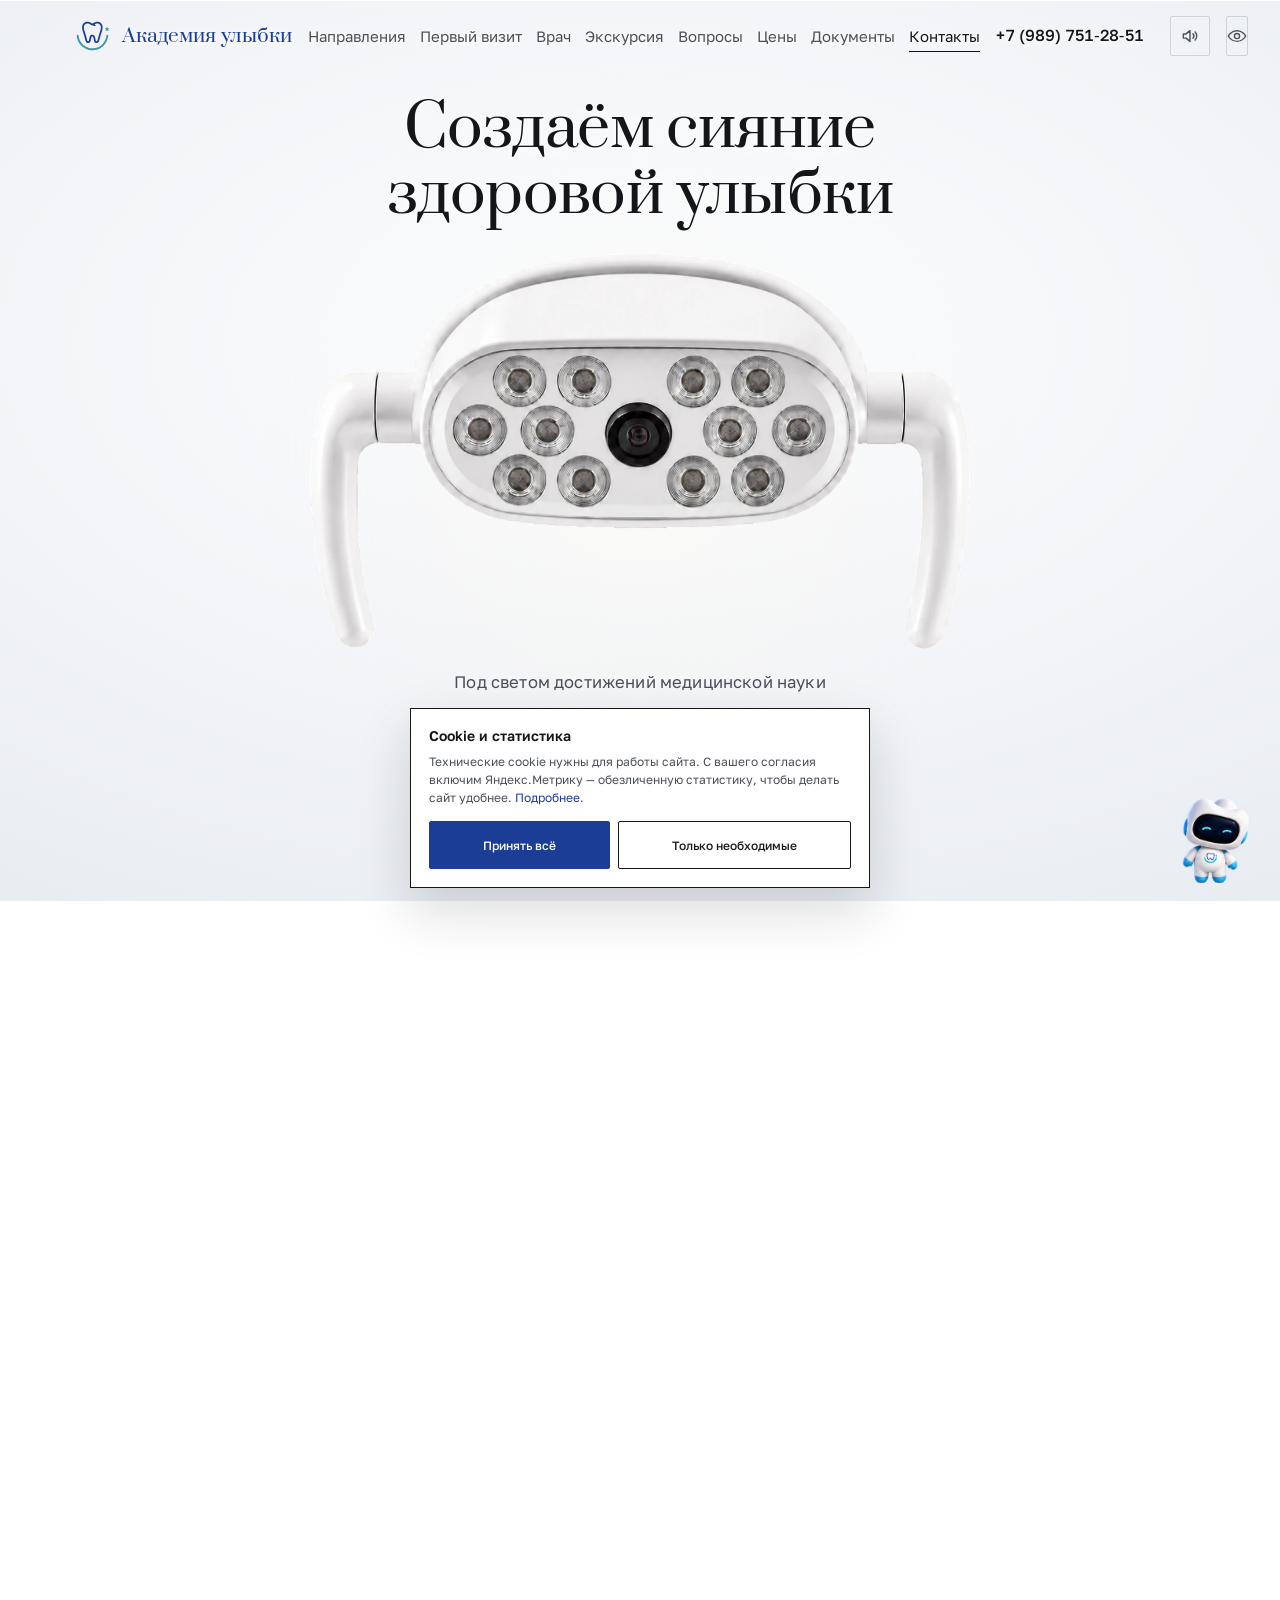
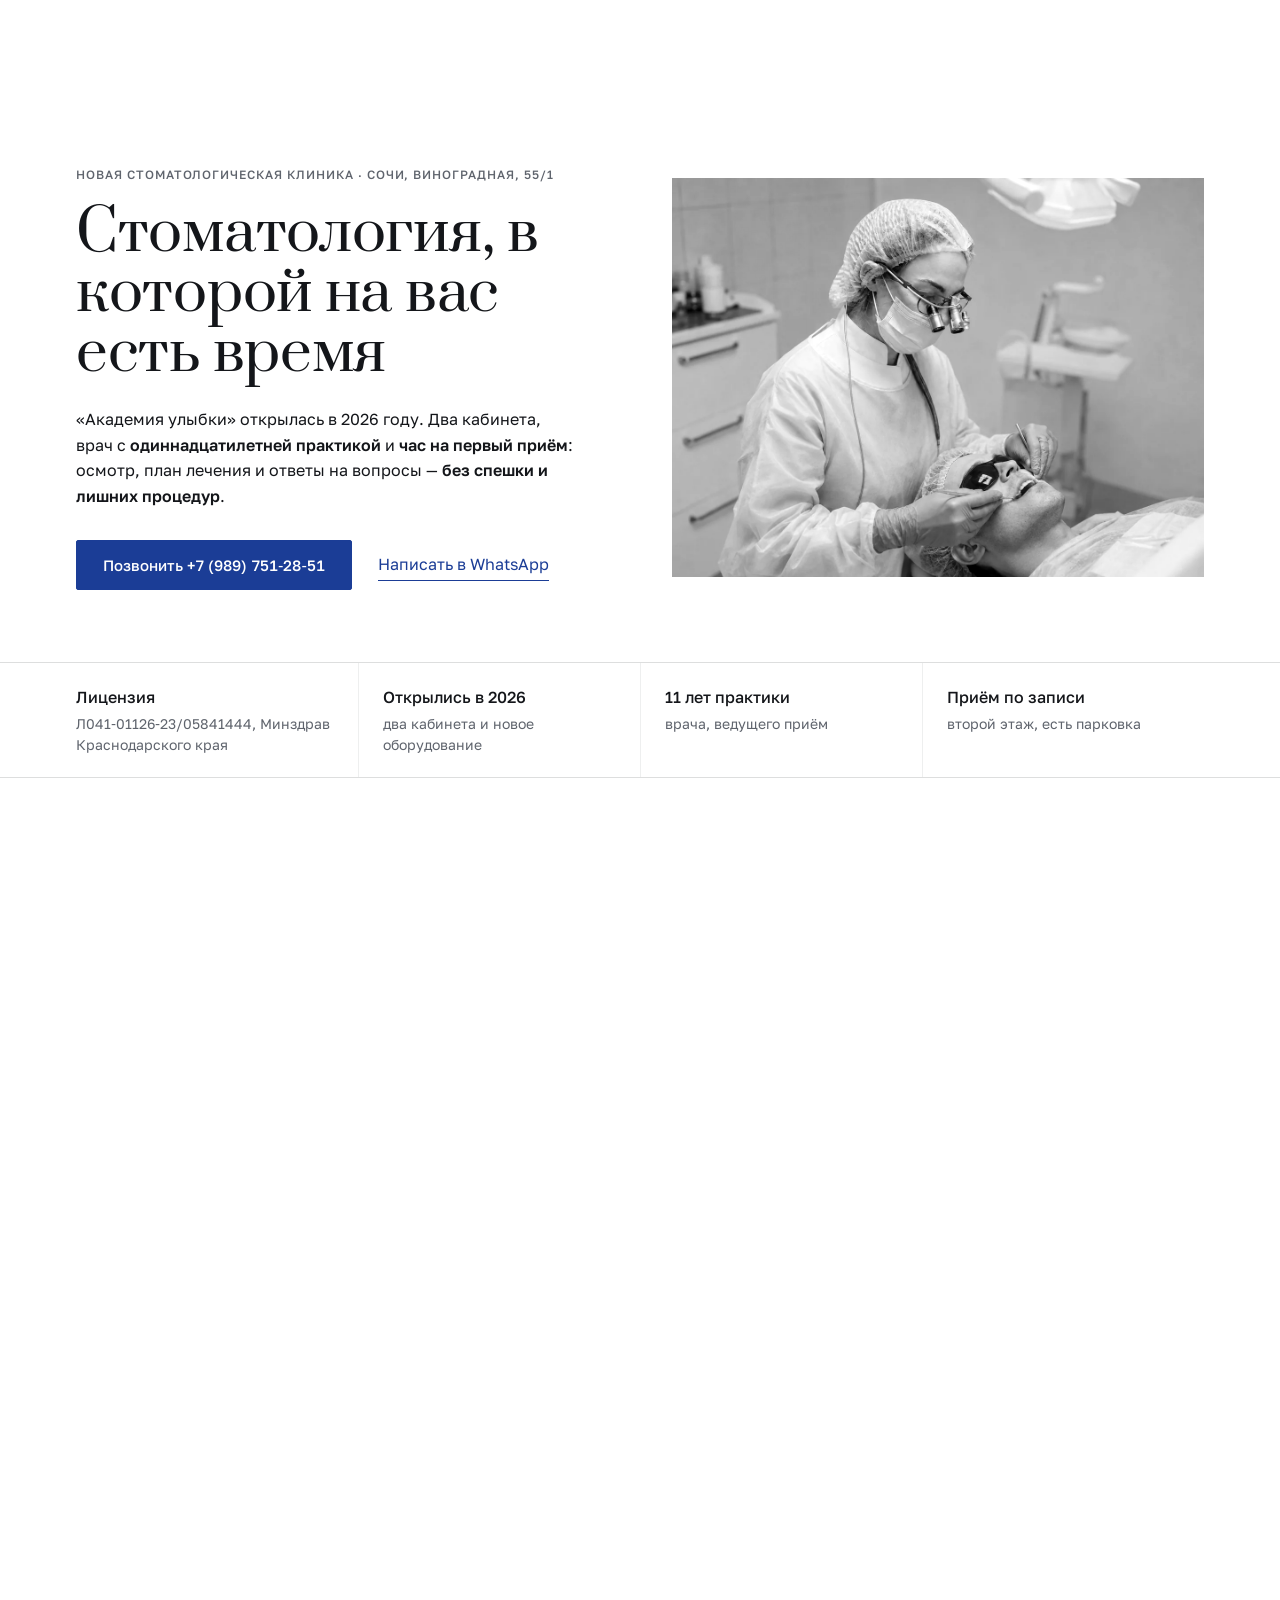
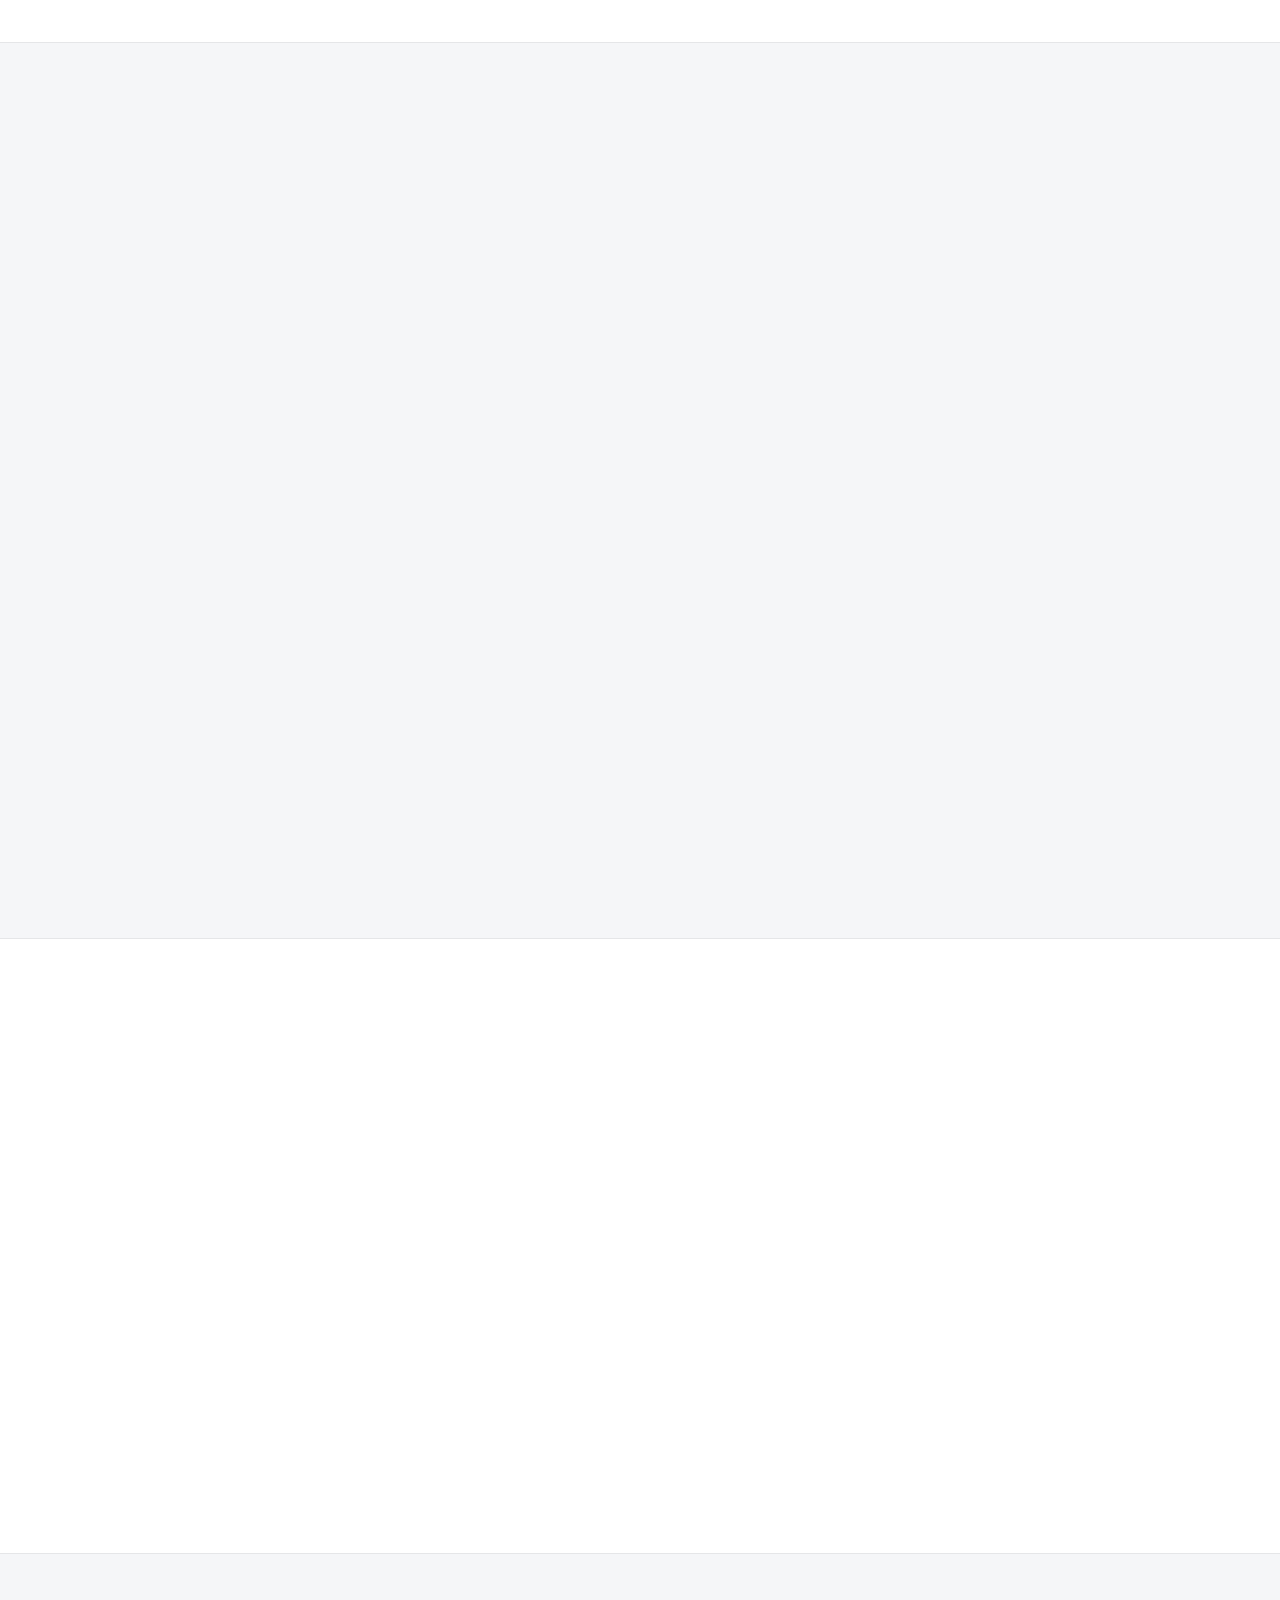
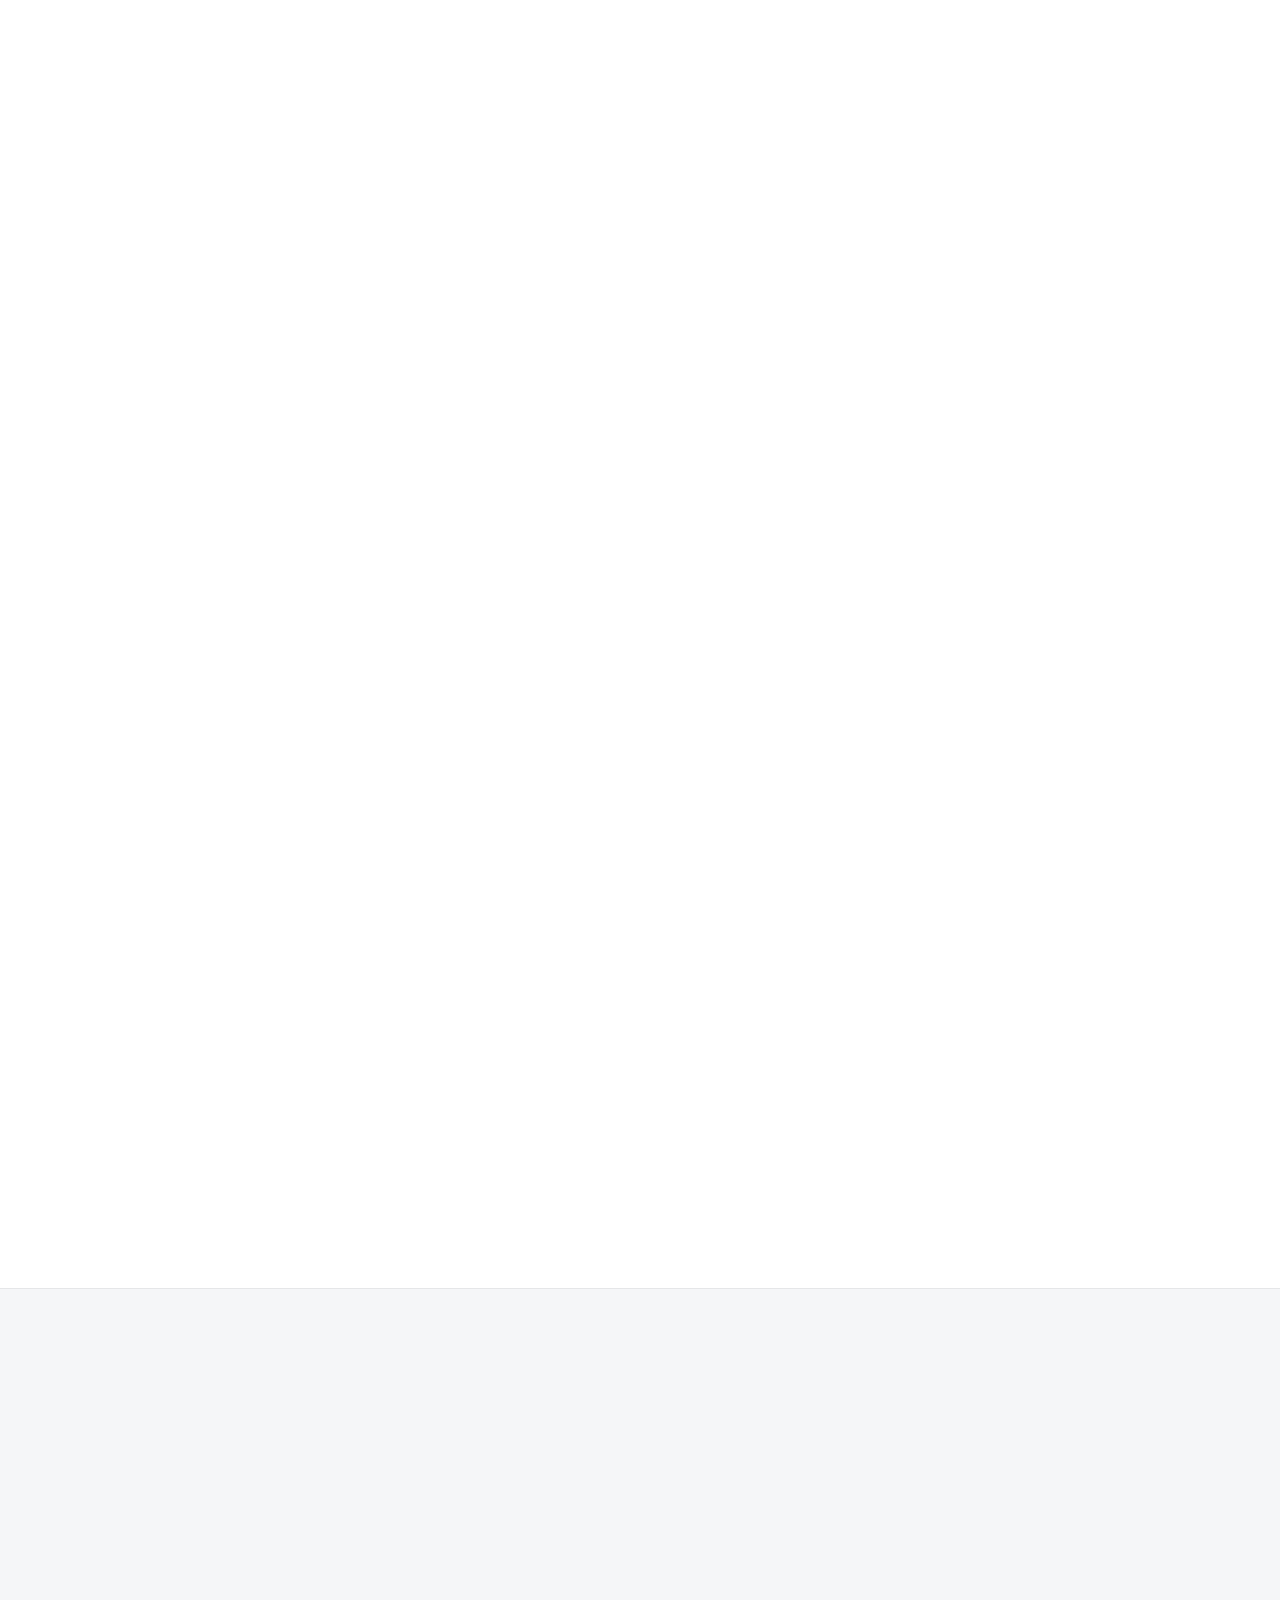
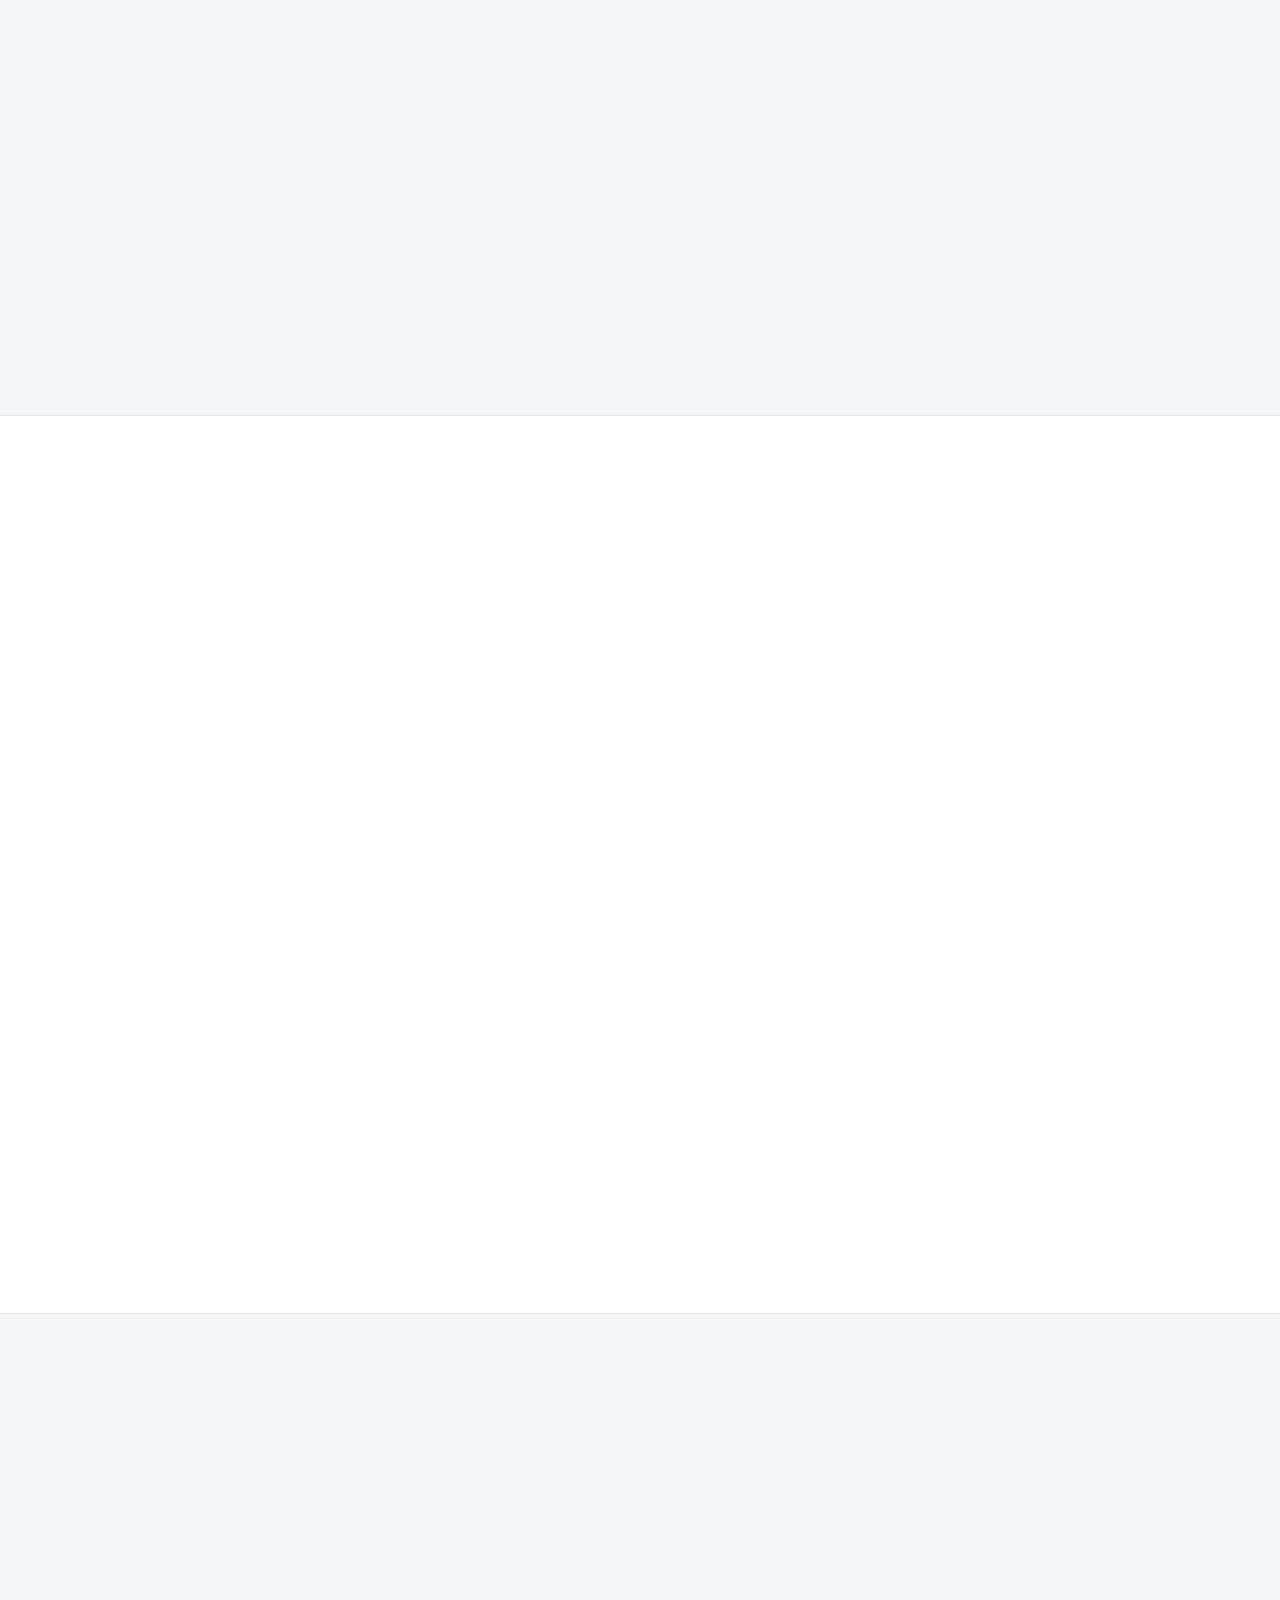
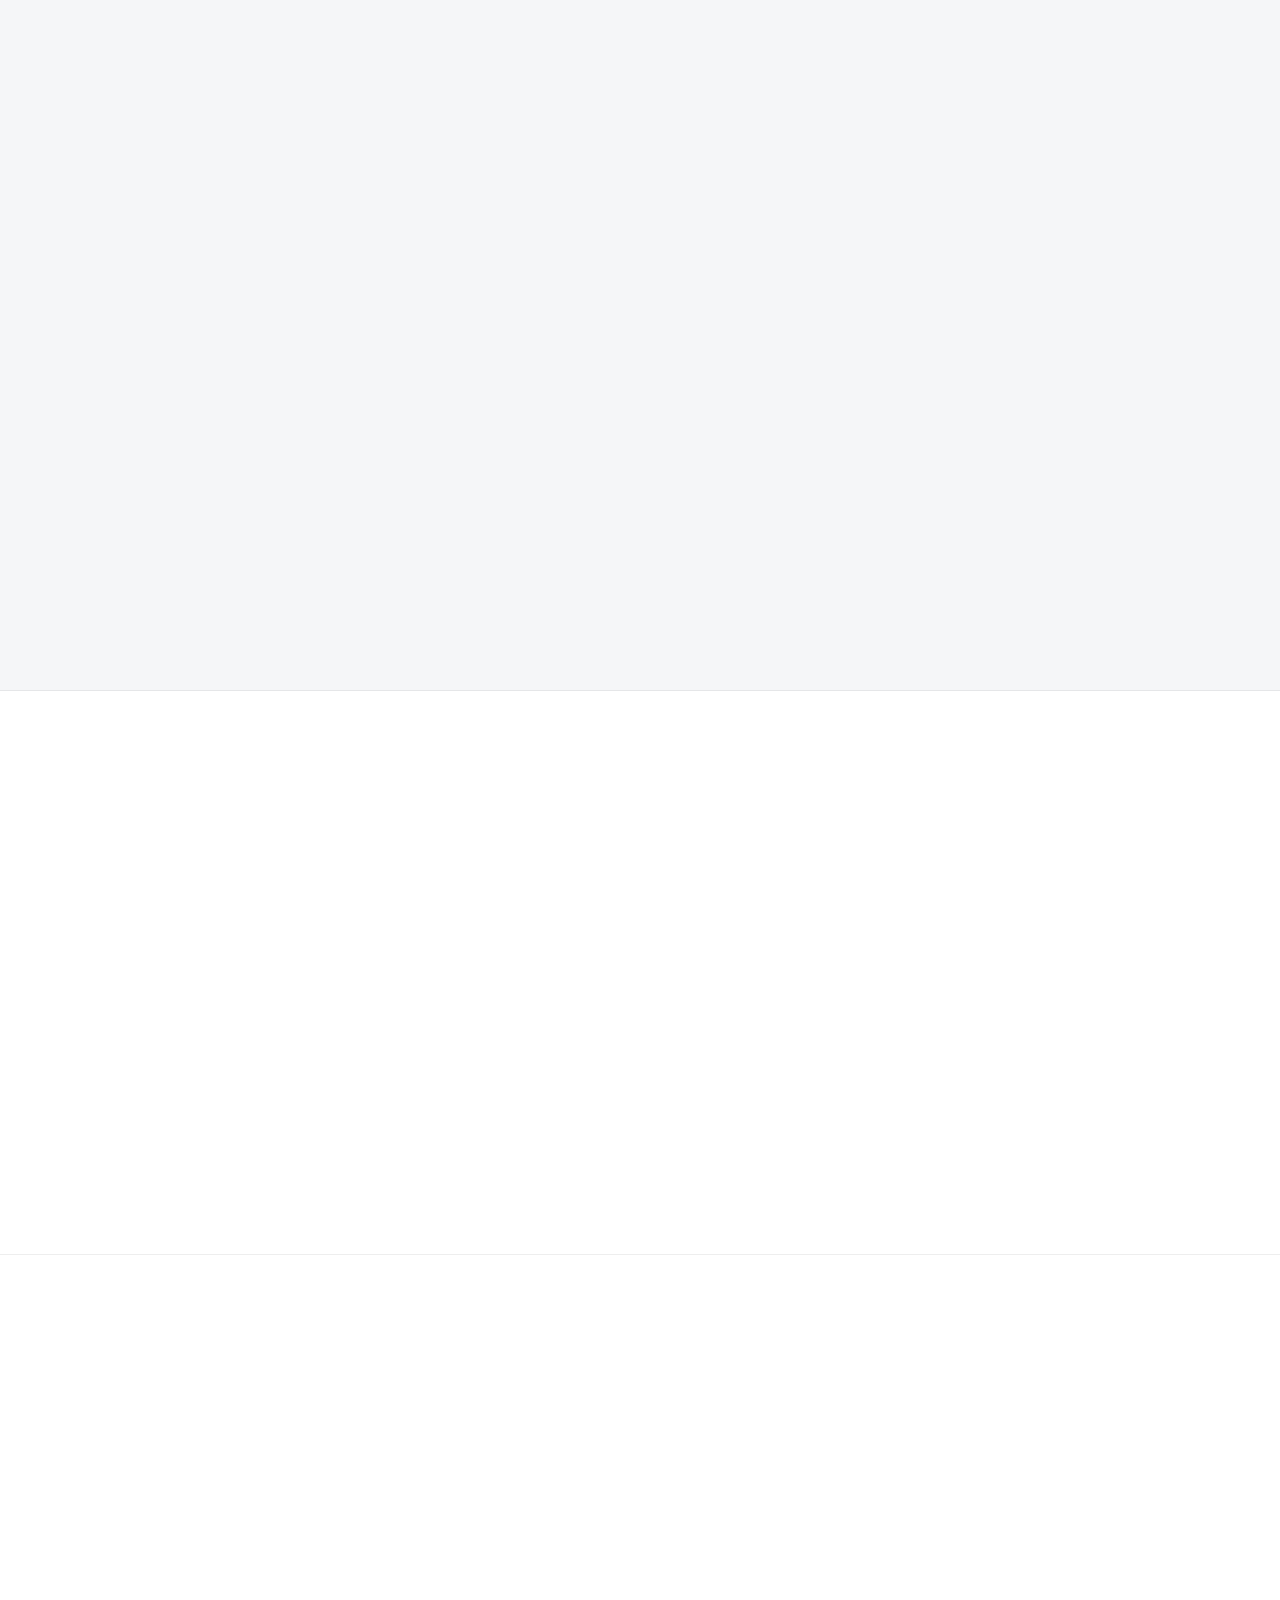
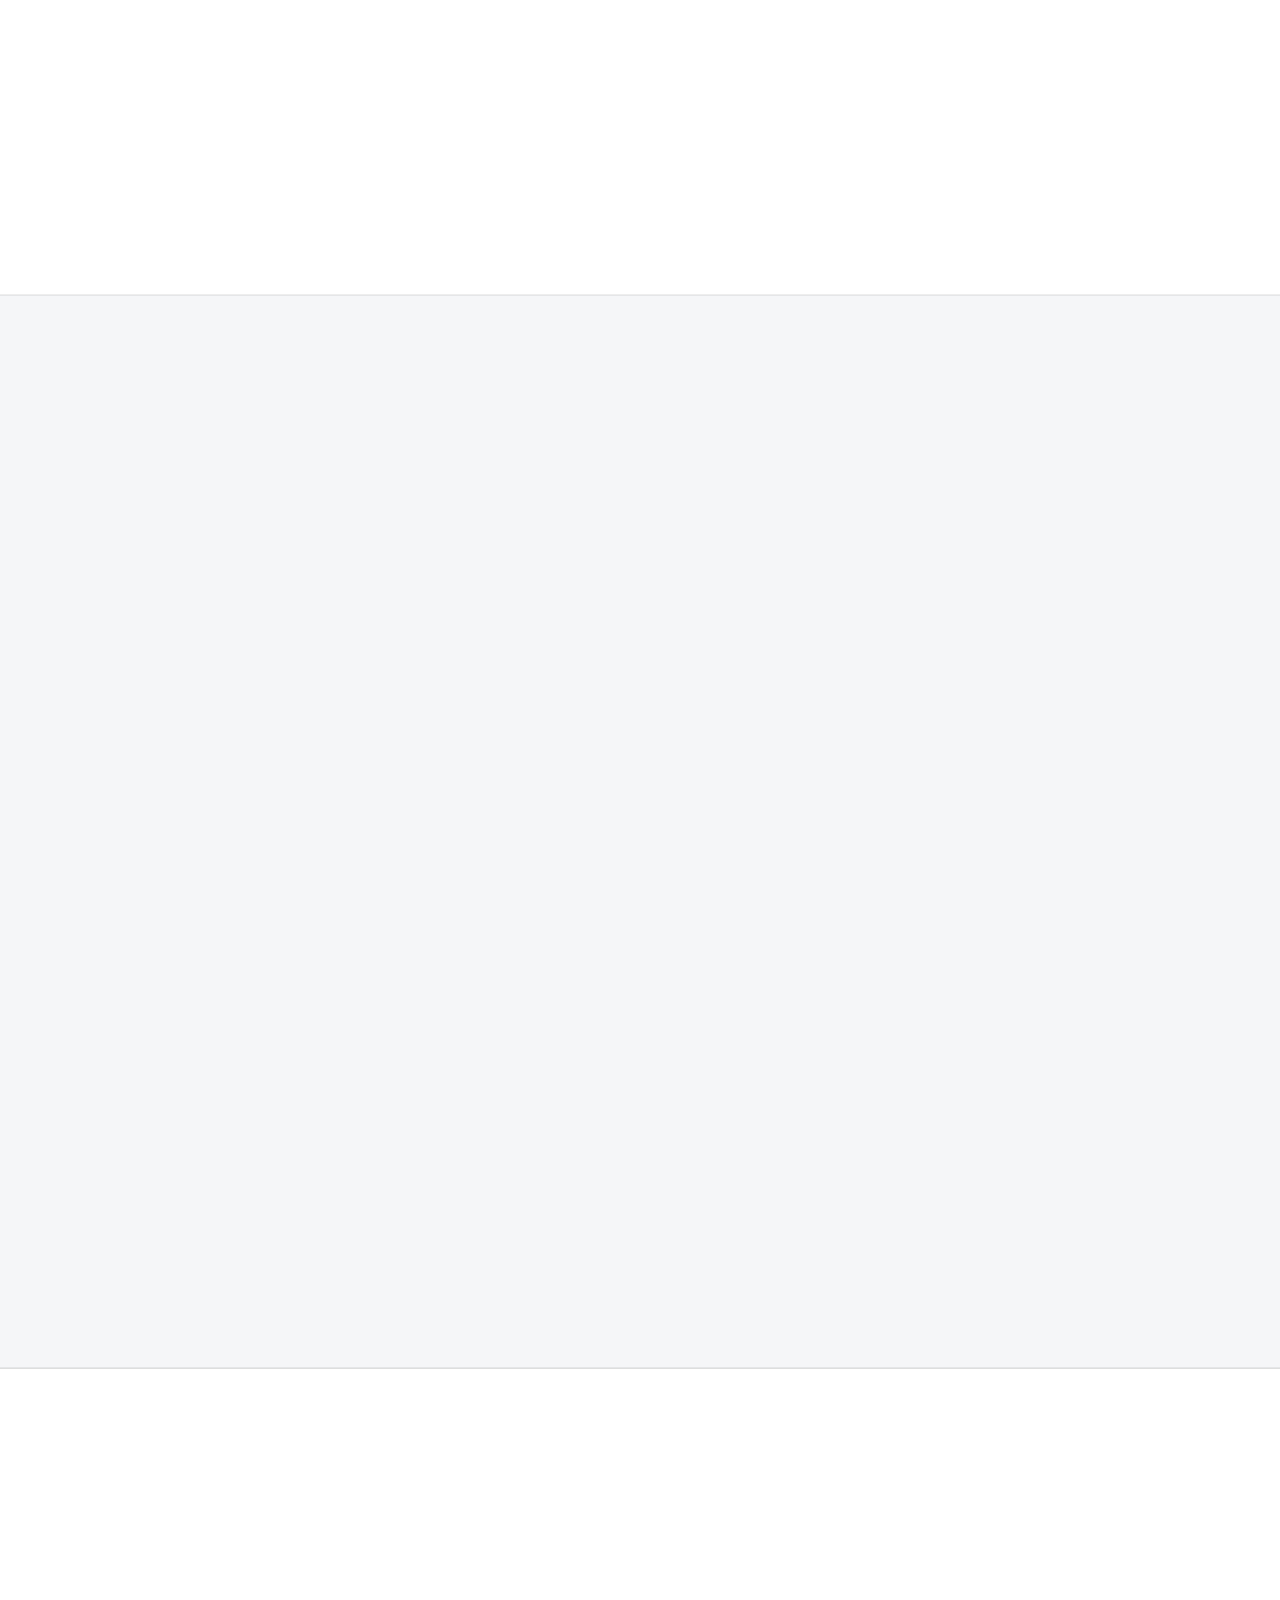
==== index.html @ b677774b "Контакты: фото слева. Помощник: облачко с воздухом и живой простой КОНТАКТЫ  Фотография слева, сведе" ====
<!doctype html>
<html lang="ru" class="js">
<head>
<meta charset="utf-8">
<meta name="viewport" content="width=device-width, initial-scale=1, viewport-fit=cover">
<noscript><style>.intro,.slab__stone,.hint,.cookie,.vi-btn,.sfx-btn,.msc,.lfpop{display:none!important}.lf > *{display:none!important}.lf__nojs{display:block!important}</style></noscript>
<meta name="color-scheme" content="light">
<meta name="theme-color" content="#ffffff">
<script>(function(){try{var v=JSON.parse(localStorage.getItem('au-vi')||'null');if(!v||!v.on)return;var c=document.documentElement.classList;c.add('vi');if(v.size>1)c.add('vi-'+v.size);if(v.scheme&&v.scheme!=='light')c.add('vi-'+v.scheme);if(v.noimg)c.add('vi-noimg');}catch(e){}})()</script>
<title>Академия улыбки — стоматология в Сочи, Виноградная 55/1</title>
<meta name="description" content="Стоматология в Сочи на Виноградной, 55/1: лечение, имплантация, коронки и виниры. Час на первый приём и письменный план лечения.">
<link rel="canonical" href="https://akademiya-ulybki.ru/">
<meta name="robots" content="index, follow, max-image-preview:large, max-snippet:-1">
<meta name="geo.region" content="RU-KDA"><meta name="geo.placename" content="Сочи">
<meta property="og:type" content="website"><meta property="og:locale" content="ru_RU">
<meta property="og:site_name" content="Академия улыбки">
<meta property="og:title" content="Академия улыбки — стоматология в Сочи, Виноградная 55/1"><meta property="og:description" content="Стоматология в Сочи на Виноградной, 55/1: лечение, имплантация, коронки и виниры. Час на первый приём и письменный план лечения.">
<meta property="og:url" content="https://akademiya-ulybki.ru/"><meta property="og:image" content="https://akademiya-ulybki.ru/assets/photo/work-2.jpg">
<meta name="twitter:card" content="summary_large_image">
<meta name="referrer" content="strict-origin-when-cross-origin">
<meta http-equiv="Content-Security-Policy" content="default-src 'self'; base-uri 'self'; object-src 'none'; form-action 'self'; img-src 'self' data: https://mc.yandex.ru https://yastatic.net; font-src 'self' data:; style-src 'self' 'unsafe-inline'; script-src 'self' 'sha256-uf9IRJ6S9SdeIRtT3uQ4ZN5GKYj15UnvRTHKgQZUw0E=' 'sha256-1LXJwhTjhb5FxeqhgYHd4vCczdZ8c5LguU8GVJm1BYg=' 'sha256-iCTYhAoeya4TBVH8w5KUkaz06Y56Ecyin1lwDfqMDLY=' 'sha256-epZhj85F2xhmZnOjZvRMxXLPUID+Onx2aFcSO+smYSE=' 'sha256-Du+OJKJSbdUgz5nrHeWWINvez6XKDDU/tyj/5c2uvwo=' 'sha256-Fad+e2s9DBViVv+2N5ZoJPTxf4uKgqPq4xgvrwNtrZU=' https://mc.yandex.ru https://yastatic.net; connect-src 'self' https://mc.yandex.ru; frame-src https://yandex.ru https://mc.yandex.ru">
<link rel="icon" href="assets/logo.svg" type="image/svg+xml">
<link rel="apple-touch-icon" href="assets/web/apple-touch-icon.png">
<link rel="manifest" href="site.webmanifest">
<link rel="preload" href="assets/font/golos-text-cyrillic-400-normal.woff2" as="font" type="font/woff2" crossorigin>
<link rel="preload" href="assets/font/prata-cyrillic-400-normal.woff2" as="font" type="font/woff2" crossorigin>
<link rel="stylesheet" href="styles.css?v=e3364733">
<script type="application/ld+json">{"@context": "https://schema.org", "@type": ["Dentist", "MedicalClinic"], "name": "Стоматологическая клиника «Академия улыбки»", "legalName": "ООО «Академия улыбки»", "telephone": "+79897512851", "url": "https://akademiya-ulybki.ru/", "address": {"@type": "PostalAddress", "streetAddress": "ул. Виноградная, д. 55/1, пом. 22, 2-й этаж", "addressLocality": "Сочи", "addressRegion": "Краснодарский край", "postalCode": "354008", "addressCountry": "RU"}, "geo": {"@type": "GeoCoordinates", "latitude": 43.608995, "longitude": 39.720852}, "hasMap": "https://yandex.ru/maps/org/akademiya_ulybki/196221666219/", "foundingDate": "2026", "employee": {"@type": "Physician", "name": "Белоусова Александра Сергеевна", "jobTitle": "Врач стоматолог-терапевт, хирург, имплантолог", "alumniOf": "Новосибирский государственный медицинский университет"}, "hasCredential": {"@type": "EducationalOccupationalCredential", "credentialCategory": "license", "name": "Лицензия Л041-01126-23/05841444", "dateCreated": "2026-08-03", "recognizedBy": {"@type": "GovernmentOrganization", "name": "Министерство здравоохранения Краснодарского края"}}, "identifier": [{"@type": "PropertyValue", "propertyID": "ИНН", "value": "2366057010"}, {"@type": "PropertyValue", "propertyID": "ОГРН", "value": "1262300000038"}]}</script>
<script type="application/ld+json">{"@context": "https://schema.org", "@type": "FAQPage", "mainEntity": [{"@type": "Question", "name": "Как проходит первый визит?", "acceptedAnswer": {"@type": "Answer", "text": "Первичный приём длится около часа. Мы разговариваем о том, что беспокоит и чего вы ждёте, осматриваем полость рта, делаем фотопротокол и, если нужно, даём направление на снимок. В конце вы получаете письменный план лечения с этапами и стоимостью. Никаких процедур «заодно» в первый визит не делается — только по вашему решению."}}, {"@type": "Question", "name": "Как часто нужна профессиональная чистка?", "acceptedAnswer": {"@type": "Answer", "text": "Большинству взрослых — раз в шесть месяцев. При заболеваниях дёсен, брекетах, имплантатах или курении — раз в три‑четыре месяца. Интервал врач назначает индивидуально после осмотра."}}, {"@type": "Question", "name": "Что нельзя делать после чистки?", "acceptedAnswer": {"@type": "Answer", "text": "Два‑три часа не есть и не пить ничего, кроме воды. Сутки — без красящих продуктов: кофе, чай, красное вино, свёкла, соевый соус, ягоды. Сутки — без курения. Эмаль после чистки более восприимчива к пигментам."}}, {"@type": "Question", "name": "Больно ли лечить зубы?", "acceptedAnswer": {"@type": "Answer", "text": "Лечение проходит под местной анестезией. Современные анестетики действуют через несколько минут и полностью убирают чувствительность на время процедуры. Если вы боитесь самого укола, скажите — место инъекции предварительно обезболивается гелем."}}, {"@type": "Question", "name": "Обязательно ли удалять зубы мудрости?", "acceptedAnswer": {"@type": "Answer", "text": "Нет. Удаляют те, что растут неправильно, упираются в соседний зуб, регулярно воспаляются или не поддаются лечению. Здоровый, прорезавшийся и доступный для чистки зуб мудрости можно оставить."}}]}</script>
<script type="application/ld+json">{"@context": "https://schema.org", "@type": "WebSite", "name": "Академия улыбки", "url": "https://akademiya-ulybki.ru/", "inLanguage": "ru-RU", "publisher": {"@type": "Organization", "name": "ООО «Академия улыбки»"}}</script>
</head>
<body>
<script>document.documentElement.classList.add('js')</script>
<a class="skip" href="#main">К содержимому</a>
<header class="hdr" id="hdr">
  <div class="wrap hdr__in">
    <a class="brand" href="index.html"><img src="assets/logo.svg" alt="" width="34" height="29"><span class="brand__t"><b>Академия улыбки</b><i>стоматология Александры Белоусовой</i></span></a>
    <nav class="nav" id="nav" aria-label="Разделы">
      <div class="nav__quick"><a class="nav__addr" href="index.html#kontakty">Сочи, Виноградная, 55/1, 2‑й этаж</a><div class="nav__chs"><a class="nav__ch nav__ch--tel" href="tel:+79897512851" data-track="nav_tel"><svg viewBox="0 0 32 32" width="17" height="17" fill="none" stroke="currentColor" stroke-width="2" stroke-linecap="round" stroke-linejoin="round" aria-hidden="true"><path d="M7 5h5l3 7-3.5 2a15 15 0 0 0 6.5 6.5L20 17l7 3v5a3 3 0 0 1-3 3A21 21 0 0 1 4 8a3 3 0 0 1 3-3"/></svg><span>Позвонить</span></a><a class="nav__ch nav__ch--wa" href="https://wa.me/79897512851" target="_blank" rel="noopener nofollow" data-track="nav_wa"><svg viewBox="0 0 32 32" width="17" height="17" fill="none" stroke="currentColor" stroke-width="2" stroke-linecap="round" stroke-linejoin="round" aria-hidden="true"><path d="M20.5 3.5A11.9 11.9 0 0 0 3.6 19.3L2 29l9.9-1.6A12 12 0 1 0 20.5 3.5Z"/><path d="M9 9.2c.3-.7.6-.7.9-.7h.6c.2 0 .6 0 .9.7l1.1 2.8c.1.3.2.6 0 .9l-.6.8c-.2.2-.4.5-.2.9a9.6 9.6 0 0 0 4.7 4.1c.4.2.7 0 .9-.2l.9-1c.2-.3.5-.3.8-.1l2.7 1.3c.4.2.7.3.8.5.1.4 0 1.4-.4 2-.4.7-1.6 1.4-2.5 1.5-2.2.2-5.4-1.4-7.7-3.8C8.6 16.2 7.2 13.2 7.4 11c.1-.9.9-1.4 1.6-1.8Z"/></svg><span>WhatsApp</span></a></div></div>
      <a href="index.html#napravleniya">Направления</a><a href="index.html#pervyj-vizit">Первый визит</a><a href="index.html#vrach">Врач</a><a href="index.html#ekskursiya">Экскурсия</a><a href="faq.html">Вопросы</a><a href="prices.html">Цены</a><a href="docs.html">Документы</a><a href="index.html#kontakty">Контакты</a>
    </nav>
    <a class="hdr__tel" href="tel:+79897512851"><svg class="hdr__tel-i" width="18" height="18" viewBox="0 0 24 24" fill="none" stroke="currentColor" stroke-width="1.7" stroke-linecap="round" stroke-linejoin="round" aria-hidden="true"><path d="M5 4h4l2 5-2.5 1.5a11 11 0 0 0 5 5L15 13l5 2v4a2 2 0 0 1-2 2A16 16 0 0 1 3 6a2 2 0 0 1 2-2"/></svg><span>+7 (989) 751‑28‑51</span></a>
    <button class="sfx-btn" type="button" id="sfx-toggle" aria-pressed="true" title="Выключить звук"><svg width="20" height="20" viewBox="0 0 24 24" fill="none" stroke="currentColor" stroke-width="1.7" stroke-linecap="round" stroke-linejoin="round" aria-hidden="true"><path d="M4 9.5h3.2L12 5.5v13L7.2 14.5H4z"/><path class="sfx-wave" d="M15.6 9.4a4 4 0 0 1 0 5.2"/><path class="sfx-wave" d="M18.2 7.2a7.4 7.4 0 0 1 0 9.6"/><path class="sfx-off" d="M16 9.6l5 4.8M21 9.6l-5 4.8"/></svg><span class="vis-hidden">Звук</span></button>
    <button class="vi-btn" type="button" id="vi-toggle" aria-pressed="false" aria-controls="vi-panel" title="Версия для слабовидящих"><svg width="20" height="20" viewBox="0 0 24 24" fill="none" stroke="currentColor" stroke-width="1.7" stroke-linecap="round" stroke-linejoin="round" aria-hidden="true"><path d="M1.6 12S5.2 5.6 12 5.6 22.4 12 22.4 12 18.8 18.4 12 18.4 1.6 12 1.6 12Z"/><circle cx="12" cy="12" r="3.1"/></svg><span class="vi-btn__t">Для слабовидящих</span></button>
    <button class="burger" type="button" aria-label="Меню" aria-expanded="false" aria-controls="nav"><span></span></button>
  </div>
</header>
<div class="vip" id="vi-panel" hidden role="region" aria-label="Настройки отображения">
  <div class="wrap vip__in">
    <div class="vip__g"><span class="vip__l">Размер текста</span>
      <button class="vip__b vip__b--a1" type="button" data-vi="size:1" aria-pressed="false" aria-label="Обычный размер">А</button>
      <button class="vip__b vip__b--a2" type="button" data-vi="size:2" aria-pressed="false" aria-label="Крупный размер">А</button>
      <button class="vip__b vip__b--a3" type="button" data-vi="size:3" aria-pressed="false" aria-label="Очень крупный размер">А</button>
    </div>
    <div class="vip__g"><span class="vip__l">Цвета</span>
      <button class="vip__b vip__c vip__c--l" type="button" data-vi="scheme:light" aria-pressed="false">Чёрным на белом</button>
      <button class="vip__b vip__c vip__c--d" type="button" data-vi="scheme:dark" aria-pressed="false">Белым на чёрном</button>
      <button class="vip__b vip__c vip__c--s" type="button" data-vi="scheme:sepia" aria-pressed="false">Коричневым на бежевом</button>
    </div>
    <div class="vip__g"><span class="vip__l">Изображения</span>
      <button class="vip__b" type="button" data-vi="noimg:0" aria-pressed="false">Показывать</button>
      <button class="vip__b" type="button" data-vi="noimg:1" aria-pressed="false">Скрыть</button>
    </div>
    <button class="vip__off" type="button" data-vi="off:1">Обычная версия сайта</button>
  </div>
</div>
<main id="main">

<!-- ВСТУПЛЕНИЕ: свет включается -->
<section class="intro" id="intro" aria-label="Вступление">
  <div class="intro__inner">
    <img class="intro__glow" src="assets/cut/flare-bloom.webp" alt="" width="853" height="854" aria-hidden="true" draggable="false">
    <span class="intro__bloom" aria-hidden="true"></span>
    <p class="intro__slogan"><b>Создаём сияние здоровой улыбки</b></p>
    <p class="intro__slogan intro__slogan--under"><b>Под светом достижений медицинской науки</b></p>
    <div class="intro__par" id="intro-par">
      <div class="intro__stage">
        <span class="intro__aura" aria-hidden="true"></span>
        <button class="intro__lamp" id="intro-lamp" type="button" aria-label="Включить свет и перейти к сайту">
          <img class="intro__off" src="assets/cut/lamp-off.webp" alt="" width="1139" height="683" draggable="false">
          <img class="intro__on" src="assets/cut/lamp-on.webp" alt="" width="1139" height="683" draggable="false">
          <img class="intro__hot" src="assets/cut/lamp-hot.webp" alt="" width="1139" height="683" draggable="false">
        </button>
      </div>
    </div>
    <div class="intro__flash" aria-hidden="true"></div>
    <p class="intro__hint"><button class="intro__go" type="button">Прокрутите вниз<span class="intro__arrow" aria-hidden="true"></span></button></p>
  </div>
</section>

<!-- ПЕРВЫЙ ЭКРАН -->
<section class="hero" id="hero">
  <div class="wrap hero__in">
    <div class="hero__txt">
      <p class="eyebrow">Новая стоматологическая клиника · Сочи, Виноградная, 55/1</p>
      <h1 class="hero__h">Стоматология, в которой на&nbsp;вас есть время</h1>
      <p class="hero__lead">«Академия улыбки» открылась в 2026 году. Два кабинета, врач с <b>одиннадцатилетней практикой</b> и <b>час на первый приём</b>: осмотр, план лечения и ответы на вопросы — <b>без спешки и лишних процедур</b>.</p>
      <div class="hero__cta">
        <a class="btn btn--fill" href="tel:+79897512851">Позвонить +7 (989) 751‑28‑51</a>
        <a class="lnk" href="https://wa.me/79897512851" target="_blank" rel="noopener nofollow">Написать в WhatsApp</a>
      </div>
    </div>
    <figure class="hero__ph">
      <img src="assets/photo/work-2.webp" alt="Александра Белоусова на приёме" width="1200" height="900" fetchpriority="high">
    </figure>
  </div>
</section>

<!-- ДОКАЗАТЕЛЬСТВА -->
<section class="proof" aria-label="Факты о клинике">
  <div class="wrap proof__in">
    <div><b>Лицензия</b><span>Л041‑01126‑23/05841444, Минздрав Краснодарского края</span></div>
    <div><b>Открылись в 2026</b><span>два кабинета и новое оборудование</span></div>
    <div><b>11 лет практики</b><span>врача, ведущего приём</span></div>
    <div><b>Приём по записи</b><span>второй этаж, есть парковка</span></div>
  </div>
</section>

<!-- НАПРАВЛЕНИЯ -->
<section class="sec" id="napravleniya">
  <div class="wrap dirs__in">
    <header class="sec__head rv"><p class="eyebrow">Что мы делаем</p><h2>Шесть направлений — комплекс в одном месте</h2><p class="sec__note">Диагностика, лечение, хирургия и протезирование — <b>в одной клинике и у одного врача</b>: не нужно ходить по специалистам и пересобирать план лечения в каждом новом кабинете.</p><p><a class="btn" href="prices.html">Открыть прейскурант</a></p></header>
    <div class="dirs rv"><details class="dir qa" name="dir"><summary><span><b>Гигиена и профилактика</b><small>Чистка ультразвуком и Air Flow, фторирование, герметизация фиссур. <b>Рекомендуем раз в полгода.</b></small></span><i aria-hidden="true"></i></summary><div class="qa__a dir__a"><ul><li>Профессиональная гигиена, обе челюсти</li><li>Фторирование и полировка</li><li>Герметизация фиссур</li></ul><a class="lnk" href="prices.html#parodontologiya">Цены по направлению</a></div></details>
<details class="dir qa" name="dir"><summary><span><b>Лечение зубов и каналов</b><small>Кариес, пульпит, перелечивание каналов. Работаем <b>под увеличением</b> и <b>с изоляцией коффердамом</b>.</small></span><i aria-hidden="true"></i></summary><div class="qa__a dir__a"><ul><li>Реставрация кариеса</li><li>Лечение каналов под увеличением</li><li>Перелечивание после других клиник</li></ul><a class="lnk" href="prices.html#terapiya">Цены по направлению</a></div></details>
<details class="dir qa" name="dir"><summary><span><b>Лечение дёсен</b><small><b>Кровоточивость, подвижность зубов, неприятный запах</b> — диагностика и лечение пародонта.</small></span><i aria-hidden="true"></i></summary><div class="qa__a dir__a"><ul><li>Карта пародонта</li><li>Закрытый кюретаж</li><li>Поддерживающая терапия</li></ul><a class="lnk" href="prices.html#parodontologiya">Цены по направлению</a></div></details>
<details class="dir qa" name="dir"><summary><span><b>Хирургия и имплантация</b><small>Удаление <b>любой сложности</b>, имплантаты <b>Paltop</b>, Израиль, костная пластика и синус-лифтинг.</small></span><i aria-hidden="true"></i></summary><div class="qa__a dir__a"><ul><li>Удаление зубов, в том числе мудрости</li><li>Имплантация с коронкой</li><li>Костная пластика и синус‑лифтинг</li></ul><a class="lnk" href="prices.html#hirurgiya">Цены по направлению</a></div></details>
<details class="dir qa" name="dir"><summary><span><b>Коронки и протезирование</b><small><b>Цирконий и E‑max</b>, цифровые слепки, коронки на имплантатах, съёмные протезы.</small></span><i aria-hidden="true"></i></summary><div class="qa__a dir__a"><ul><li>Коронки из циркония</li><li>Коронки на имплантатах</li><li>Съёмные и условно-съёмные протезы</li></ul><a class="lnk" href="prices.html#ortopediya">Цены по направлению</a></div></details>
<details class="dir qa" name="dir"><summary><span><b>Эстетика</b><small>Виниры, отбеливание и <b>цифровой макет улыбки с примеркой до обработки зубов</b>.</small></span><i aria-hidden="true"></i></summary><div class="qa__a dir__a"><ul><li>Виниры E‑max</li><li>Цифровой макет улыбки</li><li>Отбеливание в кабинете и дома</li></ul><a class="lnk" href="prices.html#ortopediya">Цены по направлению</a></div></details>
</div>
  </div>
</section>

<!-- ПЕРВЫЙ ВИЗИТ: оффер под камнем -->
<section class="sec offer sec--band" id="pervyj-vizit">
  <div class="wrap offer__in">
    <div class="offer__txt rv">
      <p class="eyebrow">Первый визит</p>
      <h2>Гигиена и консультация — в один приём</h2>
      <p class="lead">После профессиональной гигиены врач видит зубы без налёта и камня: <b>осмотр точнее, а план лечения короче</b>. Новым пациентам — <b>оба этапа одним визитом</b>.</p>
      <p class="sec__note--b">Лечение идёт по современным протоколам. Все шесть направлений в одних руках: терапия, хирургия и протезирование планируются вместе, поэтому <b>ход лечения и результат видны уже на первых этапах</b>. Переделывать не приходится, а на результат <b>врач даёт гарантию</b>. <span class="tag">срок гарантии уточняет клиника</span></p>
      <ul class="incl">
        <li>Ультразвук, Air Flow, полировка, фторирование</li>
        <li>Осмотр и беседа — 60 минут</li>
        <li>Фотопротокол, письменный план и смета</li>
        <li>При необходимости — направление на КЛКТ</li>
      </ul>
      <p class="hint hint--quiet" id="drill-hint"><button class="lnk offer__skip" type="button" id="drill-skip">Открыть предложение</button></p>
    </div>
    <div class="offer__stage rv" id="stage">
      <div class="slab" id="slab">
        <div class="slab__offer">
          <p class="eyebrow">Первый визит</p>
          <p class="slab__price"><b>5 000 ₽</b> <s>6 000 ₽</s></p>
          <p class="slab__what">Профессиональная гигиена обеих челюстей и первичная консультация с письменным планом лечения</p>
          <a class="btn btn--fill" href="tel:+79897512851" data-track="offer_cta">Позвонить и записаться</a>
          <p class="fine slab__fine">По прейскуранту гигиена 5 000 ₽ и консультация 1 000 ₽. Новым пациентам консультацию не считаем. <span class="tag">скидку для новых пациентов утверждает клиника</span></p>
        </div>
        <canvas class="slab__stone pulse" id="stone" aria-hidden="true"></canvas>
      </div>
      <canvas class="offer__crumbs" id="crumbs" aria-hidden="true"></canvas>
      <span class="drill__pct" id="drill-pct" aria-hidden="true"></span>
      <div class="obj obj--hp only-fine" id="hp"><img src="assets/cut/handpiece.webp" alt="" width="585" height="692" draggable="false"></div>
    </div>
  </div>
</section>

<!-- КАБИНЕТ -->
<section class="sec equip equip--plain" id="kabinet">
  <div class="wrap">
    <div class="equip__grid">
      <figure class="rv"><img class="bw" src="assets/editorial/chair.webp" alt="Рабочее место врача" width="640" height="640" loading="lazy"><figcaption><b>Два изолированных кабинета</b><span>В каждом своя стоматологическая установка. Приём идёт по предварительной записи</span></figcaption></figure>
      <figure class="rv"><img class="bw" src="assets/editorial/scanner.webp" alt="Внутриротовой сканер" width="640" height="640" loading="lazy"><figcaption><b>Внутриротовой сканер</b><span>Цифровые слепки без слепочной массы. Комфорт, точность, современные технологии</span></figcaption></figure>
      <figure class="rv"><img class="bw" src="assets/photo/assistent.jpg" alt="Ассистент готовит стерильный набор инструментов к приёму" width="1000" height="1250" loading="lazy"><figcaption><b>Ассистент на каждом приёме</b><span>Инструменты проходят автоклав и раскрываются при пациенте: индивидуальная упаковка на каждый набор</span></figcaption></figure>
      <figure class="rv"><img class="bw" src="assets/editorial/diploma.webp" alt="Диплом специалиста" width="640" height="640" loading="lazy"><figcaption><b>Диплом государственного образца</b><span>Квалификация врача-стоматолога подтверждена государством. В стоматологии — одиннадцатый год.</span></figcaption></figure>
    </div>
  </div>
</section>

<!-- ЭКСКУРСИЯ -->
<section class="sec tour sec--band" id="ekskursiya">
  <div class="wrap tour__in">
    <figure class="tour__ph rv">
      <img class="bw" src="assets/photo/tour-reception.webp" alt="Ресепшн и зона ожидания клиники" width="1400" height="933" loading="lazy">
    </figure>
    <div class="tour__txt rv">
      <p class="eyebrow">Экскурсия</p>
      <h2>Изучите клинику до того, как придёте</h2>
      <!-- Сначала то, ради чего стоит смотреть, и только потом приглашение.
           Обратный порядок — сначала «посмотрите», потом «а там вот что» —
           требует от человека поверить на слово и только после этого
           вознаграждает. -->
      <p class="lead">Два изолированных кабинета, в каждом своя установка. Стерилизационная зона с автоклавом: инструменты раскрывают при пациенте, одноразовое уходит в утилизацию после каждого приёма. Цифровой сканер вместо слепочной массы. Чистота и удобство складываются из мелочей, которые на приёме обычно не показывают.</p>
      <p class="sec__note--b">Всё это можно рассмотреть своими глазами — онлайн и без записи. Экскурсия интерактивная, а по дороге спрятана игра: победите кариес и заберите подарочный сертификат в клинику. <span class="tag">номинал сертификата утверждает клиника</span></p>
      <p><a class="btn btn--fill" href="https://ermolaevegorit-create.github.io/akademiya-ulybki-tour/" target="_blank" rel="noopener" data-track="tour_open">Пройти экскурсию</a></p>
    </div>
  </div>
</section>

<!-- ИГРА: ПЛОМБА -->
<section class="sec fill" id="plomba">
  <div class="wrap">
    <header class="sec__head sec__head--c rv"><p class="eyebrow">Материалы</p><h2>Реставрация, которая служит десять лет и дольше</h2><p class="sec__note">Современные композиты держатся <b>десять лет и дольше</b> — но только если аккуратно пройдены <b>все этапы</b>: подготовка эмали, промывание, послойная укладка, полимеризация калиброванной лампой и полировка края. Небрежность на любом из них — и пломба окажется недолговечной.</p></header>
    <div class="fill__in rv" id="fill-arena">
      <div class="fill__stage" id="fill-stage">
        <div class="tooth" id="tooth-box">
          <img class="tooth__bad" id="th-bad" src="assets/cut/tooth-bad.webp" alt="Зуб с трещиной и сколами" width="620" height="762" draggable="false" loading="lazy">
          <img class="tooth__ok" id="th-ok" src="assets/cut/tooth-ok.webp" alt="Восстановленный зуб" width="620" height="762" draggable="false" loading="lazy">
          <canvas class="tooth__lay tooth__etch" id="etch" aria-hidden="true"></canvas>
          <canvas class="tooth__lay tooth__paint" id="paint" aria-hidden="true"></canvas>
          <span class="tooth__wet" id="wet" aria-hidden="true"></span>
          <span class="tooth__shine" id="shine" aria-hidden="true"></span>
        </div>
        <span class="uvwash" id="uvwash" aria-hidden="true"></span>
        <canvas class="fill__bits" id="bits" aria-hidden="true"></canvas>
        <div class="cureBar" id="cure-bar" aria-hidden="true"><i></i></div>
      </div>
      <div class="rack" id="rack">
        <div class="obj obj--tool is-off" id="t-etch" data-k="1"><img src="assets/cut/etch-syringe.webp" alt="Шприц с гелем для подготовки эмали" width="900" height="864" draggable="false" loading="lazy"><b class="obj__n">1</b><span class="obj__c">Подготовка</span></div>
        <div class="obj obj--tool is-off" id="t-rinse" data-k="2"><img src="assets/cut/water-gun.webp" alt="Пистолет вода‑воздух" width="620" height="900" draggable="false" loading="lazy"><b class="obj__n">2</b><span class="obj__c">Промывание</span></div>
        <div class="obj obj--tool is-off" id="t-comp" data-k="3"><img src="assets/cut/syringe.webp" alt="Шприц с композитом" width="760" height="652" draggable="false" loading="lazy"><b class="obj__n">3</b><span class="obj__c">Композит</span></div>
        <div class="obj obj--tool is-off" id="t-uv" data-k="4"><img src="assets/cut/cure-lamp.webp" alt="Полимеризационная лампа" width="760" height="681" draggable="false" loading="lazy"><span class="obj__glow" aria-hidden="true"></span><b class="obj__n">4</b><span class="obj__c">Свет</span></div>
        <div class="obj obj--tool is-off" id="t-pol" data-k="5"><img src="assets/cut/polish.webp" alt="Наконечник со щёткой для полировки" width="900" height="782" draggable="false" loading="lazy"><b class="obj__n">5</b><span class="obj__c">Полировка</span></div>
      </div>
      <p class="fill__say" id="fill-say" role="status"></p>
      <div class="fill__bot">
        <p class="fill__score" id="fill-score"></p>
        <button class="fill__again" type="button" id="fill-again" title="Пройти заново" aria-label="Пройти заново"><svg viewBox="0 0 24 24" aria-hidden="true"><path d="M20 12a8 8 0 1 1-2.6-5.9"/><path d="M20 4v4.6h-4.6"/></svg></button>
      </div>
      <div class="promo" id="promo" hidden>
        <p class="eyebrow">Готово</p>
        <p class="promo__code">ПЛОМБА‑10</p>
        <p class="promo__t">Промокод на скидку 10 % на лечение кариеса для новых пациентов. Назовите его администратору или отправьте в сообщении. <span class="tag">черновик условий</span></p>
        <a class="btn btn--fill" href="https://wa.me/79897512851?text=%D0%97%D0%B4%D1%80%D0%B0%D0%B2%D1%81%D1%82%D0%B2%D1%83%D0%B9%D1%82%D0%B5%21%20%D0%9F%D1%80%D0%BE%D1%88%D1%91%D0%BB%20%D0%B8%D0%B3%D1%80%D1%83%20%D0%BD%D0%B0%20%D1%81%D0%B0%D0%B9%D1%82%D0%B5%20%D0%B8%20%D0%BF%D0%BE%D0%BB%D1%83%D1%87%D0%B8%D0%BB%20%D0%BF%D1%80%D0%BE%D0%BC%D0%BE%D0%BA%D0%BE%D0%B4%20%D0%9F%D0%9B%D0%9E%D0%9C%D0%91%D0%90-10.%20%D0%A5%D0%BE%D1%87%D1%83%20%D0%B7%D0%B0%D0%BF%D0%B8%D1%81%D0%B0%D1%82%D1%8C%D1%81%D1%8F%20%D0%BD%D0%B0%20%D0%BB%D0%B5%D1%87%D0%B5%D0%BD%D0%B8%D0%B5%20%D0%BA%D0%B0%D1%80%D0%B8%D0%B5%D1%81%D0%B0." target="_blank" rel="noopener nofollow" data-track="promo_wa">Получить скидку в WhatsApp</a>
      </div>
    </div>
    <ol class="steps vi-only">
      <li><b>Подготовка эмали</b><span>Гель протравливает поверхность, чтобы композит сцепился с тканью зуба.</span></li>
      <li><b>Промывание и сушка</b><span>Гель смывается водой, поверхность высушивается воздухом.</span></li>
      <li><b>Послойная укладка композита</b><span>Материал вносится тонкими слоями — так он меньше даёт усадку.</span></li>
      <li><b>Полимеризация светом</b><span>Каждый слой засвечивается калиброванной лампой.</span></li>
      <li><b>Шлифовка и полировка</b><span>Край пломбы выводится вровень с эмалью и полируется.</span></li>
    </ol>
  </div>
</section>

<!-- ВРАЧ -->
<section class="sec doc" id="vrach">
  <div class="wrap doc__in">
    <div class="doc__txt rv">
      <div class="doc__head">
        <img class="doc__ava" src="assets/cut/doc-portrait.webp" alt="Белоусова Александра Сергеевна" width="600" height="600" loading="lazy">
        <div>
          <p class="eyebrow">Кто ведёт приём</p>
          <h2>Белоусова Александра Сергеевна</h2>
        </div>
      </div>
      <p class="lead">Стоматолог-терапевт, хирург, имплантолог. <b>В практике с 2015 года.</b> Основатель клиники и её главный врач: диагностику, лечение, удаление, имплантацию и протезирование пациент проходит <b>у одного специалиста</b>.</p>
      <dl class="creds">
        <div><dt>Образование</dt><dd>Новосибирский государственный медицинский университет, «Стоматология», 2015</dd></div>
        <div><dt>Стаж</dt><dd>11 лет</dd></div>
        <div><dt>Специализации</dt><dd>Терапия, эндодонтия, пародонтология, хирургия, имплантация, ортопедия</dd></div>
      </dl>
    </div>
    <figure class="doc__ph doc__ph--one rv">
      <img class="bw" src="assets/photo/work-1.webp" alt="Александра Белоусова на приёме" width="1000" height="750" loading="lazy">
      <figcaption>Александра Сергеевна на приёме</figcaption>
    </figure>
  </div>
</section>

<!-- ПЕРЕБИВКА: после врача -->
<section class="sec lfband" aria-label="Записаться на приём">
  <div class="wrap lfband__in rv">
    <form class="lf" id="lf-doc" novalidate>
      <div class="lf__head">
        <p class="eyebrow">Запись</p>
        <h3 class="lf__t">Записаться к Александре Сергеевне</h3>
        <p class="lf__p">Оставьте имя и телефон — подберём время под ваш график. Первичная консультация с осмотром и письменным планом лечения — 1 000 ₽.</p>
      </div>
      <div class="lf__grid">
        <label class="lf__f">
          <span class="lf__l">Как вас зовут</span>
          <!-- У полей с именем и телефоном намеренно нет атрибута name.
               Без него браузер не может подставить их в адресную строку: если
               скрипт по какой-то причине не перехватит отправку, форма уйдёт
               обычным запросом — и тогда имя и телефон пациента оказались бы в
               адресе страницы, в истории браузера и в журналах сервера.
               Скрипт берёт поля по id, автоподстановку ведёт autocomplete —
               оба механизма в name не нуждаются. У переключателя времени name
               остаётся: без него три кнопки перестанут быть одной группой, а
               личных данных в нём нет. -->
          <input class="lf__i" type="text" id="lf-doc-name" autocomplete="given-name"
                 required minlength="2" maxlength="60" placeholder="Имя">
        </label>
        <label class="lf__f">
          <span class="lf__l">Телефон</span>
          <!-- «+7» стоит отдельной надписью и набран жирнее остального номера:
               так сразу видно, что вводить нужно с девятки. Если всё же начнут
               с восьмёрки или с +7, поле снимет их само. -->
          <span class="lf__tel">
            <span class="lf__tel-code" aria-hidden="true">+7</span>
            <input class="lf__i lf__i--tel" type="tel" id="lf-doc-tel" autocomplete="tel"
                   required inputmode="tel" maxlength="22" placeholder="(___) ___-__-__"
                   aria-describedby="lf-doc-tel-code">
            <span class="vis-hidden" id="lf-doc-tel-code">Код страны +7 подставляется сам</span>
          </span>
        </label>
      </div>
      <!-- Во всплывающем окне этот блок скрыт стилем (.lf--compact): там нужно
           спросить минимум, иначе окно занимает весь экран телефона. Поле не
           удалено, а скрыто — значение «в любое время» всё равно уходит в
           заявку, и разметка форм остаётся одна и та же. -->
      <fieldset class="lf__when">
        <legend class="lf__l">Когда удобно принять звонок</legend>
        <span class="lf__chips">
          <label class="lf__chip"><input type="radio" name="when" value="в любое время" checked><span>В любое время</span></label>
          <label class="lf__chip"><input type="radio" name="when" value="до 12:00"><span>До 12:00</span></label>
          <label class="lf__chip"><input type="radio" name="when" value="после 18:00"><span>После 18:00</span></label>
        </span>
      </fieldset>
      <label class="lf__ok">
        <input type="checkbox" name="ok" id="lf-doc-ok" required>
        <span>Согласен на обработку имени и телефона для ответа на обращение — <a href="privacy.html" target="_blank" rel="noopener">политика обработки персональных данных</a></span>
      </label>
      <p class="lf__err" id="lf-doc-err" role="alert" hidden></p>
      <button class="btn btn--fill lf__go" type="submit" data-track="lead_lf-doc">Записаться на приём</button>
      <p class="fine lf__fine">Ответим в рабочее время. Можно и просто позвонить: <a class="lnk" href="tel:+79897512851">+7 (989) 751‑28‑51</a></p>
      <!-- Видно только тогда, когда в браузере выключены скрипты: отправлять
           заявку нечем, и пустая форма, которая молча ничего не делает, хуже,
           чем честная строка с телефоном. -->
      <p class="lf__nojs">Чтобы отправить заявку, нужен включённый JavaScript.
        Позвоните, пожалуйста: <a class="lnk" href="tel:+79897512851">+7 (989) 751‑28‑51</a> —
        запишем на приём за минуту.</p>
    </form>
  </div>
</section>

<!-- ОТЗЫВЫ -->
<section class="sec revs" id="otzyvy">
  <div class="wrap">
    <header class="sec__head sec__head--c rv"><p class="eyebrow">Отзывы</p><h2>Что пишут пациенты</h2><p class="sec__note">Диагнозы и подробности лечения не публикуем — это врачебная тайна.</p></header>
    <div class="revs__grid"><figure class="rev rv"><blockquote>Хожу к этому специалисту уже 10 лет. Раньше боялся стоматологов как огня, теперь хожу спокойно. Врач всегда всё объяснит простыми словами, ничего не навязывает. Если можно обойтись без сложного лечения — говорит честно.</blockquote><figcaption><b>Антон Р.</b></figcaption></figure>
<figure class="rev rv"><blockquote>Пришла к Александре по рекомендации. Очень внимательный и грамотный хирург-стоматолог-имплантолог. В самой клинике всё новое, чистое и современное.</blockquote><figcaption><b>Татьяна К.</b></figcaption></figure>
<figure class="rev rv"><blockquote>Чувствуется огромный опыт, уверенность и искреннее желание помочь человеку, а не просто поставить галочку. После визита — уверенность, что здоровье в надёжных руках.</blockquote><figcaption><b>Гела Н.</b></figcaption></figure>
<figure class="rev rv"><blockquote>Высокий уровень профессионализма, всё быстро и качественно, рекомендую.</blockquote><figcaption><b>Наталия И.</b></figcaption></figure>
</div>
  </div>
</section>

<!-- ИГРА: СТЕРИЛЬНОСТЬ -->
<section class="sec tray sec--band" id="sterilno">
  <div class="wrap">
    <header class="sec__head sec__head--c rv"><p class="eyebrow">Стерильность</p><h2>Набор инструментов — на одного пациента</h2><p class="sec__note">Каждый набор проходит <b>стерилизацию в автоклаве</b> и хранится <b>в упаковке до вашего приёма</b>. Одноразовое — слюноотсосы, салфетки, перчатки, стаканы — <b>утилизируется после каждого пациента</b>.</p><p class="hint hint--c rv" id="tray-hint"><span class="hint__i" aria-hidden="true"></span>Соберите набор — начнётся многоступенчатая стерилизация.</p></header>
    <div class="tray__stage rv" id="tray-stage">
      <svg class="tray__svg" viewBox="0 0 800 380" preserveAspectRatio="none" aria-hidden="true">
        <defs>
          <radialGradient id="uvhalo" cx="50%" cy="50%"><stop offset="0" stop-color="#8C64FF" stop-opacity=".55"/><stop offset="55%" stop-color="#8C64FF" stop-opacity=".18"/><stop offset="100%" stop-color="#8C64FF" stop-opacity="0"/></radialGradient>
          <radialGradient id="uvwash-g" cx="50%" cy="20%"><stop offset="0" stop-color="#8C64FF" stop-opacity=".30"/><stop offset="60%" stop-color="#8C64FF" stop-opacity=".10"/><stop offset="100%" stop-color="#8C64FF" stop-opacity="0"/></radialGradient>
          <filter id="soft" x="-40%" y="-120%" width="180%" height="360%"><feGaussianBlur stdDeviation="18"/></filter>
        </defs>
        <ellipse class="tray__wash" cx="400" cy="250" rx="330" ry="150" fill="url(#uvwash-g)" filter="url(#soft)"/>
        <ellipse class="tray__halo" cx="400" cy="70" rx="290" ry="52" fill="url(#uvhalo)" filter="url(#soft)"/>
        <line class="tray__wire" x1="400" y1="0" x2="400" y2="70" stroke-width="1.5"/>
        <line class="tray__tube" x1="180" y1="70" x2="620" y2="70" stroke-width="4" stroke-linecap="round"/>
        <rect class="tray__rect" x="120" y="216" width="560" height="120" rx="14"/>
        <rect class="tray__rim" x="134" y="228" width="532" height="96" rx="10"/>
      </svg>
      <div class="tool tool--mirror wiggle" data-tool="mirror"><img src="assets/cut/mirror.webp" alt="Зеркало" width="389" height="525" draggable="false"></div>
      <div class="tool tool--probe wiggle" data-tool="probe"><img src="assets/cut/probe.webp" alt="Зонд" width="457" height="415" draggable="false"></div>
      <div class="tool tool--tweezers wiggle" data-tool="tweezers"><img src="assets/cut/tweezers.webp" alt="Пинцет" width="566" height="368" draggable="false"></div>
      <div class="tool tool--forceps wiggle" data-tool="forceps"><img src="assets/cut/forceps.webp" alt="Щипцы для удаления зуба" width="854" height="900" draggable="false"></div>
      <div class="tool tool--bur wiggle" data-tool="bur"><img src="assets/cut/bur.webp" alt="Бор" width="100" height="1200" draggable="false"></div>
      <p class="tray__done" id="tray-done" aria-live="polite"></p>
    </div>
    <div class="tray__cta" id="tray-cta" hidden>
      <p class="tray__cta-t">Набор готов к вашему приёму</p>
      <a class="btn btn--fill" href="tel:+79897512851" data-track="tray_cta">Записаться на приём</a>
      <p class="tray__cta-p">Первичная консультация с планом лечения — <b>1 000 ₽</b></p>
    </div>
  </div>
    <ul class="steps steps--plain vi-only">
      <li><b>Одноразовое — в отходы</b><span>Слюноотсосы, салфетки, перчатки и стаканы меняются после каждого пациента.</span></li>
      <li><b>Многоразовое — в автоклав</b><span>Зеркало, зонд, пинцет, щипцы и боры проходят стерилизацию паром под давлением.</span></li>
      <li><b>Индивидуальная упаковка</b><span>Набор запаивается и хранится закрытым до приёма.</span></li>
      <li><b>Вскрытие при пациенте</b><span>Упаковка открывается в кабинете, у вас на глазах.</span></li>
    </ul>
    <p class="vi-only"><a class="btn btn--fill" href="tel:+79897512851" data-track="tray_cta_vi">Записаться на приём</a></p>
</section>


<!-- ВОПРОСЫ -->
<section class="sec faqt" id="voprosy">
  <div class="wrap faqt__in">
    <header class="sec__head rv"><p class="eyebrow">Вопросы и ответы</p><h2>О чём чаще всего спрашивают</h2><p class="sec__note">Отвечает Александра Белоусова, главный врач клиники.</p><p><a class="btn" href="faq.html">Все вопросы</a></p></header>
    <div class="qas rv"><details class="qa" name="faq"><summary><span>Как проходит первый визит?</span><i aria-hidden="true"></i></summary><div class="qa__a"><p>Первичный приём длится около часа. Мы разговариваем о том, что беспокоит и чего вы ждёте, осматриваем полость рта, делаем фотопротокол и, если нужно, даём направление на снимок. В конце вы получаете письменный план лечения с этапами и стоимостью. Никаких процедур «заодно» в первый визит не делается — только по вашему решению.</p></div></details>
<details class="qa" name="faq"><summary><span>Как часто нужна профессиональная чистка?</span><i aria-hidden="true"></i></summary><div class="qa__a"><p>Большинству взрослых — <b>раз в шесть месяцев</b>. При заболеваниях дёсен, брекетах, имплантатах или курении — раз в три‑четыре месяца. Интервал врач назначает индивидуально после осмотра.</p></div></details>
<details class="qa" name="faq"><summary><span>Что нельзя делать после чистки?</span><i aria-hidden="true"></i></summary><div class="qa__a"><p>Два‑три часа не есть и не пить ничего, кроме воды. Сутки — без красящих продуктов: кофе, чай, красное вино, свёкла, соевый соус, ягоды. Сутки — без курения. Эмаль после чистки более восприимчива к пигментам.</p></div></details>
<details class="qa" name="faq"><summary><span>Больно ли лечить зубы?</span><i aria-hidden="true"></i></summary><div class="qa__a"><p>Лечение проходит <b>под местной анестезией</b>. Современные анестетики действуют через несколько минут и полностью убирают чувствительность на время процедуры. Если вы боитесь самого укола, скажите — место инъекции предварительно обезболивается гелем.</p></div></details>
<details class="qa" name="faq"><summary><span>Обязательно ли удалять зубы мудрости?</span><i aria-hidden="true"></i></summary><div class="qa__a"><p>Нет. Удаляют те, что растут неправильно, упираются в соседний зуб, регулярно воспаляются или не поддаются лечению. Здоровый, прорезавшийся и доступный для чистки зуб мудрости можно оставить.</p></div></details>
</div>
  </div>
</section>

<!-- ПЕРЕБИВКА: после вопросов -->
<section class="sec lfband lfband--alt" aria-label="Задать вопрос">
  <div class="wrap lfband__in rv">
    <form class="lf" id="lf-faq" novalidate>
      <div class="lf__head">
        <p class="eyebrow">Остались вопросы</p>
        <h3 class="lf__t">Свяжемся с вами в удобное время</h3>
        <p class="lf__p">Оставьте имя и телефон — перезвоним и ответим на вопросы.</p>
      </div>
      <div class="lf__grid">
        <label class="lf__f">
          <span class="lf__l">Как вас зовут</span>
          <!-- У полей с именем и телефоном намеренно нет атрибута name.
               Без него браузер не может подставить их в адресную строку: если
               скрипт по какой-то причине не перехватит отправку, форма уйдёт
               обычным запросом — и тогда имя и телефон пациента оказались бы в
               адресе страницы, в истории браузера и в журналах сервера.
               Скрипт берёт поля по id, автоподстановку ведёт autocomplete —
               оба механизма в name не нуждаются. У переключателя времени name
               остаётся: без него три кнопки перестанут быть одной группой, а
               личных данных в нём нет. -->
          <input class="lf__i" type="text" id="lf-faq-name" autocomplete="given-name"
                 required minlength="2" maxlength="60" placeholder="Имя">
        </label>
        <label class="lf__f">
          <span class="lf__l">Телефон</span>
          <!-- «+7» стоит отдельной надписью и набран жирнее остального номера:
               так сразу видно, что вводить нужно с девятки. Если всё же начнут
               с восьмёрки или с +7, поле снимет их само. -->
          <span class="lf__tel">
            <span class="lf__tel-code" aria-hidden="true">+7</span>
            <input class="lf__i lf__i--tel" type="tel" id="lf-faq-tel" autocomplete="tel"
                   required inputmode="tel" maxlength="22" placeholder="(___) ___-__-__"
                   aria-describedby="lf-faq-tel-code">
            <span class="vis-hidden" id="lf-faq-tel-code">Код страны +7 подставляется сам</span>
          </span>
        </label>
      </div>
      <!-- Во всплывающем окне этот блок скрыт стилем (.lf--compact): там нужно
           спросить минимум, иначе окно занимает весь экран телефона. Поле не
           удалено, а скрыто — значение «в любое время» всё равно уходит в
           заявку, и разметка форм остаётся одна и та же. -->
      <fieldset class="lf__when">
        <legend class="lf__l">Когда удобно принять звонок</legend>
        <span class="lf__chips">
          <label class="lf__chip"><input type="radio" name="when" value="в любое время" checked><span>В любое время</span></label>
          <label class="lf__chip"><input type="radio" name="when" value="до 12:00"><span>До 12:00</span></label>
          <label class="lf__chip"><input type="radio" name="when" value="после 18:00"><span>После 18:00</span></label>
        </span>
      </fieldset>
      <label class="lf__ok">
        <input type="checkbox" name="ok" id="lf-faq-ok" required>
        <span>Согласен на обработку имени и телефона для ответа на обращение — <a href="privacy.html" target="_blank" rel="noopener">политика обработки персональных данных</a></span>
      </label>
      <p class="lf__err" id="lf-faq-err" role="alert" hidden></p>
      <button class="btn btn--fill lf__go" type="submit" data-track="lead_lf-faq">Жду звонка</button>
      <p class="fine lf__fine">Ответим в рабочее время. Можно и просто позвонить: <a class="lnk" href="tel:+79897512851">+7 (989) 751‑28‑51</a></p>
      <!-- Видно только тогда, когда в браузере выключены скрипты: отправлять
           заявку нечем, и пустая форма, которая молча ничего не делает, хуже,
           чем честная строка с телефоном. -->
      <p class="lf__nojs">Чтобы отправить заявку, нужен включённый JavaScript.
        Позвоните, пожалуйста: <a class="lnk" href="tel:+79897512851">+7 (989) 751‑28‑51</a> —
        запишем на приём за минуту.</p>
    </form>
  </div>
</section>

<!-- КОНТАКТЫ -->
<section class="sec contact sec--band" id="kontakty">
  <div class="wrap contact__in">
    <div class="rv contact__top">
     <div class="contact__info">
      <p class="eyebrow">Контакты</p>
      <h2>Виноградная, 55/1</h2>
      <dl class="creds">
        <div><dt>Адрес</dt><dd>Сочи, ул. Виноградная, 55/1, пом. 22, 2‑й этаж<br><span class="small">140 м от санатория «Радуга», есть парковка</span></dd></div>
        <div><dt>Телефон</dt><dd><a class="lnk" href="tel:+79897512851">+7 (989) 751‑28‑51</a></dd></div>
        <div><dt>WhatsApp</dt><dd><a class="lnk" href="https://wa.me/79897512851" target="_blank" rel="noopener nofollow">Написать</a></dd></div>
        <div><dt>Приём</dt><dd>По предварительной записи</dd></div>
        <div><dt>Оплата</dt><dd>Наличные, карта, QR‑код. Рассрочка обсуждается на приёме</dd></div>
      </dl>
     </div>
      <!-- Единственное цветное фото на странице — и намеренно последнее.
           В чёрно-белом варианте здесь серое здание и облака: получалось
           похоже на траурное объявление, а это финальный кадр перед тем,
           как человек решает позвонить. В цвете работают вывеска и небо. -->
      <figure class="contact__photo"><img src="assets/photo/facade.webp" alt="Вход в клинику" width="640" height="852" loading="lazy"><figcaption>Вход с улицы Виноградной</figcaption></figure>
    </div>
    <!-- Место под карту. Пока её не открыли, здесь не фотография, а спокойная
         плашка: фотография входа стоит в своей колонке рядом с реквизитами и
         никуда не переезжает. Раньше было наоборот — снимок занимал место
         карты, а по нажатию уезжал наверх и превращался в миниатюру. Человек
         нажимал на карту, а в ответ у него перестраивалась вся страница.
         Высота плашки равна высоте рамки, поэтому при открытии ничего не
         сдвигается: карта просто встаёт на своё место. -->
    <div class="map rv" id="map">
      <div class="map__ask">
        <p class="map__ask-t">Виноградная, 55/1 — рядом с санаторием «Радуга»</p>
        <button class="map__go" type="button" id="map-go" data-map-src="https://yandex.ru/map-widget/v1/?ll=39.720852%2C43.608995&z=17&pt=39.720852%2C43.608995%2Cpm2blm">Показать карту</button>
      </div>
    </div>
  </div>
</section>

</main>
<footer class="ftr">
  <div class="wrap ftr__in">
    <a class="brand" href="index.html"><img src="assets/logo.svg" alt="" width="34" height="29"><span class="brand__t"><b>Академия улыбки</b><i>стоматология Александры Белоусовой</i></span></a>
    <nav class="ftr__nav" aria-label="Подвал"><a href="index.html#napravleniya">Направления</a><a href="index.html#pervyj-vizit">Первый визит</a><a href="index.html#vrach">Врач</a><a href="faq.html">Вопросы</a><a href="prices.html">Цены</a><a href="docs.html">Документы</a><a href="index.html#kontakty">Контакты</a></nav>
    <div class="ftr__c"><a href="tel:+79897512851">+7 (989) 751‑28‑51</a><span>Сочи, ул. Виноградная, 55/1, 2‑й этаж</span></div>
  </div>
  <div class="wrap ftr__legal">
    <div class="ftr__col">
    <p>ООО «Академия улыбки» · ОГРН 1262300000038 · ИНН 2366057010 · КПП 236601001 · Юридический адрес: 354008, Краснодарский край, г. Сочи, ул. Виноградная, д. 22/1Б, кв. 61 · Адрес осуществления деятельности: 354008, г. Сочи, Центральный район, ул. Виноградная, д. 55/1, пом. 22, 2‑й этаж</p>
    <p>Лицензия на осуществление медицинской деятельности № Л041‑01126‑23/05841444 от 03.08.2026, выдана Министерством здравоохранения Краснодарского края (приказ № 3046 от 03.08.2026). Работы и услуги: сестринское дело; организация здравоохранения и общественное здоровье, эпидемиология; ортодонтия; стоматология общей практики; стоматология ортопедическая; стоматология терапевтическая; стоматология хирургическая.</p>
    </div>
    <div class="ftr__col">
    <p>Информация на сайте не является публичной офертой и не заменяет очную консультацию врача. Цены и условия акций уточняйте по телефону. <span class="ftr__warn">Имеются противопоказания, необходима консультация специалиста.</span> Часть изображений на сайте создана или обработана с помощью искусственного интеллекта.</p>
    <p><a class="lnk" href="docs.html">Документы</a> · <a class="lnk" href="info.html">Сведения о клинике и лицензия</a> · <a class="lnk" href="privacy.html">Политика обработки персональных данных</a> · <button class="lnk" type="button" id="cookie-settings">Настройки cookie</button></p>
    <p>© 2026 Академия улыбки. 18+</p>
    </div>
  </div>
</footer>

<div class="lfpop" id="lfpop" hidden>
  <div class="lfpop__back" data-lf-close></div>
  <div class="lfpop__box" role="dialog" aria-modal="true" aria-labelledby="lf-pop-t">
    <button class="lfpop__x" type="button" aria-label="Закрыть" data-lf-close></button>
    <!-- Тот же помощник, что зовёт из угла, встречает и внутри окна: человек
         видит, что попал туда, куда нажимал. После отправки он подпрыгивает —
         это единственное место, где прыжок уместен. Картинка декоративная,
         поэтому alt пустой: всё, что нужно знать, сказано текстом рядом. -->
    <img class="lfpop__msc" id="lfpop-msc" src="assets/mascot/idle.webp" alt=""
         width="256" height="256" loading="lazy" draggable="false" aria-hidden="true">
    <form class="lf lf--compact" id="lf-pop" novalidate>
      <div class="lf__head">
        <p class="eyebrow">Прежде чем уйти</p>
        <h3 class="lf__t">Перезвоним и подберём время</h3>
        <p class="lf__p">Имя и телефон — остальное спросим при звонке.</p>
      </div>
      <div class="lf__grid">
        <label class="lf__f">
          <span class="lf__l">Как вас зовут</span>
          <!-- У полей с именем и телефоном намеренно нет атрибута name.
               Без него браузер не может подставить их в адресную строку: если
               скрипт по какой-то причине не перехватит отправку, форма уйдёт
               обычным запросом — и тогда имя и телефон пациента оказались бы в
               адресе страницы, в истории браузера и в журналах сервера.
               Скрипт берёт поля по id, автоподстановку ведёт autocomplete —
               оба механизма в name не нуждаются. У переключателя времени name
               остаётся: без него три кнопки перестанут быть одной группой, а
               личных данных в нём нет. -->
          <input class="lf__i" type="text" id="lf-pop-name" autocomplete="given-name"
                 required minlength="2" maxlength="60" placeholder="Имя">
        </label>
        <label class="lf__f">
          <span class="lf__l">Телефон</span>
          <!-- «+7» стоит отдельной надписью и набран жирнее остального номера:
               так сразу видно, что вводить нужно с девятки. Если всё же начнут
               с восьмёрки или с +7, поле снимет их само. -->
          <span class="lf__tel">
            <span class="lf__tel-code" aria-hidden="true">+7</span>
            <input class="lf__i lf__i--tel" type="tel" id="lf-pop-tel" autocomplete="tel"
                   required inputmode="tel" maxlength="22" placeholder="(___) ___-__-__"
                   aria-describedby="lf-pop-tel-code">
            <span class="vis-hidden" id="lf-pop-tel-code">Код страны +7 подставляется сам</span>
          </span>
        </label>
      </div>
      <!-- Во всплывающем окне этот блок скрыт стилем (.lf--compact): там нужно
           спросить минимум, иначе окно занимает весь экран телефона. Поле не
           удалено, а скрыто — значение «в любое время» всё равно уходит в
           заявку, и разметка форм остаётся одна и та же. -->
      <fieldset class="lf__when">
        <legend class="lf__l">Когда удобно принять звонок</legend>
        <span class="lf__chips">
          <label class="lf__chip"><input type="radio" name="when" value="в любое время" checked><span>В любое время</span></label>
          <label class="lf__chip"><input type="radio" name="when" value="до 12:00"><span>До 12:00</span></label>
          <label class="lf__chip"><input type="radio" name="when" value="после 18:00"><span>После 18:00</span></label>
        </span>
      </fieldset>
      <label class="lf__ok">
        <input type="checkbox" name="ok" id="lf-pop-ok" required>
        <span>Согласен на обработку имени и телефона для ответа на обращение — <a href="privacy.html" target="_blank" rel="noopener">политика обработки персональных данных</a></span>
      </label>
      <p class="lf__err" id="lf-pop-err" role="alert" hidden></p>
      <button class="btn btn--fill lf__go" type="submit" data-track="lead_lf-pop">Записаться</button>
      <p class="fine lf__fine">Ответим в рабочее время. Можно и просто позвонить: <a class="lnk" href="tel:+79897512851">+7 (989) 751‑28‑51</a></p>
      <!-- Видно только тогда, когда в браузере выключены скрипты: отправлять
           заявку нечем, и пустая форма, которая молча ничего не делает, хуже,
           чем честная строка с телефоном. -->
      <p class="lf__nojs">Чтобы отправить заявку, нужен включённый JavaScript.
        Позвоните, пожалуйста: <a class="lnk" href="tel:+79897512851">+7 (989) 751‑28‑51</a> —
        запишем на приём за минуту.</p>
    </form>
  </div>
</div>

<!-- ПОМОЩНИК В УГЛУ
     Маскот клиники заменил круглую кнопку с иконкой. Задача та же: решение
     записаться приходит не там, где стоит форма, и возвращаться к ней человек
     чаще всего не станет. Облачко здесь — подпись к кнопке, а не меню: при
     наведении оно сразу говорит, зачем помощник нужен, а нажатие открывает
     форму записи. Промежуточного выбора нет — он стоял бы между человеком и
     единственным действием, ради которого помощник и поставлен.

     Кадры — отдельные картинки в общем холсте 256×256, меняются подменой src.
     Ни GIF, ни канвы: покадровая смена одного <img> дешевле и её видно
     программе чтения с экрана как один элемент.

     Сразу грузятся только покой и моргание; движения при наведении, нажатии,
     переносе и прыжке подтягиваются, когда впервые понадобятся.

     Это рисунок, а не человек и не живой оператор: облачко не обещает, что
     кто-то отвечает прямо сейчас, и ведёт к форме и телефону. -->
<div class="msc" id="msc" hidden>
  <div class="msc__bub" id="msc-bub" hidden aria-hidden="true">
    <button class="msc__x" type="button" aria-label="Скрыть подсказку" data-msc="close"></button>
    <!-- Три точки — то же, что в переписке: помощник «набирает». Нарисованы
         стилями, чтобы не тащить ради них картинку. -->
    <span class="msc__dots" aria-hidden="true"><i></i><i></i><i></i></span>
    <p class="msc__say" id="msc-say"></p>
  </div>
  <button class="msc__btn" id="msc-btn" type="button"
          aria-label="Проконсультироваться с врачом — записаться на приём">
    <span class="msc__ring" aria-hidden="true"></span>
    <!-- Полоски скорости видны только пока помощника тащат: без них перенос
         выглядел так, будто картинка просто ездит за курсором. -->
    <img class="msc__lines" id="msc-lines" src="assets/mascot/motion-lines.webp" alt=""
         width="128" height="102" loading="lazy" draggable="false" aria-hidden="true">
    <!-- Сюда скрипт подставляет искру, сердце или вопросительный знак — по
         одному короткому разу, когда помощнику есть чему порадоваться или о
         чём задуматься. -->
    <img class="msc__fx" id="msc-fx" src="" alt="" width="128" height="128"
         loading="lazy" draggable="false" aria-hidden="true" hidden>
    <img class="msc__img" id="msc-img" src="assets/mascot/idle.webp" alt=""
         width="256" height="256" draggable="false">
  </button>
</div>

<div class="cookie" id="cookie" hidden role="dialog" aria-modal="false" aria-labelledby="cookie-t">
  <p class="cookie__t" id="cookie-t"><b>Cookie и статистика</b></p>
  <p class="cookie__d">Технические cookie нужны для работы сайта. С вашего согласия включим Яндекс.Метрику — обезличенную статистику, чтобы делать сайт удобнее. <a href="privacy.html">Подробнее</a>.</p>
  <div class="cookie__b">
    <button class="btn btn--fill" type="button" id="cookie-yes">Принять всё</button>
    <button class="btn" type="button" id="cookie-no">Только необходимые</button>
  </div>
</div>

<script>window.__METRIKA="";</script>   <!-- ← номер счётчика Яндекс.Метрики; пусто = статистика выключена -->
<script src="vendor/gsap.min.js?v=2d26f4c0"></script>
<script src="vendor/ScrollTrigger.min.js?v=489bcf6d"></script>
<script src="vendor/Draggable.min.js?v=1d366323"></script>
<script src="main.js?v=148d8425"></script>
</body>
</html>
---- styles.css ----
/* Академия улыбки · v7 */

/* Шрифты лежат у нас, внешних запросов нет.
   Prata и Golos Text распространяются по SIL Open Font License 1.1;
   файлы взяты из пакетов @fontsource, начертания — только используемые.
   Разбивка на кириллицу и латиницу с unicode-range: браузер качает
   только тот файл, который нужен странице. */
@font-face{font-family:"Prata";font-style:normal;font-weight:400;font-display:swap;
  src:url(assets/font/prata-cyrillic-400-normal.woff2) format("woff2");
  unicode-range:U+0301,U+0400-045F,U+0490-0491,U+04B0-04B1,U+2116}
@font-face{font-family:"Prata";font-style:normal;font-weight:400;font-display:swap;
  src:url(assets/font/prata-latin-400-normal.woff2) format("woff2");
  unicode-range:U+0000-00FF,U+0131,U+0152-0153,U+02BB-02BC,U+02C6,U+02DA,U+02DC,U+0304,U+0308,U+0329,U+2000-206F,U+20AC,U+2122,U+2191,U+2193,U+2212,U+2215,U+FEFF,U+FFFD}
@font-face{font-family:"Golos Text";font-style:normal;font-weight:400;font-display:swap;
  src:url(assets/font/golos-text-cyrillic-400-normal.woff2) format("woff2");
  unicode-range:U+0301,U+0400-045F,U+0490-0491,U+04B0-04B1,U+2116}
@font-face{font-family:"Golos Text";font-style:normal;font-weight:400;font-display:swap;
  src:url(assets/font/golos-text-latin-400-normal.woff2) format("woff2");
  unicode-range:U+0000-00FF,U+0131,U+0152-0153,U+02BB-02BC,U+02C6,U+02DA,U+02DC,U+0304,U+0308,U+0329,U+2000-206F,U+20AC,U+2122,U+2191,U+2193,U+2212,U+2215,U+FEFF,U+FFFD}
@font-face{font-family:"Golos Text";font-style:normal;font-weight:500;font-display:swap;
  src:url(assets/font/golos-text-cyrillic-500-normal.woff2) format("woff2");
  unicode-range:U+0301,U+0400-045F,U+0490-0491,U+04B0-04B1,U+2116}
@font-face{font-family:"Golos Text";font-style:normal;font-weight:500;font-display:swap;
  src:url(assets/font/golos-text-latin-500-normal.woff2) format("woff2");
  unicode-range:U+0000-00FF,U+0131,U+0152-0153,U+02BB-02BC,U+02C6,U+02DA,U+02DC,U+0304,U+0308,U+0329,U+2000-206F,U+20AC,U+2122,U+2191,U+2193,U+2212,U+2215,U+FEFF,U+FFFD}
@font-face{font-family:"Golos Text";font-style:normal;font-weight:600;font-display:swap;
  src:url(assets/font/golos-text-cyrillic-600-normal.woff2) format("woff2");
  unicode-range:U+0301,U+0400-045F,U+0490-0491,U+04B0-04B1,U+2116}
@font-face{font-family:"Golos Text";font-style:normal;font-weight:600;font-display:swap;
  src:url(assets/font/golos-text-latin-600-normal.woff2) format("woff2");
  unicode-range:U+0000-00FF,U+0131,U+0152-0153,U+02BB-02BC,U+02C6,U+02DA,U+02DC,U+0304,U+0308,U+0329,U+2000-206F,U+20AC,U+2122,U+2191,U+2193,U+2212,U+2215,U+FEFF,U+FFFD}

:root{
  --bg:#FFFFFF; --ink:#14161A; --ink-2:#4B5058; --mute:#5F646D;
  --hair:rgba(20,22,26,.14); --hair-2:rgba(20,22,26,.07); --tint:#F5F6F8; --band:#F5F6F8;
  --navy:#1B3D96; --navy-d:#15307A; --teal:#2F7E86; --uv:#7A4DFF; --err:#B3261E;
  --serif:"Prata",Georgia,"Times New Roman",serif;
  --sans:"Golos Text",system-ui,-apple-system,"Segoe UI",Roboto,sans-serif;
  --fs-1:12px; --fs-2:14px; --fs-3:16px; --fs-4:18px; --fs-5:22px; --fs-6:clamp(26px,3vw,32px); --fs-7:clamp(30px,3.6vw,44px); --fs-8:clamp(34px,4.4vw,58px);
  --t-fast:.2s; --t-std:.4s; --t-slow:.9s; --ease:cubic-bezier(.2,.7,.2,1);
  --wrap:1240px; --gut:clamp(20px,4.5vw,56px); --sec:clamp(88px,10vw,152px); --hdr:72px;
}
*,*::before,*::after{box-sizing:border-box}
[hidden]{display:none!important}
html{background:var(--bg);scroll-behavior:smooth;overflow-x:clip}
body{margin:0;background:var(--bg);color:var(--ink);font-family:var(--sans);font-size:var(--fs-3);line-height:1.6;-webkit-font-smoothing:antialiased;overflow-x:clip}
img{display:block;max-width:100%;height:auto}
a{color:inherit;text-decoration:none}
h1,h2,h3{margin:0;font-family:var(--serif);font-weight:400;line-height:1.12;letter-spacing:-.005em;text-wrap:balance}
h1{font-size:var(--fs-8);line-height:1.06}
h2{font-size:var(--fs-7)}
h3{font-size:var(--fs-5)}
p{margin:0 0 1em}
.lead{font-size:var(--fs-4);line-height:1.6;color:var(--ink-2);max-width:58ch}
.small{font-size:var(--fs-2);line-height:1.5;color:var(--mute)}
.fine{font-size:var(--fs-1);line-height:1.5;color:var(--mute);max-width:60ch}
.eyebrow{font-size:var(--fs-1);font-weight:500;letter-spacing:.08em;text-transform:uppercase;color:var(--mute);margin:0 0 20px}
/* .lnk вешается и на ссылку, и на кнопку «Настройки cookie». У кнопки
   браузер рисует свой серый фон — на тёмной схеме получалась светлая
   плашка со светлым текстом. Сбрасываем оформление кнопки. */
.lnk{border:0;border-bottom:1px solid currentColor;padding:4px 0 2px;color:var(--navy);display:inline-block;line-height:1.3;background:none;font:inherit;cursor:pointer}
@media(hover:none){.lnk{padding:8px 0 6px}}
.lnk:hover{color:var(--teal)}
.tag{display:inline-block;font-size:11px;letter-spacing:.06em;text-transform:uppercase;padding:3px 8px;border:1px dashed #B0742E;color:#8A5A1F;vertical-align:middle}
[data-todo]{outline:1px dashed rgba(176,116,46,.5);outline-offset:3px}
.wrap{max-width:var(--wrap);margin:0 auto;padding-inline:var(--gut)}
.sec{position:relative;padding-block:var(--sec);scroll-margin-top:var(--hdr)}
[id]{scroll-margin-top:calc(var(--hdr) + 16px)}

/* ---------------------------------------------------------------------------
   ЗОНИРОВАНИЕ

   Текстовая колонка ограничена 1240 px — так и должно быть, длинная строка
   нечитаема. Но на широком мониторе это давало узкую ленту посреди белого
   листа, и поля по бокам выглядели не воздухом, а незавёрстанным местом.

   Лечится не шириной колонки, а фоном: через одну секции получают подложку
   во всю ширину экрана. Поле по бокам перестаёт быть пустым — оно становится
   частью полосы, а страница читается как последовательность блоков, а не как
   один бесконечный белый лист. Разница тона всего около четырёх процентов:
   достаточно, чтобы глаз увидел границу, и мало, чтобы это лезло в глаза.
--------------------------------------------------------------------------- */
.sec--band{background:var(--band);
  border-top:1px solid var(--hair-2);border-bottom:1px solid var(--hair-2);
  /* Внутри полосы «светлая плашка» — это уже не серый, а белый: иначе лоток
     в игре, подложка карты и рамка под фото сливаются с самой полосой и
     пропадают. Переопределяем токен один раз здесь, и всё, что им
     пользуется, встаёт на место само. */
  --tint:var(--bg)}
/* Две полосы подряд слились бы в одну длинную: смежную границу убираем,
   чтобы между ними не было двойной линии. */
.sec--band + .sec--band{border-top:0}


/* На большом мониторе колонку немного расширяем. Строка текста от этого не
   удлиняется — абзацы и без того ограничены по числу знаков, — а сетки
   картинок и плиток перестают жаться к середине. */
@media(min-width:1600px){:root{--wrap:1360px}}
.sec__head{max-width:720px;margin-bottom:clamp(40px,5vw,64px)}
.sec__head--c{margin-inline:auto;text-align:center}
.sec__head--c .sec__note{margin-inline:auto}
.sec__head h2{margin-bottom:16px}
.sec__note{margin:0;color:var(--ink-2);max-width:60ch}
.sec__note--b{margin-top:14px;color:var(--ink);font-weight:500}
.sec__more{text-align:center;margin:clamp(32px,4vw,48px) 0 0}
.bw{filter:grayscale(1) contrast(1.04)}
.floor{display:block;position:absolute;left:0;right:0;height:1px;background:var(--hair)}
.shadow{position:absolute;left:50%;bottom:-2px;width:46%;height:10px;translate:-50% 0;border-radius:50%;background:radial-gradient(closest-side,rgba(20,22,26,.22),rgba(20,22,26,0))}
.skip{position:absolute;left:12px;top:0;translate:0 -200%;z-index:100;background:var(--ink);color:#fff;padding:10px 14px;border-radius:2px;font-size:var(--fs-2)}
.skip:focus{top:12px;translate:0 0}
.only-touch{display:none}
@media(hover:none){.only-fine{display:none!important}.only-touch{display:inline}}

/* появление */
.js .rv{opacity:0;transform:translateY(16px);transition:opacity var(--t-slow) ease,transform var(--t-slow) var(--ease)}
.js .rv.in{opacity:1;transform:none}

/* кнопки */
/* font-family здесь обязателен. У <button> браузер ставит свой шрифт —
   Arial, — и не наследует его от страницы, в отличие от ссылки. Из-за
   этого «Позвонить», «Записаться», «Принять всё» набирались Arial'ом,
   а такие же кнопки-ссылки рядом — фирменным Golos. */
.btn{display:inline-flex;align-items:center;justify-content:center;min-height:48px;padding:12px 26px;border:1px solid var(--ink);border-radius:2px;font-family:inherit;font-size:15px;font-weight:500;color:var(--ink);background:transparent;cursor:pointer;transition:background var(--t-fast),color var(--t-fast),border-color var(--t-fast);white-space:nowrap;font-variant-numeric:tabular-nums}
.btn:hover{background:var(--ink);color:#fff}
.btn--fill{background:var(--navy);border-color:var(--navy);color:#fff}
.btn--fill:hover{background:var(--navy-d);border-color:var(--navy-d)}
:focus-visible{outline:2px solid var(--navy);outline-offset:3px}

/* шапка */
.hdr{position:sticky;top:0;z-index:60;background:rgba(255,255,255,.92);backdrop-filter:blur(10px);border-bottom:1px solid transparent;transition:border-color var(--t-std),opacity .6s}
.hdr.stuck{border-color:var(--hair-2)}
.hdr__in{height:var(--hdr);display:flex;align-items:center;gap:clamp(14px,2.4vw,36px)}
.brand{display:flex;align-items:center;gap:12px;flex-shrink:0}
.brand__t{display:flex;flex-direction:column;line-height:1.1}
.brand__t b{font-family:var(--serif);font-weight:400;font-size:19px;color:var(--navy)}
.brand__t i{font-style:normal;font-size:11px;letter-spacing:.02em;color:var(--mute);margin-top:3px}
.nav{display:flex;gap:clamp(10px,1.6vw,26px);margin-left:auto}
@media(max-width:1260px){.nav{margin-left:0}}
/* ---------------------------------------------------------------------------
   ШАПКА НА НОУТБУКЕ

   Содержимое шапки — логотип с подписью, восемь разделов, телефон и две
   кнопки — не помещалось в колонку 1240 px. Измерено: на 1440 не хватало
   174 пикселей, на 1280 — 141. Лишнее уезжало за правый край, и первой
   уезжала кнопка «Для слабовидящих». Меню при этом не сворачивалось в
   бутерброд: порог стоял на 960 px, то есть сильно ниже.

   Сворачивать меню в бутерброд на ноутбуке не хочется — навигация ухудшится
   для всех. Поэтому ужимаем то, что можно ужать без потери смысла: подпись
   под названием клиники (она есть в подвале и на каждой странице в тексте) и
   промежутки, раздутые процентами от ширины экрана.
--------------------------------------------------------------------------- */
@media(max-width:1800px){
  .hdr .brand__t i{display:none}
  .hdr__in{gap:16px}
  .nav{gap:14px}
  .nav a{font-size:14.5px}
}
.nav a{font-size:15px;color:var(--ink-2);position:relative;padding:12px 0;min-height:44px;display:inline-flex;align-items:center;white-space:nowrap}
.nav a::after{content:"";position:absolute;left:0;right:100%;bottom:8px;height:1px;background:var(--ink);transition:right var(--t-fast)}
.nav a:hover::after,.nav a.is-cur::after,.nav a.is-active::after{right:0}
.nav a.is-cur,.nav a.is-active{color:var(--ink)}
.hdr__tel{display:inline-flex;align-items:center;gap:8px;font-weight:500;white-space:nowrap;font-variant-numeric:tabular-nums;padding:10px 0;color:var(--ink)}
.hdr__tel-i{display:none}
.nav a.nav__tel{display:none}
.burger{display:none;width:44px;height:44px;border:1px solid var(--hair);background:transparent;margin-left:auto;cursor:pointer;align-items:center;justify-content:center;border-radius:2px}
.burger span,.burger span::before,.burger span::after{display:block;width:18px;height:1.5px;background:var(--ink);position:relative;content:"";transition:.3s}
.burger span::before{position:absolute;top:-6px}.burger span::after{position:absolute;top:6px}
body.nav-open .burger span{background:transparent}
body.nav-open .burger span::before{top:0;transform:rotate(45deg)}body.nav-open .burger span::after{top:0;transform:rotate(-45deg)}
@media(max-width:1180px){.hdr__tel span{display:none}.hdr__tel-i{display:block}.hdr__tel{width:44px;height:44px;justify-content:center;border:1px solid var(--hair);border-radius:2px;padding:0;margin-left:auto}}
/* Порог бутерброда поднят с 960 до 1100 px. Между ними полное меню в
   строку уже не помещалось: восемь разделов, телефон и две кнопки требовали
   1050 px при доступных 1024, и правый край уезжал за экран. */
@media(max-width:1260px){
  .nav{position:fixed;left:0;right:0;top:var(--hdr);flex-direction:column;gap:0;background:#fff;border-bottom:1px solid var(--hair);padding:8px var(--gut) 20px;opacity:0;visibility:hidden;transform:translateY(-8px);transition:.25s}
  body.nav-open .nav{opacity:1;visibility:visible;transform:none}
  .nav a{padding:12px 0;border-bottom:1px solid var(--hair-2);font-size:17px}
  .nav a::after{display:none}
  .burger{margin-left:0;display:flex}
  .nav .nav__quick{display:block;padding-top:4px}
  .nav{max-height:calc(100svh - var(--hdr));overflow:auto}
  .brand__t i{display:none}
}

/* ВСТУПЛЕНИЕ: лампа крупная с самого начала, свет набирает силу и открывает сайт */
/* Фон вступления живёт на липком кадре, а не на самом блоке. У блока
   высота 290svh и отрицательный нижний отступ в 100svh, поэтому его
   заливка уходила на целый экран ниже кадра и просвечивала сквозь
   прозрачные секции: блок направлений разрезало по горизонтали. */
.intro{display:none;position:relative;height:max(480px,100svh);margin-top:calc(-1 * var(--hdr));overscroll-behavior:contain}
/* Отрицательный отступ снизу подводит первый экран ровно под залитый светом
   кадр: пока засвет расходится, содержимое уже стоит на своём месте и
   проступает сквозь него. Пустого белого кадра между ними не остаётся. */
.intro.is-tall{height:290svh;margin-bottom:-100svh;overscroll-behavior:auto}
/* На телефоне дорожка короче: полтора экрана прокрутки вместо двух.
   Пальцем длинный путь утомляет быстрее, чем колесом. */
@media(max-width:700px){.intro.is-tall{height:235svh}}
.intro__inner{height:100%;background:#F7F8F9}
/* Высота кадра до и после класса is-tall обязана совпадать: класс ставит
   скрипт, и всякое расхождение подбрасывает подсказку «Прокрутите вниз»
   на глазах у человека. Замерено: скачок 40 px при окне 900 и сдвиг
   вёрстки 0.089. Поэтому и здесь, и в базовом правиле — одна формула. */
.intro.is-tall .intro__inner{height:max(480px,100svh)}
.js .intro{display:block}
.intro__inner{position:sticky;top:0;overflow:hidden;z-index:40;
  background:radial-gradient(115% 92% at 50% 38%,#FCFDFE 0%,#F2F4F7 46%,#E3E7ED 100%)}
.intro__par{position:absolute;inset:0;z-index:3;will-change:transform}
/* высоту прибора ограничиваем и по высоте окна — иначе на низком экране
   лампа съедает весь кадр и строки слогана упираются в шапку */
.intro__stage{position:absolute;left:50%;top:50%;width:min(88vmin,660px,75svh);translate:-50% -50%;transform-origin:50% 42%;will-change:transform}
.intro__lamp{position:relative;display:block;width:100%;padding:0;margin:0;border:0;background:none;cursor:pointer;-webkit-tap-highlight-color:transparent}
.intro__lamp:focus-visible{outline:2px solid var(--navy);outline-offset:4px;border-radius:24px}
/* Тени на лампе нет намеренно: фильтр пришлось бы снимать при первом же
   движении, а это перерисовка обеих картинок ровно в тот момент, когда
   начинается анимация. Объём лампе даёт аура под ней. */
.intro__off,.intro__on{width:100%;height:auto;display:block}
/* Когда лампа разгорелась, погашенная копия полностью скрыта под горящей —
   держать её в отрисовке незачем: при наезде это вторая картинка на пол-экрана. */
.intro.is-lit .intro__off{visibility:hidden}
/* после засвета лампу вообще не рисуем — она под белым и только жрёт кадры */
.intro.is-blank .intro__stage,.intro.is-blank .intro__glow,.intro.is-blank .intro__bloom{visibility:hidden}
.intro__on,.intro__hot{position:absolute;inset:0;opacity:0;filter:none}
/* Раскалённое состояние — отдельная картинка с бликами на каждом светодиоде.
   Свет во время наезда нарастает перетеканием растров, а не расчётом
   градиентов: так он выглядит настоящим и почти ничего не стоит на кадре. */
.intro.is-hot .intro__on{visibility:hidden}
/* На телефоне раскалённая копия не рисуется вовсе: две большие картинки,
   которые одновременно увеличиваются, — самая дорогая часть кадра, а
   блики на светодиодах на экране в ладонь всё равно не различить. */
@media(max-width:700px){
  .intro__hot{display:none!important}
  .intro.is-hot .intro__on{visibility:visible}
}
/* тихая жизнь до первого скролла: свет медленно дышит; при движении дыхание гаснет */
.intro__aura{position:absolute;left:50%;top:50%;width:180%;aspect-ratio:1;translate:-50% -50%;border-radius:50%;pointer-events:none;
  background:radial-gradient(closest-side circle,rgba(255,253,247,.9) 0%,rgba(255,251,242,.62) 16%,rgba(255,250,238,.34) 30%,rgba(255,252,244,.12) 46%,rgba(255,255,255,0) 64%);
  opacity:.45;animation:aura 8s ease-in-out infinite alternate}
@keyframes aura{from{opacity:.26}to{opacity:.66}}
.intro.is-moving .intro__aura{animation:none;opacity:0;visibility:hidden;transition:opacity .5s ease,visibility 0s linear .5s}
/* У обоих световых слоёв прозрачный край стоял на 70–74 % радиуса: почти
   половина площади каждый кадр закрашивалась впустую. Края сдвинуты на
   100 %, а сами слои уменьшены ровно во столько же — картинка та же.
   Сияние лежит отдельным слоем поверх кадра, а не внутри лампы. Раньше оно
   росло вместе с наездом, и к концу браузер каждый кадр перерисовывал
   градиент шириной в несколько тысяч пикселей — это и была основная плата
   за вступление. Теперь размер у слоя постоянный, меняется только яркость:
   рост света берёт на себя ореол. */
/* Ореол — присланная заготовка блика, уведённая к холодному белому. Растр вместо градиента: рисунок настоящей оптики (кольца, спад)
   градиентом не набрать, а стоит он не дороже.
   Горизонтальной полосы блика здесь нет намеренно: она читается как
   наклейка поверх кадра, особенно к концу наезда, когда перестаёт двигаться.
   Сияние лежит отдельным слоем и не масштабируется: пока оно росло вместе
   с наездом, браузер каждый кадр перерисовывал полотно в несколько тысяч
   пикселей — это и была основная плата за вступление. */
.intro__glow{position:absolute;left:50%;top:48%;width:118vmin;max-width:none;height:auto;translate:-50% -50%;opacity:0;pointer-events:none;will-change:opacity;z-index:1}
/* Слоган в две строки: одна над прибором, вторая под ним, одним шрифтом и
   кеглем. Отступы считаем от центра кадра, чтобы обе строки держались
   на равном расстоянии от лампы при любой ширине экрана. */
/* Слоган прежний: крупная серифная строка над прибором и тонкая подпись под
   ним. Отступы считаем от половины высоты лампы (ширина * 0.589) плюс воздух,
   чтобы ни одна строка не наезжала на прибор ни на широком экране, ни на низком. */
.intro__slogan{position:absolute;left:50%;bottom:calc(50% + min(26vmin,196px,39svh) + clamp(16px,3vh,46px));translate:-50% 0;width:min(92vw,880px);text-align:center;margin:0;z-index:5;pointer-events:none}
.intro__slogan--under{bottom:auto;top:calc(50% + min(26vmin,196px,39svh) + clamp(14px,2.6vh,38px));width:min(92vw,760px)}
.intro__slogan b{display:block;font-family:var(--serif);font-weight:400;font-size:clamp(28px,4.6vw,62px);line-height:1.12;
  color:var(--ink);text-wrap:balance;letter-spacing:-.01em;text-shadow:0 2px 28px rgba(255,255,255,.9),0 1px 3px rgba(255,255,255,.9)}
.intro__slogan--under b{font-family:var(--sans);font-size:clamp(13px,1.3vw,18px);font-weight:400;line-height:1.5;
  color:var(--ink-2);letter-spacing:.01em;text-shadow:0 1px 16px rgba(255,255,255,.95)}
@media(max-width:900px){
  .intro__slogan{width:min(84vw,520px)}
  .intro__slogan--under{width:min(88vw,520px)}
  .intro__slogan b{font-size:clamp(23px,6.2vw,34px)}
  .intro__slogan--under b{font-size:14px}
}
@media(max-height:760px){.intro__slogan b{font-size:clamp(22px,3.2vw,40px)}}
.intro__bloom{position:absolute;left:50%;top:50%;width:78vmax;aspect-ratio:1;translate:-50% -50%;border-radius:50%;pointer-events:none;opacity:0;z-index:4;
  background:radial-gradient(closest-side circle,rgba(255,255,255,1) 0%,rgba(255,254,251,.94) 24%,rgba(255,254,250,.82) 41%,rgba(255,253,247,.56) 59%,rgba(255,253,246,.26) 78%,rgba(255,255,255,0) 100%);will-change:transform,opacity}
.intro__flash{position:absolute;inset:0;background:radial-gradient(70% 60% at 50% 44%,#fff 0%,#fff 62%,rgba(255,255,255,.94) 100%);opacity:0;pointer-events:none;z-index:6;will-change:opacity}
.intro__hint{position:absolute;left:0;right:0;bottom:clamp(20px,4vh,40px);text-align:center;margin:0;z-index:2}
.intro__go{display:inline-flex;flex-direction:column;align-items:center;gap:10px;border:0;background:none;cursor:pointer;padding:8px 14px;
  font:inherit;font-size:var(--fs-1);letter-spacing:.06em;text-transform:uppercase;color:var(--mute);transition:color .3s}
.intro__go:hover{color:var(--ink)}
.intro__arrow{display:block;width:14px;height:14px;border-right:1.2px solid currentColor;border-bottom:1.2px solid currentColor;rotate:45deg;animation:arrow 2.4s ease-in-out infinite}
@keyframes arrow{0%,100%{transform:translateY(-3px);opacity:.35}50%{transform:translateY(3px);opacity:.9}}
/* шапка видна и на первом экране — полупрозрачная, при наведении проявляется */
/* на первом экране шапка без полосы, но логотип и кнопки читаются полностью */
.hdr--ghost{background:rgba(255,255,255,0);backdrop-filter:none;opacity:1;border-color:transparent!important;transition:background .45s ease}
.hdr--ghost .brand,.hdr--ghost .nav a,.hdr--ghost .hdr__tel{text-shadow:0 1px 14px rgba(255,255,255,.95),0 1px 3px rgba(255,255,255,.9)}
.hdr--ghost:hover,.hdr--ghost:focus-within{background:rgba(255,255,255,.72);backdrop-filter:blur(10px)}
@media(max-width:900px){.intro__stage{width:min(94vmin,580px)}}

/* ПЕРВЫЙ ЭКРАН */
.hero{position:relative;padding:clamp(40px,6vh,80px) 0 clamp(56px,8vh,96px)}
.hero__in{display:grid;grid-template-columns:minmax(0,6fr) minmax(0,6fr);gap:clamp(28px,5vw,80px);align-items:center}
.hero__txt{position:relative;z-index:2}
.hero__h{max-width:16ch;margin-bottom:24px}
.hero__lead{margin:0 0 30px;max-width:50ch}
.hero__cta{display:flex;flex-wrap:wrap;align-items:center;gap:14px 26px}
.hero__ph{margin:0}
.hero__ph img{width:100%;aspect-ratio:4/3;object-fit:cover;object-position:55% 35%;filter:grayscale(1) contrast(1.04)}
.hero__ph figcaption{margin-top:12px;font-size:var(--fs-2);color:var(--mute)}
@media(max-width:900px){
  .hero{padding-top:20px}
  .hero__in{grid-template-columns:minmax(0,1fr);gap:26px}
  .hero__ph{order:-1}
  .hero__ph img{aspect-ratio:3/2}
  .hero__h{max-width:none}
}

/* ДОКАЗАТЕЛЬСТВА */
.proof{border-top:1px solid var(--hair);border-bottom:1px solid var(--hair)}
.proof__in{display:grid;grid-template-columns:repeat(4,1fr)}
.proof__in > div{padding:22px 24px 22px 0;border-left:1px solid var(--hair-2);padding-left:24px;display:flex;flex-direction:column;gap:4px}
.proof__in > div:first-child{border-left:0;padding-left:0}
.proof b{font-weight:500;font-size:var(--fs-3)}
.proof span{font-size:var(--fs-2);color:var(--mute);line-height:1.45}
.proof .lnk{align-self:flex-start;padding-top:0}
@media(max-width:860px){.proof__in{grid-template-columns:minmax(0,1fr) minmax(0,1fr)}.proof__in > div:nth-child(3){border-left:0;padding-left:0}.proof__in > div{padding-top:18px;padding-bottom:18px}}
@media(max-width:480px){.proof__in{grid-template-columns:minmax(0,1fr)}.proof__in > div{border-left:0;padding-left:0;border-top:1px solid var(--hair-2)}.proof__in > div:first-child{border-top:0}}

/* НАПРАВЛЕНИЯ */
.dirs__in{display:grid;grid-template-columns:5fr 7fr;gap:clamp(32px,5vw,88px);align-items:start}
.dirs__in .sec__head{margin-bottom:0}
.dirs{border-top:1px solid var(--ink)}
.dir summary span{display:flex;flex-direction:column;gap:4px}
.dir summary>span>b{font-family:var(--serif);font-weight:400;font-size:var(--fs-5);line-height:1.2}
.dir summary small{font-size:var(--fs-2);color:var(--mute);font-weight:400;line-height:1.45}
/* Выделение внутри описания направления — только насыщенностью.
   Пока выделенное было ещё и темнее, каждая строка распадалась на две
   по цвету где-то посередине фразы, и блок читался пятнами. */
.dir summary small b{font-family:inherit;font-size:inherit;font-weight:500;color:inherit}
.dir__a ul{list-style:none;margin:0 0 14px;padding:0;font-size:15px;max-width:none}
.dir__a li{padding:7px 0;border-top:1px solid var(--hair-2)}
.dir__a li:first-child{border-top:0}
@media(max-width:900px){.dirs__in{grid-template-columns:minmax(0,1fr)}}

/* подсказки к играм */
.hint{display:block;position:relative;padding-left:18px;font-size:var(--fs-2);color:var(--ink-2);max-width:48ch;line-height:1.5;margin:0;transition:opacity var(--t-std)}
.hint__i{position:absolute;left:0;top:7px;width:8px;height:8px;border-radius:50%;background:var(--teal);animation:pulse 1.8s infinite}
.hint--c{margin:20px auto 0;text-align:center;padding-left:0}
.hint--c .hint__i{position:static;display:inline-block;margin:0 8px 1px 0}
@keyframes pulse{0%,100%{box-shadow:0 0 0 0 rgba(47,126,134,.35)}60%{box-shadow:0 0 0 8px rgba(47,126,134,0)}}
.wiggle{animation:wiggle 2.6s ease-in-out infinite}
@keyframes wiggle{0%,100%{rotate:0deg}20%{rotate:-2.2deg}40%{rotate:1.6deg}60%{rotate:-1deg}80%{rotate:.6deg}}
.pulse{animation:slabpulse 2.8s ease-in-out infinite}
@keyframes slabpulse{0%,100%{transform:scale(1)}50%{transform:scale(1.012)}}
.is-touched,.is-touched .wiggle,.is-touched.wiggle{animation:none}

/* ПЕРВЫЙ ВИЗИТ */
.offer{overflow:visible}
/* Площадка слева, текст справа. Дело в кромке по центру: у колонки с текстом
   левый край ровный, а правый рваный. Когда текст стоял слева, рваный край
   смотрел в середину разворота и резал его зубцами; теперь в середину смотрит
   ровный, а рваный уходит к полю страницы, где его никто не читает как
   границу. */
.offer__in{display:grid;grid-template-columns:6fr 6fr;gap:clamp(32px,4vw,64px);align-items:center}
@media(min-width:901px){.offer__stage{order:-1}}
.offer__txt h2{margin-bottom:20px}
.incl{list-style:none;margin:18px 0 22px;padding:0;border-top:1px solid var(--ink)}
.incl li{padding:10px 0;border-bottom:1px solid var(--hair-2);font-size:15px}
.offer__skip{border:0;background:none;padding:4px 0 2px;font:inherit;cursor:pointer;font-size:var(--fs-2)}
.offer.is-open .hint{opacity:0;pointer-events:none}
.offer__stage{position:relative;padding:32px 0 72px;overflow:visible}
/* Карточка занимала всю правую колонку — 680 px, — а текста в ней на 400.
   Двести пикселей пустоты справа читались как недовёрстанное место, потому
   что слева этой пустоты не было. Ограничиваем ширину по содержимому и
   ставим по центру колонки: воздух остаётся, но с обеих сторон поровну. */
.slab{position:relative;min-height:340px;display:flex;align-items:stretch;
  max-width:560px;margin-inline:auto;width:100%}
.slab__offer{position:relative;z-index:0;padding:clamp(28px,3vw,44px);border:1px solid var(--ink);display:flex;flex-direction:column;justify-content:center;gap:10px;width:100%;background:#fff}
.slab__price{margin:0;display:flex;align-items:baseline;gap:18px;font-family:var(--serif)}
.slab__price b{font-weight:400;font-size:clamp(40px,4.2vw,58px);line-height:1;font-variant-numeric:tabular-nums}
/* Прежняя цена — мелко и жирно, рядом с новой. Крупным воздушным шрифтом
   набрана та сумма, которую человек заплатит; зачёркнутая нужна лишь для
   сравнения и не должна спорить с ней по весу. */
.slab__price s{font-family:var(--sans);font-size:var(--fs-2);font-weight:600;
  color:var(--mute);text-decoration-thickness:1.5px;align-self:center}
.slab__what{margin:4px 0 12px;color:var(--ink-2);max-width:40ch;line-height:1.5}
.slab__offer .btn{align-self:flex-start}
.slab__fine{margin:8px 0 0}
.slab__stone{position:absolute;inset:0;z-index:2;width:100%;height:100%;cursor:crosshair;touch-action:none;filter:drop-shadow(0 14px 22px rgba(20,22,26,.16))}
.offer.is-open .slab__stone{pointer-events:none}

.offer__crumbs{position:absolute;left:-10%;top:0;width:120%;height:100%;z-index:3;pointer-events:none}
@media(max-width:900px){.offer__crumbs{left:0;width:100%}}
.obj{position:absolute;z-index:4;touch-action:none;user-select:none;-webkit-user-select:none;will-change:transform}
.obj img{display:block;pointer-events:none;filter:drop-shadow(0 10px 14px rgba(20,22,26,.18))}
.obj.is-drag img{filter:drop-shadow(0 26px 30px rgba(20,22,26,.22))}
.obj--hp{left:32%;bottom:-2%;width:clamp(150px,15vw,200px);cursor:grab}
.obj--hp.is-drag{cursor:grabbing}
.obj--hp.is-drill img{animation:jitter .09s infinite}
@keyframes jitter{0%{transform:translate(0,0)}25%{transform:translate(.8px,-.6px)}50%{transform:translate(-.7px,.5px)}75%{transform:translate(.5px,.7px)}100%{transform:translate(0,0)}}
@media(max-width:900px){.offer__in{grid-template-columns:minmax(0,1fr)}.offer__stage{padding:12px 0 24px}.slab{min-height:280px}}

/* ИГРА: ПЛОМБА */
.fill__in{position:relative;max-width:860px;margin:0 auto}
.fill__stage{position:relative;aspect-ratio:16/11;touch-action:pan-y;max-width:540px;margin:0 auto}
.tooth{position:absolute;left:50%;top:50%;height:88%;aspect-ratio:620/762;translate:-50% -50%;touch-action:none}
.tooth img{position:absolute;inset:0;width:100%;height:100%;object-fit:contain;filter:drop-shadow(0 18px 26px rgba(20,22,26,.14))}
.tooth__ok{opacity:0}
.tooth__lay{position:absolute;inset:0;width:100%;height:100%;pointer-events:none}
.tooth__etch{mix-blend-mode:multiply;opacity:.68}
.tooth__paint{opacity:1}
.tooth__wet{position:absolute;inset:0;pointer-events:none;opacity:0;transition:opacity .8s ease;
  background:radial-gradient(45% 30% at 38% 30%,rgba(255,255,255,.55),rgba(255,255,255,0) 70%)}
.tooth__wet.is-on{opacity:1}
.tooth__shine{--sx:-60%;position:absolute;inset:0;pointer-events:none;opacity:0;overflow:hidden;z-index:2}
.tooth__shine::before{content:"";position:absolute;top:-30%;left:var(--sx);width:38%;height:160%;rotate:16deg;
  background:linear-gradient(90deg,rgba(255,255,255,0),rgba(255,255,255,.9),rgba(255,255,255,0));filter:blur(3px)}
.tooth .spark{position:absolute;pointer-events:none;translate:-50% -50%;fill:#fff;opacity:0;
  filter:drop-shadow(0 0 5px rgba(255,255,255,.95)) drop-shadow(0 0 2px rgba(190,215,255,.9))}
.fill.is-done .tooth__wet{opacity:1}
.fill__bits{position:absolute;left:-10%;top:0;width:120%;height:100%;pointer-events:none;z-index:6}
@media(max-width:900px){.fill__bits{left:0;width:100%}}
.cureBar{position:absolute;left:50%;bottom:2%;width:min(240px,52%);height:3px;translate:-50% 0;background:var(--hair-2);opacity:0;transition:opacity .4s;z-index:5}
.cureBar i{display:block;height:100%;width:0;background:var(--uv);transition:width .12s linear}
.fill.is-arming .cureBar,.fill.is-curing .cureBar,.fill.is-polishing .cureBar{opacity:1}
.fill.is-polishing .cureBar i{background:var(--teal)}
.uvwash{position:absolute;left:50%;top:50%;width:70%;aspect-ratio:1;translate:-50% -50%;border-radius:50%;opacity:0;pointer-events:none;transition:opacity 1.1s ease;
  /* Обычное смешивание, а не screen. На светлом фоне разница на глаз почти
     нулевая (сверено снимками), а связка «размытие + режим смешивания»
     заставляет браузер держать отдельный композитный слой — именно на ней
     чаще всего и остаётся на экране прямоугольник от засветки. */
  background:radial-gradient(circle,rgba(140,100,255,.34) 0%,rgba(140,100,255,.14) 45%,rgba(140,100,255,0) 72%);filter:blur(14px)}
.fill.is-curing .uvwash{opacity:1;transition:opacity .5s ease}

/* стойка с инструментами: стоят по порядку */
.rack{display:grid;grid-template-columns:repeat(5,minmax(0,1fr));gap:clamp(8px,1.8vw,22px);max-width:540px;margin:clamp(4px,1.4vw,14px) auto 0;align-items:end;justify-items:center}
.obj--tool{width:100%;max-width:88px}
.obj--tool{position:relative;cursor:grab;touch-action:none;text-align:center;transition:opacity .35s ease,filter .35s ease}
.obj--tool img{width:auto;max-width:100%;height:clamp(74px,9.5vw,112px);display:block;margin:0 auto;object-fit:contain;filter:drop-shadow(0 10px 14px rgba(20,22,26,.14))}
.obj--tool.is-off{cursor:not-allowed;opacity:.42;filter:grayscale(.65)}
.obj--tool.is-drag{cursor:grabbing;z-index:8}
.obj__n{position:absolute;left:50%;top:-6px;translate:-50% 0;width:22px;height:22px;border-radius:50%;display:grid;place-items:center;
  font-size:12px;font-weight:600;color:var(--mute);background:#fff;border:1px solid var(--hair-2);font-variant-numeric:tabular-nums}
.obj--tool:not(.is-off) .obj__n{color:#fff;background:var(--teal);border-color:var(--teal)}
.obj__c{display:block;margin-top:6px;font-size:var(--fs-1);color:var(--mute);letter-spacing:.02em}
.obj--tool:not(.is-off) .obj__c{color:var(--ink-2)}
.obj__glow{position:absolute;left:2%;bottom:0;width:120%;aspect-ratio:1;translate:-30% 30%;border-radius:50%;pointer-events:none;opacity:0;transition:opacity .5s ease;
  /* Как и у засветки зуба: без режима смешивания. Связка «размытие +
     смешивание» заставляет браузер держать отдельный композитный слой, на
     котором и залипает свечение. */
  background:radial-gradient(circle,rgba(140,100,255,.5) 0%,rgba(140,100,255,.18) 45%,rgba(140,100,255,0) 70%);filter:blur(10px)}
.obj--tool.is-lit .obj__glow{opacity:1;transition:opacity .25s ease}
.fill__say{min-height:3em;max-width:56ch;margin:clamp(14px,2.4vw,24px) auto 0;text-align:center;font-size:var(--fs-2);line-height:1.55;color:var(--ink-2)}
.fill.is-fail .fill__say{color:#8A3B3B}
.fill__bot{display:flex;align-items:center;justify-content:center;gap:20px;flex-wrap:wrap;margin-top:10px}
.fill__score{margin:0;font-size:var(--fs-1);letter-spacing:.04em;text-transform:uppercase;color:var(--mute);font-variant-numeric:tabular-nums}
.fill__again{width:38px;height:38px;flex:none;display:grid;place-items:center;border:1px solid var(--hair);border-radius:50%;
  background:transparent;color:var(--mute);cursor:pointer;padding:0;transition:color .25s,border-color .25s,rotate .5s var(--ease)}
.fill__again:hover{color:var(--ink);border-color:var(--ink);rotate:-90deg}
.fill__again svg{width:17px;height:17px;fill:none;stroke:currentColor;stroke-width:1.6;stroke-linecap:round;stroke-linejoin:round}
@media(max-width:760px){
  .fill__stage{aspect-ratio:4/3;max-width:420px}
  .tooth{height:82%}
  .rack{max-width:360px;gap:5px}
  .obj--tool{max-width:62px}
  .obj--tool img{height:54px}
  .obj__c{font-size:10px}
}

/* ВРАЧ */
.doc__in{display:grid;grid-template-columns:7fr 5fr;gap:clamp(28px,5vw,72px);align-items:start}
.doc__head{display:flex;align-items:center;gap:22px;margin-bottom:22px}
.doc__ava{width:clamp(84px,9vw,116px);height:auto;border-radius:50%;flex:none;background:var(--tint)}
.doc__head .eyebrow{margin-bottom:8px}
.doc__ph{margin:0;position:relative}
.doc__ph--one img{display:block;width:100%;aspect-ratio:4/5;object-fit:cover;object-position:50% 25%;background:var(--tint)}
.doc__ph figcaption{margin-top:10px;font-size:var(--fs-2);color:var(--mute);line-height:1.5}
.creds{margin:24px 0 0;border-top:1px solid var(--ink)}
.creds div{display:grid;grid-template-columns:150px 1fr;gap:16px;padding:12px 0;border-bottom:1px solid var(--hair-2)}
.creds dt{font-size:var(--fs-2);color:var(--mute)}.creds dd{margin:0;font-size:15px;line-height:1.5}
@media(max-width:900px){.doc__in{grid-template-columns:minmax(0,1fr)}.doc__ph img{aspect-ratio:3/2;object-position:50% 20%}.creds div{grid-template-columns:minmax(0,1fr);gap:2px}}

/* ОТЗЫВЫ */
.revs__grid{display:grid;grid-template-columns:minmax(0,1fr) minmax(0,1fr);gap:0 clamp(40px,6vw,88px);max-width:1000px;margin:0 auto;border-top:1px solid var(--ink)}
.rev{margin:0;padding:24px 0;border-bottom:1px solid var(--hair-2)}
.rev blockquote{margin:0 0 12px;font-family:var(--serif);font-size:var(--fs-4);line-height:1.55;color:var(--ink)}
.rev figcaption{font-size:var(--fs-2);color:var(--mute)}
.rev figcaption b{display:block;color:var(--ink);font-weight:500}
@media(max-width:760px){.revs__grid{grid-template-columns:minmax(0,1fr)}}

/* ИГРА: ЛОТОК И УЛЬТРАФИОЛЕТ */
/* Сцена была 680 px посреди полосы во всю ширину экрана — набор инструментов
   читался как горстка предметов, потерянная в пустом поле. Расширяем: всё
   внутри расставлено в процентах, поэтому игра от этого не меняется. */
.tray__stage{position:relative;max-width:min(880px,100%);margin:0 auto;aspect-ratio:800/330}
/* рисунок лотка не должен перехватывать нажатия: его овалы лежали поверх
   инструментов и часть из них было невозможно подхватить */
.tray__svg{position:absolute;inset:0;width:100%;height:100%;overflow:visible;pointer-events:none}
.tray__rect{fill:var(--tint);stroke:var(--hair);stroke-width:1.5;transition:fill .8s}
.tray__rim{fill:none;stroke:var(--hair-2);stroke-width:1}
/* Трубка ультрафиолетовой лампы. Пока свет не включён, это просто линия,
   пересекающая инструменты, и читается она как царапина на картинке.
   Делаем её вполсилы; когда лампа загорится, она и так станет заметной. */
.tray__tube{stroke:#DCDEE2;transition:stroke .8s}
.tray__wire{stroke:#DCDEE2}
.tray__halo,.tray__wash{opacity:0;transition:opacity 1.1s ease}
.tray__stage.is-uv .tray__tube{stroke:#C7B2FF}
.tray__stage.is-uv .tray__halo,.tray__stage.is-uv .tray__wash{opacity:1;transition:opacity .6s ease}
.tray__stage.is-uv .tray__rect{fill:#F3EFFF}
.tool{position:absolute;touch-action:none;user-select:none;-webkit-user-select:none;cursor:grab;transform-origin:50% 60%;will-change:transform}
/* область захвата чуть шире самого инструмента — тонкий бор иначе не поймать */
/* Цель нажатия — не тонкая полоска металла, а круг в середине инструмента,
   не меньше 56 px. У бора видимая ширина на телефоне — пять пикселей:
   попасть по нему пальцем без этого круга невозможно. */
.tool::after{content:"";position:absolute;left:50%;top:52%;translate:-50% -50%;
  width:max(calc(100% + 28px),56px);height:max(calc(100% + 28px),56px);border-radius:50%}
/* На телефоне круг ещё и видно: иначе неясно, куда целиться. */
@media(hover:none){
  .tool{touch-action:manipulation}
  .tool::before{content:"";position:absolute;left:50%;top:52%;translate:-50% -50%;
    width:54px;height:54px;border-radius:50%;border:1px solid var(--hair-2);
    background:rgba(27,61,150,.05);transition:background var(--t-fast),border-color var(--t-fast)}
  .tool[data-slot]::before{opacity:0}
  .tray__stage.is-uv .tool::before,.tray__stage.is-clean .tool::before{opacity:0}
}
.tool img{filter:drop-shadow(0 6px 8px rgba(20,22,26,.16));transition:filter .6s}
.tool.is-drag{cursor:grabbing;z-index:5}
/* инструмент взят в руку тапом: приподнят и подсвечен */
.tool.is-pick{z-index:6}
.tool.is-pick img{filter:drop-shadow(0 16px 18px rgba(20,22,26,.24)) drop-shadow(0 0 10px rgba(122,77,255,.45))}
.tool.is-drag img{filter:drop-shadow(0 18px 20px rgba(20,22,26,.2))}
.tray__stage.is-uv .tool img{filter:drop-shadow(0 0 14px rgba(150,110,255,.75)) drop-shadow(0 4px 6px rgba(20,22,26,.12)) saturate(1.08)}
.tray__stage.is-clean .tool img{filter:drop-shadow(0 4px 8px rgba(20,22,26,.14)) brightness(1.05)}
.spark{position:absolute;pointer-events:none;translate:-50% -50%;fill:#fff;opacity:0;filter:drop-shadow(0 0 3px rgba(255,255,255,.9))}
.tool--mirror{left:1%;bottom:6%;width:12%}
.tool--probe{left:16%;top:8%;width:17%}
.tool--tweezers{right:2%;bottom:4%;width:19%}
.tool--forceps{right:10%;top:4%;width:16%}
/* Бор стоял на 46 % — вплотную к проводу лампы, который идёт по середине
   сцены. Тонкая железка и тонкая линия сливались в одно, и это читалось как
   недогрузившаяся картинка. Отодвигаем в сторону и делаем заметно выше:
   у бора соотношение сторон один к двенадцати, и на прежней высоте его
   ширина на телефоне была пять пикселей. */
.tool--bur{left:34%;top:2%;width:auto;height:44%}
.tool--bur img{height:100%;width:auto}
.tray__done{position:absolute;left:0;right:0;top:100%;padding-top:10px;text-align:center;margin:0;font-size:var(--fs-2);font-weight:500;color:var(--uv);opacity:0;transition:opacity .5s;pointer-events:none}
.tray__cta{margin:clamp(36px,4vw,56px) auto 0;max-width:520px;text-align:center;display:flex;flex-direction:column;align-items:center;gap:14px}
.tray__cta-t{margin:0;font-family:var(--serif);font-size:var(--fs-6);line-height:1.2}
.tray__cta-p{margin:0;font-size:var(--fs-2);color:var(--mute);font-variant-numeric:tabular-nums}
.tray__cta-p s{text-decoration-thickness:1px}
.tray__cta-p b{color:var(--ink);font-weight:500;font-size:var(--fs-3);margin-left:4px}
.tray__stage.is-uv .tray__done,.tray__stage.is-clean .tray__done{opacity:1}
.tray__stage.is-clean .tray__done{color:var(--teal)}
@media(max-width:700px){.tray__stage{aspect-ratio:800/470}.tool--mirror{width:15%}.tool--probe{width:19%}.tool--tweezers{width:23%}.tool--forceps{width:18%}.tool--bur{height:40%}}

/* КАБИНЕТ */
.equip--plain{padding-block:clamp(48px,6vw,84px)}
/* колонок ровно столько, сколько карточек: сетка не оставляет пустого места */
.equip__grid{display:grid;grid-template-columns:repeat(auto-fit,minmax(220px,1fr));gap:clamp(16px,2vw,28px)}
.equip__grid figure{margin:0}
.equip__grid img{aspect-ratio:4/5;object-fit:cover;width:100%}
.equip__grid figcaption{margin-top:14px}
.equip__grid b{display:block;font-weight:500;font-size:var(--fs-3)}
.equip__grid span{display:block;font-size:var(--fs-2);color:var(--mute);margin-top:4px;line-height:1.5}
@media(max-width:900px){.equip__grid{grid-template-columns:minmax(0,1fr) minmax(0,1fr)}}

/* ЭКСКУРСИЯ ПО КЛИНИКЕ */
.tour__in{display:grid;grid-template-columns:minmax(0,7fr) minmax(0,5fr);gap:clamp(28px,5vw,72px);align-items:center}
.tour__ph{margin:0}
.tour__ph img{width:100%;height:auto;aspect-ratio:3/2;object-fit:cover;background:var(--tint)}
.tour__txt h2{margin-top:6px}
.tour__txt .lead{margin-top:16px}
.tour__txt .btn{margin-top:10px}
.tour__txt .fine{margin-top:14px}
@media(max-width:900px){.tour__in{grid-template-columns:minmax(0,1fr);gap:24px}}

/* Адрес и мессенджеры в выпадающем меню: только на телефоне, где меню
   раскрывается списком. На широком экране шапка остаётся строкой ссылок. */
.nav__quick{display:none}
.nav .nav__addr{display:block;white-space:normal;font-size:var(--fs-2);color:var(--mute);
  line-height:1.5;text-decoration:none;border-bottom:1px solid var(--hair-2);
  padding:0 0 12px;min-height:0}
.nav__addr:hover{color:var(--ink)}
.nav__chs{display:flex;flex-wrap:wrap;gap:8px;padding:12px 0 16px;
  border-bottom:1px solid var(--ink);margin-bottom:4px}
.nav__ch{display:inline-flex;align-items:center;gap:8px;min-height:44px;padding:0 14px;
  border:1px solid var(--hair);border-radius:2px;text-decoration:none;color:var(--ink);
  font-size:var(--fs-2);font-weight:500;transition:border-color var(--t-fast),color var(--t-fast)}
.nav__ch:hover{border-color:currentColor}
.nav__ch--tel{color:var(--ink)}
.nav__ch--wa{color:#0B7B43}
.nav__ch--max{color:#5B2FD6}
.nav__ch--tg{color:#1A7FAE}

/* ---- ЗАЯВКА ----
   Один компонент в трёх местах: две перебивки по странице и всплывающее окно.
   Поля крупные: попасть по ним пальцем должно быть проще, чем промахнуться. */
.lfband{background:var(--tint);border-top:1px solid var(--hair-2);border-bottom:1px solid var(--hair-2);
  padding-block:clamp(48px,6vw,80px)}
.lfband--alt{background:var(--bg);border-color:var(--hair-2)}
.lfband__in{display:flex;justify-content:center}
.lf{width:100%;max-width:560px;display:flex;flex-direction:column;gap:18px}
.lf__head{display:flex;flex-direction:column;gap:8px}
.lf__t{font-family:var(--serif);font-weight:400;font-size:var(--fs-6);line-height:1.18;margin:0;text-wrap:balance}
.lf__p{margin:0;color:var(--ink-2);font-size:var(--fs-3);line-height:1.55;max-width:52ch}
.lf__grid{display:grid;grid-template-columns:minmax(0,1fr) minmax(0,1fr);gap:14px}
@media(max-width:560px){.lf__grid{grid-template-columns:minmax(0,1fr)}}
.lf__f{display:flex;flex-direction:column;gap:6px}
.lf__l{font-size:var(--fs-1);letter-spacing:.06em;text-transform:uppercase;color:var(--mute)}
.lf__i{width:100%;min-height:52px;padding:12px 14px;background:var(--bg);color:var(--ink);
  border:1px solid var(--hair);border-radius:2px;font:400 var(--fs-4)/1.3 var(--sans);
  transition:border-color var(--t-fast)}
.lf__i::placeholder{color:var(--mute);opacity:.7}
/* Телефон: «+7» стоит неподвижной надписью внутри рамки поля и набран жирнее
   самого номера. Это подсказка без слов — набирать с девятки; код страны
   человеку трогать не нужно. */
.lf__tel{position:relative;display:block}
.lf__tel-code{position:absolute;left:14px;top:50%;translate:0 -50%;pointer-events:none;
  font:600 var(--fs-4)/1.3 var(--sans);color:var(--ink);font-variant-numeric:tabular-nums}
.lf__i--tel{padding-left:48px}
.lf__tel:focus-within .lf__tel-code{color:var(--navy)}
.lf__i:focus{outline:none;border-color:var(--navy);box-shadow:inset 0 0 0 1px var(--navy)}
.lf__i:focus-visible{outline:2px solid var(--navy);outline-offset:2px}
.lf__i[aria-invalid="true"]{border-color:var(--err);box-shadow:inset 0 0 0 1px var(--err)}

.lf__when{border:0;padding:0;margin:0;display:flex;flex-direction:column;gap:8px}
.lf__when legend{padding:0}
.lf__chips{display:flex;flex-wrap:wrap;gap:8px}
.lf__chip{position:relative;display:inline-flex}
.lf__chip input{position:absolute;opacity:0;width:100%;height:100%;margin:0;cursor:pointer}
.lf__chip span{display:inline-flex;align-items:center;min-height:44px;padding:0 16px;
  border:1px solid var(--hair);border-radius:2px;font-size:var(--fs-2);color:var(--ink-2);
  transition:border-color var(--t-fast),color var(--t-fast),background var(--t-fast)}
.lf__chip input:checked + span{border-color:var(--ink);color:var(--ink);background:var(--bg);font-weight:500}
.lf__chip input:focus-visible + span{outline:2px solid var(--navy);outline-offset:2px}

.lf__ok{display:grid;grid-template-columns:auto minmax(0,1fr);gap:10px;align-items:start;
  font-size:var(--fs-2);color:var(--mute);line-height:1.5;cursor:pointer}
.lf__ok input{width:22px;height:22px;margin:1px 0 0;accent-color:var(--navy);flex:none;cursor:pointer}
.lf__ok a{color:var(--ink-2)}
.lf__err{margin:0;font-size:var(--fs-2);color:var(--err);line-height:1.5}
.lf__go{align-self:flex-start;min-height:52px}
.lf__fine{margin:0}
.lf.is-sent .lf__grid,.lf.is-sent .lf__when,.lf.is-sent .lf__ok,.lf.is-sent .lf__go,.lf.is-sent .lf__fine{display:none}
.lf__done{margin:0;font-size:var(--fs-3);color:var(--teal);line-height:1.55}

/* всплывающее окно */
.lfpop{position:fixed;inset:0;z-index:120;display:flex;align-items:center;justify-content:center;
  padding:clamp(16px,4vw,40px);padding-bottom:max(env(safe-area-inset-bottom,0px),16px)}
.lfpop[hidden]{display:none}
.lfpop__back{position:absolute;inset:0;background:rgba(20,22,26,.45);backdrop-filter:blur(2px);
  animation:lfin .45s ease both}
.lfpop__box{position:relative;width:100%;max-width:520px;max-height:100%;overflow:auto;
  background:var(--bg);border:1px solid var(--hair);border-radius:2px;
  padding:clamp(24px,4vw,36px);box-shadow:0 24px 60px rgba(20,22,26,.18);
  animation:lfup .52s cubic-bezier(.22,.61,.36,1) both}
@keyframes lfin{from{opacity:0}to{opacity:1}}
@keyframes lfup{from{opacity:0;transform:translateY(14px) scale(.985)}to{opacity:1;transform:none}}
.lfpop__x{position:absolute;right:10px;top:10px;width:44px;height:44px;border:0;background:none;
  cursor:pointer;border-radius:2px;color:var(--ink-2)}
.lfpop__x::before,.lfpop__x::after{content:"";position:absolute;left:50%;top:50%;width:16px;height:1.4px;
  background:currentColor;translate:-50% -50%}
.lfpop__x::before{rotate:45deg}.lfpop__x::after{rotate:-45deg}
.lfpop__x:hover{color:var(--ink)}
.lfpop .lf{max-width:none}
.lfpop .lf__t{font-size:var(--fs-5)}

/* ---------------------------------------------------------------------------
   ВСПЛЫВАЮЩЕЕ ОКНО: КОРОТКОЕ И БЕЗ НАЖИМА

   Окно занимало 94 % высоты телефона, а кнопка отправки оказывалась за нижним
   краем: человек видел не предложение, а перекрытый экран, и первое движение
   руки — искать крестик. Сокращаем спрос до имени и телефона (время звонка
   всё равно уточняют при звонке) и убираем лишний воздух внутри.
--------------------------------------------------------------------------- */
.lf--compact .lf__when{display:none}
.lf--compact .lf__p{margin-top:8px;font-size:var(--fs-3)}
.lf--compact .lf__head{margin-bottom:18px}
.lfpop .lf__t{line-height:1.2}
.lfpop .lf__fine{margin-top:12px}

@media(max-width:620px){
  /* На телефоне окно приходит снизу — оттуда, где лежит большой палец, и
     никогда не закрывает экран целиком: высота по содержимому, не больше
     четырёх пятых экрана. Это лист, который можно смахнуть, а не заслон. */
  .lfpop{align-items:flex-end;padding:0}
  .lfpop__box{max-width:none;max-height:86svh;border-radius:14px 14px 0 0;border-bottom:0;
    padding:22px 18px calc(18px + env(safe-area-inset-bottom,0px));
    animation-name:lfsheet;animation-duration:.42s}
  /* полоска-ручка: подсказывает, что лист можно закрыть, и отделяет его от страницы */
  .lfpop__box::before{content:"";position:absolute;left:50%;top:8px;translate:-50% 0;
    width:38px;height:4px;border-radius:2px;background:var(--hair)}
  .lfpop__box > .lf{margin-top:8px}
  .lfpop .lf__t{font-size:var(--fs-5)}
  .lfpop__x{right:4px;top:6px}
}
/* Лист выезжает снизу и тормозит без отскока: кривая без «перелёта» за
   конечную точку — резкое появление на телефоне читается как ошибка. */
@keyframes lfsheet{from{opacity:0;transform:translateY(100%)}to{opacity:1;transform:none}}

/* В статичном режиме и без скрипта всплывающего окна нет: отправлять заявку
   нечем, а окно, которое нельзя закрыть скриптом, — ловушка. */
.still .lfpop{display:none!important}
html.vi .lfpop{display:none!important}
html.vi .lf__i,html.vi .lf__chip span{border-color:var(--ink)}
html.vi .lfband{background:var(--bg);border-color:var(--ink)}

/* ВОПРОСЫ */
.faqt__in{display:grid;grid-template-columns:5fr 7fr;gap:clamp(32px,5vw,88px);align-items:start}
.faqt .sec__head{margin-bottom:0}
.qas{border-top:1px solid var(--ink)}
.qa{border-bottom:1px solid var(--hair-2)}
.qa summary{list-style:none;cursor:pointer;display:flex;justify-content:space-between;align-items:center;gap:20px;padding:18px 0;font-size:var(--fs-4);font-weight:500;line-height:1.35;min-height:48px}
.qa summary::-webkit-details-marker{display:none}
.qa summary:hover{color:var(--navy)}
.qa summary i{flex:none;width:12px;height:12px;transition:transform var(--t-std);
  background:linear-gradient(var(--ink),var(--ink)) center/12px 1px no-repeat,linear-gradient(var(--ink),var(--ink)) center/1px 12px no-repeat}
.qa[open] summary i{transform:rotate(45deg)}
.qa__a{padding:0 0 20px;color:var(--ink-2);max-width:64ch;font-size:15px;line-height:1.6}
.qa__a p:last-child{margin-bottom:0}
@media(max-width:900px){.faqt__in{grid-template-columns:minmax(0,1fr)}}

/* КОНТАКТЫ */
/* Карта идёт под текстом, а не рядом: адрес, телефон и часы читают
   сверху вниз, и карта оказывается там, где она нужна — в конце. */
.contact__in{display:block}
/* Реквизиты и фото входа — рядом, а не друг под другом: раньше слева стояла
   узкая колонка, а рядом оставалось пустое поле во весь экран. Фото не даём
   расти шире 300 px — это опознавательный кадр, а не иллюстрация во всю
   страницу. */
/* Фотография слева, сведения справа — как в блоке первого визита. Причина та
   же: у колонки с текстом ровный левый край и рваный правый, и рваный не
   должен смотреть в середину разворота. */
.contact__top{display:grid;grid-template-columns:300px minmax(0,1fr);
  gap:clamp(28px,5vw,72px);align-items:start}
.contact__info{max-width:70ch}
@media(min-width:861px){.contact__photo{order:-1}}
/* На узком экране порядок прежний: сначала адрес и телефон, фотография после.
   Человеку с телефона нужен не вид подъезда, а номер, по которому звонить. */
@media(max-width:860px){.contact__top{grid-template-columns:minmax(0,1fr)}}
/* ---------------------------------------------------------------------------
   МЕСТО ПОД КАРТУ

   Карта подключается по нажатию: до него ни один запрос к Яндексу не уходит,
   то есть IP посетителя никуда не передаётся, — и никакой блокировщик не
   оставит на её месте пустой прямоугольник.

   Но само ожидание не должно перестраивать страницу. В первом варианте на
   месте карты лежала фотография входа, а по нажатию она уезжала наверх и
   превращалась в миниатюру рядом с реквизитами: человек нажимал на карту, а
   менялась вся секция. Теперь фотография всегда стоит на своём месте, а здесь
   спокойная плашка с адресом и кнопкой. Высота у плашки и у рамки одна и та
   же, поэтому при открытии ничего не подпрыгивает — карта просто встаёт.
--------------------------------------------------------------------------- */
/* Высота задана числом, а не пропорцией: на широком мониторе 16 к 9 давали
   семьсот пикселей, и до нажатия это была почти пустая плашка в целый экран.
   Полоса в четыреста с небольшим читается как карта и не съедает страницу. */
.map{position:relative;margin-top:clamp(28px,4vw,48px);
  height:clamp(280px,40svh,440px);
  background:var(--tint);border:1px solid var(--hair-2);overflow:hidden}
.map__frame{position:absolute;inset:0;width:100%;height:100%;border:0;filter:grayscale(.15)}

.map__ask{position:absolute;inset:0;display:flex;flex-direction:column;
  align-items:center;justify-content:center;gap:14px;padding:24px;text-align:center}
.map__ask-t{margin:0;font-size:var(--fs-4);color:var(--ink);max-width:34ch}
.map__ask-f{margin:0;font-size:var(--fs-2);color:var(--mute);max-width:48ch}
.map.is-live .map__ask{display:none}

.map__go{min-height:52px;padding:14px 26px;border:1px solid var(--ink);border-radius:2px;
  background:var(--bg);color:var(--ink);font:inherit;font-size:var(--fs-3);font-weight:500;
  cursor:pointer;transition:background var(--t-fast),color var(--t-fast)}
.map__go:hover{background:var(--ink);color:var(--bg)}
.map__go:focus-visible{outline:2px solid var(--navy);outline-offset:2px}
/* Без скрипта подключить карту нечем, и кнопка, которая ничего не делает,
   хуже её отсутствия: остаются адрес и строка о том, где вход. */
.no-js .map__go{display:none}

@media(max-width:620px){
  .map{height:clamp(260px,38svh,320px)}
  .map__ask{gap:12px;padding:18px}
  .map__ask-t{font-size:var(--fs-3)}
  .map__go{font-size:var(--fs-2);padding:12px 20px;min-height:48px}
}
.map__note{position:absolute;left:0;right:0;bottom:0;padding:10px 14px;background:rgba(255,255,255,.9);font-size:var(--fs-2);margin:0}
.contact__in h2{margin-bottom:8px}
.contact__photo{margin:0;max-width:300px}
@media(max-width:860px){.contact__photo{margin-top:28px}}
.contact__photo img{aspect-ratio:4/5;object-fit:cover;width:100%}
.contact__photo figcaption{margin-top:10px;font-size:var(--fs-2);color:var(--mute)}
@media(max-width:860px){.contact__in{grid-template-columns:minmax(0,1fr)}}

/* ВНУТРЕННИЕ СТРАНИЦЫ */
.page{padding:clamp(40px,6vw,72px) 0 var(--sec)}
.page__head{max-width:820px;margin-bottom:clamp(28px,4vw,48px)}
.page__head h1{margin-bottom:20px}
.pnav{position:sticky;top:var(--hdr);z-index:20;background:rgba(255,255,255,.94);backdrop-filter:blur(8px);border-top:1px solid var(--hair-2);border-bottom:1px solid var(--hair-2);margin-bottom:clamp(28px,4vw,48px)}
/* Группы услуг переносятся на вторую строку, а не уезжают вбок.
   Горизонтальная лента прячет половину названий: на ноутбуке не видно,
   что список продолжается, и мышью её листать неудобно. */
.pnav__in{display:flex;flex-wrap:wrap;gap:0 22px;padding-block:4px}
.pnav__in::-webkit-scrollbar{display:none}
.pnav a,.pnav--inline a{font-size:var(--fs-2);color:var(--ink-2);padding:10px 0;display:inline-block;border-bottom:1px solid transparent}
.pnav a:hover,.pnav a.is-active{color:var(--ink);border-color:var(--ink)}
.pnav--inline{position:static;background:none;backdrop-filter:none;border:0;display:flex;flex-wrap:wrap;gap:0 22px;margin:0}
.pnav--inline a{padding:8px 0}
.prices{max-width:900px}
.pgrp{padding:8px 0 40px;scroll-margin-top:calc(var(--hdr) + 56px)}
.pgrp h2{font-size:var(--fs-6);margin-bottom:14px}
.pgrp table{width:100%;border-collapse:collapse;font-size:15px}
.pgrp td{padding:11px 0;border-top:1px solid var(--hair-2);vertical-align:top}
.pgrp td:last-child{text-align:right;white-space:nowrap;font-variant-numeric:tabular-nums;font-family:var(--serif);font-size:var(--fs-3);padding-left:24px}
.pgrp td span{display:block;font-size:var(--fs-1);color:var(--mute);margin-top:2px}
/* Короткий список частого над полным прейскурантом: те же суммы, но
   человеческим языком. Полный список нужен по правилам оказания платных
   услуг, а читать его пациенту незачем. */
.pmain{max-width:900px;margin-bottom:clamp(28px,4vw,44px)}
.pmain h2{font-size:var(--fs-6);margin-bottom:14px}
.pmain table{width:100%;border-collapse:collapse;font-size:var(--fs-3)}
.pmain td{padding:13px 0;border-top:1px solid var(--hair);vertical-align:top}
.pmain tr:first-child td{border-top:2px solid var(--ink)}
.pmain td:last-child{text-align:right;white-space:nowrap;font-variant-numeric:tabular-nums;font-family:var(--serif);font-size:var(--fs-4);padding-left:24px}
.pmain td span{display:block;font-size:var(--fs-1);color:var(--mute);margin-top:2px}
.pmain__note{margin-top:18px;font-size:var(--fs-2);color:var(--mute);max-width:62ch}
.pgrp__note{margin:-4px 0 14px;font-size:var(--fs-2);color:var(--mute);max-width:70ch}
/* ---- версия для слабовидящих ----
   Требование приказа Минздрава № 118н, ориентир — ГОСТ Р 52872-2019, уровень AA.
   Сделана не отдельным сайтом, а режимом отображения: отдельная версия всегда
   отстаёт по содержанию от основной, а здесь текст один и тот же.
   Переключение перезагружает страницу — вступление и игры настраиваются
   при загрузке, а в этом режиме их быть не должно. */
.vi-btn{display:inline-flex;align-items:center;gap:8px;background:none;border:1px solid var(--hair);
  border-radius:2px;padding:7px 11px;color:var(--ink-2);font:500 13px/1 var(--sans);cursor:pointer;
  transition:border-color var(--t-fast),color var(--t-fast)}
.vi-btn:hover{border-color:var(--navy);color:var(--navy)}
.vi-btn__t{white-space:nowrap}
/* Подпись у кнопки сворачивается заметно раньше. Раньше порог стоял на
   1080 px, и на обычном ноутбуке — 1280, 1440, 1600 — шапка не помещалась:
   кнопка «Для слабовидящих» уезжала за правый край экрана и была попросту
   недоступна. Для кнопки, которая существует ради доступности, это худшая
   из возможных поломок. Значок остаётся, подпись читает программа чтения
   с экрана, место экономится полторы сотни пикселей. */
@media(max-width:1800px){.vi-btn__t{position:absolute;width:1px;height:1px;overflow:hidden;clip-path:inset(50%)}
  .vi-btn{padding:0;width:40px;height:40px;justify-content:center}}

.vip{background:var(--tint);border-bottom:1px solid var(--hair)}
.vip__in{display:flex;flex-wrap:wrap;align-items:center;gap:14px 28px;padding-block:14px}
.vip__g{display:flex;align-items:center;gap:8px;flex-wrap:wrap}
.vip__l{font-size:var(--fs-1);letter-spacing:.06em;text-transform:uppercase;color:var(--mute)}
.vip__b{min-height:44px;min-width:44px;padding:8px 14px;background:var(--bg);color:var(--ink);
  border:1px solid var(--hair);border-radius:2px;font:500 15px/1.2 var(--sans);cursor:pointer}
.vip__b:hover{border-color:var(--ink)}
.vip__b[aria-pressed="true"]{background:var(--ink);color:var(--bg);border-color:var(--ink)}
.vip__b--a1{font-size:15px}.vip__b--a2{font-size:19px}.vip__b--a3{font-size:24px}
.vip__off{margin-left:auto;min-height:44px;padding:8px 16px;background:none;color:var(--ink);
  border:1px solid var(--ink);border-radius:2px;font:500 15px/1.2 var(--sans);cursor:pointer}
.vip__off:hover{background:var(--ink);color:var(--bg)}

html.vi{--vi-k:1}
html.vi.vi-2{--vi-k:1.28}
html.vi.vi-3{--vi-k:1.6}
html.vi{
  --fs-1:calc(15px*var(--vi-k)); --fs-2:calc(17px*var(--vi-k)); --fs-3:calc(19px*var(--vi-k));
  --fs-4:calc(21px*var(--vi-k)); --fs-5:calc(24px*var(--vi-k)); --fs-6:calc(28px*var(--vi-k));
  --fs-7:calc(32px*var(--vi-k)); --fs-8:calc(36px*var(--vi-k));
  --sec:clamp(40px,6vw,72px);
  --bg:#FFFFFF; --ink:#000000; --ink-2:#121212; --mute:#2B2B2B;
  --hair:rgba(0,0,0,.45); --hair-2:rgba(0,0,0,.22); --tint:#F1F1F1; --band:#F1F1F1;
  --navy:#00308F; --navy-d:#001F5C; --teal:#0A5057; --uv:#48108F; --err:#8E0000;
}
html.vi.vi-dark{
  --bg:#000000; --ink:#FFFFFF; --ink-2:#F2F2F2; --mute:#D9D9D9;
  --hair:rgba(255,255,255,.5); --hair-2:rgba(255,255,255,.26); --tint:#141414; --band:#141414;
  --navy:#8CBCFF; --navy-d:#B6D4FF; --teal:#6FD0D9; --uv:#CBA8FF; --err:#FF9E94;
}
html.vi.vi-sepia{
  --bg:#F7F3D8; --ink:#33280B; --ink-2:#3D3010; --mute:#524217;
  --hair:rgba(51,40,11,.45); --hair-2:rgba(51,40,11,.22); --tint:#EDE6BF; --band:#EDE6BF;
  --navy:#123C86; --navy-d:#0C2A60; --teal:#0A4F47; --uv:#4E2490; --err:#8A1A00;
}
html.vi body{font-size:var(--fs-3);line-height:1.8;letter-spacing:.01em}
html.vi p,html.vi li,html.vi dd,html.vi dt{line-height:1.8}
html.vi h1,html.vi h2,html.vi h3{line-height:1.3}
html.vi a{text-decoration:underline;text-underline-offset:3px}
html.vi .nav a,html.vi .ftr__nav a,html.vi .vip__b,html.vi .vip__off,html.vi .btn{text-decoration:none}
html.vi .btn,html.vi .nav a,html.vi .ftr__nav a{min-height:44px;display:inline-flex;align-items:center}
html.vi .btn--fill{background:var(--ink);color:var(--bg);border-color:var(--ink)}
html.vi .intro{display:none!important}
/* Игры — это мелкие цели, перетаскивание и реакция на движение мыши.
   В режиме для слабовидящих они не помогают, а мешают: убираем целиком. */
html.vi #stone,html.vi .offer__crumbs,html.vi #drill-pct,html.vi #hp,
html.vi .hint,html.vi #fill-arena,html.vi #tray-stage,html.vi #promo,
html.vi .slab__stone{display:none!important}
/* Сами разделы остаются: в них есть текст, который больше нигде не повторяется.
   Вместо площадки для игры показываем те же этапы обычным списком. */
.vi-only{display:none}
html.vi .vi-only{display:block}
html.vi .tray__cta[hidden]{display:block}
.steps{list-style:none;margin:0 auto;padding:0;max-width:64rem;counter-reset:st}
.steps li{counter-increment:st;display:grid;grid-template-columns:auto minmax(0,1fr);
  gap:4px 16px;padding:16px 0;border-top:1px solid var(--hair-2)}
.steps li::before{content:counter(st);grid-row:span 2;font-family:var(--serif);
  font-size:var(--fs-5);line-height:1;color:var(--mute);min-width:1.4em}
.steps b{font-weight:500;font-size:var(--fs-4)}
.steps span{font-size:var(--fs-2);color:var(--mute);line-height:1.6}
.steps--plain{counter-reset:none}
.steps--plain li::before{content:"—"}
/* Крупный шрифт на узком экране: длинное слово раздувало колонку сетки,
   и правый край текста уходил за экран. */
html.vi h1,html.vi h2,html.vi h3,html.vi h4,html.vi p,html.vi li,html.vi dd,html.vi dt,
html.vi td,html.vi th,html.vi b,html.vi span,html.vi a,html.vi figcaption,html.vi summary{
  /* Перенос по слогам включаем только здесь. Без него длинное слово рубится
     по месту переполнения: на 390 px при крупном кегле «стоматолог-терапевт»
     оставлял на следующей строке одну букву «т». Со слогами браузер ставит
     разрыв там, где положено, и рисует знак переноса. */
  overflow-wrap:break-word;hyphens:auto}
/* Два места, где break-word не спасал, замерено при кегле ×1.8 на 390 px.
   1. Блок врача — гибкая строка: у элемента внутри min-width по умолчанию
      равен минимальной ширине содержимого, и колонка с текстом не ужималась,
      вылезая за правый край на 59 px.
   2. Адрес надзорного органа — ссылка строчно-блочная: её ширину считают
      по самому длинному слову, поэтому перенос внутри слова не срабатывал.
      anywhere, в отличие от break-word, учитывается и при подсчёте ширины. */
html.vi .doc__head{flex-wrap:wrap}
html.vi .doc__head > *{min-width:0}
html.vi .lnk,html.vi a[href^="http"]{overflow-wrap:anywhere}
/* Панель настроек: подпись и кнопки на узком экране встают друг под друга,
   иначе подпись оказывается в одной строке с кнопкой, а остальные переносятся. */
@media(max-width:700px){
  .vip__in{display:block}
  .vip__g{flex-direction:column;align-items:stretch;gap:8px;width:100%;margin-bottom:18px}
  .vip__b{width:100%;text-align:left}
  .vip__off{margin-left:0;width:100%}
}
/* Прейскурант: при крупном шрифте цена не влезала рядом с названием
   и обрезалась справа. Раскладываем строку в два уровня. */
@media(max-width:620px){
  html.vi :is(.pgrp,.pmain) table,html.vi :is(.pgrp,.pmain) tbody,
  html.vi :is(.pgrp,.pmain) tr,html.vi :is(.pgrp,.pmain) td{display:block}
  html.vi :is(.pgrp,.pmain) tr{border-top:1px solid var(--hair-2);padding:14px 0}
  html.vi .pmain tr:first-child{border-top:2px solid var(--ink)}
  html.vi :is(.pgrp,.pmain) td{border:0;padding:0}
  html.vi :is(.pgrp,.pmain) td:last-child{text-align:left;padding-left:0;margin-top:8px;white-space:normal}
}
/* Согласие на cookie: вместо карточки поверх текста — полоса во всю ширину
   внизу, а страница получает отступ на её высоту. */
/* Шапка: при крупном шрифте горизонтальное меню не помещается — ссылки,
   телефон и кнопка режима уезжали за правый край экрана. В этом режиме
   меню всегда раскрывающееся, как на телефоне. */
html.vi .nav{position:fixed;left:0;right:0;top:var(--hdr);flex-direction:column;gap:0;
  background:var(--bg);border-bottom:1px solid var(--hair);padding:8px var(--gut) 20px;
  opacity:0;visibility:hidden;margin-left:0;max-height:calc(100svh - var(--hdr));overflow:auto}
html.vi body.nav-open .nav{opacity:1;visibility:visible}
html.vi .nav a{padding:14px 0;border-bottom:1px solid var(--hair-2);font-size:var(--fs-3)}
html.vi .nav a::after{display:none}
html.vi .nav .nav__quick{display:block;padding-top:4px}
html.vi .hdr__tel{width:44px;height:44px;justify-content:center;border:1px solid var(--hair);
  border-radius:2px;padding:0;margin-left:auto}
html.vi .hdr__tel span{display:none}
html.vi .hdr__tel-i{display:block}
html.vi .vi-btn__t{position:absolute;width:1px;height:1px;overflow:hidden;clip-path:inset(50%)}
html.vi .burger{display:flex;margin-left:0}
html.vi .brand__t i{display:none}
html.vi .cookie{left:0;right:0;bottom:0;max-width:none;width:100%;border-radius:0;
  border:0;border-top:2px solid var(--ink)}
html.vi body{padding-bottom:var(--cookie-h,0px)}
html.vi *,html.vi *::before,html.vi *::after{animation:none!important;transition:none!important}
html.vi :focus-visible{outline:3px solid var(--ink);outline-offset:2px}
html.vi .tag{color:var(--ink);border-color:var(--ink)}
/* Поверхности, у которых белый цвет вписан в стили числом: в схеме
   «белым на чёрном» на них оставался белый фон с белым текстом. */
html.vi .slab__offer,html.vi .nav,html.vi .cookie,html.vi .obj__n{background:var(--bg);color:var(--ink)}
html.vi .skip,html.vi .btn:hover{background:var(--ink);color:var(--bg)}
html.vi .obj--tool:not(.is-off) .obj__n{background:var(--ink);color:var(--bg);border-color:var(--ink)}
html.vi .notes,html.vi .equip__grid{grid-template-columns:minmax(0,1fr)}
html.vi-noimg img:not(.vi-keep),html.vi-noimg svg:not(.vi-keep),
html.vi-noimg video,html.vi-noimg iframe,html.vi-noimg .map__frame{display:none!important}
html.vi-noimg .vi-btn svg,html.vi-noimg .hdr__tel-i{display:inline!important}

/* ---- раздел «Документы» ---- */
.docs{max-width:64rem}
.docs h2{font-family:var(--serif);font-size:var(--fs-5);font-weight:400;margin:48px 0 0;padding-bottom:12px;border-bottom:1px solid var(--ink)}
.docs h2:first-child{margin-top:8px}
.docs__l{list-style:none;margin:0;padding:0}
.docs__l li{display:grid;grid-template-columns:minmax(0,1fr) auto;gap:6px 20px;align-items:baseline;
  padding:18px 0;border-bottom:1px solid var(--hair-2)}
.docs__t{font-size:var(--fs-4);color:var(--ink);text-decoration:none;font-weight:500;border-bottom:1px solid var(--hair);padding-bottom:1px}
.docs__t:hover{color:var(--navy);border-bottom-color:var(--navy)}
.docs__t--off{font-weight:500;color:var(--mute);border:0;padding:0}
.docs__l p{grid-column:1/-1;margin:0;font-size:var(--fs-2);color:var(--ink-2);max-width:56ch}
.docs__s{justify-self:end;font-size:var(--fs-1);letter-spacing:.06em;text-transform:uppercase;
  color:var(--mute);background:var(--tint);border:1px solid var(--hair-2);border-radius:2px;padding:4px 8px;white-space:nowrap}
/* Документы врача. Раскрытие на теге details: миниатюра в строке,
   по нажатию под ней разворачивается полный скан. Без скрипта — значит
   работает и с клавиатуры, и при отключённом JavaScript. */
.edu__note{margin:14px 0 20px;font-size:var(--fs-2);color:var(--mute);max-width:68ch}
.edu{border-top:1px solid var(--hair)}
.edu__i{border-bottom:1px solid var(--hair)}
.edu__i summary{display:grid;grid-template-columns:88px minmax(0,1fr) 20px;gap:18px;align-items:center;
  padding:14px 0;cursor:pointer;list-style:none}
.edu__i summary::-webkit-details-marker{display:none}
.edu__i summary:hover .edu__tx b{color:var(--navy)}
.edu__i summary:focus-visible{outline:2px solid var(--navy);outline-offset:3px}
.edu__th{width:88px;height:64px;object-fit:cover;object-position:center 30%;border:1px solid var(--hair-2);background:var(--tint)}
.edu__tx b{display:block;font-weight:500;font-size:var(--fs-3);line-height:1.3}
.edu__tx span{display:block;margin-top:3px;font-size:var(--fs-2);color:var(--mute);line-height:1.4}
.edu__i i{position:relative;width:14px;height:14px;justify-self:end}
.edu__i i::before,.edu__i i::after{content:"";position:absolute;background:var(--ink-2);transition:transform var(--t-fast) var(--ease)}
.edu__i i::before{left:0;top:6px;width:14px;height:1.5px}
.edu__i i::after{left:6px;top:0;width:1.5px;height:14px}
.edu__i[open] i::after{transform:scaleY(0)}
.edu__a{padding:0 0 22px}
.edu__a img{display:block;width:100%;max-width:820px;height:auto;border:1px solid var(--hair-2)}
.edu__a p{margin:12px 0 0;font-size:var(--fs-2);color:var(--ink-2);max-width:60ch}
@media(max-width:560px){
  .edu__i summary{grid-template-columns:64px minmax(0,1fr) 16px;gap:12px}
  .edu__th{width:64px;height:48px}
}
.docs__note{margin:40px 0 0;padding:18px 20px;background:var(--tint);border-left:2px solid var(--hair);font-size:var(--fs-2);color:var(--ink-2)}
/* Путь назад в раздел. Документ открывается из «Документов», и без этой
   строки вернуться можно только на главную или кнопкой браузера. */
.crumb{margin:0 0 14px;font-size:var(--fs-2)}
.crumb a{color:var(--mute);text-decoration:none;border-bottom:1px solid transparent}
.crumb a:hover{color:var(--ink);border-bottom-color:var(--hair)}
.crumb--foot{margin:40px 0 0;padding-top:18px;border-top:1px solid var(--hair);display:flex;flex-wrap:wrap;gap:8px 24px;justify-content:space-between}
.crumb--foot a{min-height:44px;display:inline-flex;align-items:center}
/* Внешняя ссылка помечена стрелкой: она уводит с сайта и открывается
   в новой вкладке, об этом лучше предупредить до нажатия. */
.docs__t--ext::after{content:"↗";margin-left:6px;font-size:.85em;color:var(--mute);vertical-align:baseline}
.docs__s--form{border-color:#256A71;color:#1F5B61}
.docs__s--ask{border-color:var(--hair);color:var(--mute)}
@media(max-width:640px){
  .docs__l li{grid-template-columns:minmax(0,1fr)}
  .docs__s{justify-self:start}
}

.notes{display:grid;grid-template-columns:repeat(3,1fr);gap:32px;margin-top:24px;padding-top:32px;border-top:1px solid var(--ink);font-size:var(--fs-2);color:var(--ink-2)}
.notes p{margin:0}.notes b{color:var(--ink);font-weight:500}
@media(max-width:760px){.notes{grid-template-columns:minmax(0,1fr);gap:14px}}
.faq{max-width:820px}
.faqg{padding:8px 0 36px;scroll-margin-top:calc(var(--hdr) + 16px)}
.faqg h2{font-size:var(--fs-6);margin-bottom:8px;padding-bottom:12px;border-bottom:1px solid var(--ink)}
.faq__foot{max-width:820px;padding-top:24px}

/* ПОДВАЛ */
.ftr{border-top:1px solid var(--hair);padding:40px 0 32px;margin-top:var(--sec)}
/* Если последняя секция страницы — полоса, её собственный нижний отступ уже
   отделил её от подвала. Второй отступ сверху давал пустую белую полосу в
   треть экрана между фотографией входа и реквизитами.
   Подвал лежит не внутри main, а рядом с ним, поэтому смотрим через :has. */
main:has(> section:last-child.sec--band) + .ftr{margin-top:0}
.ftr__in{display:flex;flex-wrap:wrap;align-items:center;gap:20px 40px;padding-bottom:28px;border-bottom:1px solid var(--hair-2)}
.ftr__nav{display:flex;flex-wrap:wrap;gap:6px 22px;font-size:var(--fs-2);color:var(--ink-2)}
.ftr__nav a{padding:6px 0}
.ftr__c{margin-left:auto;display:flex;flex-wrap:wrap;gap:6px 22px;font-size:var(--fs-2);color:var(--ink-2)}
/* Юридический блок шёл одной узкой лентой у левого края, а справа
   оставалось полстраницы пустоты. Текста там много и читают его редко —
   значит, ему и место в две колонки: строка остаётся короткой, а подвал
   перестаёт быть перекошенным. Последний абзац и ссылки идут во всю ширину,
   чтобы не разрывать их между колонками. */
.ftr__legal{padding-top:22px;font-size:var(--fs-1);line-height:1.55;color:var(--mute);
  display:grid;gap:10px clamp(32px,5vw,72px)}
@media(min-width:900px){.ftr__legal{grid-template-columns:minmax(0,1fr) minmax(0,1fr)}}
.ftr__legal p{margin:0 0 10px;max-width:none}
.ftr__col > p:last-child{margin-bottom:0}
.ftr__warn{color:var(--ink-2)}
.page + .ftr{margin-top:0}

/* статичная версия */
.no-js .slab__stone,.no-js .hint,.no-js .intro,
.still .slab__stone,.still .hint,.still .intro{display:none}

@media(prefers-reduced-motion:reduce){
  html{scroll-behavior:auto}
  .js .rv{opacity:1;transform:none;transition:none}
  .obj--hp.is-drill img{animation:none}
  .wiggle,.pulse,.cure:not([disabled]),.hint__i,.intro__hint,.intro__aura{animation:none}
}


/* СОГЛАСИЕ НА COOKIE */
.cookie{position:fixed;left:max(12px,env(safe-area-inset-left));right:max(12px,env(safe-area-inset-right));bottom:max(12px,env(safe-area-inset-bottom));
  z-index:130;max-width:460px;margin-inline:auto;background:#fff;border:1px solid var(--ink);padding:16px 18px 18px;
  box-shadow:0 22px 50px rgba(20,22,26,.16);animation:cookieIn .5s ease both}
@keyframes cookieIn{from{opacity:0;transform:translateY(14px)}to{opacity:1;transform:none}}
.cookie__t{margin:0 0 6px;font-size:var(--fs-2)}
.cookie__d{margin:0 0 14px;font-size:var(--fs-1);line-height:1.5;color:var(--ink-2)}
.cookie__d a{color:var(--navy)}
.cookie__b{display:flex;flex-wrap:wrap;gap:8px}
.cookie__b .btn{padding:9px 14px;font-size:var(--fs-1)}
.cookie__b .btn{flex:1 1 auto;justify-content:center;text-align:center}
/* доля снятого камня — тихой цифрой в углу сцены */
.drill__pct{position:absolute;right:2px;bottom:52px;font-size:11px;letter-spacing:.08em;color:var(--mute);opacity:.45;
  font-variant-numeric:tabular-nums;pointer-events:none;transition:opacity .4s}
.offer.is-open .drill__pct{opacity:0}
/* Страницы с документами читаются сверху вниз, а не в три колонки: в сетке
   из трёх колонок заголовок раздела оказывался ниже собственного текста —
   замер вёрстки насчитал 33 % перевёрнутых пар на ноутбуке. Заодно строка
   перестала быть в 20–30 знаков. */
.doc__legal{grid-template-columns:minmax(0,1fr);gap:0;max-width:68ch}
.doc__legal h2{font-size:var(--fs-3);margin:26px 0 8px;scroll-margin-top:calc(var(--hdr) + 16px)}
.doc__legal p{margin-bottom:10px;scroll-margin-top:calc(var(--hdr) + 16px)}
.doc__legal p:last-child{margin-bottom:0}
.no-js .cookie{display:none}
@media(max-width:520px){.cookie{max-width:none}.cookie__b{flex-direction:column}}

/* Пока вступление не закончилось, остальную страницу браузер не размечает и не
   растрирует: липкий кадр перестаёт делить процессор с полутора десятками
   секций и тремя холстами. Как только сайт открыт — всё как обычно. */
html.lite .sec:not(.lite-off){content-visibility:auto;contain-intrinsic-size:auto 900px}
html.lite .ftr:not(.lite-off){content-visibility:auto;contain-intrinsic-size:auto 620px}

/* ---- ВСТУПЛЕНИЕ НА СТОРОНЕ БРАУЗЕРА ----
   Те же значения, что в скриптовой версии, но привязаны к прокрутке
   средствами самого браузера: JavaScript на кадр не выполняется вовсе,
   поэтому картинка не может отстать от пальца. Длину дорожки подставляет
   скрипт один раз в переменную --intro-len. */
@supports (animation-timeline: scroll()){
  html.sda .intro__on,
  html.sda .intro__hot,
  html.sda .intro__stage,
  html.sda .intro__glow,
  html.sda .intro__bloom,
  html.sda .intro__flash,
  html.sda .intro__slogan,
  html.sda .intro__hint,
  html.sda .hero__txt,
  html.sda .hero__ph,
  html.sda #hdr,
  html.sda .intro.is-tall .intro__inner{
    animation-timeline:scroll(root block);
    animation-range:0 var(--intro-len,2700px);
    animation-fill-mode:both;
    animation-timing-function:linear;
    animation-duration:1s;
  }
  /* Смещение к центру задано отдельным свойством translate, кадры трогают
     только transform — центровка от анимации не зависит.
     Плавности повторяют скриптовый путь: cubic-bezier(.45,0,.55,1) — это
     power1.inOut, cubic-bezier(.11,0,.5,0) — power1.in,
     cubic-bezier(.32,0,.67,0) — power2.in. */
  html.sda .intro__stage{animation-name:iZoom,iStageOut;transform-origin:50% 50%}
  html.sda .intro__on{animation-name:iOn}
  html.sda .intro__hot{animation-name:iHot}
  html.sda .intro__glow{animation-name:iGlow}
  html.sda .intro__bloom{animation-name:iBloomFade,iBloomScale}
  html.sda .intro__flash{animation-name:iFlash}
  html.sda .intro__slogan{animation-name:iSlogTop}
  html.sda .intro__slogan--under{animation-name:iSlogBot}
  html.sda .intro__hint{animation-name:iHint}
  html.sda .intro.is-tall .intro__inner{animation-name:iVeil}
  /* Первый экран не просто проявляется из белого — он поднимается ему
     навстречу и приходит в своё положение ровно тогда, когда свет сходит.
     Текст и фотография идут с разной амплитудой: так у кадра есть глубина,
     а переход читается как одно продолжающееся движение, а не как склейка. */
  /* Шапка проявляется той же кривой и в том же окне, что и завеса. Раньше
     она переключалась скачком: если прокрутка останавливалась посреди
     перехода, на экране оставалась резкая непрозрачная шапка над почти
     белой страницей — и это читалось как поломка, а не как переход. */
  html.sda #hdr{animation-name:iHdr}
  html.sda .hero__txt{animation-name:iRise}
  html.sda .hero__ph{animation-name:iRiseSoft}

  /* Скорость нигде не обрывается. Раньше почти каждая дорожка разгонялась
     до предела и в свою последнюю точку влетала на полном ходу, после чего
     мгновенно замирала: разрыв по скорости глаз читает как угол. Теперь у
     каждого движения три части — разгон, ровный ход и торможение, — и на
     стыках скорости совпадают: кривые подобраны так, чтобы наклон в конце
     одного отрезка равнялся наклону в начале следующего.
     Наезд и засвет заканчиваются на 66 %, ровно там, где начинает сходить
     завеса: белой паузы между ними не остаётся. */
  @keyframes iOn{0%{opacity:0;animation-timing-function:cubic-bezier(.4,0,.3,1)}14%,100%{opacity:1}}
  @keyframes iHot{0%,6%{opacity:0;animation-timing-function:cubic-bezier(.4,0,.3,1)}44%,100%{opacity:1}}
  @keyframes iZoom{
    0%{transform:scale(1);animation-timing-function:cubic-bezier(.4,0,.6,.2)}
    20%{transform:scale(1.353);animation-timing-function:linear}
    56%{transform:scale(2.624);animation-timing-function:cubic-bezier(.3,.6,.45,1)}
    66%,100%{transform:scale(2.8)}
  }
  @keyframes iStageOut{0%,58%{opacity:1;animation-timing-function:cubic-bezier(.4,0,.3,1)}66%,100%{opacity:0}}
  @keyframes iGlow{0%{opacity:0;animation-timing-function:cubic-bezier(.4,0,.35,1)}58%,100%{opacity:1}}
  @keyframes iBloomFade{0%,10%{opacity:0;animation-timing-function:cubic-bezier(.4,0,.35,1)}66%,100%{opacity:1}}
  @keyframes iBloomScale{
    0%,10%{transform:scale(.18);animation-timing-function:cubic-bezier(.4,0,.6,.2)}
    26%{transform:scale(.556);animation-timing-function:linear}
    56%{transform:scale(1.965);animation-timing-function:cubic-bezier(.3,.6,.45,1)}
    66%,100%{transform:scale(2.2)}
  }
  @keyframes iFlash{0%,52%{opacity:0;animation-timing-function:cubic-bezier(.4,0,.3,1)}66%,100%{opacity:1}}
  @keyframes iSlogTop{0%{opacity:1;transform:translateY(0);animation-timing-function:cubic-bezier(.4,0,.25,1)}11%,100%{opacity:0;transform:translateY(-26px)}}
  @keyframes iSlogBot{0%{opacity:1;transform:translateY(0);animation-timing-function:cubic-bezier(.4,0,.25,1)}11%,100%{opacity:0;transform:translateY(26px)}}
  @keyframes iHint{0%{opacity:1;animation-timing-function:cubic-bezier(.4,0,.3,1)}8%,100%{opacity:0}}
  @keyframes iVeil{0%,66%{opacity:1;animation-timing-function:cubic-bezier(.4,0,.35,1)}90%,100%{opacity:0}}
  @keyframes iHdr{
    0%,66%{background-color:rgba(255,255,255,0);animation-timing-function:cubic-bezier(.4,0,.35,1)}
    90%,100%{background-color:rgba(255,255,255,.92)}
  }
  /* На телефоне шапку к прокрутке не привязываем. Цвет подложки — свойство
     отрисовочное: видеокарта его не интерполирует, и каждый кадр перехода
     браузер заново закрашивает липкую полосу поверх едущего содержимого.
     Именно это и выглядит наклейкой, отстающей на кадр.
     Замена равноценна на глаз: скрипт снимает класс hdr--ghost в тот момент,
     когда кадр уже залит белым, и подложка проявляется одним переходом на
     450 мс. Под белым светом подмену всё равно не видно. */
  @media(hover:none),(max-width:1260px){
    html.sda #hdr{animation-name:none}
  }
  /* Подъём первого экрана начинается ещё под светом и идёт ровным ходом всю
     видимую часть перехода, а тормозит только в самом конце. Так движение не
     выдыхается к моменту, когда завеса сходит. */
  @keyframes iRise{
    0%,54%{transform:translateY(86px);animation-timing-function:cubic-bezier(.4,0,.6,.2)}
    66%{transform:translateY(69px);animation-timing-function:linear}
    82%{transform:translateY(25px);animation-timing-function:cubic-bezier(.3,.6,.45,1)}
    100%{transform:translateY(0)}
  }
  @keyframes iRiseSoft{
    0%,54%{transform:translateY(40px);animation-timing-function:cubic-bezier(.4,0,.6,.2)}
    66%{transform:translateY(32px);animation-timing-function:linear}
    82%{transform:translateY(12px);animation-timing-function:cubic-bezier(.3,.6,.45,1)}
    100%{transform:translateY(0)}
  }
}

/* ---------------------------------------------------------------------------
   ШАПКА НА СЕНСОРНЫХ ЭКРАНАХ

   Во встроенном браузере Telegram шапка при прокрутке вела себя как наклейка:
   содержимое едет, а панель догоняет его через кадр. Причина — размытие
   подложки. backdrop-filter заставляет браузер каждый кадр заново взять
   картинку под шапкой, размыть её и наложить; в обычном браузере это делает
   видеокарта, а во встроенном webview такой слой часто отрисовывается
   отдельно и с опозданием на кадр. Видно это именно на прокрутке — как
   отклеившийся стикер.

   На телефоне размытие и не нужно: подложка и так почти непрозрачная (92 %),
   разницы на глаз никакой. Делаем её сплошной, размытие убираем — и шапке
   больше нечего пересчитывать, она едет вместе со страницей.
--------------------------------------------------------------------------- */
@media(hover:none),(max-width:1260px){
  .hdr{background:var(--bg);backdrop-filter:none}
  .hdr--ghost{background:rgba(255,255,255,0)}
  .hdr--ghost:hover,.hdr--ghost:focus-within{background:rgba(255,255,255,.86);backdrop-filter:none}
}

/* ---------------------------------------------------------------------------
   ПОМОЩНИК В УГЛУ

   Решение записаться приходит не там, где стоит форма. Человек читает про
   первый визит, про стерилизацию, смотрит цены — и в любой из этих моментов
   может решиться; возвращаться за формой вверх или вниз он не станет.
   Поэтому запись всегда под рукой, в углу.

   Мера здесь важнее заметности. Помощник не загораживает текст, не выезжает
   сам, не мигает бесконечно и не показывается, пока человек не прочёл хотя бы
   экран. Волна расходится несколько раз и затихает: задача привлечь взгляд
   один раз, а не тянуть за рукав.

   Кадры персонажа — картинки в общем холсте 256×256. Контейнер всегда одного
   размера, картинка вписывается целиком: при смене кадра ничего не прыгает,
   даже когда в кадре персонаж подскочил и занимает холст иначе.
--------------------------------------------------------------------------- */
.msc{position:fixed;right:max(12px,env(safe-area-inset-right));
  bottom:max(10px,env(safe-area-inset-bottom));z-index:110;
  display:flex;flex-direction:column;align-items:flex-end;gap:0;
  /* сдвиг от переноса живёт в переменных: сам блок остаётся привязан к углу,
     а вернуть его на место — это обнулить две величины */
  /* --msc-drop отдельной величиной: это короткое падение после того, как
     помощника отпустили. Запомненное положение от него не меняется. */
  transform:translate3d(var(--msc-x,0px),calc(var(--msc-y,0px) + var(--msc-drop,0px)),0);
  opacity:0;visibility:hidden;pointer-events:none;
  transition:opacity .45s var(--ease),visibility 0s .45s}
.msc.is-on{opacity:1;visibility:visible;pointer-events:auto;transition-delay:0s}
.msc.is-drag{transition:none;cursor:grabbing;user-select:none}
/* Над площадками игр помощник уходит: по инструментам надо попадать пальцем,
   а он их накрывал. Скрипт ставит класс, пока площадка на экране. */
.msc.is-shy{opacity:0;visibility:hidden;pointer-events:none}

.msc__btn{position:relative;display:block;width:104px;height:104px;padding:0;border:0;
  background:none;cursor:pointer;-webkit-tap-highlight-color:transparent;
  touch-action:none}
.msc__img{display:block;width:100%;height:100%;object-fit:contain;
  /* опора у земли: персонаж дышит и приземляется, не отрываясь от места */
  transform-origin:50% 100%;pointer-events:none;
  /* Тени тут нет намеренно. Мягкая тень уже нарисована в самих кадрах, а
     CSS-фильтр на элементе, который дышит, пересчитывается каждый кадр:
     при вшестеро замедленном процессоре из 200 кадров прокрутки 8 выходили
     длиннее 32 мс. Без фильтра — ни одного. */
  will-change:transform}
.msc:not(.is-drag) .msc__img{animation:mscBreath 3.8s ease-in-out infinite}
@keyframes mscBreath{0%,100%{transform:scale(1)}50%{transform:scale(1.014)}}
.msc__btn:focus-visible{outline:2px solid var(--navy);outline-offset:4px;border-radius:12px}

/* Наклон при переносе: помощник заваливается в сторону движения, как если бы
   его тянули за руку. Угол считает скрипт по скорости, здесь только способ
   его применить и скорость возврата. */
.msc.is-drag .msc__img{transform:rotate(var(--msc-tilt,0deg));transition:transform .12s linear}
/* Искра, сердце или вопросительный знак — короткая вспышка над плечом.
   Лежит в своём слое, персонажа не двигает. */
.msc__fx{position:absolute;right:4%;top:2%;width:34%;height:auto;
  opacity:0;pointer-events:none;transform-origin:50% 100%}
.msc__fx.is-on{animation:mscFx 1.5s ease-out}
@keyframes mscFx{
  0%{opacity:0;transform:translateY(6px) scale(.7)}
  22%{opacity:1;transform:translateY(-2px) scale(1)}
  70%{opacity:1;transform:translateY(-6px) scale(1)}
  100%{opacity:0;transform:translateY(-12px) scale(.96)}
}
.msc__lines{position:absolute;left:50%;top:34%;width:62%;height:auto;
  translate:-50% -50%;opacity:0;pointer-events:none;z-index:-1;
  transition:opacity .18s ease}
.msc.is-drag .msc__lines{opacity:var(--msc-speed,0)}
/* Полоски всегда отстают от движения: вправо тащат — они слева. */
.msc.is-back .msc__lines{scale:-1 1}

/* Волна: расходится из-под ног и гаснет. Три раза с перерывом — этого хватает,
   чтобы глаз зацепился, и мало, чтобы надоесть. */
.msc__ring{position:absolute;left:50%;bottom:6px;width:64px;height:20px;
  margin-left:-32px;border-radius:50%;z-index:-1;
  border:2px solid var(--navy);opacity:0;pointer-events:none}
.msc.is-on .msc__ring{animation:mscRing 3.4s ease-out 3}
@keyframes mscRing{
  0%{transform:scale(.6);opacity:.45}
  26%{transform:scale(1.5);opacity:0}
  100%{transform:scale(1.5);opacity:0}
}

/* Облачко. Рисуем стилями, а не картинкой: в нём живой текст и кнопки, а
   растянутая картинка под переменную высоту не подходит. */
/* Ширина по содержимому, а не фиксированная: при max-width коробка держала
   полную ширину, даже когда во второй строке стояло одно слово, — и половина
   облачка оставалась пустой. max-content ужимает её ровно по фразе, а предел
   не даёт расплыться на длинной. */
/* Между облачком и головой должен быть воздух, иначе оно выглядит приклеенным
   ко лбу. Расстояние держит не отступ, а длинный хвостик: он тянется к макушке
   и связывает их, а само облачко стоит отдельно. В кадре 256x256 персонаж
   начинается примерно с одной девятой сверху — эти пустые пиксели внутри
   картинки хвостик и перекрывает. */
.msc__bub{position:relative;width:max-content;max-width:min(272px,calc(100vw - 28px));
  margin-bottom:4px;
  background:var(--bg);color:var(--ink);border:1px solid var(--hair);
  border-radius:11px;padding:8px 12px;
  box-shadow:0 10px 26px rgba(20,22,26,.14),0 2px 5px rgba(20,22,26,.07);
  transform-origin:100% 100%;animation:mscBubIn .28s var(--ease) both}
@keyframes mscBubIn{from{opacity:0;transform:translateY(6px) scale(.96)}
  to{opacity:1;transform:none}}
/* Хвостик у облачка. Два треугольника: нижний — цвет рамки, верхний — фон. */
.msc__bub::before,.msc__bub::after{content:"";position:absolute;top:100%;
  right:26px;width:0;height:0;
  border-left:6px solid transparent;border-right:6px solid transparent;
  border-top:15px solid var(--hair)}
.msc__bub::after{top:calc(100% - 1.5px);right:27px;
  border-left-width:5px;border-right-width:5px;border-top:13px solid var(--bg)}
.msc--left .msc__bub::before{right:auto;left:26px}
.msc--left .msc__bub::after{right:auto;left:27px}
.msc--left{align-items:flex-start}

.msc__say{margin:0;padding-right:20px;font-size:14px;line-height:1.35;font-weight:500}
/* Три точки вместо фразы, пока помощник «набирает». */
.msc__dots{display:none;gap:4px;padding:4px 10px 4px 0}
.msc__bub.is-dots .msc__dots{display:flex}
.msc__bub.is-dots .msc__say{display:none}
.msc__dots i{width:7px;height:7px;border-radius:50%;background:var(--mute);
  animation:mscDot 1.1s ease-in-out infinite}
.msc__dots i:nth-child(2){animation-delay:.18s}
.msc__dots i:nth-child(3){animation-delay:.36s}
@keyframes mscDot{0%,60%,100%{opacity:.35;transform:translateY(0)}
  30%{opacity:1;transform:translateY(-3px)}}
/* Крестик нужен только там, где подсказку показывает сам сайт — на телефоне.
   При наведении мышью облачко уходит вместе с курсором, и крестик в нём
   недостижим: пока ведёшь к нему мышь, облачка уже нет. */
@media(hover:hover){.msc__x{display:none}.msc__say{padding-right:0}}
/* На телефоне крестик остаётся, но мельче: облачко теперь по ширине фразы,
   и прежний в 26 px занимал в нём заметную долю. */
.msc__x{position:absolute;top:3px;right:3px;width:22px;height:22px;padding:0;
  border:0;background:none;cursor:pointer;color:var(--mute);border-radius:5px}
.msc__x::before,.msc__x::after{content:"";position:absolute;left:6px;top:10px;
  width:9px;height:1.5px;background:currentColor}
.msc__x::before{transform:rotate(45deg)} .msc__x::after{transform:rotate(-45deg)}
.msc__x:hover{color:var(--ink)}
.msc__x:focus-visible{outline:2px solid var(--ink);outline-offset:1px}

/* На телефоне помощник мельче, и подвал получает запас снизу ровно на его
   высоту, чтобы нижняя строка текста не пряталась под ним. */
@media(max-width:620px){
  .ftr__legal{padding-bottom:104px}
  .msc__btn{width:84px;height:84px}
  .msc__say{font-size:13.5px}
  /* Полоса о cookie на узком экране разворачивается во всю ширину и накрывает
     угол. Раньше кнопку на это время прятали — и если человек полосу не
     трогал, её не было до конца визита. Теперь помощник поднимается над
     полосой: видны оба. На мониторе карточка стоит по центру и до угла не
     достаёт, там ничего не двигаем. */
  .msc{bottom:calc(max(10px,env(safe-area-inset-bottom)) + var(--cookie-h,0px))}
}

/* Покой есть покой: ни дыхания, ни волн, ни выезда облачка. Персонаж просто
   стоит. Переносить его при этом можно — это действие человека, а не
   самодеятельность страницы. */
@media(prefers-reduced-motion:reduce){
  .msc,.msc__bub{transition:none;animation:none}
  .msc:not(.is-drag) .msc__img{animation:none}
  .msc.is-on .msc__ring{animation:none}
  .msc.is-drag .msc__img{transform:none;transition:none}
  .msc__lines,.msc__dots i,.msc__fx{display:none;animation:none}
}

/* Версия для слабовидящих: рисунка нет, есть прямоугольная контрастная кнопка
   со словом. Картинка там мешает — крупный шрифт, высокий контраст, ничего
   лишнего; и всплывающего окна в этом режиме тоже нет, помощник ведёт прямо к
   форме на странице. */
html.vi .msc__img,html.vi .msc__ring,html.vi .msc__lines,html.vi .msc__fx{display:none}
html.vi .msc__btn{width:auto;height:auto;padding:10px 16px;background:var(--ink);
  color:var(--bg);border:2px solid var(--ink);border-radius:2px;font:inherit;font-size:1em}
html.vi .msc__btn::after{content:"Записаться"}
html.vi .msc__bub{border:2px solid var(--ink);border-radius:0;box-shadow:none}

/* Без скрипта отправлять заявку нечем — помощника нет. */
.no-js .msc{display:none}

/* Помощник во всплывающей форме. Сначала он выглядывал над верхним краем
   окна — и оказывался обрезан: у окна overflow:auto, всё, что снаружи, ему
   срезает. На телефоне из-за этого над шторкой торчали одни ноги. Поэтому
   он стоит внутри, первой строкой, над надзаголовком. */
.lfpop__msc{display:block;width:76px;height:76px;margin:-6px 0 2px -6px;
  object-fit:contain;transform-origin:50% 100%;pointer-events:none;
  filter:drop-shadow(0 6px 12px rgba(20,22,26,.16))}
@media(max-width:620px){.lfpop__msc{width:64px;height:64px;margin:0 0 2px -4px}}
html.vi .lfpop__msc{display:none}

/* Запасная строка в форме: видна только при выключенных скриптах — её
   показывает <style> внутри <noscript> в самой странице. */
.lf__nojs{display:none;margin:0;font-size:var(--fs-3);line-height:1.6;color:var(--ink-2)}

/* Ссылка «открыть сразу» рядом с камнем: мелкая и спокойная, без
   маркера-точки — она не должна спорить с самим предложением. */
.hint--quiet{margin-top:18px;padding-left:0}
.hint--quiet .hint__i{display:none}
.hint--quiet .offer__skip{color:var(--mute);font-size:var(--fs-2)}
.hint--quiet .offer__skip:hover{color:var(--ink)}
.offer.is-open .hint--quiet{opacity:0;pointer-events:none}

/* ---------------------------------------------------------------------------
   ВЫКЛЮЧАТЕЛЬ ЗВУКА

   Звук на сайте есть только в играх, но человек должен уметь его убрать,
   не дослушав. Кнопка стоит в шапке рядом с версией для слабовидящих, а не
   прячется в подвале: выключатель, который надо искать, — это не выключатель.
--------------------------------------------------------------------------- */
.sfx-btn{display:inline-flex;align-items:center;justify-content:center;
  width:40px;height:40px;flex:none;margin-left:10px;padding:0;
  border:1px solid var(--hair);border-radius:2px;background:transparent;
  color:var(--ink-2);cursor:pointer;transition:color var(--t-fast),border-color var(--t-fast)}
.sfx-btn:hover{color:var(--ink);border-color:var(--hair)}
.sfx-btn:focus-visible{outline:2px solid var(--navy);outline-offset:2px}
/* Перечёркнутый динамик — когда звук выключен; волны — когда включён. */
.sfx-off{opacity:0;transition:opacity var(--t-fast)}
.sfx-wave{opacity:1;transition:opacity var(--t-fast)}
.sfx-btn[aria-pressed="false"] .sfx-off{opacity:1}
.sfx-btn[aria-pressed="false"] .sfx-wave{opacity:0}
.sfx-btn[aria-pressed="false"]{color:var(--mute)}
/* Текст только для читалок: рядом уже есть понятный значок. */
.vis-hidden{position:absolute;width:1px;height:1px;overflow:hidden;clip-path:inset(50%);white-space:nowrap}
@media(max-width:1260px){.sfx-btn{margin-left:auto}}
.no-js .sfx-btn{display:none}

/* На узком экране две круглые кнопки и телефон вместе с названием клиники
   перестают помещаться в строку: не хватало полусотни пикселей, и содержимое
   шапки вылезало за правый край. Ужимаем сами кнопки и промежутки. */
@media(max-width:620px){
  .hdr__in{gap:10px}
  .sfx-btn,.vi-btn{width:36px;height:36px;margin-left:0}
  .sfx-btn{margin-left:auto}
  .brand__t b{font-size:17px}
}

/* Шапка шире текстовой колонки. Колонка ограничена ради длины строки, а в
   шапке строк нет — там логотип, разделы, телефон и кнопки. На большом
   мониторе они в 1360 px не помещались и вылезали в поля. */
@media(min-width:1800px){.hdr .wrap{max-width:1600px}}
/* Совсем узкие экраны: ещё немного ужимаем промежутки. */
@media(max-width:400px){
  .hdr__in{gap:8px}
  .brand{gap:8px}
  .brand__t b{font-size:16px}
}
/* 320 px — самый узкий экран, который ещё встречается. Там место есть только
   на название, телефон и три значка: подпись под логотипом уходит. */
@media(max-width:340px){
  .brand img{width:28px;height:24px}
  .brand__t b{font-size:15px}
  .sfx-btn,.vi-btn,.burger{width:32px;height:32px;flex:none}
  .hdr__in{gap:6px}
  /* название сжимается и при нехватке места обрезается многоточием:
     на 320 px иначе не помещается ни при каких промежутках */
  .brand{gap:6px;min-width:0;flex-shrink:1}
  .brand__t{min-width:0}
  .brand__t b{overflow:hidden;text-overflow:ellipsis;white-space:nowrap}
}

/* ---------------------------------------------------------------------------
   ПЕЧАТЬ

   Прейскурант и адрес люди печатают. На бумаге не нужны ни меню, ни игры, ни
   плавающая кнопка записи — нужны название, телефон, адрес и сам текст.
--------------------------------------------------------------------------- */
@media print{
  .hdr,.msc,.cookie,.lfpop,.vip,.intro,.map,.lfband,.sfx-btn,.vi-btn,.burger,
  .offer__stage,.fill__in,.tray__stage,.tray__cta,.hint,.skip{display:none!important}
  html,body{background:#fff;color:#000}
  .sec{padding-block:16pt;break-inside:avoid}
  .sec--band{background:none;border:0}
  a{color:#000;text-decoration:none}
  /* адрес ссылки рядом с текстом: на бумаге ссылка без адреса бесполезна */
  .ftr a[href^="http"]::after{content:" (" attr(href) ")";font-size:9pt;color:#444}
  table{break-inside:auto}
  tr{break-inside:avoid}
  thead{display:table-header-group}
}
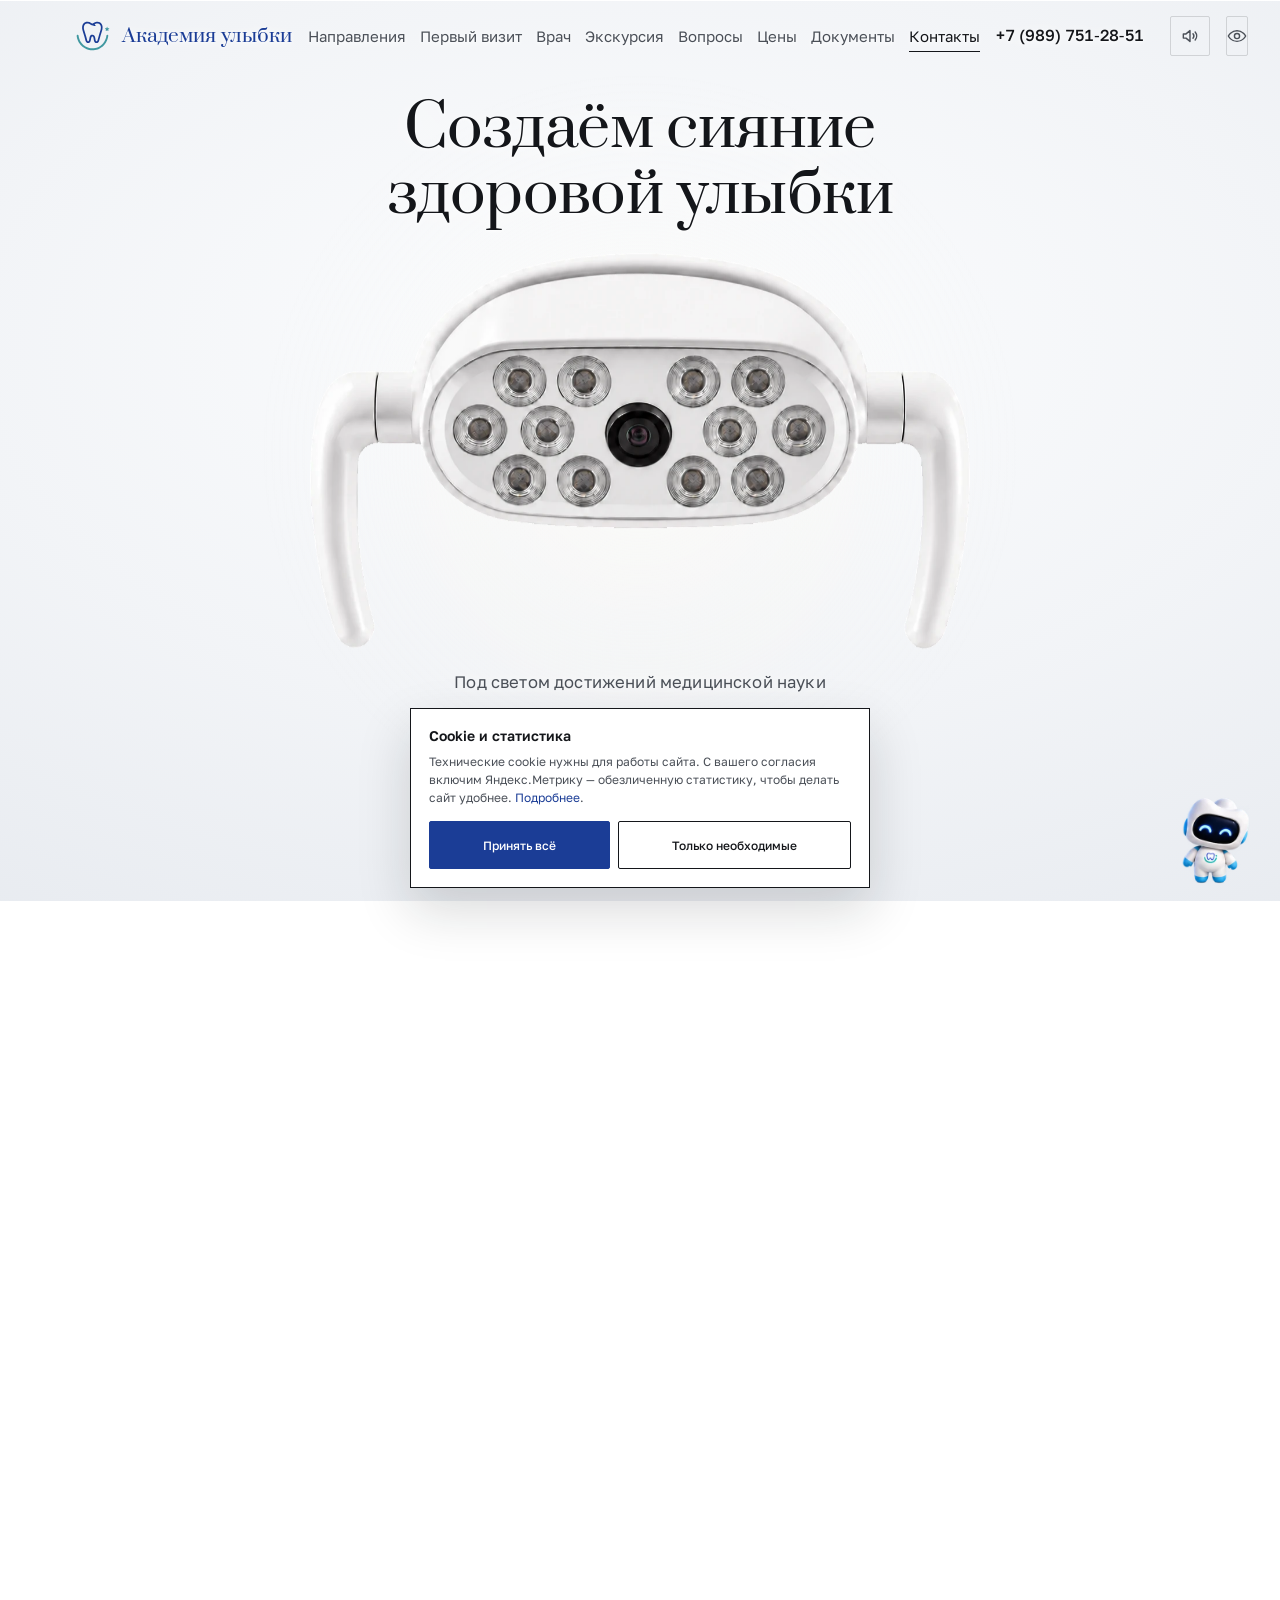
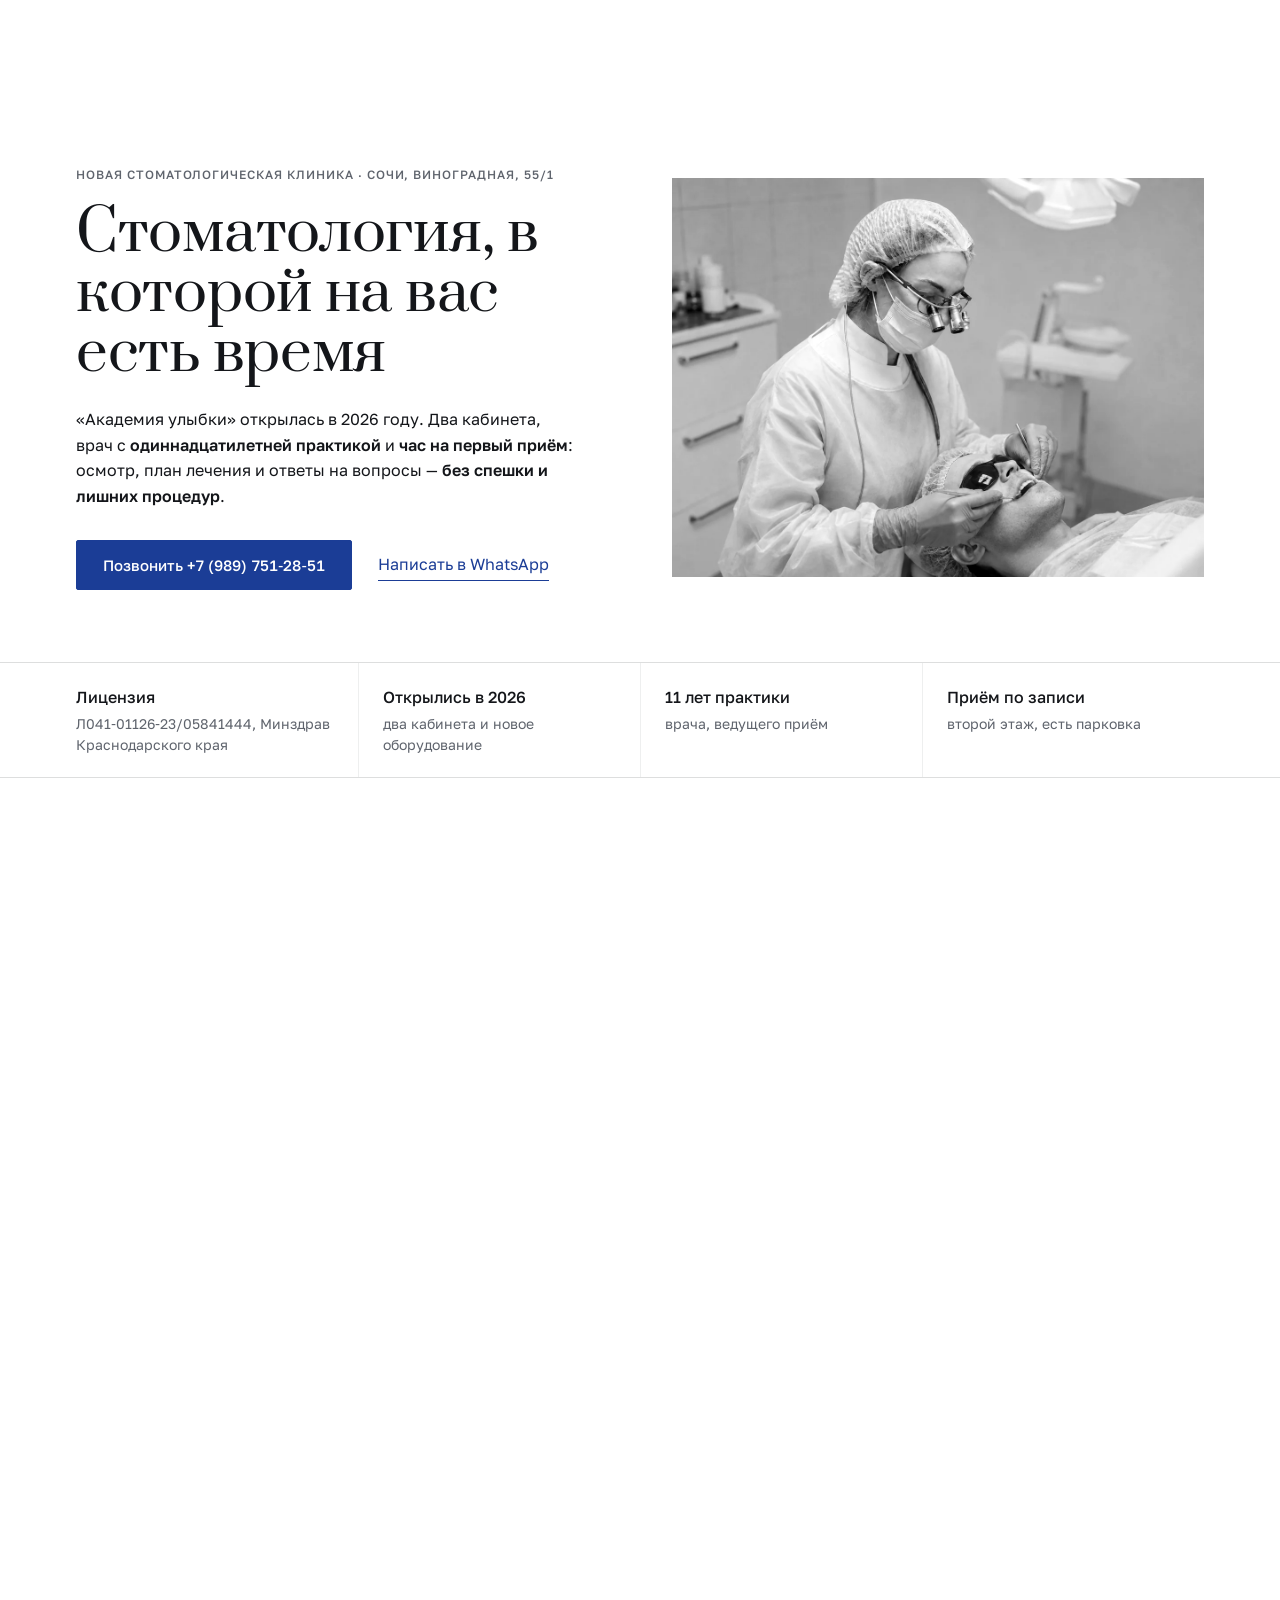
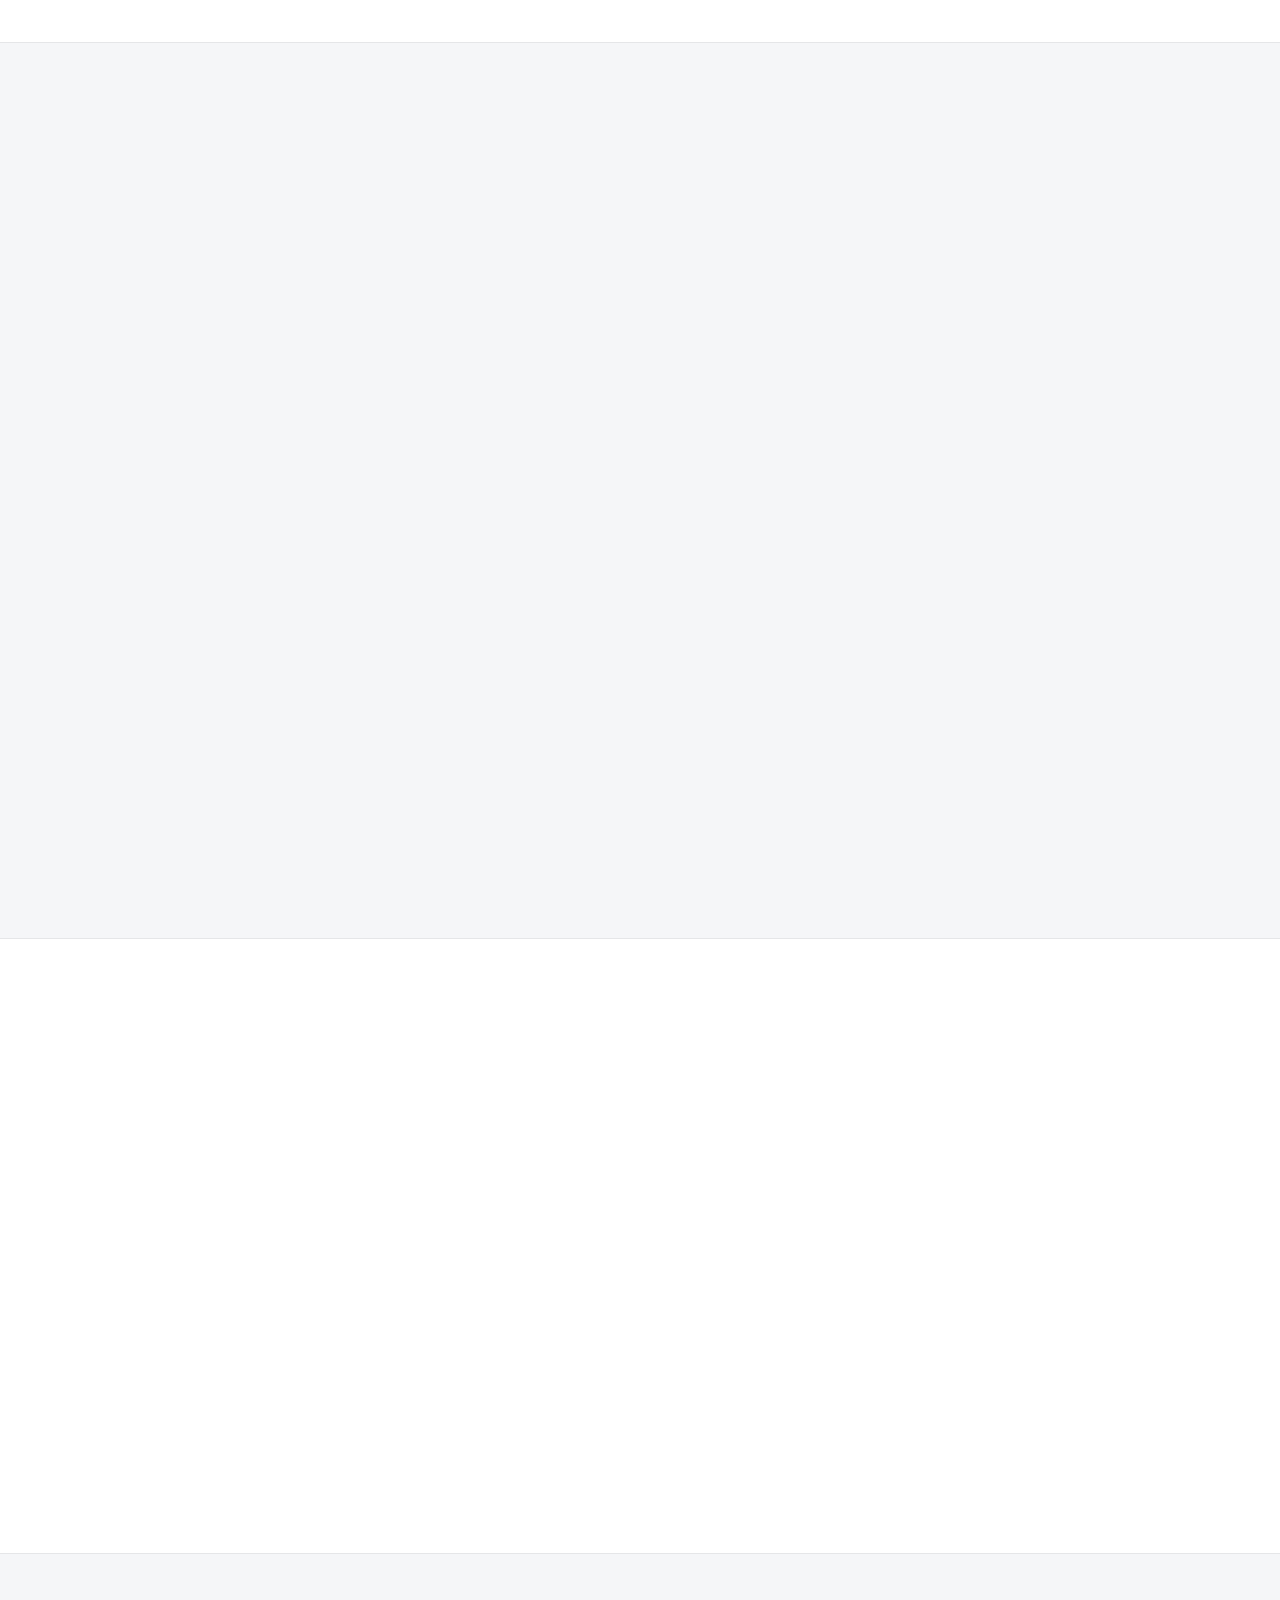
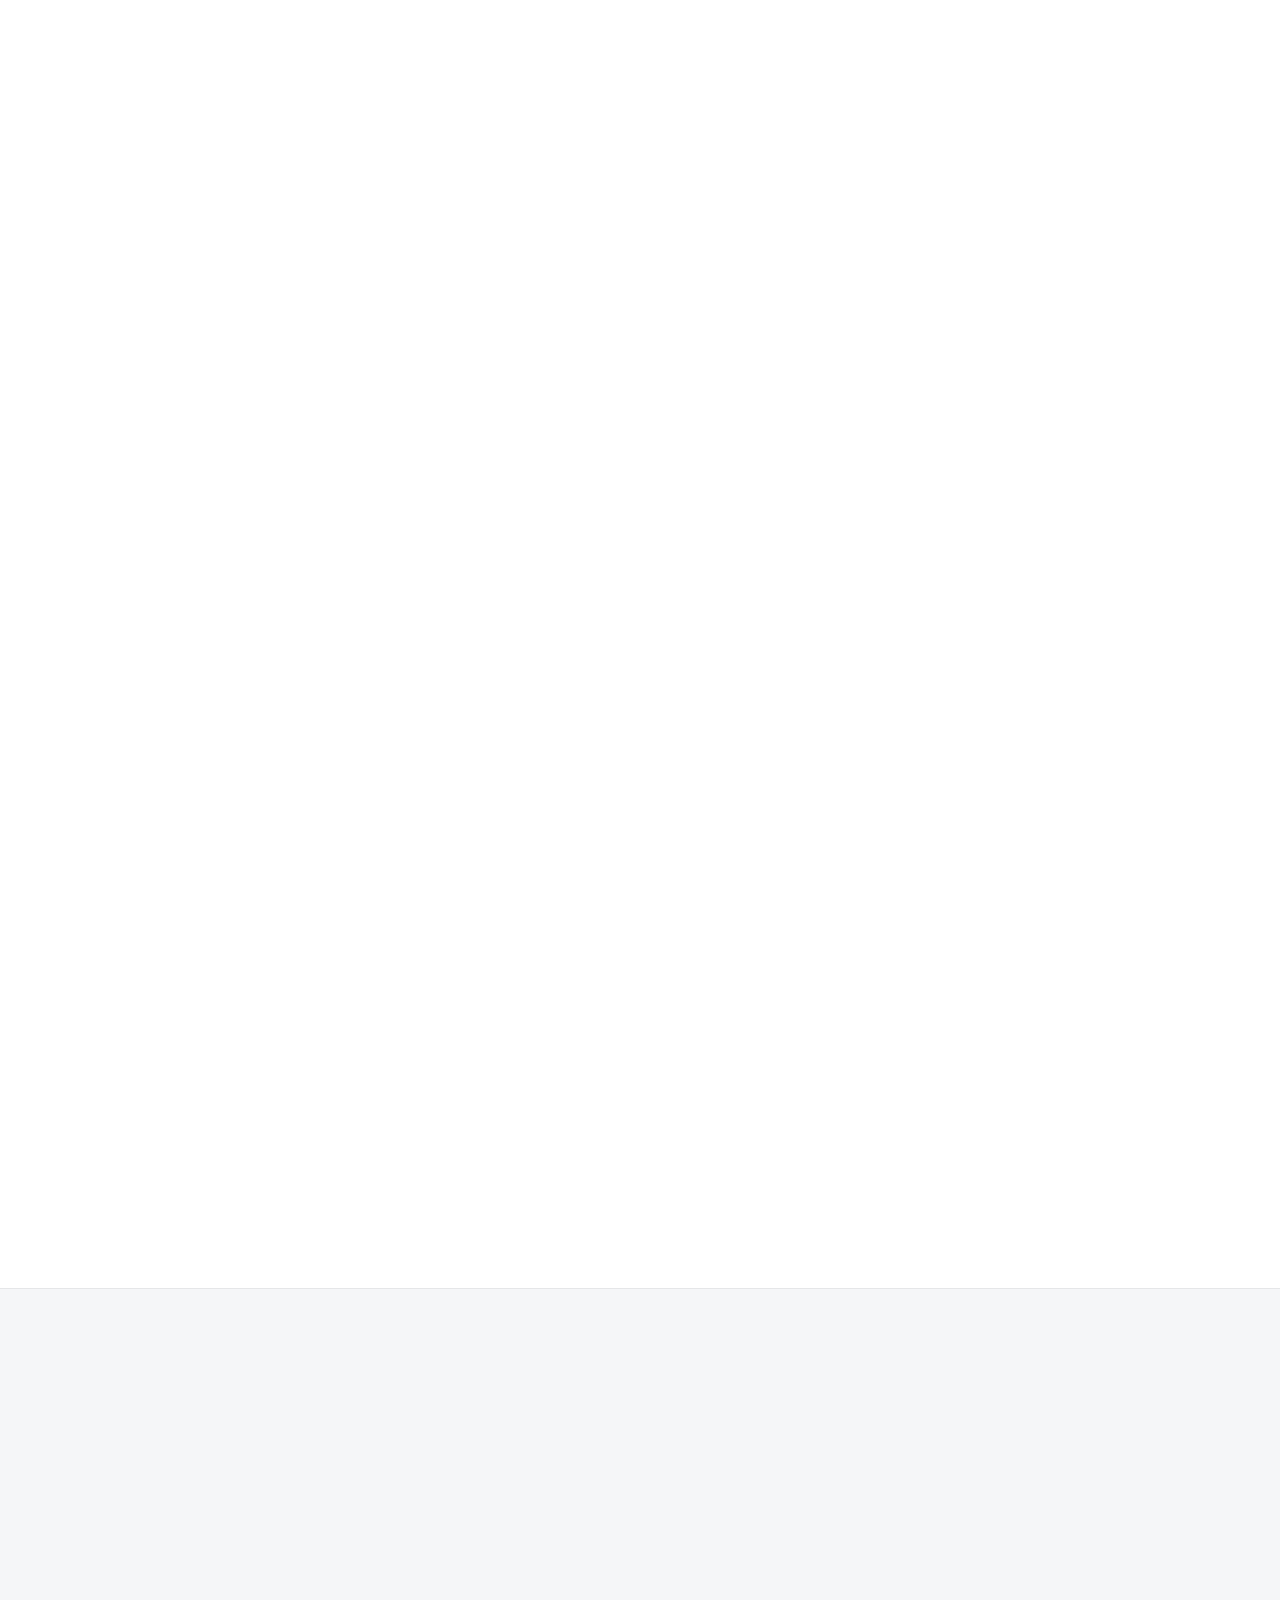
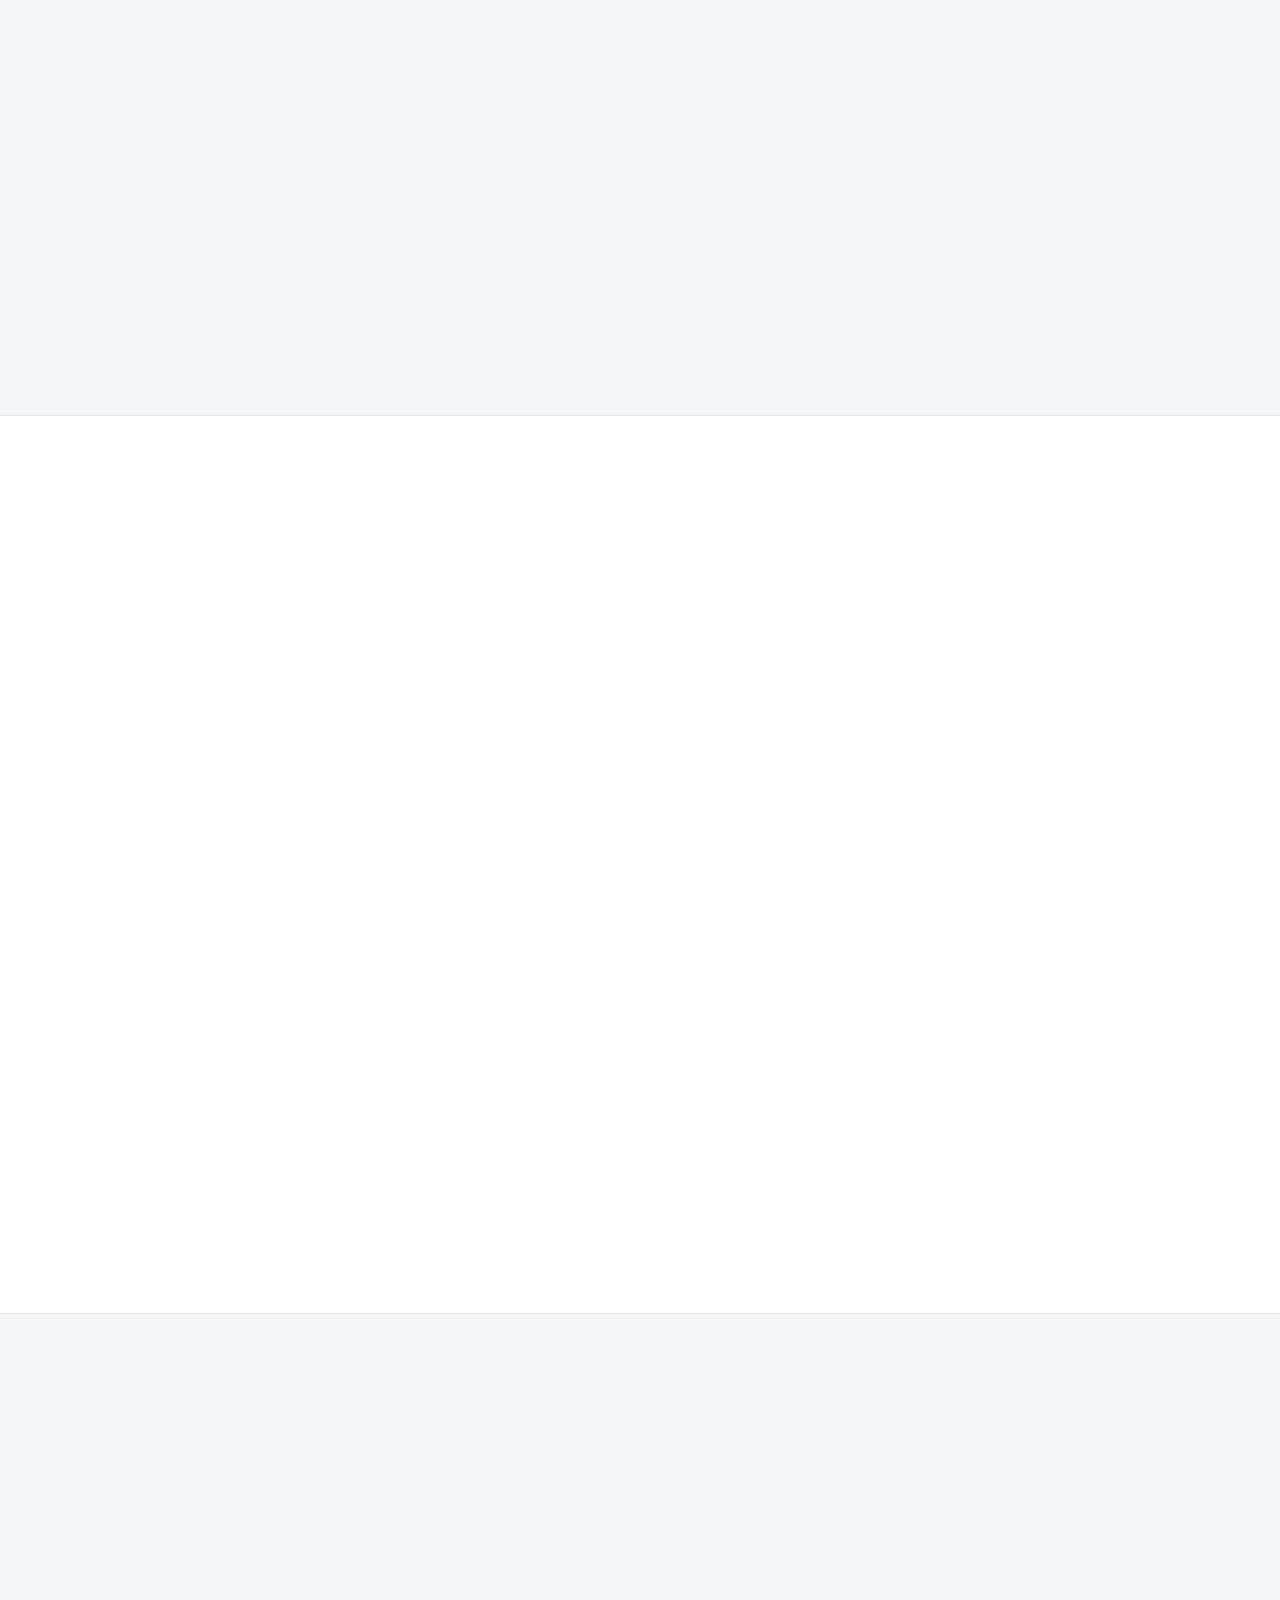
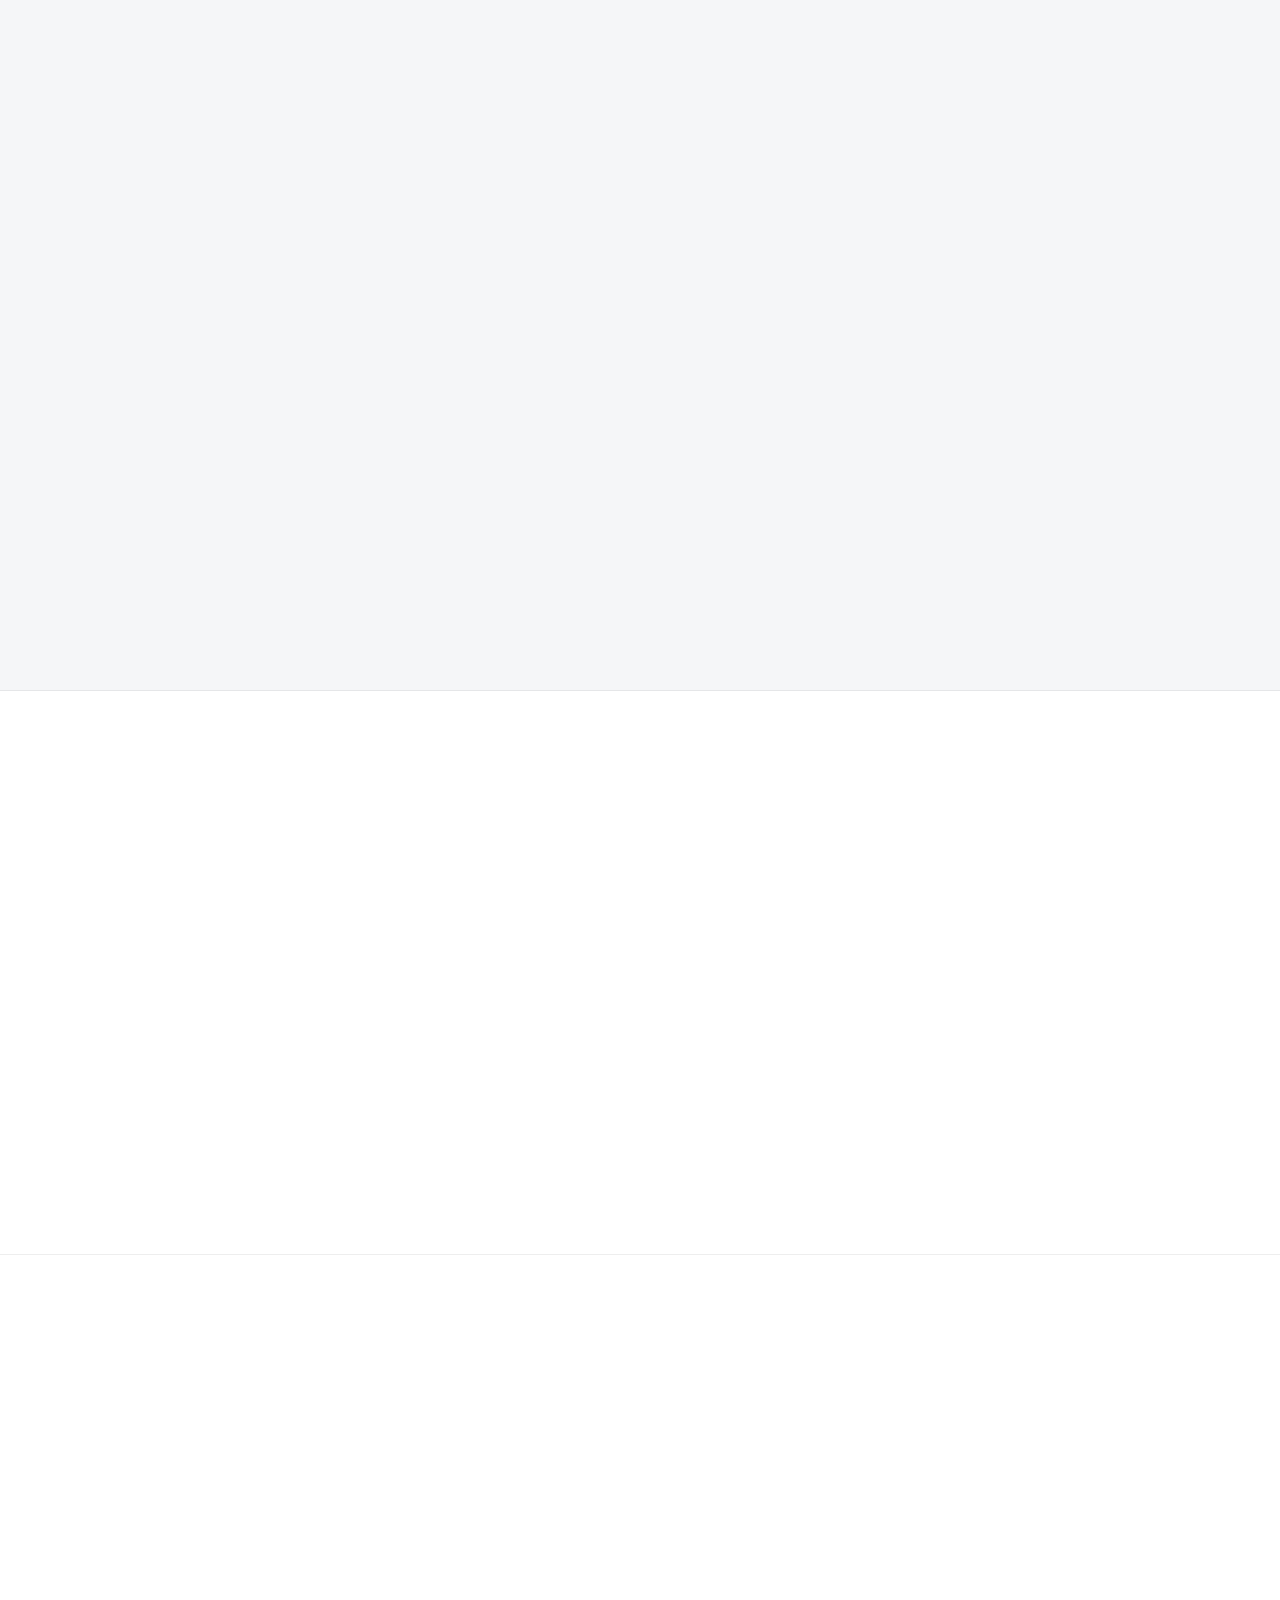
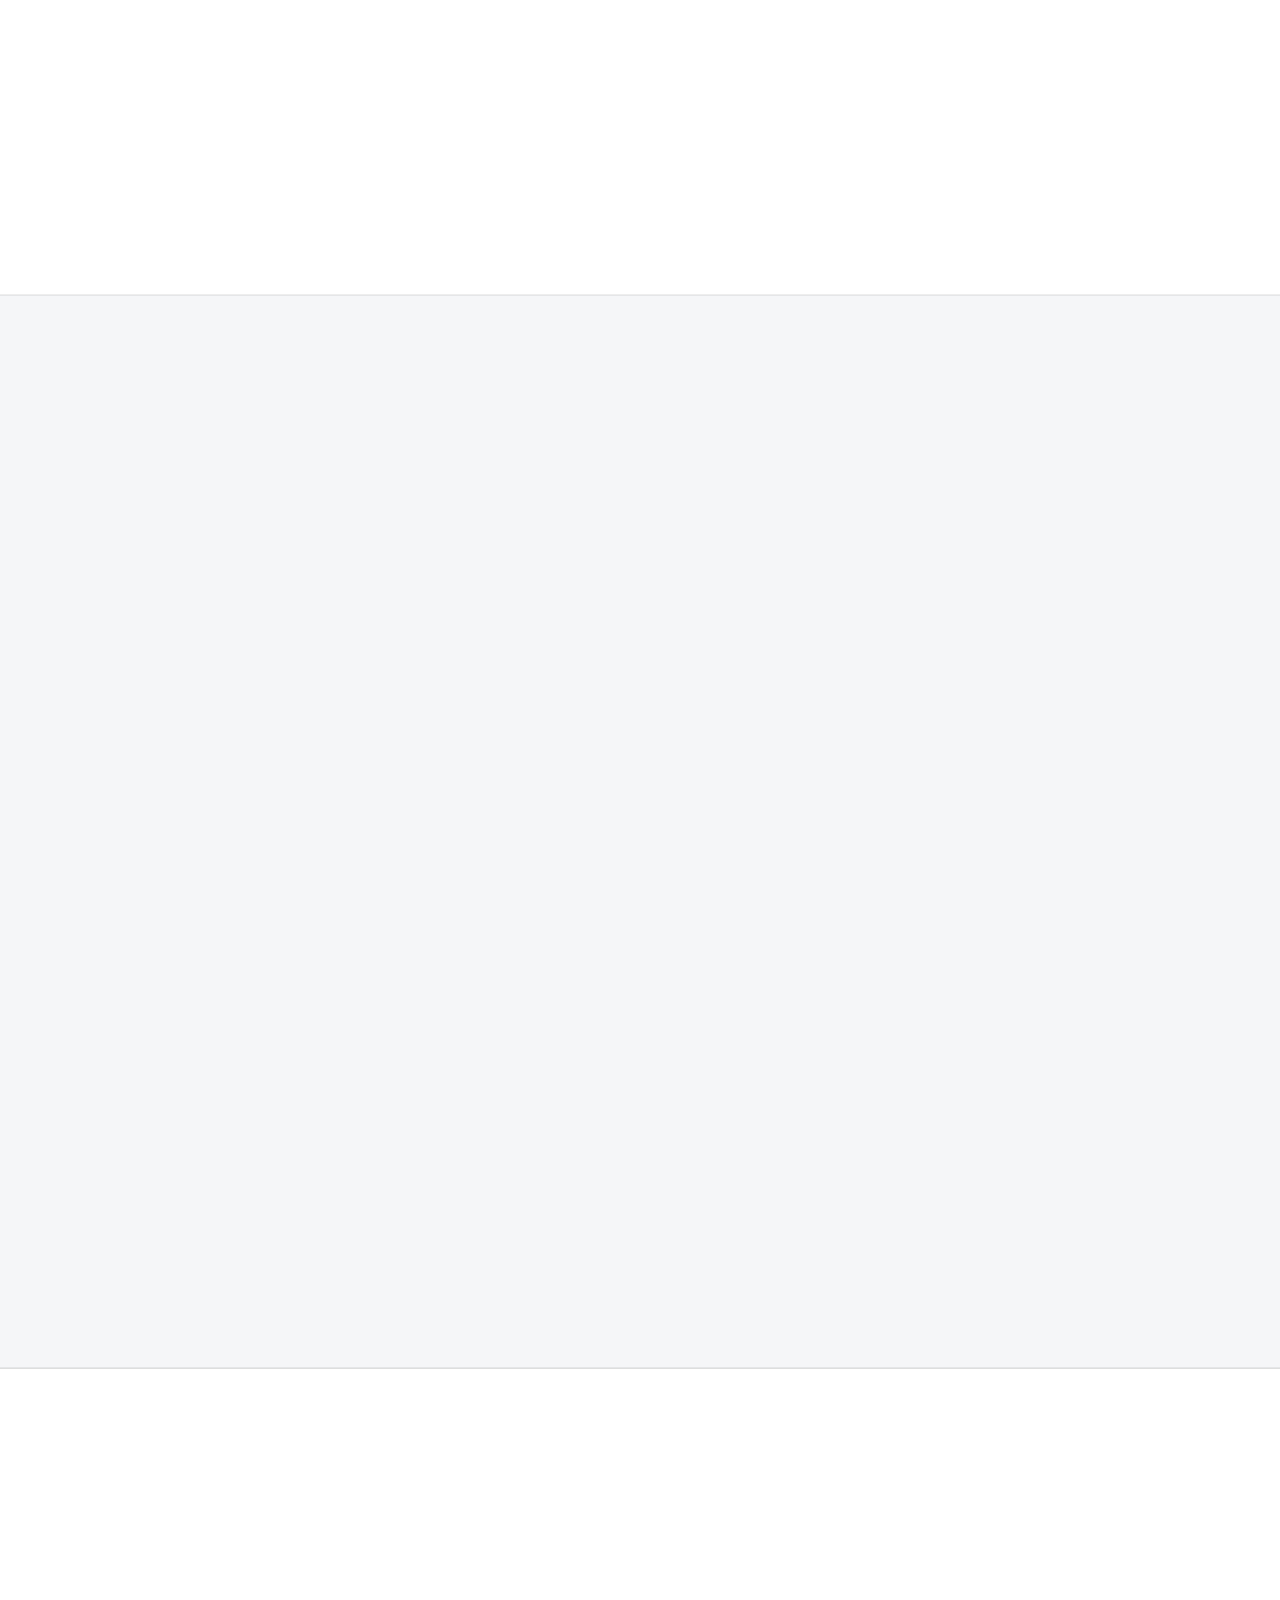
==== commit 66f5e9c0: "Правки Александры: гигиена без фторирования и герметизации, интервал три месяца, Vector (Durr Dental" ====
--- a/index.html
+++ b/index.html
@@ -18,7 +18,7 @@
 <meta property="og:url" content="https://akademiya-ulybki.ru/"><meta property="og:image" content="https://akademiya-ulybki.ru/assets/photo/work-2.jpg">
 <meta name="twitter:card" content="summary_large_image">
 <meta name="referrer" content="strict-origin-when-cross-origin">
-<meta http-equiv="Content-Security-Policy" content="default-src 'self'; base-uri 'self'; object-src 'none'; form-action 'self'; img-src 'self' data: https://mc.yandex.ru https://yastatic.net; font-src 'self' data:; style-src 'self' 'unsafe-inline'; script-src 'self' 'sha256-uf9IRJ6S9SdeIRtT3uQ4ZN5GKYj15UnvRTHKgQZUw0E=' 'sha256-1LXJwhTjhb5FxeqhgYHd4vCczdZ8c5LguU8GVJm1BYg=' 'sha256-iCTYhAoeya4TBVH8w5KUkaz06Y56Ecyin1lwDfqMDLY=' 'sha256-epZhj85F2xhmZnOjZvRMxXLPUID+Onx2aFcSO+smYSE=' 'sha256-Du+OJKJSbdUgz5nrHeWWINvez6XKDDU/tyj/5c2uvwo=' 'sha256-Fad+e2s9DBViVv+2N5ZoJPTxf4uKgqPq4xgvrwNtrZU=' https://mc.yandex.ru https://yastatic.net; connect-src 'self' https://mc.yandex.ru; frame-src https://yandex.ru https://mc.yandex.ru">
+<meta http-equiv="Content-Security-Policy" content="default-src 'self'; base-uri 'self'; object-src 'none'; form-action 'self'; img-src 'self' data: https://mc.yandex.ru https://yastatic.net; font-src 'self' data:; style-src 'self' 'unsafe-inline'; script-src 'self' 'sha256-uf9IRJ6S9SdeIRtT3uQ4ZN5GKYj15UnvRTHKgQZUw0E=' 'sha256-1LXJwhTjhb5FxeqhgYHd4vCczdZ8c5LguU8GVJm1BYg=' 'sha256-zTnCbf6t8hI8wnMifzOEZgIIZuEAV0M3J7aVkmfim7k=' 'sha256-epZhj85F2xhmZnOjZvRMxXLPUID+Onx2aFcSO+smYSE=' 'sha256-Du+OJKJSbdUgz5nrHeWWINvez6XKDDU/tyj/5c2uvwo=' 'sha256-Fad+e2s9DBViVv+2N5ZoJPTxf4uKgqPq4xgvrwNtrZU=' https://mc.yandex.ru https://yastatic.net; connect-src 'self' https://mc.yandex.ru; frame-src https://yandex.ru https://mc.yandex.ru">
 <link rel="icon" href="assets/logo.svg" type="image/svg+xml">
 <link rel="apple-touch-icon" href="assets/web/apple-touch-icon.png">
 <link rel="manifest" href="site.webmanifest">
@@ -26,7 +26,7 @@
 <link rel="preload" href="assets/font/prata-cyrillic-400-normal.woff2" as="font" type="font/woff2" crossorigin>
 <link rel="stylesheet" href="styles.css?v=e3364733">
 <script type="application/ld+json">{"@context": "https://schema.org", "@type": ["Dentist", "MedicalClinic"], "name": "Стоматологическая клиника «Академия улыбки»", "legalName": "ООО «Академия улыбки»", "telephone": "+79897512851", "url": "https://akademiya-ulybki.ru/", "address": {"@type": "PostalAddress", "streetAddress": "ул. Виноградная, д. 55/1, пом. 22, 2-й этаж", "addressLocality": "Сочи", "addressRegion": "Краснодарский край", "postalCode": "354008", "addressCountry": "RU"}, "geo": {"@type": "GeoCoordinates", "latitude": 43.608995, "longitude": 39.720852}, "hasMap": "https://yandex.ru/maps/org/akademiya_ulybki/196221666219/", "foundingDate": "2026", "employee": {"@type": "Physician", "name": "Белоусова Александра Сергеевна", "jobTitle": "Врач стоматолог-терапевт, хирург, имплантолог", "alumniOf": "Новосибирский государственный медицинский университет"}, "hasCredential": {"@type": "EducationalOccupationalCredential", "credentialCategory": "license", "name": "Лицензия Л041-01126-23/05841444", "dateCreated": "2026-08-03", "recognizedBy": {"@type": "GovernmentOrganization", "name": "Министерство здравоохранения Краснодарского края"}}, "identifier": [{"@type": "PropertyValue", "propertyID": "ИНН", "value": "2366057010"}, {"@type": "PropertyValue", "propertyID": "ОГРН", "value": "1262300000038"}]}</script>
-<script type="application/ld+json">{"@context": "https://schema.org", "@type": "FAQPage", "mainEntity": [{"@type": "Question", "name": "Как проходит первый визит?", "acceptedAnswer": {"@type": "Answer", "text": "Первичный приём длится около часа. Мы разговариваем о том, что беспокоит и чего вы ждёте, осматриваем полость рта, делаем фотопротокол и, если нужно, даём направление на снимок. В конце вы получаете письменный план лечения с этапами и стоимостью. Никаких процедур «заодно» в первый визит не делается — только по вашему решению."}}, {"@type": "Question", "name": "Как часто нужна профессиональная чистка?", "acceptedAnswer": {"@type": "Answer", "text": "Большинству взрослых — раз в шесть месяцев. При заболеваниях дёсен, брекетах, имплантатах или курении — раз в три‑четыре месяца. Интервал врач назначает индивидуально после осмотра."}}, {"@type": "Question", "name": "Что нельзя делать после чистки?", "acceptedAnswer": {"@type": "Answer", "text": "Два‑три часа не есть и не пить ничего, кроме воды. Сутки — без красящих продуктов: кофе, чай, красное вино, свёкла, соевый соус, ягоды. Сутки — без курения. Эмаль после чистки более восприимчива к пигментам."}}, {"@type": "Question", "name": "Больно ли лечить зубы?", "acceptedAnswer": {"@type": "Answer", "text": "Лечение проходит под местной анестезией. Современные анестетики действуют через несколько минут и полностью убирают чувствительность на время процедуры. Если вы боитесь самого укола, скажите — место инъекции предварительно обезболивается гелем."}}, {"@type": "Question", "name": "Обязательно ли удалять зубы мудрости?", "acceptedAnswer": {"@type": "Answer", "text": "Нет. Удаляют те, что растут неправильно, упираются в соседний зуб, регулярно воспаляются или не поддаются лечению. Здоровый, прорезавшийся и доступный для чистки зуб мудрости можно оставить."}}]}</script>
+<script type="application/ld+json">{"@context": "https://schema.org", "@type": "FAQPage", "mainEntity": [{"@type": "Question", "name": "Как проходит первый визит?", "acceptedAnswer": {"@type": "Answer", "text": "Первичный приём длится около часа. Мы разговариваем о том, что беспокоит и чего вы ждёте, осматриваем полость рта, делаем фотопротокол и, если нужно, даём направление на снимок. В конце вы получаете письменный план лечения с этапами и стоимостью. Никаких процедур «заодно» в первый визит не делается — только по вашему решению."}}, {"@type": "Question", "name": "Как часто нужна профессиональная чистка?", "acceptedAnswer": {"@type": "Answer", "text": "Мы рекомендуем раз в три месяца: за этот срок налёт не успевает превратиться в камень, а врач вовремя замечает кариес и воспаление дёсен в самом начале. При заболеваниях дёсен, брекетах и имплантатах интервал тем более короткий. Точный срок врач назначает после осмотра."}}, {"@type": "Question", "name": "Что нельзя делать после чистки?", "acceptedAnswer": {"@type": "Answer", "text": "Два‑три часа не есть и не пить ничего, кроме воды. Сутки — без красящих продуктов: кофе, чай, красное вино, свёкла, соевый соус, ягоды. Сутки — без курения. Эмаль после чистки более восприимчива к пигментам."}}, {"@type": "Question", "name": "Больно ли лечить зубы?", "acceptedAnswer": {"@type": "Answer", "text": "Лечение проходит под местной анестезией. Современные анестетики действуют через несколько минут и полностью убирают чувствительность на время процедуры. Если вы боитесь самого укола, скажите — место инъекции предварительно обезболивается гелем."}}, {"@type": "Question", "name": "Обязательно ли удалять зубы мудрости?", "acceptedAnswer": {"@type": "Answer", "text": "Нет. Удаляют те, что растут неправильно, упираются в соседний зуб, регулярно воспаляются или не поддаются лечению. Здоровый, прорезавшийся и доступный для чистки зуб мудрости можно оставить."}}]}</script>
 <script type="application/ld+json">{"@context": "https://schema.org", "@type": "WebSite", "name": "Академия улыбки", "url": "https://akademiya-ulybki.ru/", "inLanguage": "ru-RU", "publisher": {"@type": "Organization", "name": "ООО «Академия улыбки»"}}</script>
 </head>
 <body>
@@ -120,9 +120,9 @@
 <section class="sec" id="napravleniya">
   <div class="wrap dirs__in">
     <header class="sec__head rv"><p class="eyebrow">Что мы делаем</p><h2>Шесть направлений — комплекс в одном месте</h2><p class="sec__note">Диагностика, лечение, хирургия и протезирование — <b>в одной клинике и у одного врача</b>: не нужно ходить по специалистам и пересобирать план лечения в каждом новом кабинете.</p><p><a class="btn" href="prices.html">Открыть прейскурант</a></p></header>
-    <div class="dirs rv"><details class="dir qa" name="dir"><summary><span><b>Гигиена и профилактика</b><small>Чистка ультразвуком и Air Flow, фторирование, герметизация фиссур. <b>Рекомендуем раз в полгода.</b></small></span><i aria-hidden="true"></i></summary><div class="qa__a dir__a"><ul><li>Профессиональная гигиена, обе челюсти</li><li>Фторирование и полировка</li><li>Герметизация фиссур</li></ul><a class="lnk" href="prices.html#parodontologiya">Цены по направлению</a></div></details>
+    <div class="dirs rv"><details class="dir qa" name="dir"><summary><span><b>Гигиена и профилактика</b><small>Чистка ультразвуком и Air Flow, полировка щёткой и пастой. <b>Рекомендуем раз в три месяца.</b></small></span><i aria-hidden="true"></i></summary><div class="qa__a dir__a"><ul><li>Комплексная гигиена, обе челюсти</li><li>Ультразвук и Air Flow</li><li>Полировка щёткой и пастой</li></ul><a class="lnk" href="prices.html#parodontologiya">Цены по направлению</a></div></details>
 <details class="dir qa" name="dir"><summary><span><b>Лечение зубов и каналов</b><small>Кариес, пульпит, перелечивание каналов. Работаем <b>под увеличением</b> и <b>с изоляцией коффердамом</b>.</small></span><i aria-hidden="true"></i></summary><div class="qa__a dir__a"><ul><li>Реставрация кариеса</li><li>Лечение каналов под увеличением</li><li>Перелечивание после других клиник</li></ul><a class="lnk" href="prices.html#terapiya">Цены по направлению</a></div></details>
-<details class="dir qa" name="dir"><summary><span><b>Лечение дёсен</b><small><b>Кровоточивость, подвижность зубов, неприятный запах</b> — диагностика и лечение пародонта.</small></span><i aria-hidden="true"></i></summary><div class="qa__a dir__a"><ul><li>Карта пародонта</li><li>Закрытый кюретаж</li><li>Поддерживающая терапия</li></ul><a class="lnk" href="prices.html#parodontologiya">Цены по направлению</a></div></details>
+<details class="dir qa" name="dir"><summary><span><b>Лечение дёсен</b><small><b>Кровоточивость, подвижность зубов, неприятный запах</b> — диагностика и лечение пародонта на аппарате <b>Vector (Dürr Dental)</b>.</small></span><i aria-hidden="true"></i></summary><div class="qa__a dir__a"><ul><li>Карта пародонта</li><li>Обработка карманов аппаратом Vector</li><li>Закрытый кюретаж</li></ul><a class="lnk" href="prices.html#parodontologiya">Цены по направлению</a></div></details>
 <details class="dir qa" name="dir"><summary><span><b>Хирургия и имплантация</b><small>Удаление <b>любой сложности</b>, имплантаты <b>Paltop</b>, Израиль, костная пластика и синус-лифтинг.</small></span><i aria-hidden="true"></i></summary><div class="qa__a dir__a"><ul><li>Удаление зубов, в том числе мудрости</li><li>Имплантация с коронкой</li><li>Костная пластика и синус‑лифтинг</li></ul><a class="lnk" href="prices.html#hirurgiya">Цены по направлению</a></div></details>
 <details class="dir qa" name="dir"><summary><span><b>Коронки и протезирование</b><small><b>Цирконий и E‑max</b>, цифровые слепки, коронки на имплантатах, съёмные протезы.</small></span><i aria-hidden="true"></i></summary><div class="qa__a dir__a"><ul><li>Коронки из циркония</li><li>Коронки на имплантатах</li><li>Съёмные и условно-съёмные протезы</li></ul><a class="lnk" href="prices.html#ortopediya">Цены по направлению</a></div></details>
 <details class="dir qa" name="dir"><summary><span><b>Эстетика</b><small>Виниры, отбеливание и <b>цифровой макет улыбки с примеркой до обработки зубов</b>.</small></span><i aria-hidden="true"></i></summary><div class="qa__a dir__a"><ul><li>Виниры E‑max</li><li>Цифровой макет улыбки</li><li>Отбеливание в кабинете и дома</li></ul><a class="lnk" href="prices.html#ortopediya">Цены по направлению</a></div></details>
@@ -139,7 +139,7 @@
       <p class="lead">После профессиональной гигиены врач видит зубы без налёта и камня: <b>осмотр точнее, а план лечения короче</b>. Новым пациентам — <b>оба этапа одним визитом</b>.</p>
       <p class="sec__note--b">Лечение идёт по современным протоколам. Все шесть направлений в одних руках: терапия, хирургия и протезирование планируются вместе, поэтому <b>ход лечения и результат видны уже на первых этапах</b>. Переделывать не приходится, а на результат <b>врач даёт гарантию</b>. <span class="tag">срок гарантии уточняет клиника</span></p>
       <ul class="incl">
-        <li>Ультразвук, Air Flow, полировка, фторирование</li>
+        <li>Ультразвук, Air Flow, полировка щёткой и пастой</li>
         <li>Осмотр и беседа — 60 минут</li>
         <li>Фотопротокол, письменный план и смета</li>
         <li>При необходимости — направление на КЛКТ</li>
@@ -393,7 +393,7 @@
   <div class="wrap faqt__in">
     <header class="sec__head rv"><p class="eyebrow">Вопросы и ответы</p><h2>О чём чаще всего спрашивают</h2><p class="sec__note">Отвечает Александра Белоусова, главный врач клиники.</p><p><a class="btn" href="faq.html">Все вопросы</a></p></header>
     <div class="qas rv"><details class="qa" name="faq"><summary><span>Как проходит первый визит?</span><i aria-hidden="true"></i></summary><div class="qa__a"><p>Первичный приём длится около часа. Мы разговариваем о том, что беспокоит и чего вы ждёте, осматриваем полость рта, делаем фотопротокол и, если нужно, даём направление на снимок. В конце вы получаете письменный план лечения с этапами и стоимостью. Никаких процедур «заодно» в первый визит не делается — только по вашему решению.</p></div></details>
-<details class="qa" name="faq"><summary><span>Как часто нужна профессиональная чистка?</span><i aria-hidden="true"></i></summary><div class="qa__a"><p>Большинству взрослых — <b>раз в шесть месяцев</b>. При заболеваниях дёсен, брекетах, имплантатах или курении — раз в три‑четыре месяца. Интервал врач назначает индивидуально после осмотра.</p></div></details>
+<details class="qa" name="faq"><summary><span>Как часто нужна профессиональная чистка?</span><i aria-hidden="true"></i></summary><div class="qa__a"><p>Мы рекомендуем <b>раз в три месяца</b>: за этот срок налёт не успевает превратиться в камень, а врач вовремя замечает кариес и воспаление дёсен в самом начале. При заболеваниях дёсен, брекетах и имплантатах интервал тем более короткий. Точный срок врач назначает после осмотра.</p></div></details>
 <details class="qa" name="faq"><summary><span>Что нельзя делать после чистки?</span><i aria-hidden="true"></i></summary><div class="qa__a"><p>Два‑три часа не есть и не пить ничего, кроме воды. Сутки — без красящих продуктов: кофе, чай, красное вино, свёкла, соевый соус, ягоды. Сутки — без курения. Эмаль после чистки более восприимчива к пигментам.</p></div></details>
 <details class="qa" name="faq"><summary><span>Больно ли лечить зубы?</span><i aria-hidden="true"></i></summary><div class="qa__a"><p>Лечение проходит <b>под местной анестезией</b>. Современные анестетики действуют через несколько минут и полностью убирают чувствительность на время процедуры. Если вы боитесь самого укола, скажите — место инъекции предварительно обезболивается гелем.</p></div></details>
 <details class="qa" name="faq"><summary><span>Обязательно ли удалять зубы мудрости?</span><i aria-hidden="true"></i></summary><div class="qa__a"><p>Нет. Удаляют те, что растут неправильно, упираются в соседний зуб, регулярно воспаляются или не поддаются лечению. Здоровый, прорезавшийся и доступный для чистки зуб мудрости можно оставить.</p></div></details>
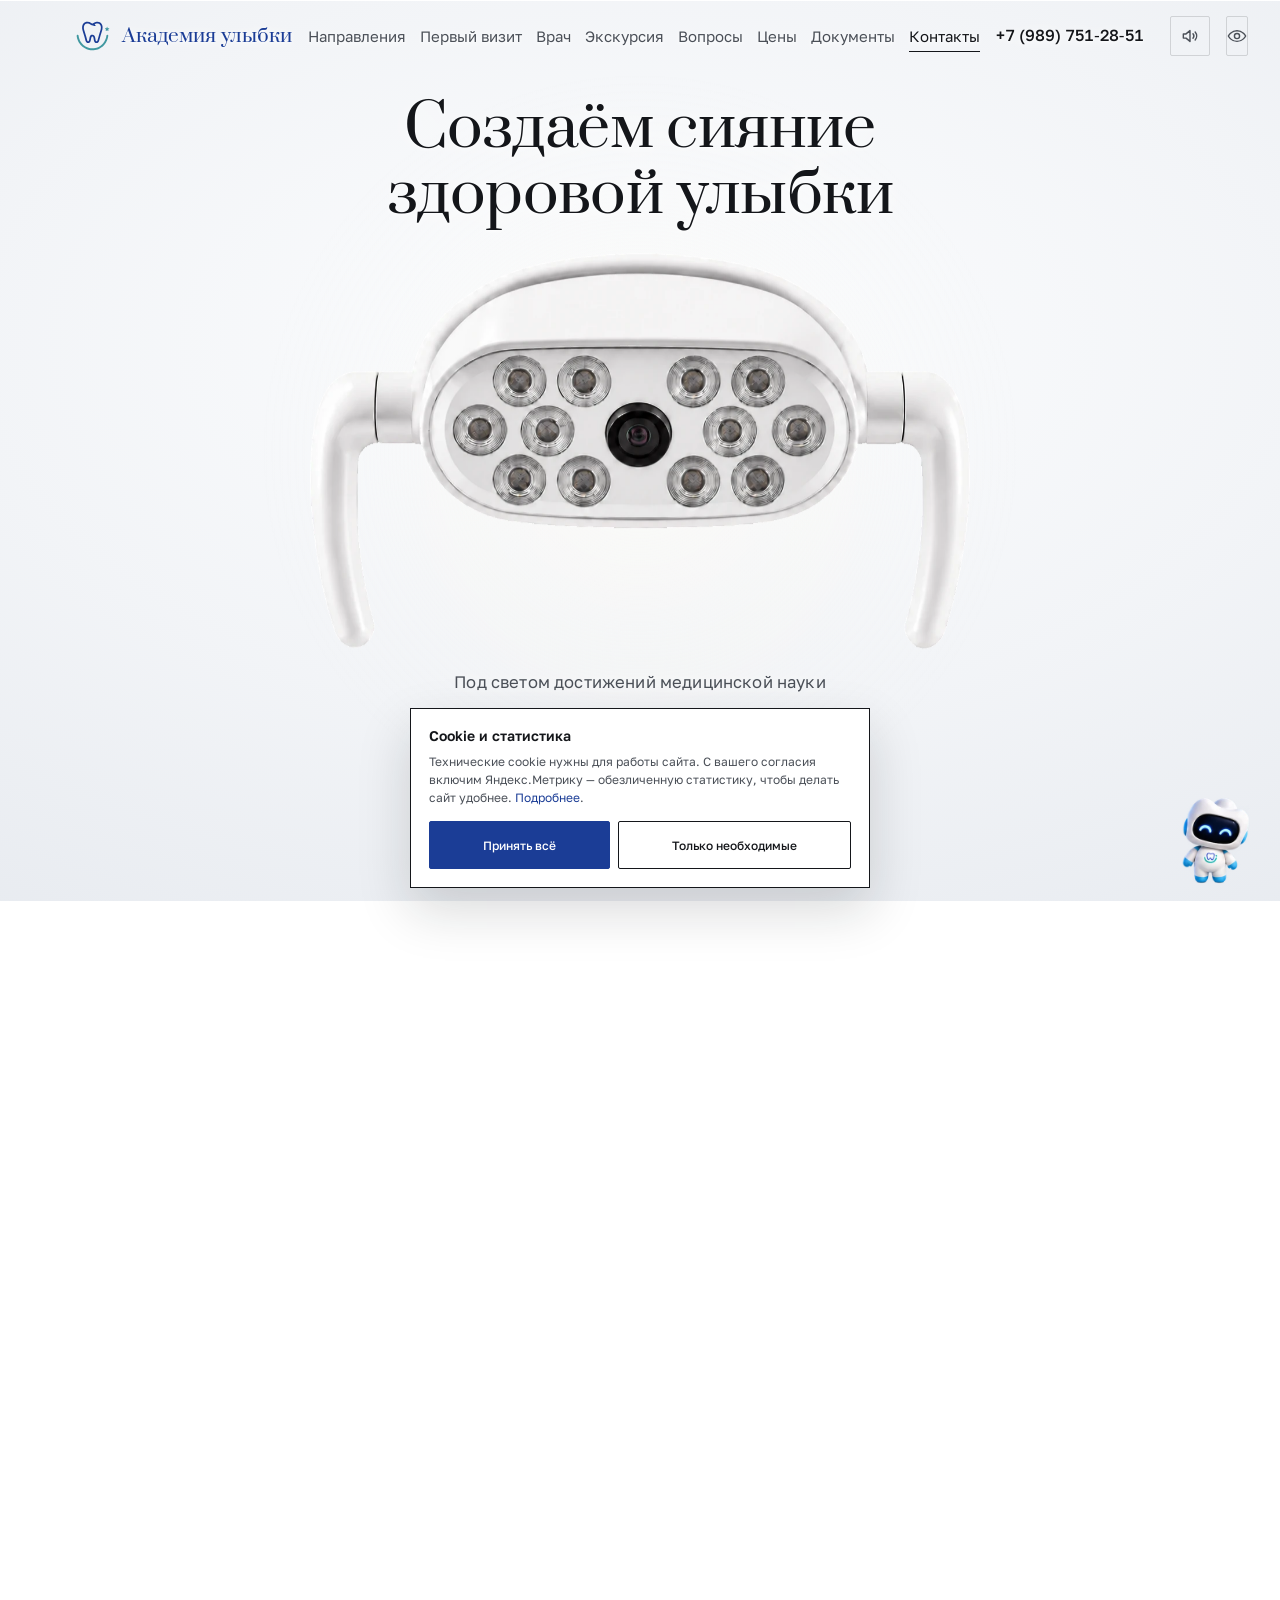
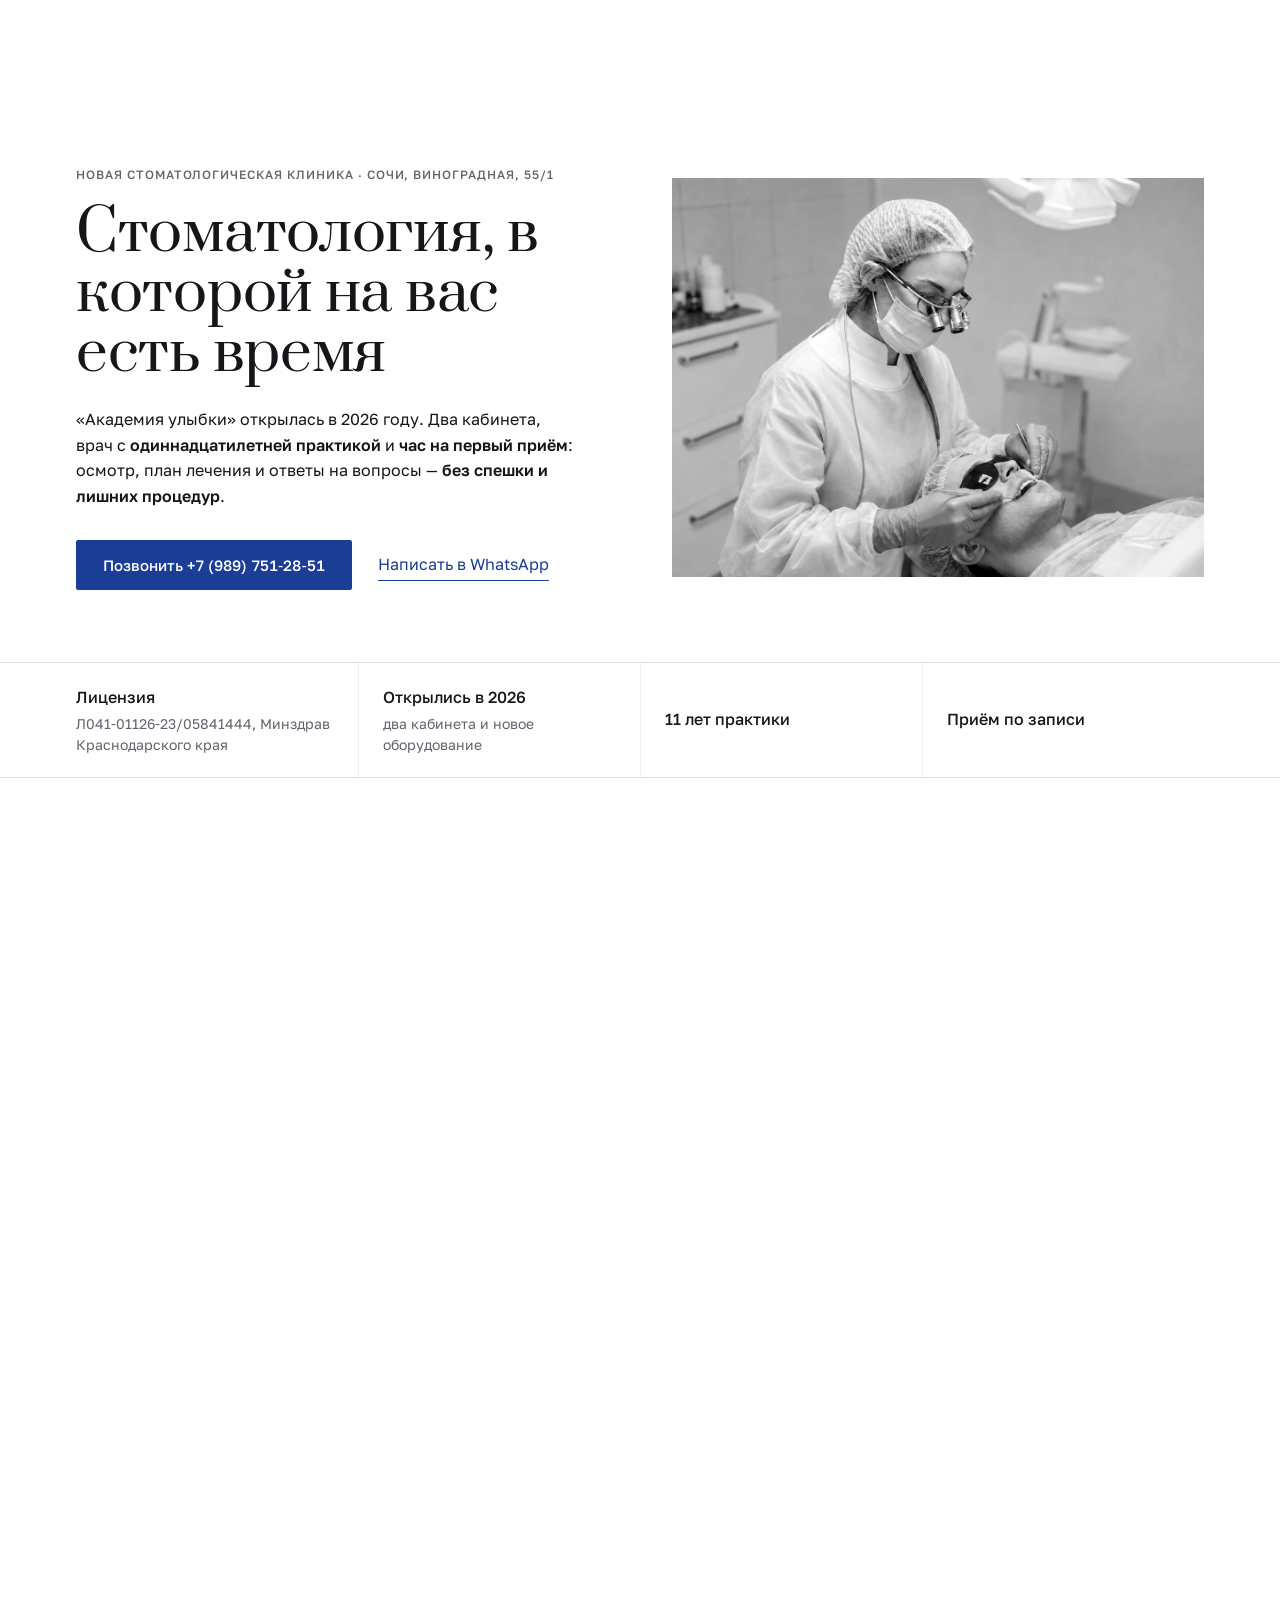
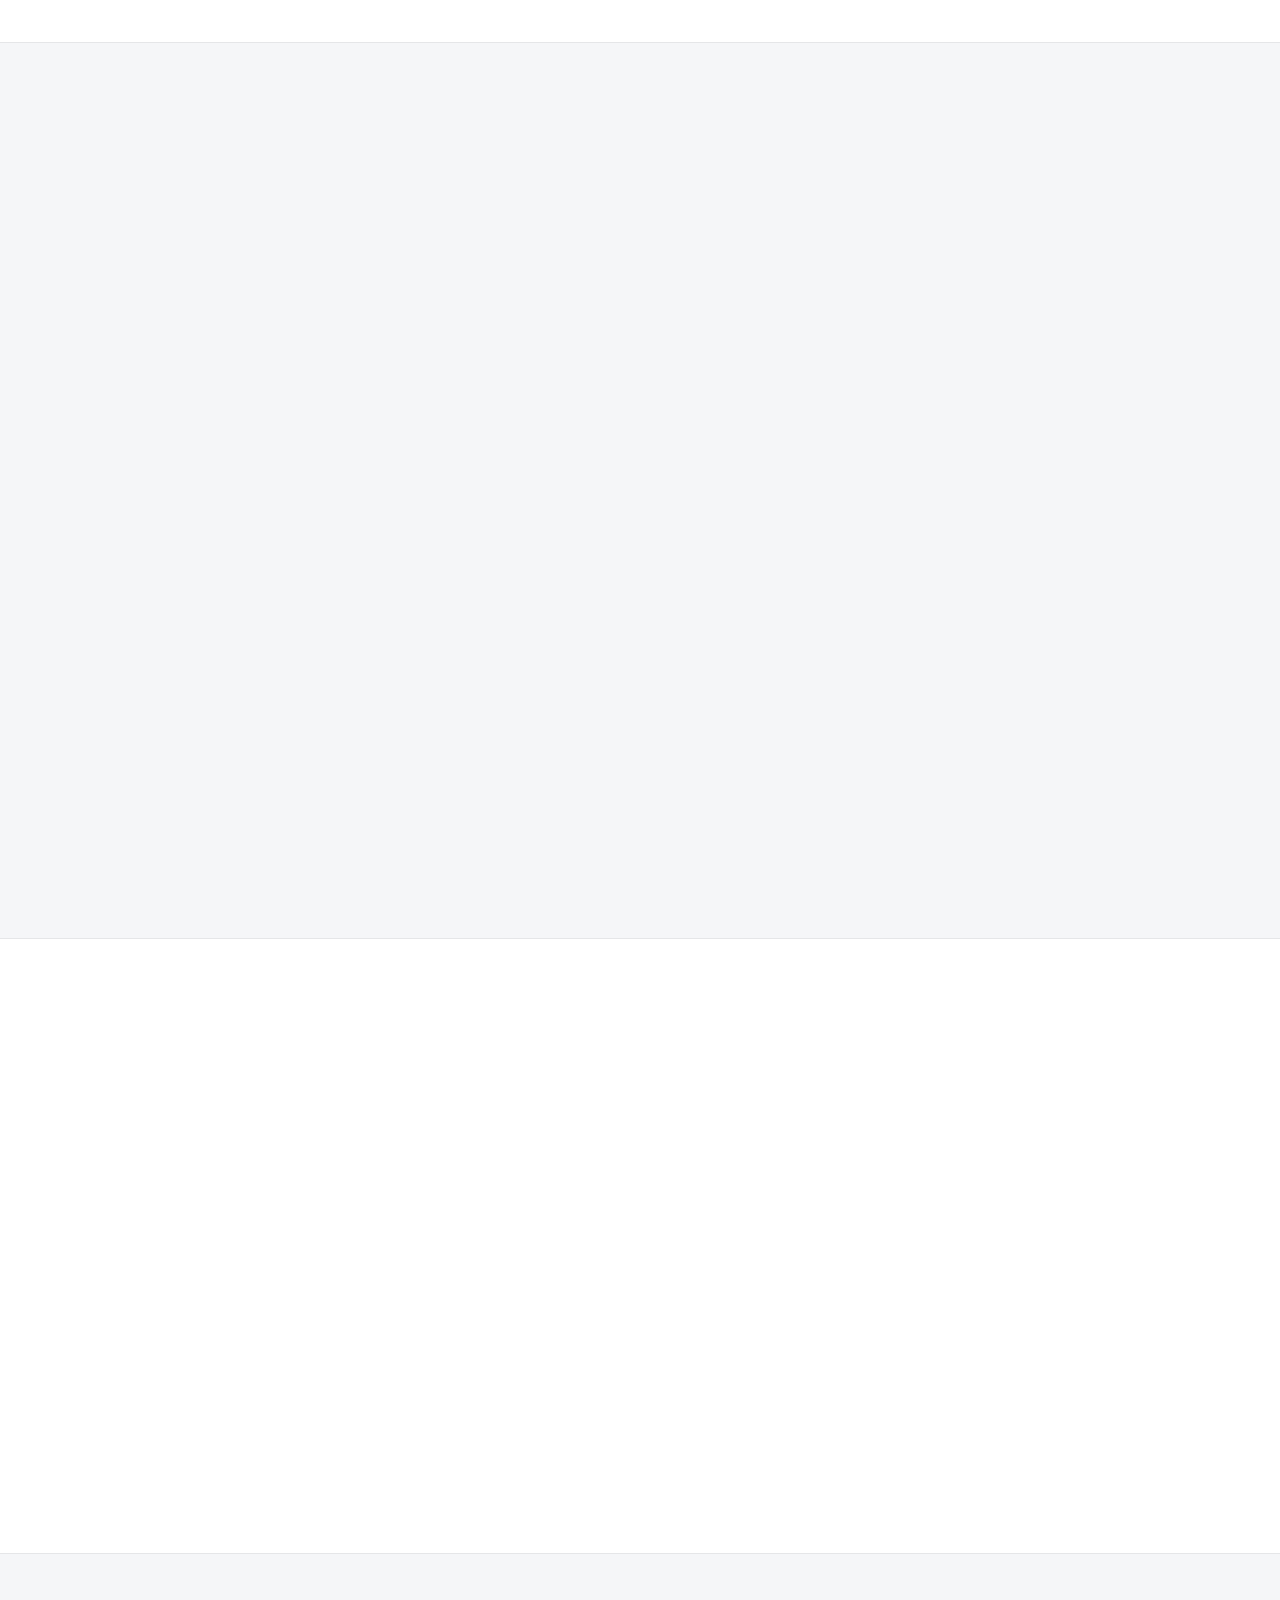
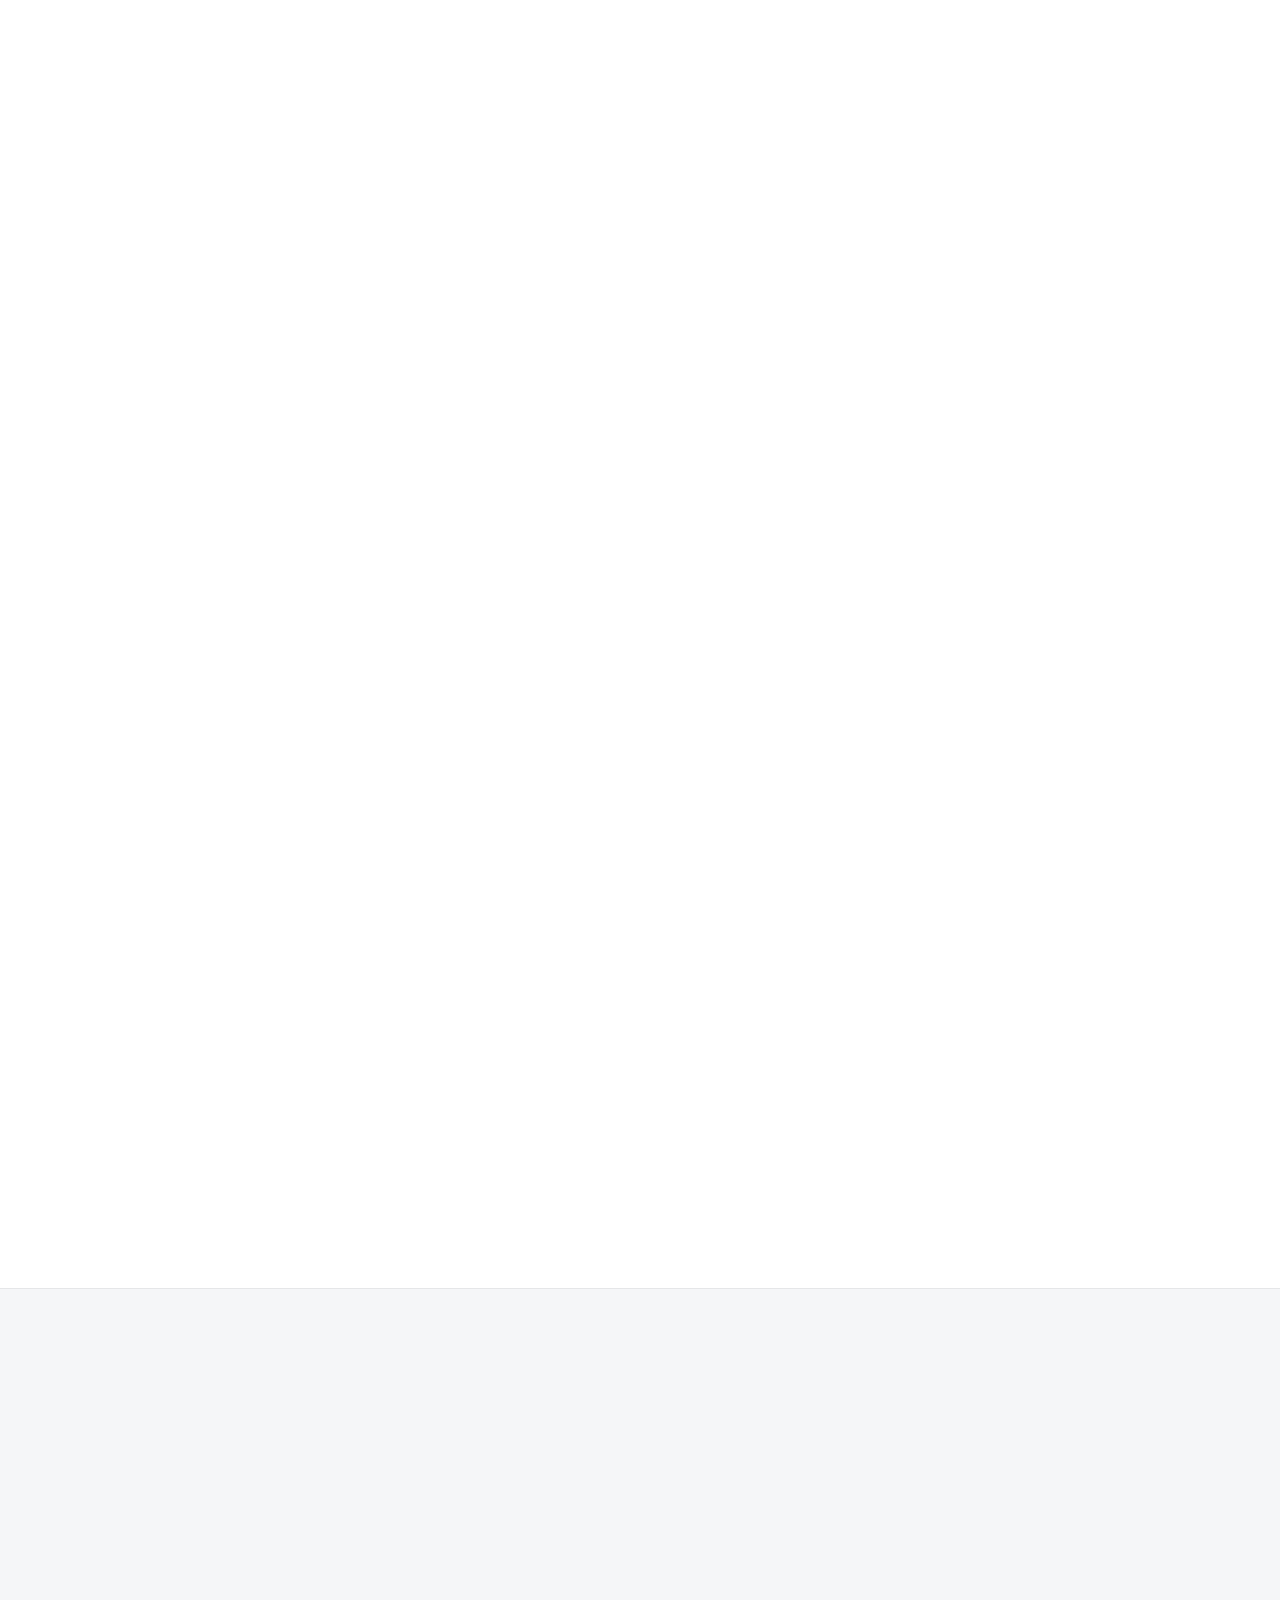
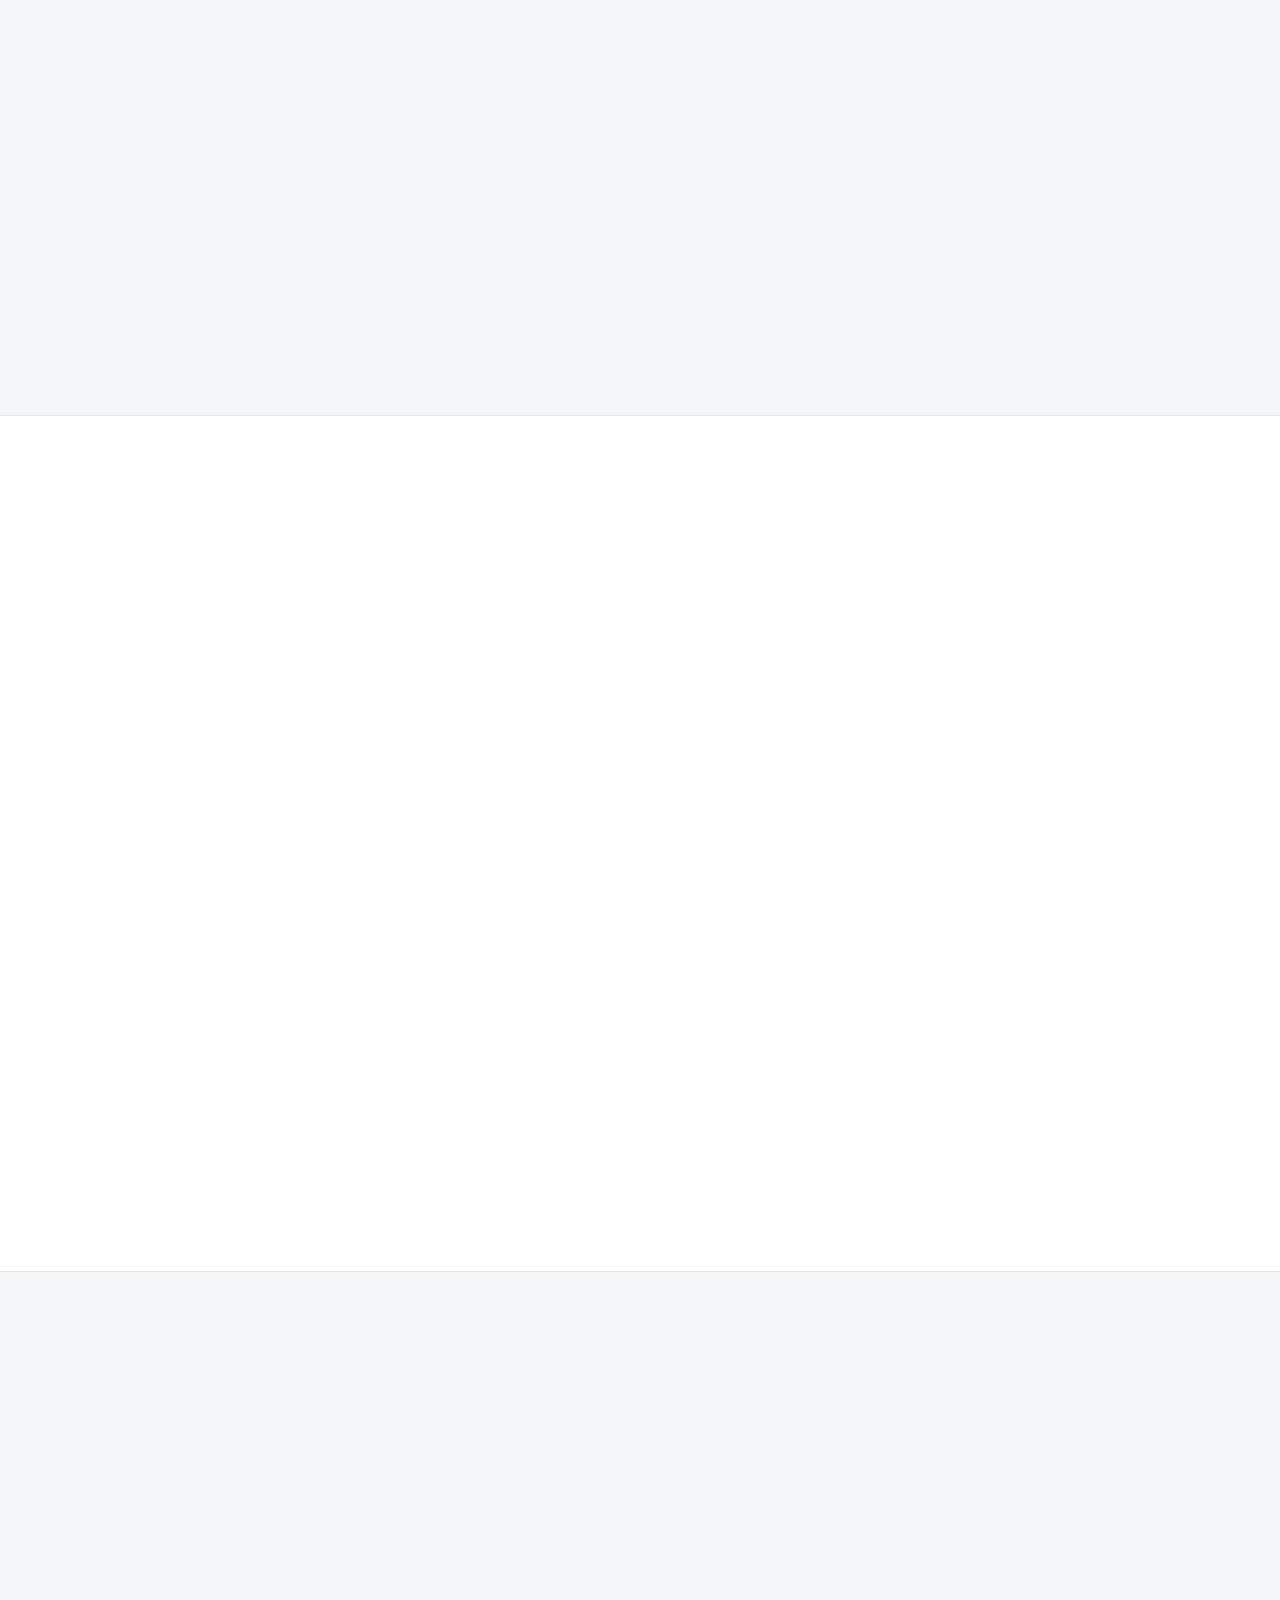
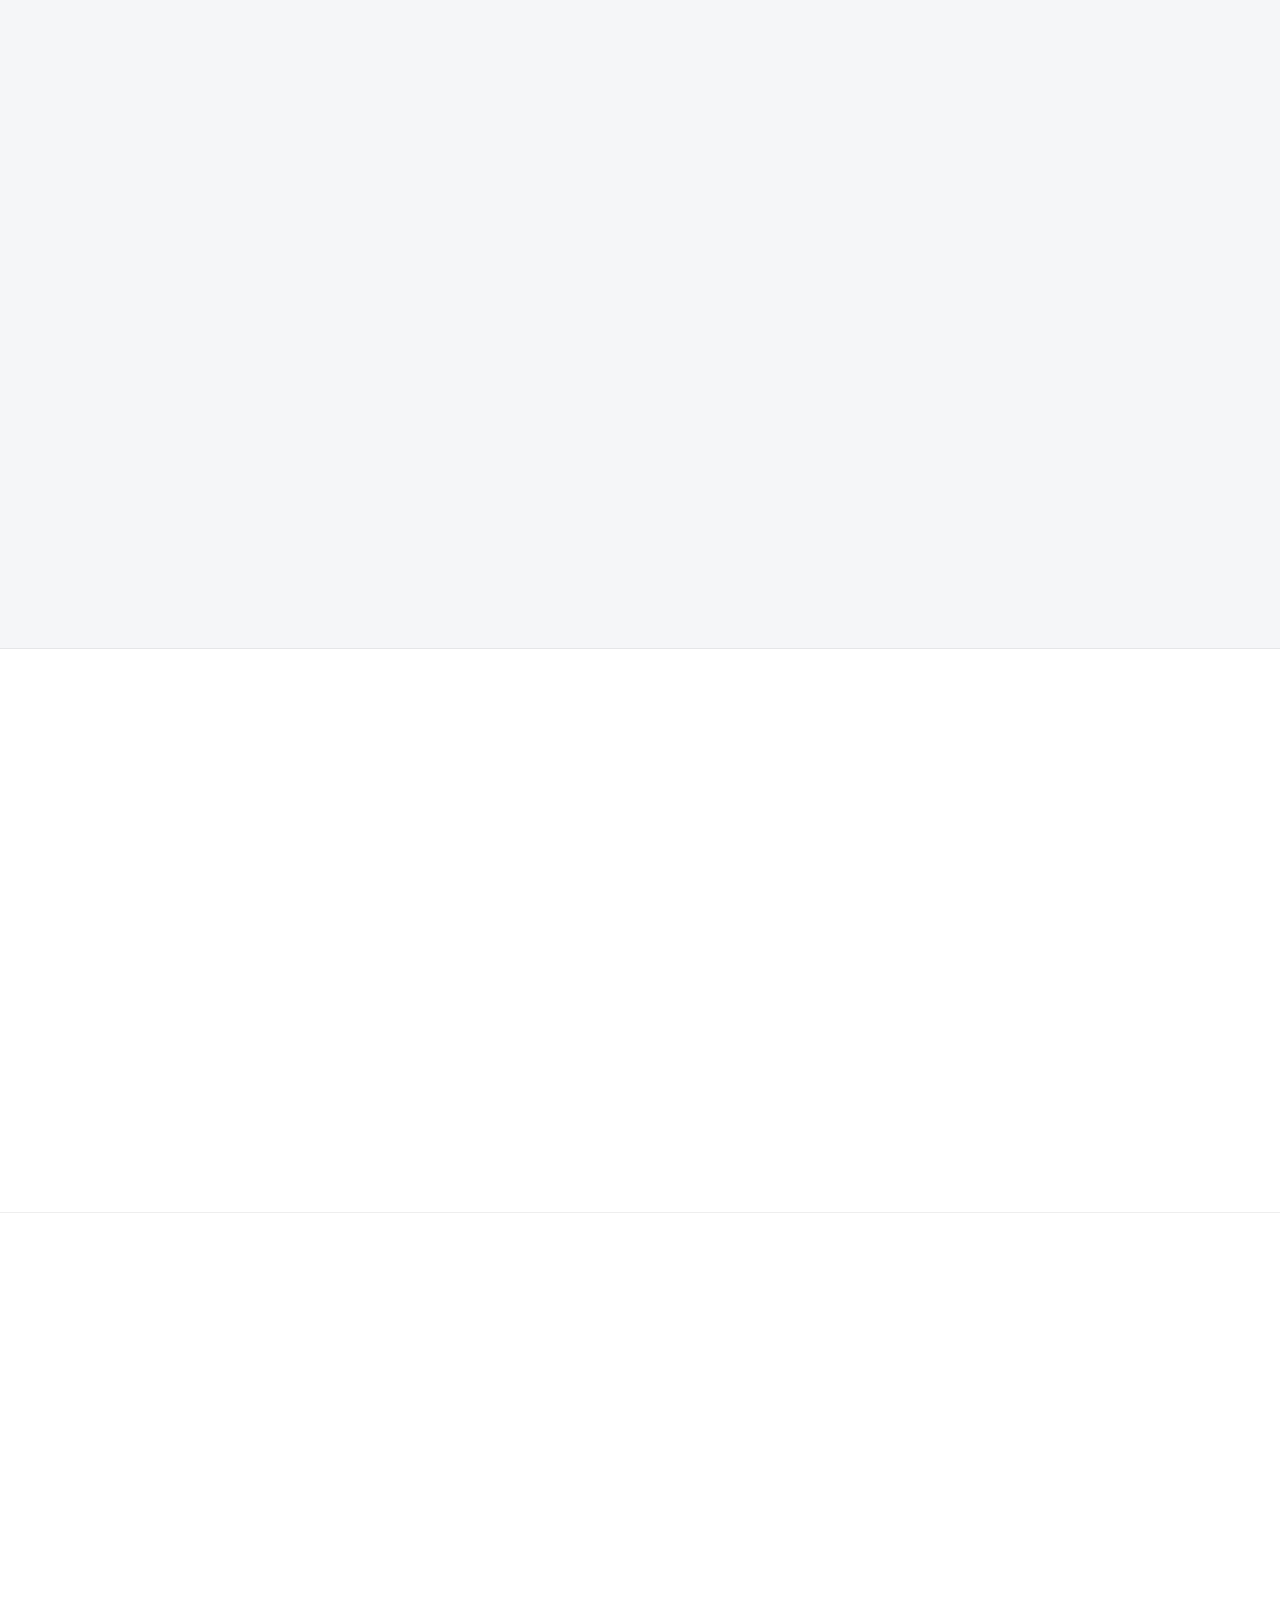
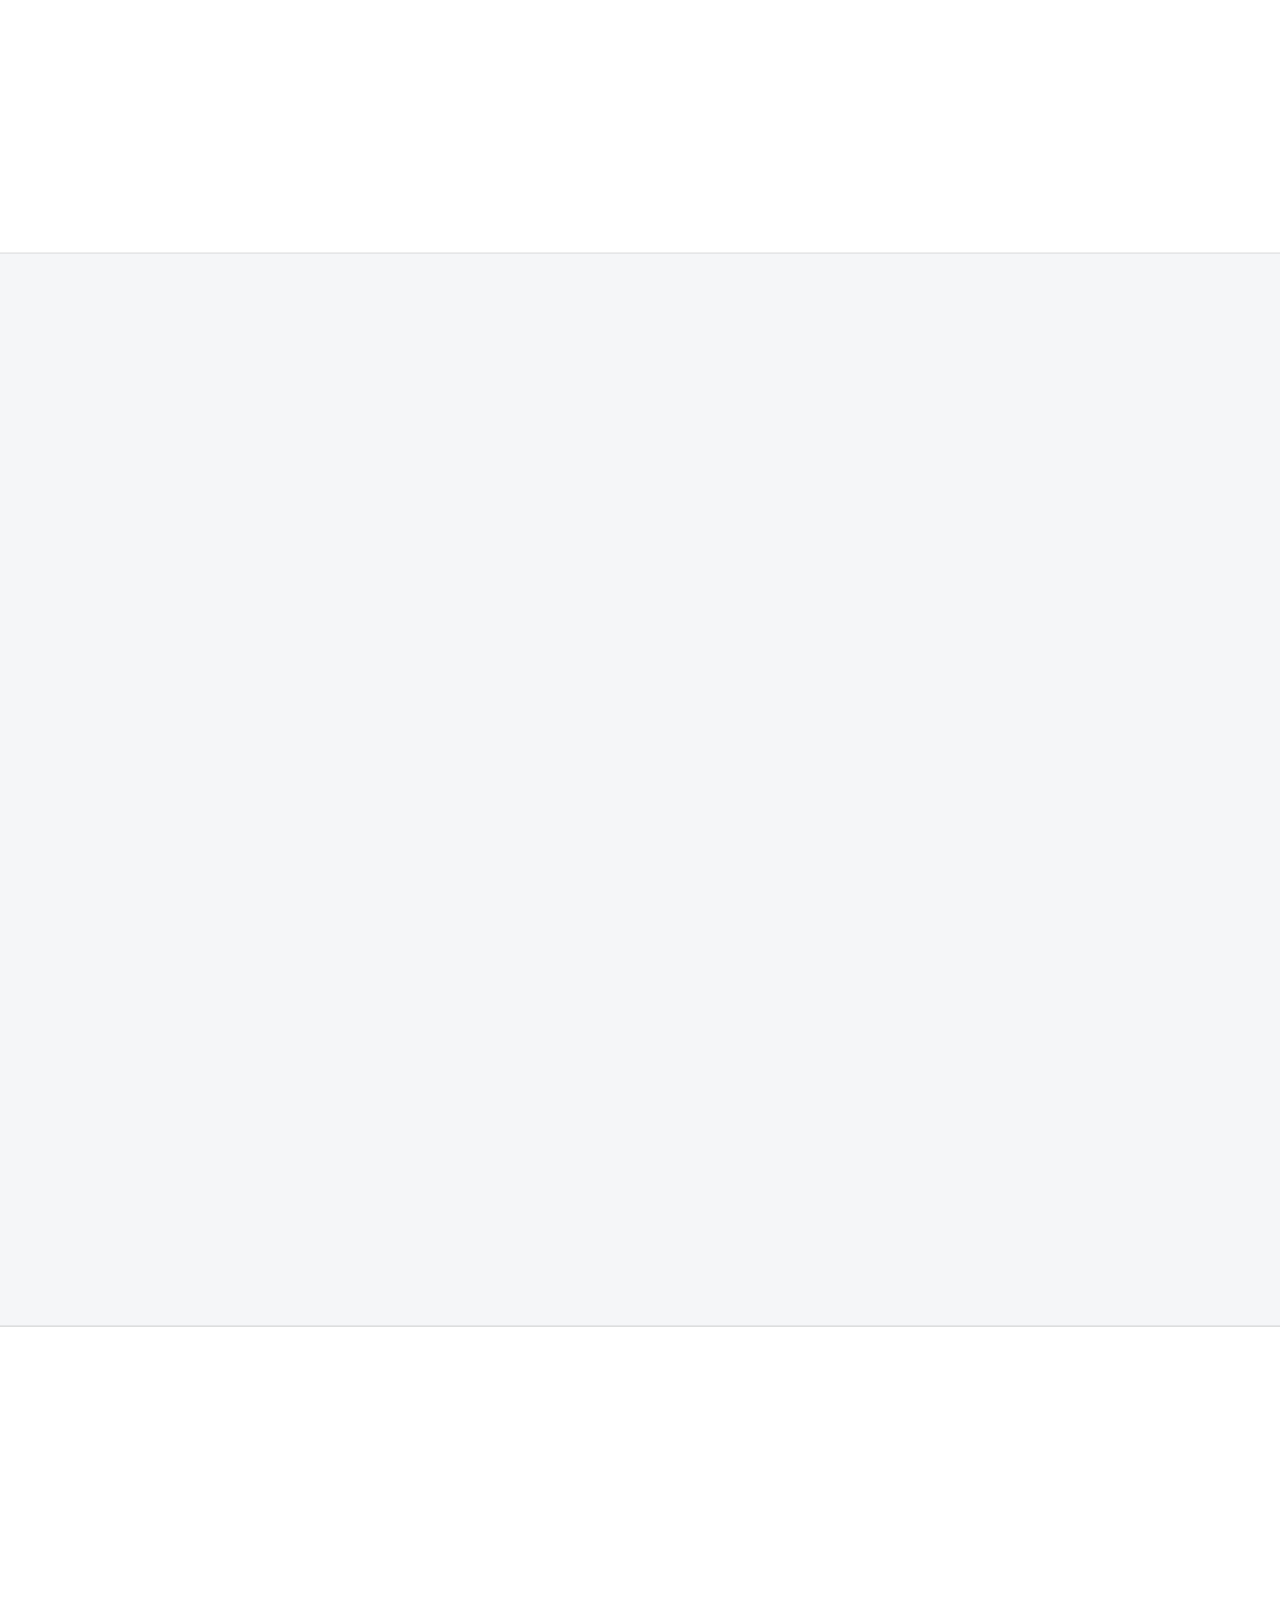
==== commit 96c31731: "Правки по обзору: полоса фактов короче и выровнена, убраны оговорка у отзывов и 'Открыть предложение" ====
--- a/index.html
+++ b/index.html
@@ -24,7 +24,7 @@
 <link rel="manifest" href="site.webmanifest">
 <link rel="preload" href="assets/font/golos-text-cyrillic-400-normal.woff2" as="font" type="font/woff2" crossorigin>
 <link rel="preload" href="assets/font/prata-cyrillic-400-normal.woff2" as="font" type="font/woff2" crossorigin>
-<link rel="stylesheet" href="styles.css?v=e3364733">
+<link rel="stylesheet" href="styles.css?v=eb778132">
 <script type="application/ld+json">{"@context": "https://schema.org", "@type": ["Dentist", "MedicalClinic"], "name": "Стоматологическая клиника «Академия улыбки»", "legalName": "ООО «Академия улыбки»", "telephone": "+79897512851", "url": "https://akademiya-ulybki.ru/", "address": {"@type": "PostalAddress", "streetAddress": "ул. Виноградная, д. 55/1, пом. 22, 2-й этаж", "addressLocality": "Сочи", "addressRegion": "Краснодарский край", "postalCode": "354008", "addressCountry": "RU"}, "geo": {"@type": "GeoCoordinates", "latitude": 43.608995, "longitude": 39.720852}, "hasMap": "https://yandex.ru/maps/org/akademiya_ulybki/196221666219/", "foundingDate": "2026", "employee": {"@type": "Physician", "name": "Белоусова Александра Сергеевна", "jobTitle": "Врач стоматолог-терапевт, хирург, имплантолог", "alumniOf": "Новосибирский государственный медицинский университет"}, "hasCredential": {"@type": "EducationalOccupationalCredential", "credentialCategory": "license", "name": "Лицензия Л041-01126-23/05841444", "dateCreated": "2026-08-03", "recognizedBy": {"@type": "GovernmentOrganization", "name": "Министерство здравоохранения Краснодарского края"}}, "identifier": [{"@type": "PropertyValue", "propertyID": "ИНН", "value": "2366057010"}, {"@type": "PropertyValue", "propertyID": "ОГРН", "value": "1262300000038"}]}</script>
 <script type="application/ld+json">{"@context": "https://schema.org", "@type": "FAQPage", "mainEntity": [{"@type": "Question", "name": "Как проходит первый визит?", "acceptedAnswer": {"@type": "Answer", "text": "Первичный приём длится около часа. Мы разговариваем о том, что беспокоит и чего вы ждёте, осматриваем полость рта, делаем фотопротокол и, если нужно, даём направление на снимок. В конце вы получаете письменный план лечения с этапами и стоимостью. Никаких процедур «заодно» в первый визит не делается — только по вашему решению."}}, {"@type": "Question", "name": "Как часто нужна профессиональная чистка?", "acceptedAnswer": {"@type": "Answer", "text": "Мы рекомендуем раз в три месяца: за этот срок налёт не успевает превратиться в камень, а врач вовремя замечает кариес и воспаление дёсен в самом начале. При заболеваниях дёсен, брекетах и имплантатах интервал тем более короткий. Точный срок врач назначает после осмотра."}}, {"@type": "Question", "name": "Что нельзя делать после чистки?", "acceptedAnswer": {"@type": "Answer", "text": "Два‑три часа не есть и не пить ничего, кроме воды. Сутки — без красящих продуктов: кофе, чай, красное вино, свёкла, соевый соус, ягоды. Сутки — без курения. Эмаль после чистки более восприимчива к пигментам."}}, {"@type": "Question", "name": "Больно ли лечить зубы?", "acceptedAnswer": {"@type": "Answer", "text": "Лечение проходит под местной анестезией. Современные анестетики действуют через несколько минут и полностью убирают чувствительность на время процедуры. Если вы боитесь самого укола, скажите — место инъекции предварительно обезболивается гелем."}}, {"@type": "Question", "name": "Обязательно ли удалять зубы мудрости?", "acceptedAnswer": {"@type": "Answer", "text": "Нет. Удаляют те, что растут неправильно, упираются в соседний зуб, регулярно воспаляются или не поддаются лечению. Здоровый, прорезавшийся и доступный для чистки зуб мудрости можно оставить."}}]}</script>
 <script type="application/ld+json">{"@context": "https://schema.org", "@type": "WebSite", "name": "Академия улыбки", "url": "https://akademiya-ulybki.ru/", "inLanguage": "ru-RU", "publisher": {"@type": "Organization", "name": "ООО «Академия улыбки»"}}</script>
@@ -111,8 +111,8 @@
   <div class="wrap proof__in">
     <div><b>Лицензия</b><span>Л041‑01126‑23/05841444, Минздрав Краснодарского края</span></div>
     <div><b>Открылись в 2026</b><span>два кабинета и новое оборудование</span></div>
-    <div><b>11 лет практики</b><span>врача, ведущего приём</span></div>
-    <div><b>Приём по записи</b><span>второй этаж, есть парковка</span></div>
+    <div><b>11 лет практики</b></div>
+    <div><b>Приём по записи</b></div>
   </div>
 </section>
 
@@ -144,7 +144,7 @@
         <li>Фотопротокол, письменный план и смета</li>
         <li>При необходимости — направление на КЛКТ</li>
       </ul>
-      <p class="hint hint--quiet" id="drill-hint"><button class="lnk offer__skip" type="button" id="drill-skip">Открыть предложение</button></p>
+      <p class="hint hint--quiet" id="drill-hint"><button class="lnk offer__skip" type="button" id="drill-skip">Показать цену</button></p>
     </div>
     <div class="offer__stage rv" id="stage">
       <div class="slab" id="slab">
@@ -338,7 +338,7 @@
 <!-- ОТЗЫВЫ -->
 <section class="sec revs" id="otzyvy">
   <div class="wrap">
-    <header class="sec__head sec__head--c rv"><p class="eyebrow">Отзывы</p><h2>Что пишут пациенты</h2><p class="sec__note">Диагнозы и подробности лечения не публикуем — это врачебная тайна.</p></header>
+    <header class="sec__head sec__head--c rv"><p class="eyebrow">Отзывы</p><h2>Что пишут пациенты</h2></header>
     <div class="revs__grid"><figure class="rev rv"><blockquote>Хожу к этому специалисту уже 10 лет. Раньше боялся стоматологов как огня, теперь хожу спокойно. Врач всегда всё объяснит простыми словами, ничего не навязывает. Если можно обойтись без сложного лечения — говорит честно.</blockquote><figcaption><b>Антон Р.</b></figcaption></figure>
 <figure class="rev rv"><blockquote>Пришла к Александре по рекомендации. Очень внимательный и грамотный хирург-стоматолог-имплантолог. В самой клинике всё новое, чистое и современное.</blockquote><figcaption><b>Татьяна К.</b></figcaption></figure>
 <figure class="rev rv"><blockquote>Чувствуется огромный опыт, уверенность и искреннее желание помочь человеку, а не просто поставить галочку. После визита — уверенность, что здоровье в надёжных руках.</blockquote><figcaption><b>Гела Н.</b></figcaption></figure>
@@ -654,6 +654,6 @@
 <script src="vendor/gsap.min.js?v=2d26f4c0"></script>
 <script src="vendor/ScrollTrigger.min.js?v=489bcf6d"></script>
 <script src="vendor/Draggable.min.js?v=1d366323"></script>
-<script src="main.js?v=148d8425"></script>
+<script src="main.js?v=7abd81ac"></script>
 </body>
 </html>
--- a/styles.css
+++ b/styles.css
@@ -310,7 +310,7 @@
 /* ДОКАЗАТЕЛЬСТВА */
 .proof{border-top:1px solid var(--hair);border-bottom:1px solid var(--hair)}
 .proof__in{display:grid;grid-template-columns:repeat(4,1fr)}
-.proof__in > div{padding:22px 24px 22px 0;border-left:1px solid var(--hair-2);padding-left:24px;display:flex;flex-direction:column;gap:4px}
+.proof__in > div{padding:22px 24px 22px 0;border-left:1px solid var(--hair-2);padding-left:24px;display:flex;flex-direction:column;justify-content:center;gap:4px}
 .proof__in > div:first-child{border-left:0;padding-left:0}
 .proof b{font-weight:500;font-size:var(--fs-3)}
 .proof span{font-size:var(--fs-2);color:var(--mute);line-height:1.45}
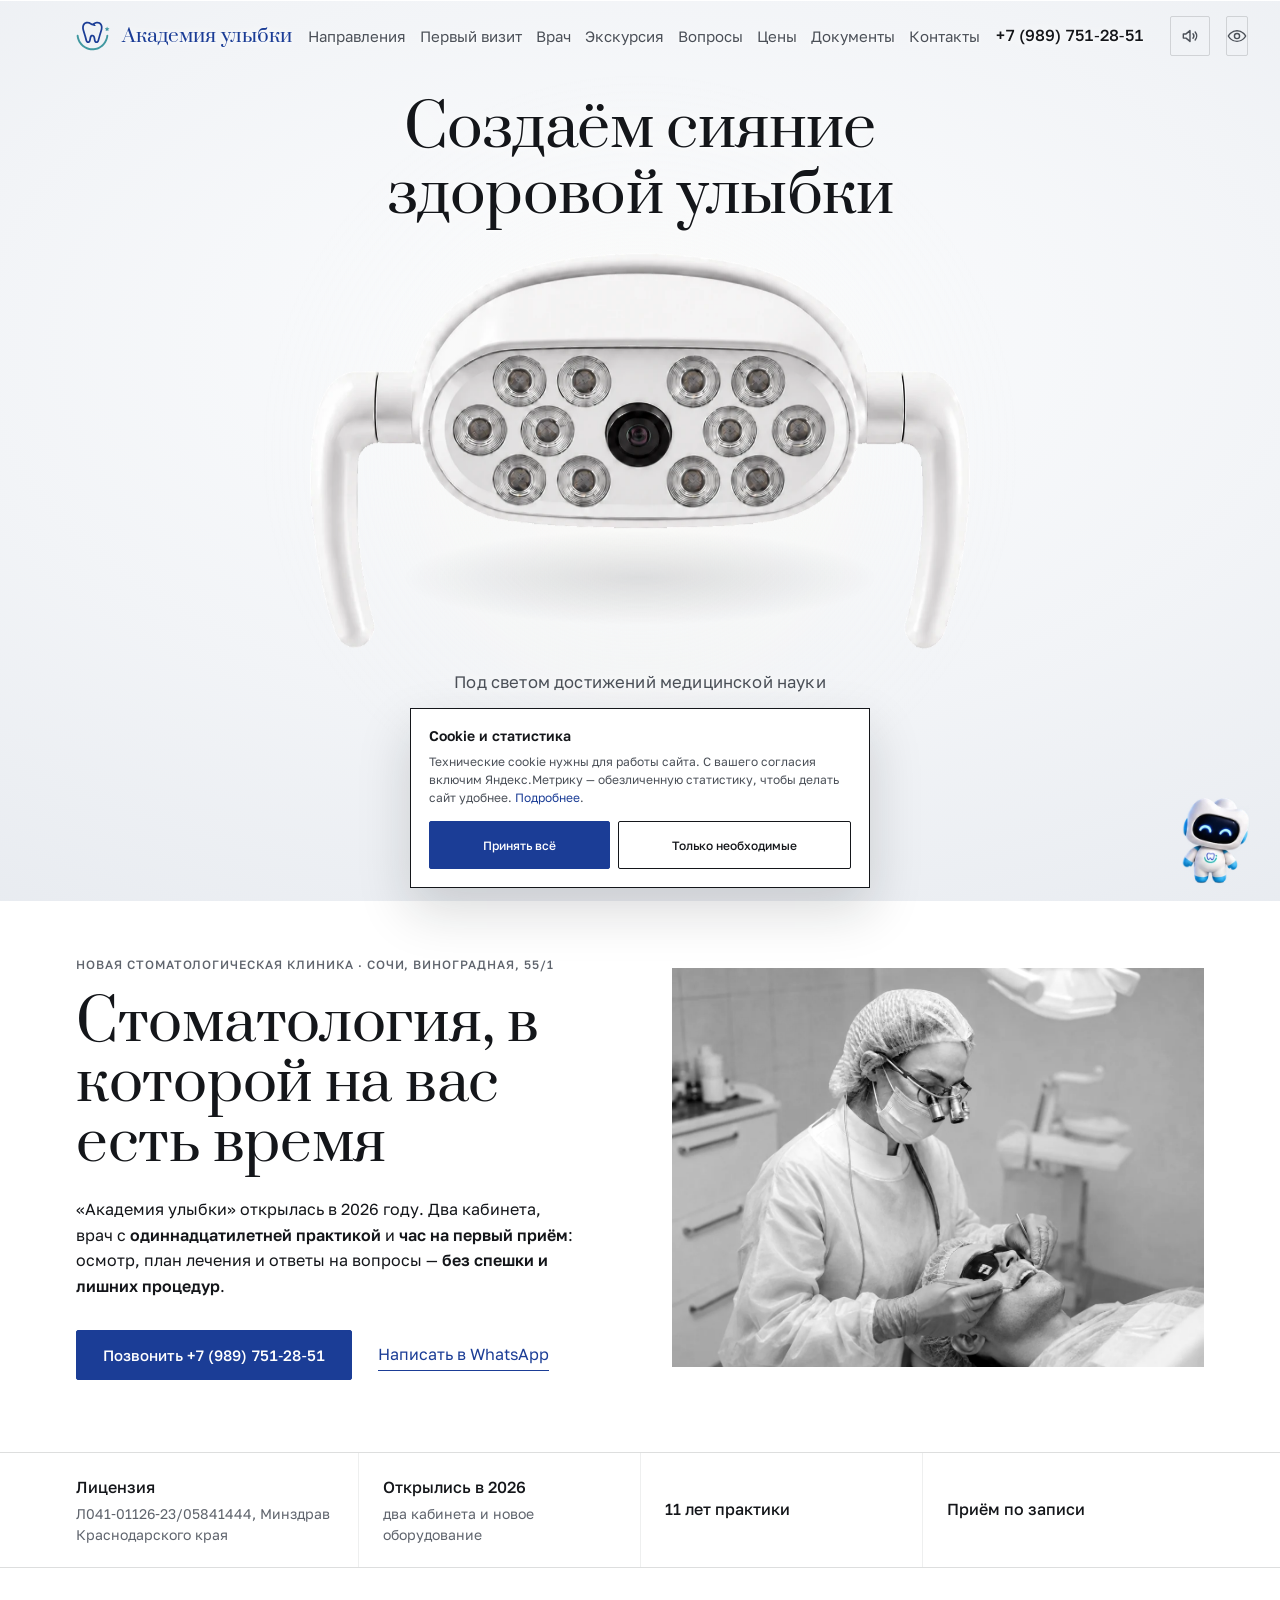
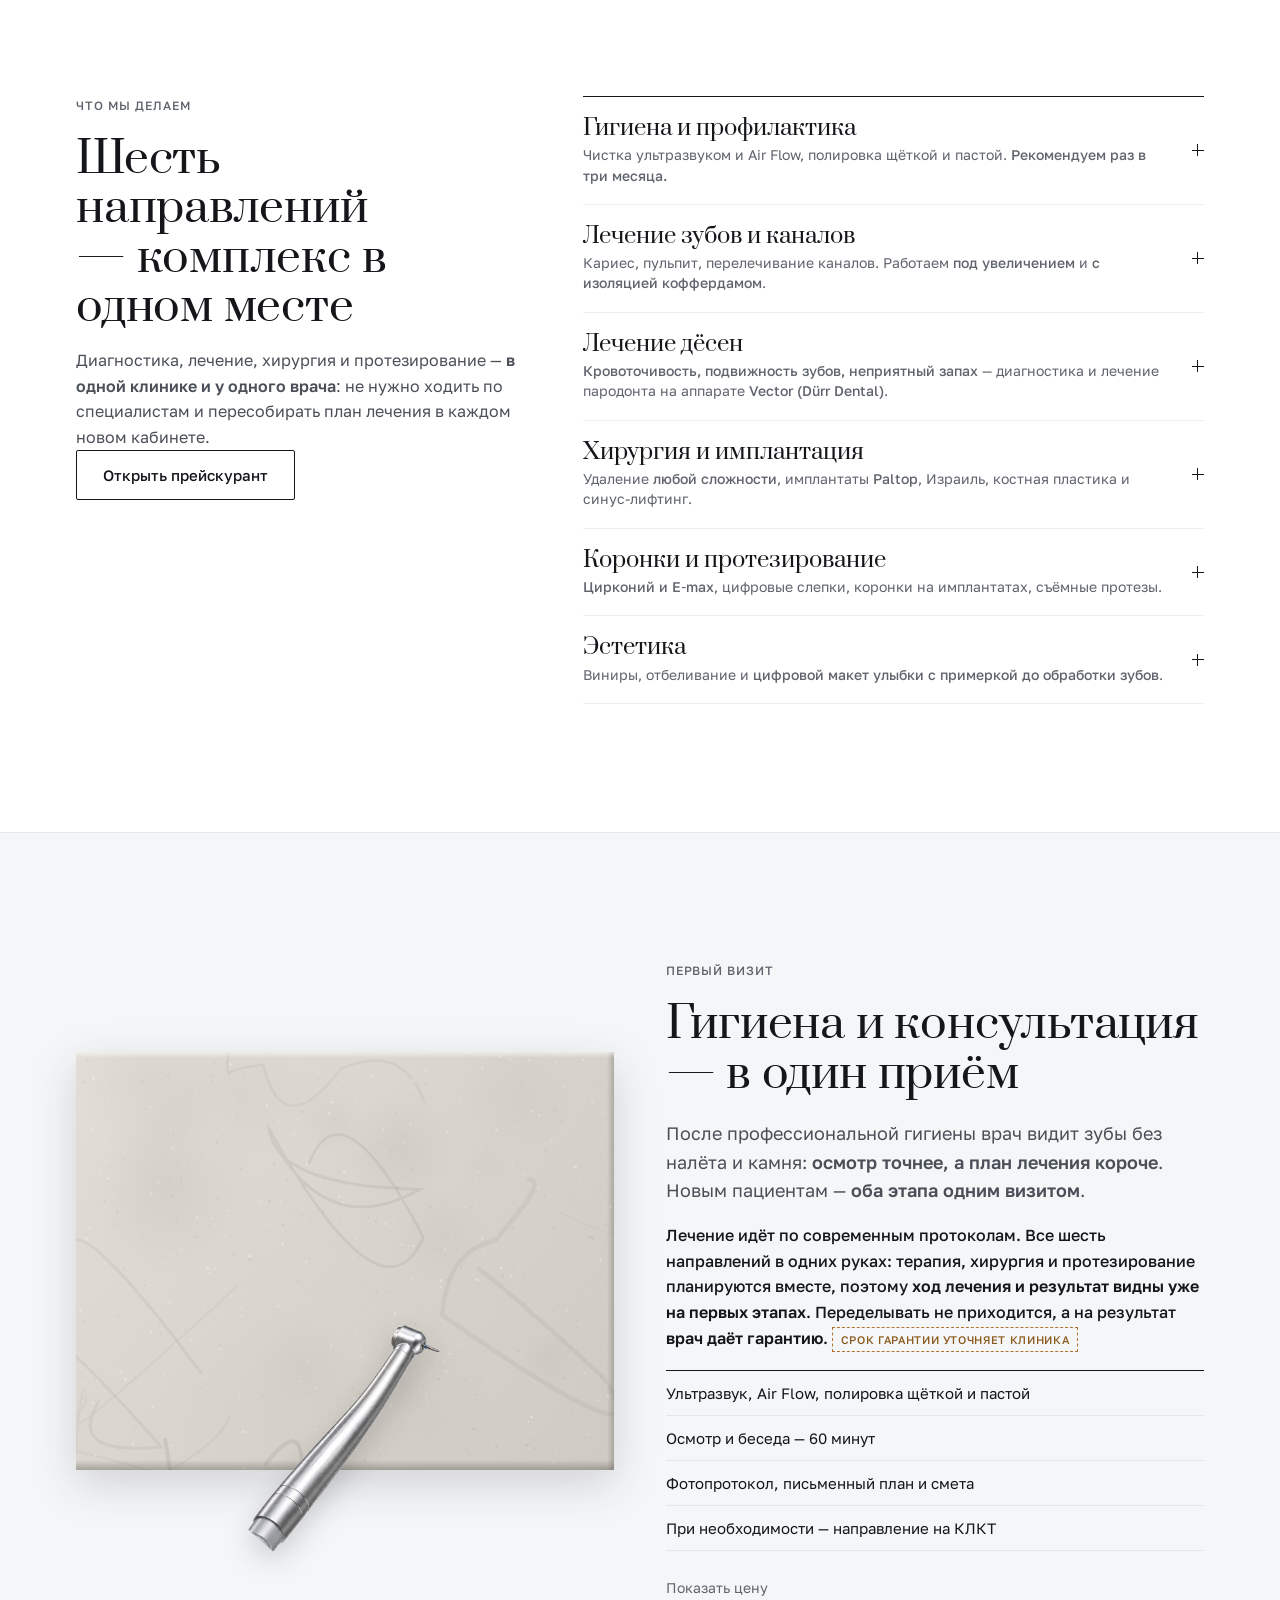
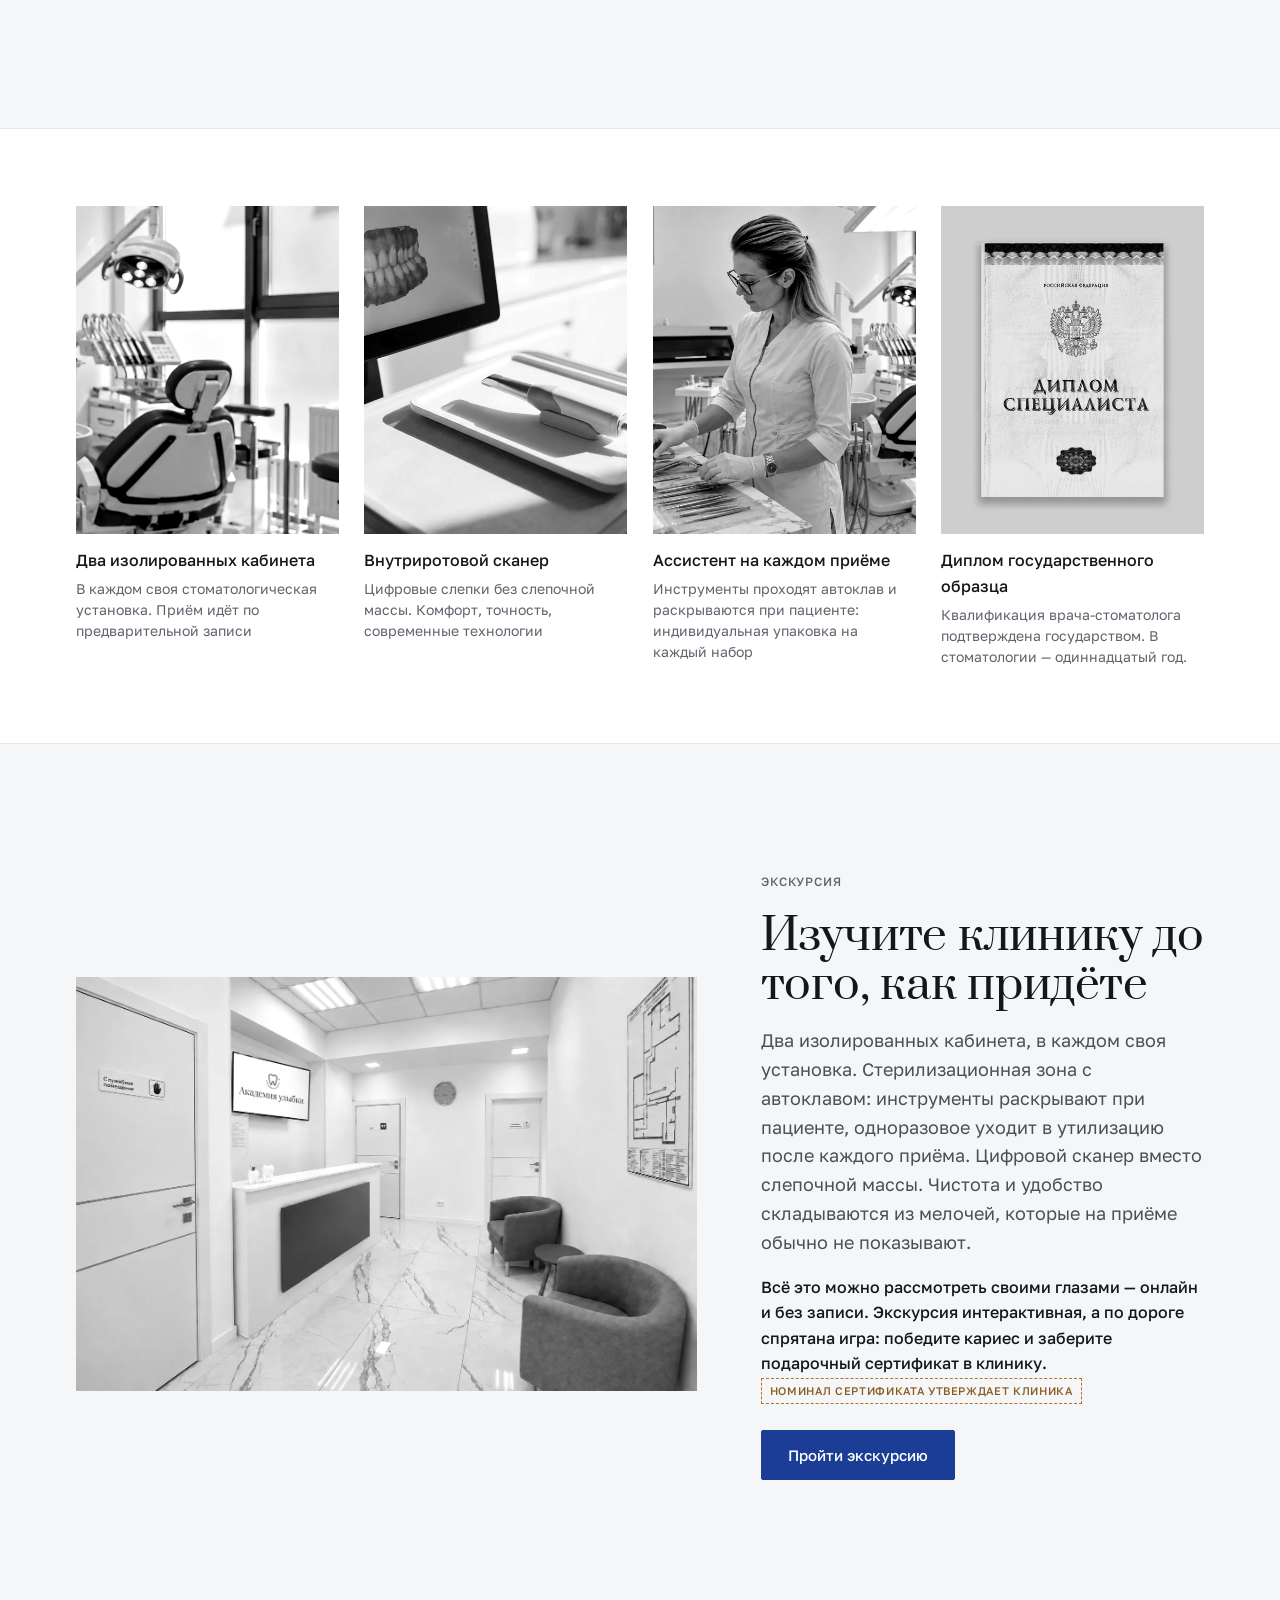
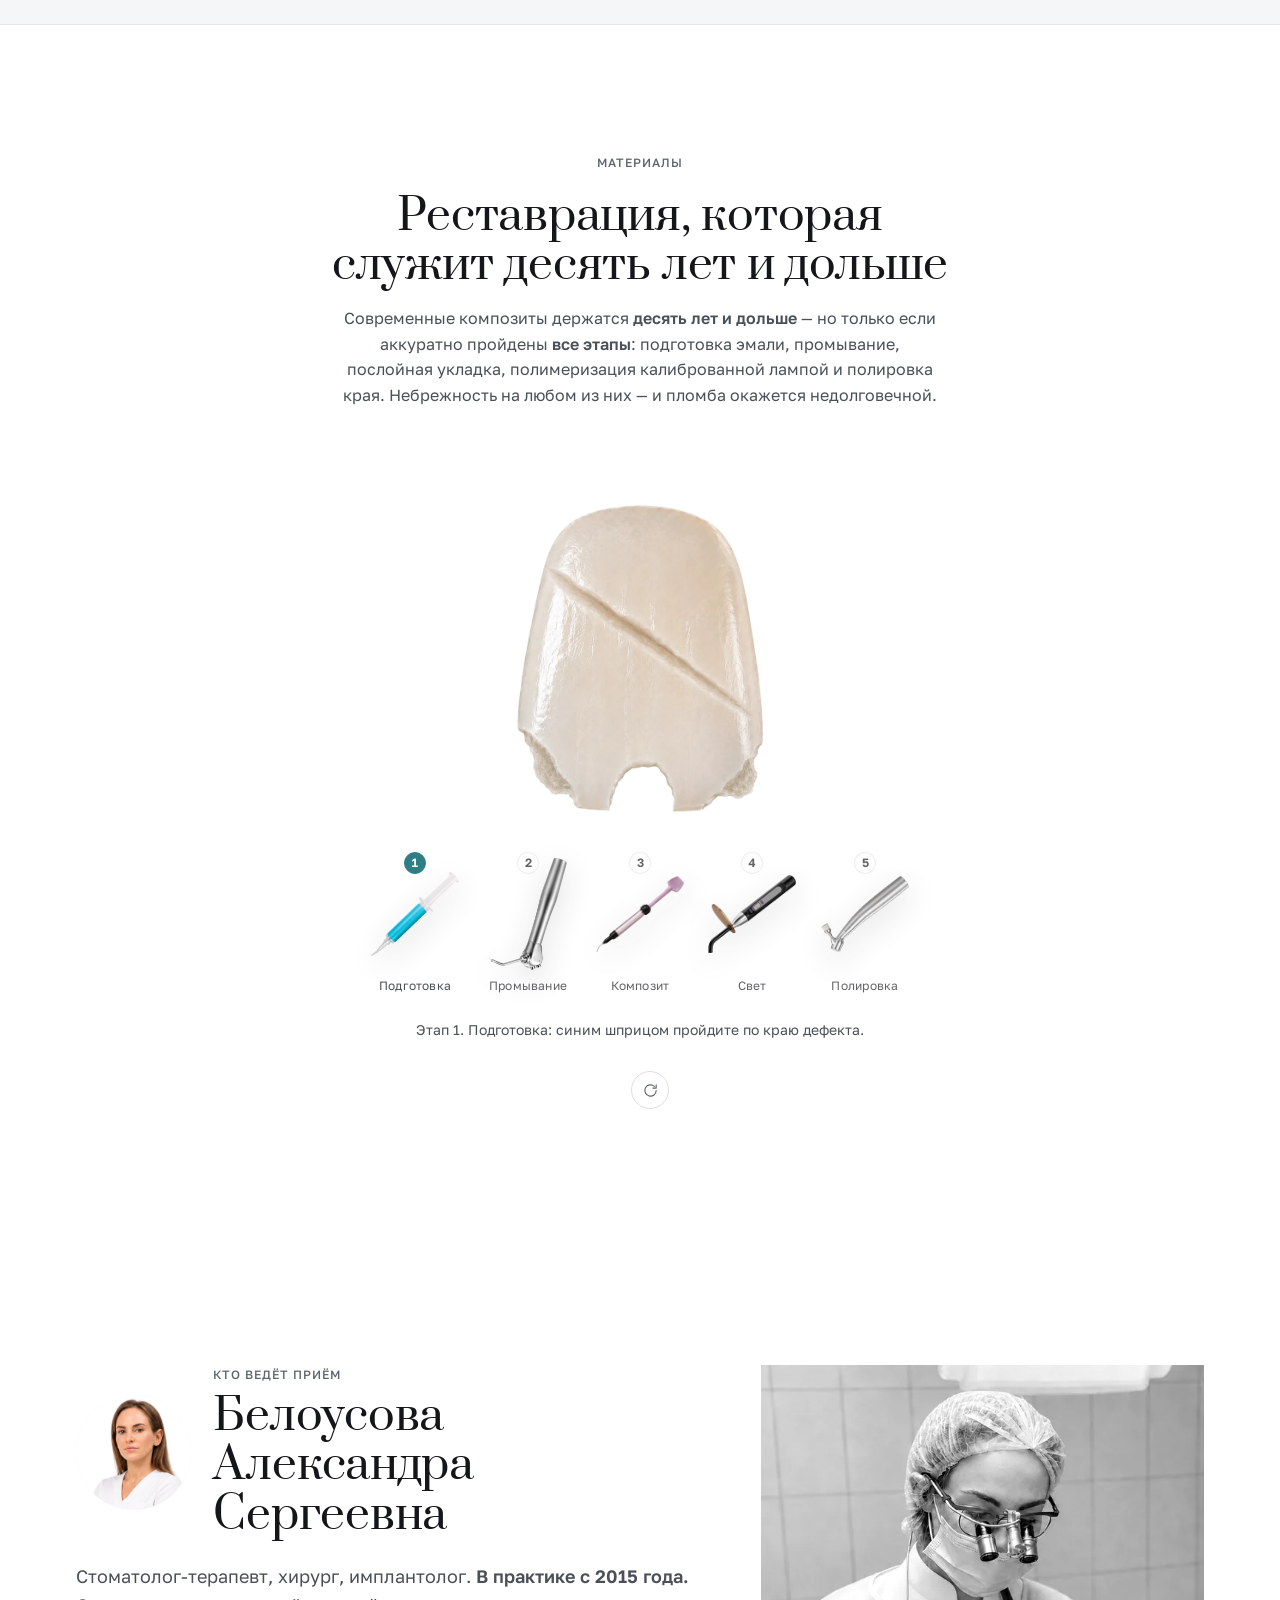
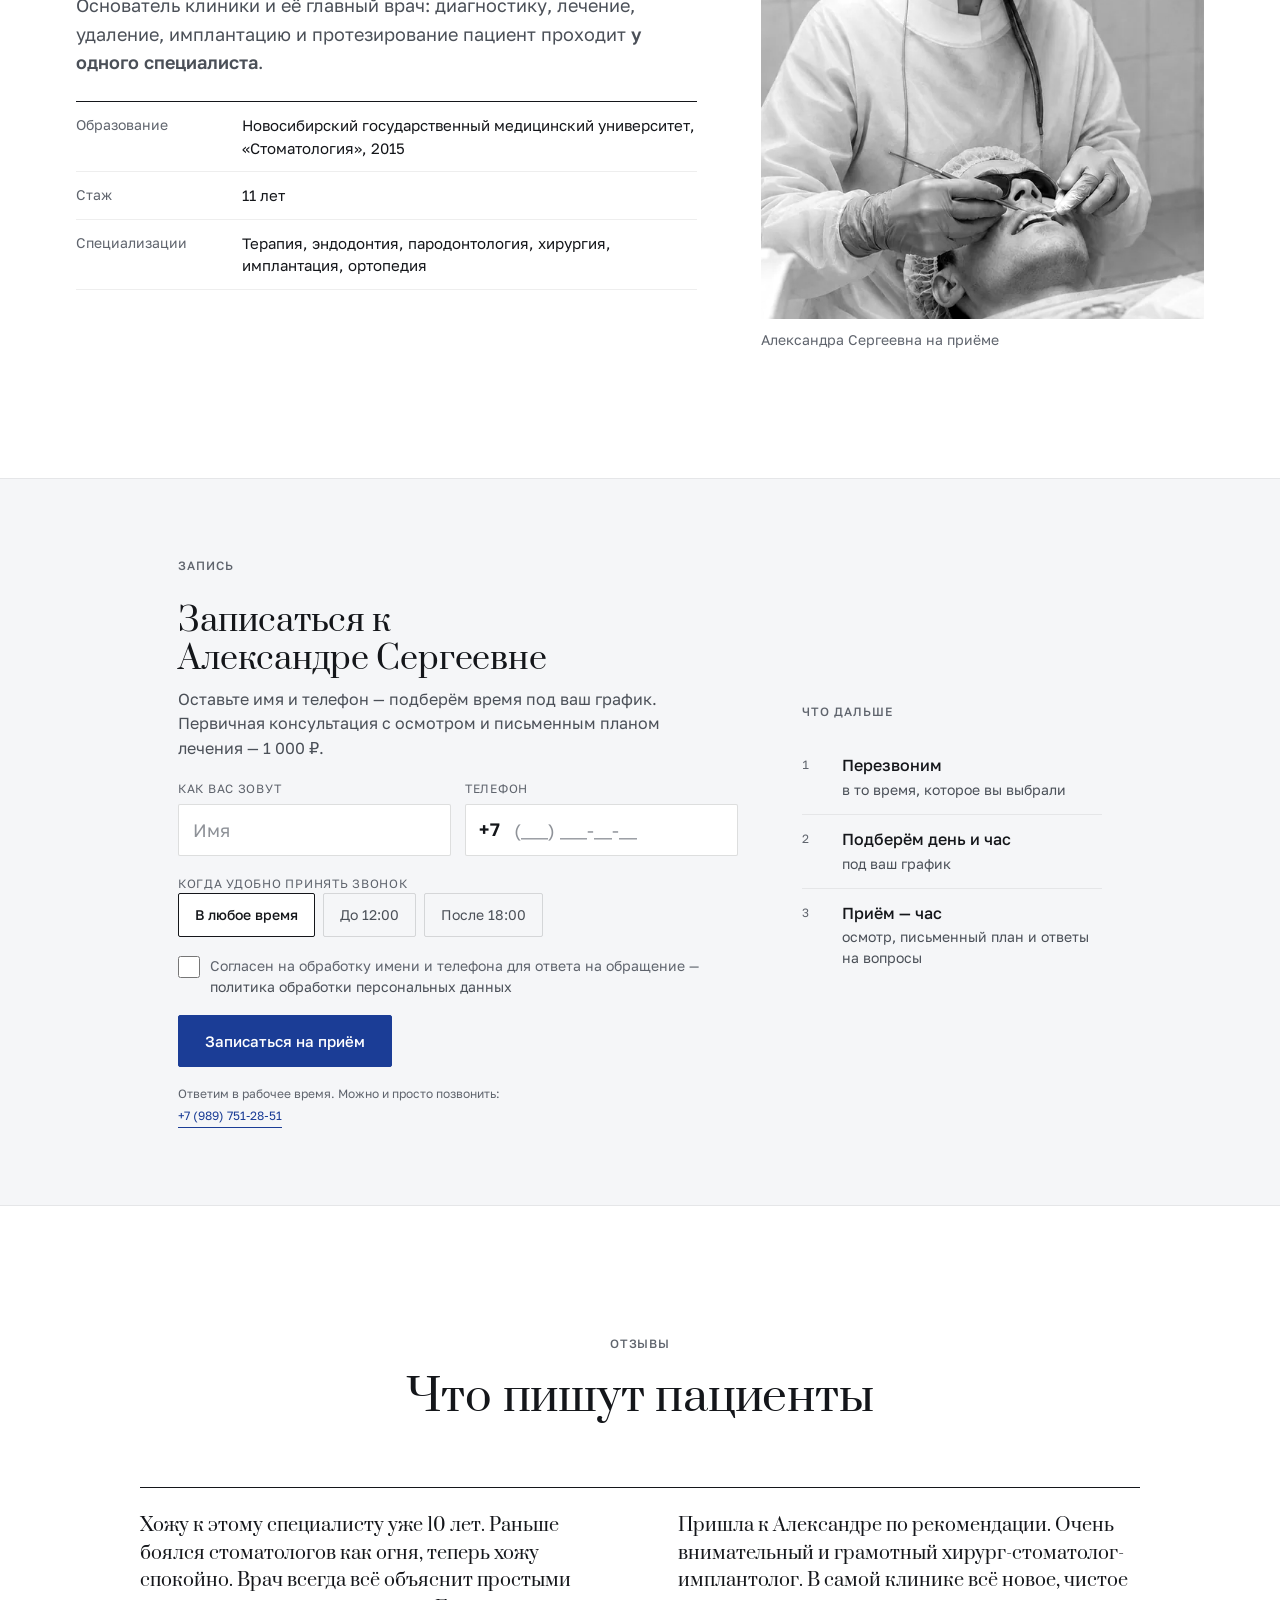
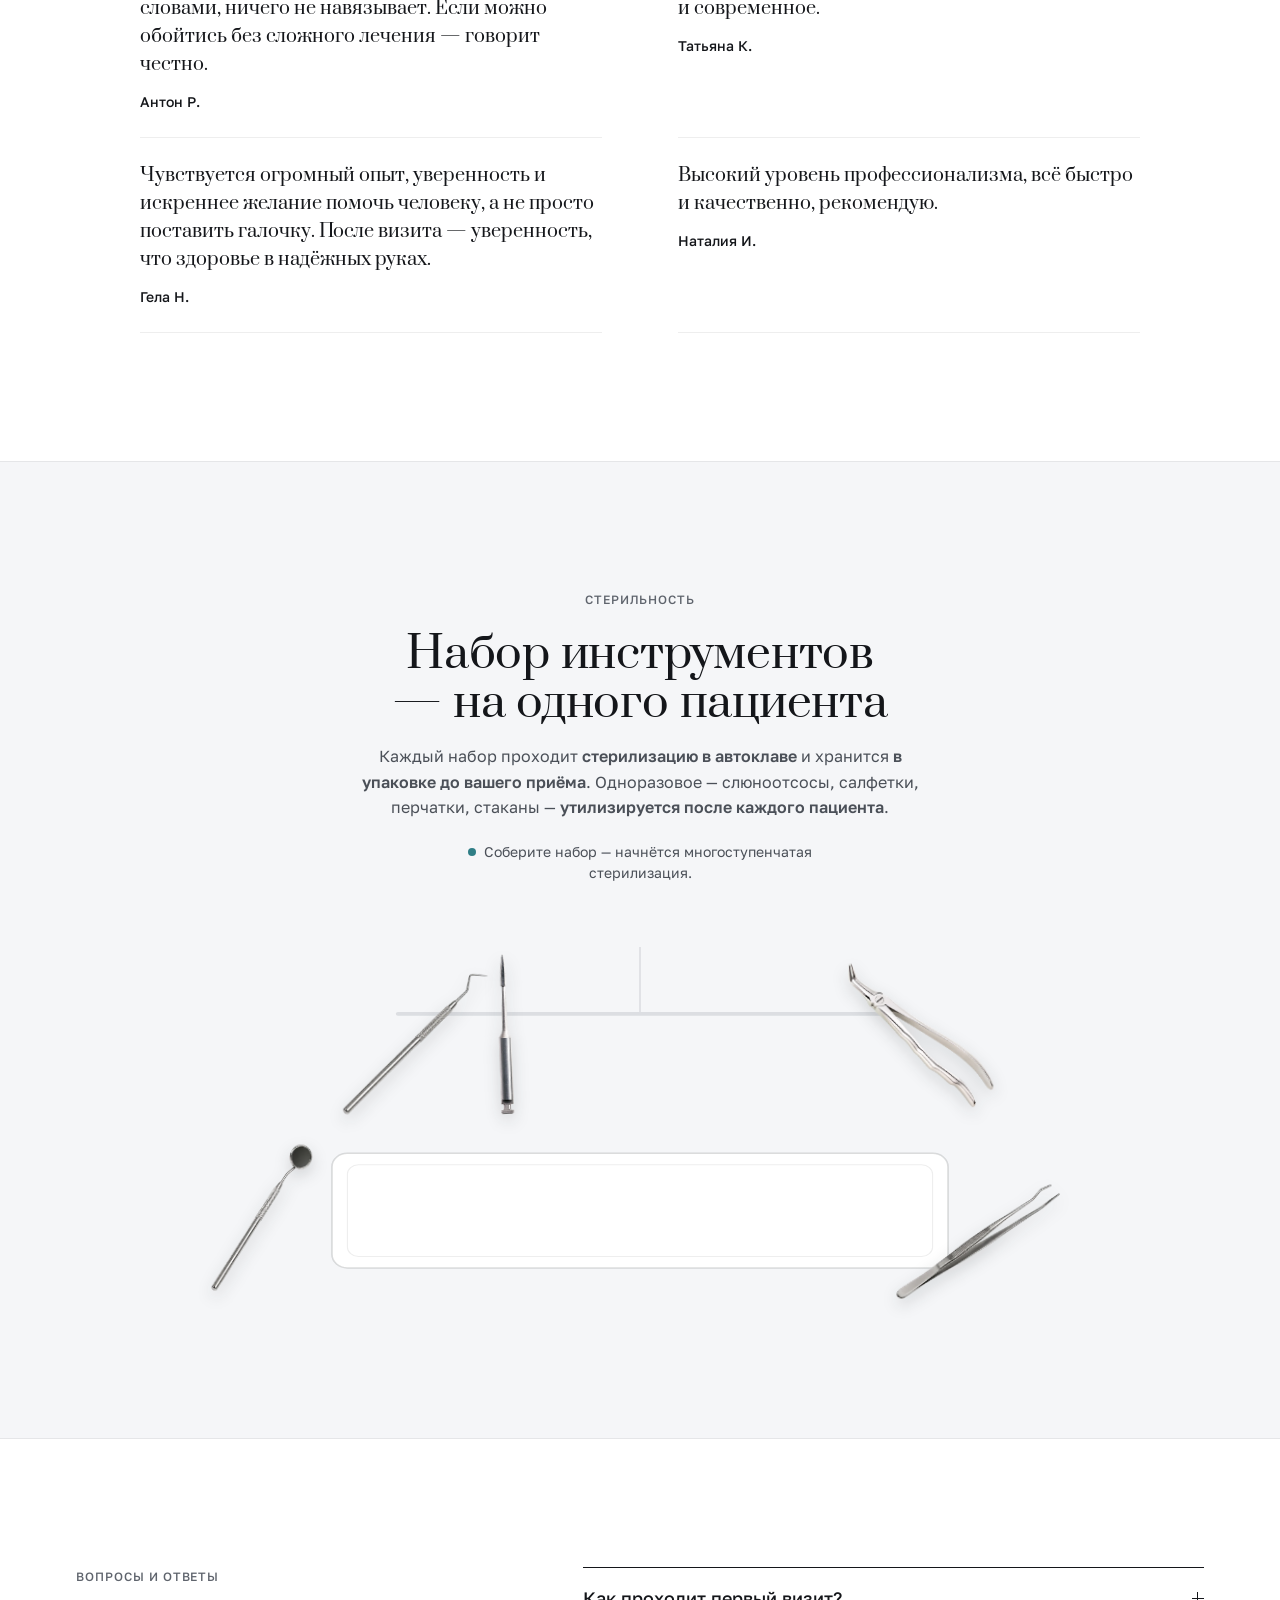
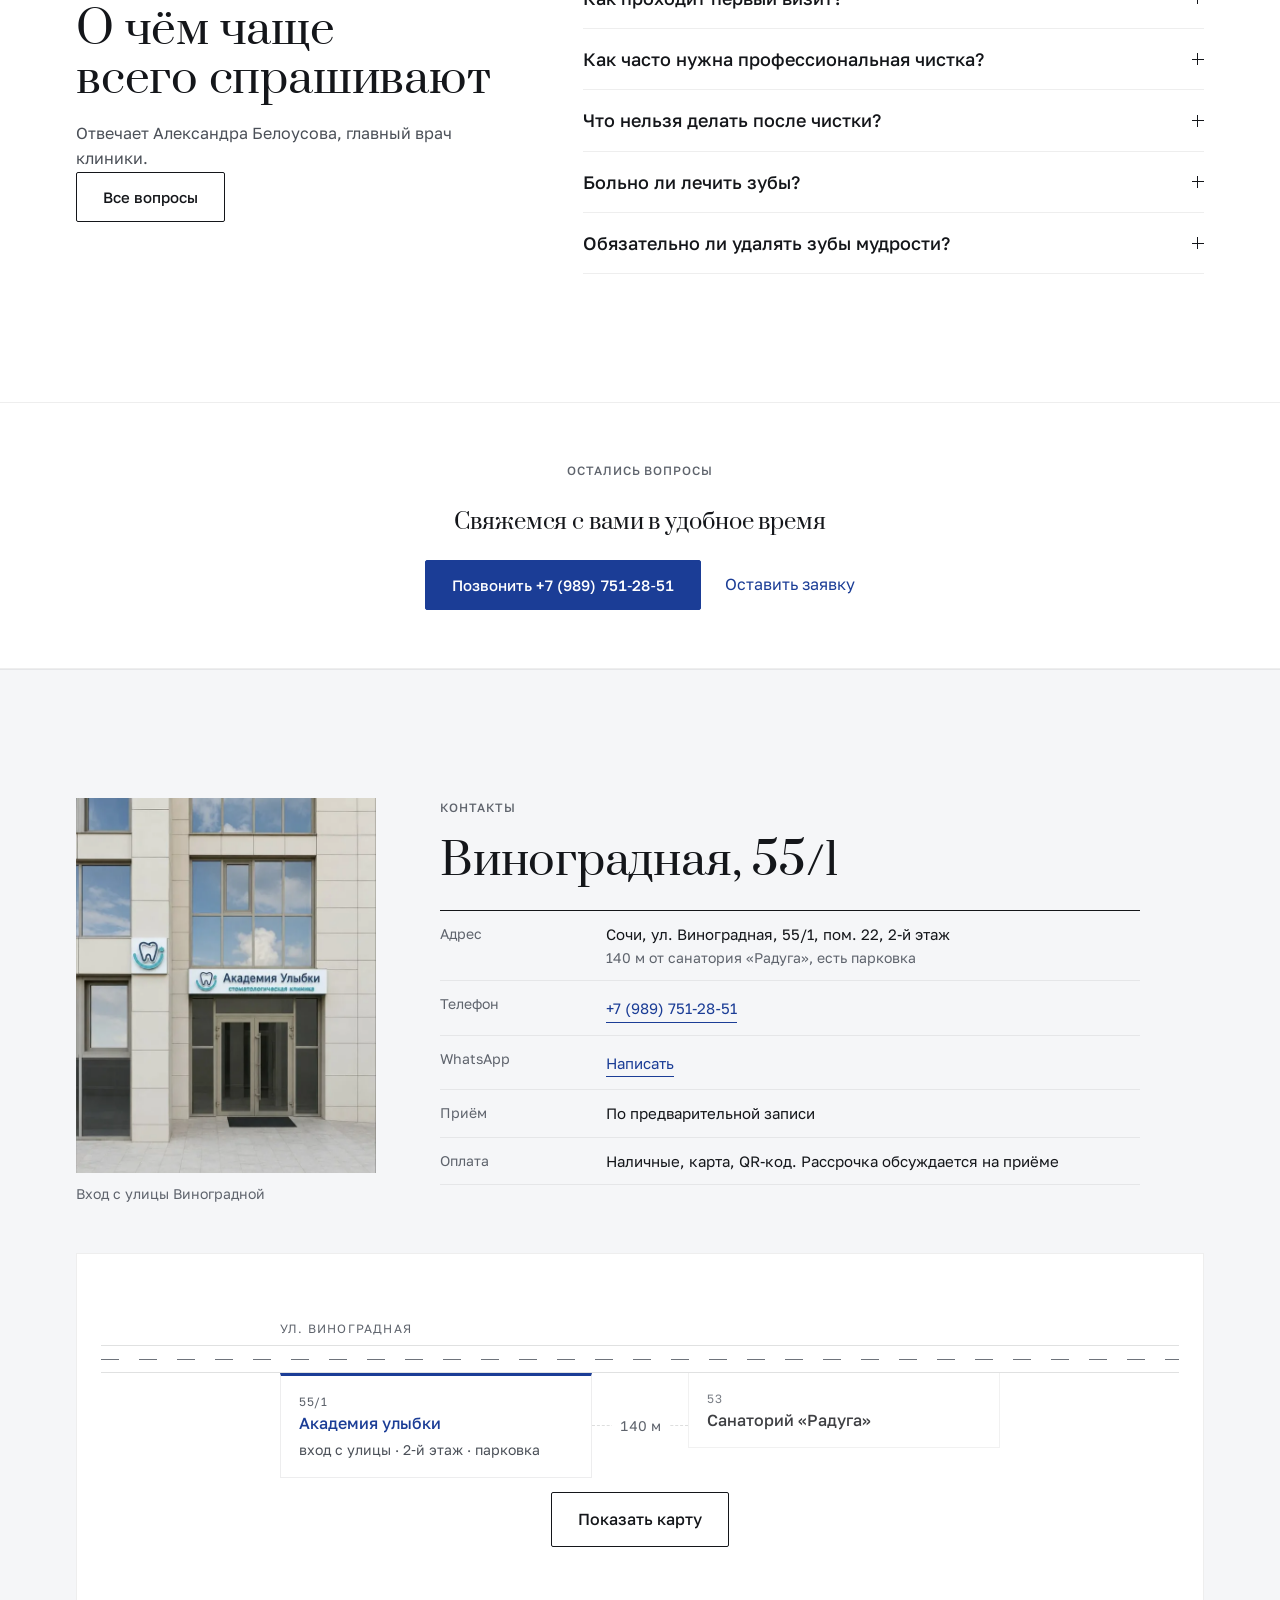
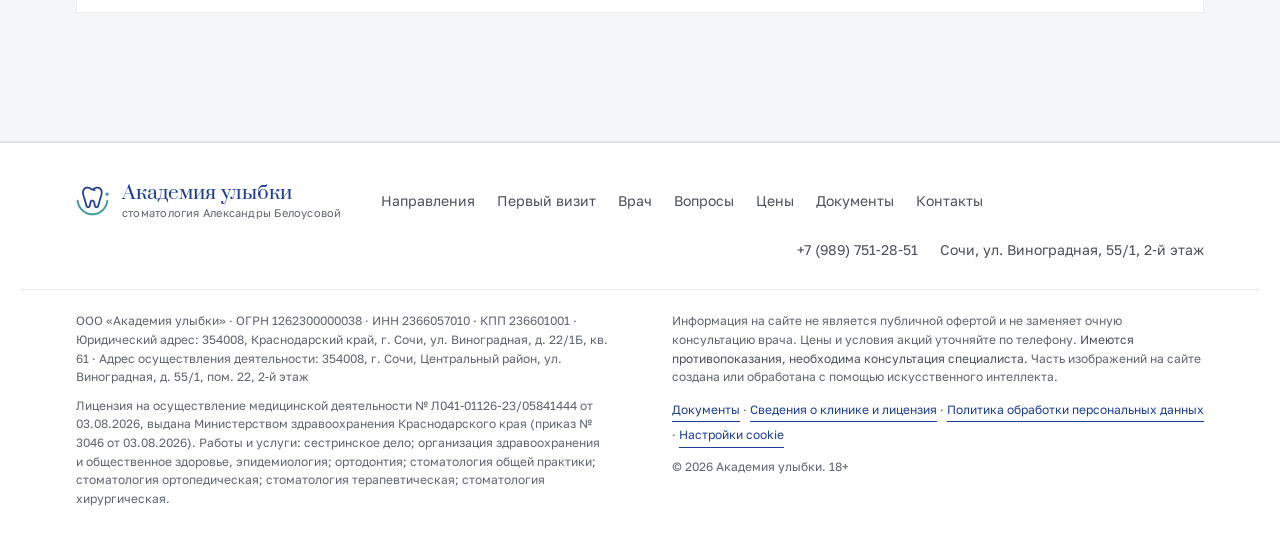
==== commit 8ad2489d: "Короче вступление, схема вместо пустой карты, одна форма вместо двух, живее маскот - вступление вдво" ====
--- a/index.html
+++ b/index.html
@@ -24,7 +24,7 @@
 <link rel="manifest" href="site.webmanifest">
 <link rel="preload" href="assets/font/golos-text-cyrillic-400-normal.woff2" as="font" type="font/woff2" crossorigin>
 <link rel="preload" href="assets/font/prata-cyrillic-400-normal.woff2" as="font" type="font/woff2" crossorigin>
-<link rel="stylesheet" href="styles.css?v=eb778132">
+<link rel="stylesheet" href="styles.css?v=d5b525e6">
 <script type="application/ld+json">{"@context": "https://schema.org", "@type": ["Dentist", "MedicalClinic"], "name": "Стоматологическая клиника «Академия улыбки»", "legalName": "ООО «Академия улыбки»", "telephone": "+79897512851", "url": "https://akademiya-ulybki.ru/", "address": {"@type": "PostalAddress", "streetAddress": "ул. Виноградная, д. 55/1, пом. 22, 2-й этаж", "addressLocality": "Сочи", "addressRegion": "Краснодарский край", "postalCode": "354008", "addressCountry": "RU"}, "geo": {"@type": "GeoCoordinates", "latitude": 43.608995, "longitude": 39.720852}, "hasMap": "https://yandex.ru/maps/org/akademiya_ulybki/196221666219/", "foundingDate": "2026", "employee": {"@type": "Physician", "name": "Белоусова Александра Сергеевна", "jobTitle": "Врач стоматолог-терапевт, хирург, имплантолог", "alumniOf": "Новосибирский государственный медицинский университет"}, "hasCredential": {"@type": "EducationalOccupationalCredential", "credentialCategory": "license", "name": "Лицензия Л041-01126-23/05841444", "dateCreated": "2026-08-03", "recognizedBy": {"@type": "GovernmentOrganization", "name": "Министерство здравоохранения Краснодарского края"}}, "identifier": [{"@type": "PropertyValue", "propertyID": "ИНН", "value": "2366057010"}, {"@type": "PropertyValue", "propertyID": "ОГРН", "value": "1262300000038"}]}</script>
 <script type="application/ld+json">{"@context": "https://schema.org", "@type": "FAQPage", "mainEntity": [{"@type": "Question", "name": "Как проходит первый визит?", "acceptedAnswer": {"@type": "Answer", "text": "Первичный приём длится около часа. Мы разговариваем о том, что беспокоит и чего вы ждёте, осматриваем полость рта, делаем фотопротокол и, если нужно, даём направление на снимок. В конце вы получаете письменный план лечения с этапами и стоимостью. Никаких процедур «заодно» в первый визит не делается — только по вашему решению."}}, {"@type": "Question", "name": "Как часто нужна профессиональная чистка?", "acceptedAnswer": {"@type": "Answer", "text": "Мы рекомендуем раз в три месяца: за этот срок налёт не успевает превратиться в камень, а врач вовремя замечает кариес и воспаление дёсен в самом начале. При заболеваниях дёсен, брекетах и имплантатах интервал тем более короткий. Точный срок врач назначает после осмотра."}}, {"@type": "Question", "name": "Что нельзя делать после чистки?", "acceptedAnswer": {"@type": "Answer", "text": "Два‑три часа не есть и не пить ничего, кроме воды. Сутки — без красящих продуктов: кофе, чай, красное вино, свёкла, соевый соус, ягоды. Сутки — без курения. Эмаль после чистки более восприимчива к пигментам."}}, {"@type": "Question", "name": "Больно ли лечить зубы?", "acceptedAnswer": {"@type": "Answer", "text": "Лечение проходит под местной анестезией. Современные анестетики действуют через несколько минут и полностью убирают чувствительность на время процедуры. Если вы боитесь самого укола, скажите — место инъекции предварительно обезболивается гелем."}}, {"@type": "Question", "name": "Обязательно ли удалять зубы мудрости?", "acceptedAnswer": {"@type": "Answer", "text": "Нет. Удаляют те, что растут неправильно, упираются в соседний зуб, регулярно воспаляются или не поддаются лечению. Здоровый, прорезавшийся и доступный для чистки зуб мудрости можно оставить."}}]}</script>
 <script type="application/ld+json">{"@context": "https://schema.org", "@type": "WebSite", "name": "Академия улыбки", "url": "https://akademiya-ulybki.ru/", "inLanguage": "ru-RU", "publisher": {"@type": "Organization", "name": "ООО «Академия улыбки»"}}</script>
@@ -84,7 +84,11 @@
       </div>
     </div>
     <div class="intro__flash" aria-hidden="true"></div>
-    <p class="intro__hint"><button class="intro__go" type="button">Прокрутите вниз<span class="intro__arrow" aria-hidden="true"></span></button></p>
+    <div class="intro__foot">
+      <p class="intro__where">Сочи, Виноградная, 55/1, 2‑й этаж</p>
+      <a class="btn btn--fill intro__call" href="tel:+79897512851" data-track="intro_call">Позвонить</a>
+      <p class="intro__hint"><button class="intro__go" type="button" aria-label="Перейти к сайту"><span class="intro__golabel">Прокрутите вниз</span><span class="intro__arrow" aria-hidden="true"></span></button></p>
+    </div>
   </div>
 </section>
 
@@ -269,8 +273,8 @@
 </section>
 
 <!-- ПЕРЕБИВКА: после врача -->
-<section class="sec lfband" aria-label="Записаться на приём">
-  <div class="wrap lfband__in rv">
+<section class="sec lfband" id="zapis" aria-label="Записаться на приём">
+  <div class="wrap lfband__in lfband__in--pair rv">
     <form class="lf" id="lf-doc" novalidate>
       <div class="lf__head">
         <p class="eyebrow">Запись</p>
@@ -332,6 +336,18 @@
         Позвоните, пожалуйста: <a class="lnk" href="tel:+79897512851">+7 (989) 751‑28‑51</a> —
         запишем на приём за минуту.</p>
     </form>
+    <!-- Что будет после отправки. Главный страх у формы без ответа — «я оставлю
+         телефон, и что?». Здесь только то, что форма действительно делает, и
+         факт о приёме, который есть на странице выше: ничего, чего клиника не
+         может выполнить. -->
+    <aside class="lfnext">
+      <p class="eyebrow">Что дальше</p>
+      <ol class="lfnext__l">
+        <li><b>Перезвоним</b><span>в то время, которое вы выбрали</span></li>
+        <li><b>Подберём день и час</b><span>под ваш график</span></li>
+        <li><b>Приём — час</b><span>осмотр, письменный план и ответы на вопросы</span></li>
+      </ol>
+    </aside>
   </div>
 </section>
 
@@ -401,70 +417,20 @@
   </div>
 </section>
 
-<!-- ПЕРЕБИВКА: после вопросов -->
-<section class="sec lfband lfband--alt" aria-label="Задать вопрос">
-  <div class="wrap lfband__in rv">
-    <form class="lf" id="lf-faq" novalidate>
-      <div class="lf__head">
-        <p class="eyebrow">Остались вопросы</p>
-        <h3 class="lf__t">Свяжемся с вами в удобное время</h3>
-        <p class="lf__p">Оставьте имя и телефон — перезвоним и ответим на вопросы.</p>
-      </div>
-      <div class="lf__grid">
-        <label class="lf__f">
-          <span class="lf__l">Как вас зовут</span>
-          <!-- У полей с именем и телефоном намеренно нет атрибута name.
-               Без него браузер не может подставить их в адресную строку: если
-               скрипт по какой-то причине не перехватит отправку, форма уйдёт
-               обычным запросом — и тогда имя и телефон пациента оказались бы в
-               адресе страницы, в истории браузера и в журналах сервера.
-               Скрипт берёт поля по id, автоподстановку ведёт autocomplete —
-               оба механизма в name не нуждаются. У переключателя времени name
-               остаётся: без него три кнопки перестанут быть одной группой, а
-               личных данных в нём нет. -->
-          <input class="lf__i" type="text" id="lf-faq-name" autocomplete="given-name"
-                 required minlength="2" maxlength="60" placeholder="Имя">
-        </label>
-        <label class="lf__f">
-          <span class="lf__l">Телефон</span>
-          <!-- «+7» стоит отдельной надписью и набран жирнее остального номера:
-               так сразу видно, что вводить нужно с девятки. Если всё же начнут
-               с восьмёрки или с +7, поле снимет их само. -->
-          <span class="lf__tel">
-            <span class="lf__tel-code" aria-hidden="true">+7</span>
-            <input class="lf__i lf__i--tel" type="tel" id="lf-faq-tel" autocomplete="tel"
-                   required inputmode="tel" maxlength="22" placeholder="(___) ___-__-__"
-                   aria-describedby="lf-faq-tel-code">
-            <span class="vis-hidden" id="lf-faq-tel-code">Код страны +7 подставляется сам</span>
-          </span>
-        </label>
-      </div>
-      <!-- Во всплывающем окне этот блок скрыт стилем (.lf--compact): там нужно
-           спросить минимум, иначе окно занимает весь экран телефона. Поле не
-           удалено, а скрыто — значение «в любое время» всё равно уходит в
-           заявку, и разметка форм остаётся одна и та же. -->
-      <fieldset class="lf__when">
-        <legend class="lf__l">Когда удобно принять звонок</legend>
-        <span class="lf__chips">
-          <label class="lf__chip"><input type="radio" name="when" value="в любое время" checked><span>В любое время</span></label>
-          <label class="lf__chip"><input type="radio" name="when" value="до 12:00"><span>До 12:00</span></label>
-          <label class="lf__chip"><input type="radio" name="when" value="после 18:00"><span>После 18:00</span></label>
-        </span>
-      </fieldset>
-      <label class="lf__ok">
-        <input type="checkbox" name="ok" id="lf-faq-ok" required>
-        <span>Согласен на обработку имени и телефона для ответа на обращение — <a href="privacy.html" target="_blank" rel="noopener">политика обработки персональных данных</a></span>
-      </label>
-      <p class="lf__err" id="lf-faq-err" role="alert" hidden></p>
-      <button class="btn btn--fill lf__go" type="submit" data-track="lead_lf-faq">Жду звонка</button>
-      <p class="fine lf__fine">Ответим в рабочее время. Можно и просто позвонить: <a class="lnk" href="tel:+79897512851">+7 (989) 751‑28‑51</a></p>
-      <!-- Видно только тогда, когда в браузере выключены скрипты: отправлять
-           заявку нечем, и пустая форма, которая молча ничего не делает, хуже,
-           чем честная строка с телефоном. -->
-      <p class="lf__nojs">Чтобы отправить заявку, нужен включённый JavaScript.
-        Позвоните, пожалуйста: <a class="lnk" href="tel:+79897512851">+7 (989) 751‑28‑51</a> —
-        запишем на приём за минуту.</p>
-    </form>
+<!-- ПЕРЕБИВКА: после вопросов.
+     Раньше здесь стояла вторая такая же форма, что и после врача: те же поля,
+     тот же текст, разница только в надписи на кнопке. Повтор одного экрана
+     внутри одной страницы человек перестаёт замечать, а остаётся ощущение, что
+     у него настойчиво просят телефон. Теперь здесь одна строка и два действия:
+     позвонить сразу или открыть то же окно заявки. -->
+<section class="sec lfband lfband--alt lfband--slim" id="svyaz" aria-label="Задать вопрос">
+  <div class="wrap lfband__in lfband__in--slim rv">
+    <p class="eyebrow">Остались вопросы</p>
+    <h3 class="lfslim__t">Свяжемся с вами в удобное время</h3>
+    <p class="lfslim__acts">
+      <a class="btn btn--fill" href="tel:+79897512851" data-track="faq_call">Позвонить +7 (989) 751‑28‑51</a>
+      <button class="lnk lfslim__more" type="button" data-lf-open data-track="faq_lead">Оставить заявку</button>
+    </p>
   </div>
 </section>
 
@@ -498,7 +464,30 @@
          сдвигается: карта просто встаёт на своё место. -->
     <div class="map rv" id="map">
       <div class="map__ask">
-        <p class="map__ask-t">Виноградная, 55/1 — рядом с санаторием «Радуга»</p>
+        <!-- Схема вместо пустого прямоугольника. Нарисована разметкой, а не
+             картинкой: весит ноль, читается при любом размере шрифта и
+             переживает режим для слабовидящих. Чужую карту по-прежнему не
+             грузим, пока человек её не попросил, — чтобы не отдавать IP
+             каждого посетителя третьей стороне.
+             Оба дома нечётные и стоят по одной стороне улицы: санаторий
+             «Радуга» — Виноградная, 53, клиника — 55/1. Это всё, что схема
+             утверждает; точную геометрию показывает настоящая карта. -->
+        <div class="plan">
+          <p class="plan__street">ул. Виноградная</p>
+          <div class="plan__road" aria-hidden="true"></div>
+          <div class="plan__row">
+            <div class="plan__sp">
+              <p class="plan__n">55/1</p>
+              <p class="plan__name">Академия улыбки</p>
+              <p class="plan__fine">вход с улицы · 2‑й этаж · парковка</p>
+            </div>
+            <p class="plan__dist"><span>140 м</span></p>
+            <div class="plan__sp plan__sp--nb">
+              <p class="plan__n">53</p>
+              <p class="plan__name">Санаторий «Радуга»</p>
+            </div>
+          </div>
+        </div>
         <button class="map__go" type="button" id="map-go" data-map-src="https://yandex.ru/map-widget/v1/?ll=39.720852%2C43.608995&z=17&pt=39.720852%2C43.608995%2Cpm2blm">Показать карту</button>
       </div>
     </div>
@@ -654,6 +643,6 @@
 <script src="vendor/gsap.min.js?v=2d26f4c0"></script>
 <script src="vendor/ScrollTrigger.min.js?v=489bcf6d"></script>
 <script src="vendor/Draggable.min.js?v=1d366323"></script>
-<script src="main.js?v=7abd81ac"></script>
+<script src="main.js?v=b91f7f3a"></script>
 </body>
 </html>
--- a/styles.css
+++ b/styles.css
@@ -31,6 +31,10 @@
   unicode-range:U+0000-00FF,U+0131,U+0152-0153,U+02BB-02BC,U+02C6,U+02DA,U+02DC,U+0304,U+0308,U+0329,U+2000-206F,U+20AC,U+2122,U+2191,U+2193,U+2212,U+2215,U+FEFF,U+FFFD}
 
 :root{
+  /* Длина дорожки вступления. Было 290svh — почти три экрана прокрутки до
+     заголовка и телефона. Движение то же самое, просто идёт вдвое быстрее:
+     шкала считается от реальной высоты блока, а не от пикселей. */
+  --intro-h:195svh;
   --bg:#FFFFFF; --ink:#14161A; --ink-2:#4B5058; --mute:#5F646D;
   --hair:rgba(20,22,26,.14); --hair-2:rgba(20,22,26,.07); --tint:#F5F6F8; --band:#F5F6F8;
   --navy:#1B3D96; --navy-d:#15307A; --teal:#2F7E86; --uv:#7A4DFF; --err:#B3261E;
@@ -192,10 +196,19 @@
 /* Отрицательный отступ снизу подводит первый экран ровно под залитый светом
    кадр: пока засвет расходится, содержимое уже стоит на своём месте и
    проступает сквозь него. Пустого белого кадра между ними не остаётся. */
-.intro.is-tall{height:290svh;margin-bottom:-100svh;overscroll-behavior:auto}
-/* На телефоне дорожка короче: полтора экрана прокрутки вместо двух.
-   Пальцем длинный путь утомляет быстрее, чем колесом. */
-@media(max-width:700px){.intro.is-tall{height:235svh}}
+/* Длина дорожки. Было 290svh — почти три экрана прокрутки до заголовка и
+   телефона. Движение то же, но ждать его человек не обязан: сцена играет
+   ровно ту же партию вдвое быстрее, потому что шкала считается от реальной
+   высоты блока, а не от пикселей. */
+/* Отрицательный отступ считается от длины дорожки, а не задан числом. Так
+   первый экран стоит на одном и том же месте до того, как скрипт поставит
+   is-tall, и после: иначе при загрузке он въезжал в кадр и браузер засчитывал
+   это сдвигом вёрстки (замерено на телефоне: 0,09 при пороге 0,1). */
+.intro.is-tall{height:var(--intro-h);margin-bottom:calc(100svh - var(--intro-h));overscroll-behavior:auto}
+/* На телефоне дорожка ещё короче — один экран сверх кадра. Пальцем долгий
+   путь утомляет быстрее, чем колесом, а под лампой там сразу стоит адрес и
+   кнопка звонка: человеку есть куда уйти, не досматривая. */
+@media(max-width:700px){:root{--intro-h:170svh}}
 .intro__inner{height:100%;background:#F7F8F9}
 /* Высота кадра до и после класса is-tall обязана совпадать: класс ставит
    скрипт, и всякое расхождение подбрасывает подсказку «Прокрутите вниз»
@@ -209,6 +222,13 @@
 /* высоту прибора ограничиваем и по высоте окна — иначе на низком экране
    лампа съедает весь кадр и строки слогана упираются в шапку */
 .intro__stage{position:absolute;left:50%;top:50%;width:min(88vmin,660px,75svh);translate:-50% -50%;transform-origin:50% 42%;will-change:transform}
+/* Мягкая тень под корпусом. Без неё в середине сцены, когда лампа вырастает
+   на весь кадр, экран вырождается в почти сплошное светлое поле: белый
+   корпус на светлом фоне, опереться глазу не на что. Тень рисуется до
+   картинки лампы и потому всегда под ней. */
+.intro__stage::before{content:"";position:absolute;left:50%;top:70%;width:72%;height:24%;translate:-50% 0;border-radius:50%;pointer-events:none;
+  background:radial-gradient(closest-side ellipse,rgba(23,30,42,.16) 0%,rgba(23,30,42,.08) 50%,rgba(23,30,42,0) 100%)}
+.intro.is-blank .intro__stage::before{visibility:hidden}
 .intro__lamp{position:relative;display:block;width:100%;padding:0;margin:0;border:0;background:none;cursor:pointer;-webkit-tap-highlight-color:transparent}
 .intro__lamp:focus-visible{outline:2px solid var(--navy);outline-offset:4px;border-radius:24px}
 /* Тени на лампе нет намеренно: фильтр пришлось бы снимать при первом же
@@ -276,12 +296,30 @@
 .intro__bloom{position:absolute;left:50%;top:50%;width:78vmax;aspect-ratio:1;translate:-50% -50%;border-radius:50%;pointer-events:none;opacity:0;z-index:4;
   background:radial-gradient(closest-side circle,rgba(255,255,255,1) 0%,rgba(255,254,251,.94) 24%,rgba(255,254,250,.82) 41%,rgba(255,253,247,.56) 59%,rgba(255,253,246,.26) 78%,rgba(255,255,255,0) 100%);will-change:transform,opacity}
 .intro__flash{position:absolute;inset:0;background:radial-gradient(70% 60% at 50% 44%,#fff 0%,#fff 62%,rgba(255,255,255,.94) 100%);opacity:0;pointer-events:none;z-index:6;will-change:opacity}
-.intro__hint{position:absolute;left:0;right:0;bottom:clamp(20px,4vh,40px);text-align:center;margin:0;z-index:2}
+/* Подвал кадра. На большом экране здесь только подсказка о прокрутке —
+   она и была. На телефоне вместо неё стоит то, за чем человек чаще всего и
+   пришёл: адрес и кнопка звонка. Слово «прокрутите вниз» на телефоне лишнее:
+   прокрутка там и так единственное движение, которое знают все. */
+.intro__foot{position:absolute;left:0;right:0;bottom:clamp(20px,4vh,40px);text-align:center;z-index:2;
+  display:flex;flex-direction:column;align-items:center;gap:14px}
+.intro__where,.intro__call{display:none}
+.intro__where{margin:0;font-size:var(--fs-2);color:var(--mute)}
+.intro__hint{margin:0}
 .intro__go{display:inline-flex;flex-direction:column;align-items:center;gap:10px;border:0;background:none;cursor:pointer;padding:8px 14px;
   font:inherit;font-size:var(--fs-1);letter-spacing:.06em;text-transform:uppercase;color:var(--mute);transition:color .3s}
 .intro__go:hover{color:var(--ink)}
 .intro__arrow{display:block;width:14px;height:14px;border-right:1.2px solid currentColor;border-bottom:1.2px solid currentColor;rotate:45deg;animation:arrow 2.4s ease-in-out infinite}
 @keyframes arrow{0%,100%{transform:translateY(-3px);opacity:.35}50%{transform:translateY(3px);opacity:.9}}
+/* Телефон: адрес и звонок вместо подсказки. Кнопка со стрелкой остаётся —
+   она ведёт к сайту тем, кто нажимает, а не прокручивает, и нужна с
+   клавиатуры; видимой подписи у неё больше нет. */
+@media(max-width:700px){
+  .intro__where,.intro__call{display:block}
+  .intro__call{padding:12px 28px}
+  .intro__golabel{display:none}
+  .intro__foot{gap:12px}
+  .intro__go{padding:4px 14px;gap:0}
+}
 /* шапка видна и на первом экране — полупрозрачная, при наведении проявляется */
 /* на первом экране шапка без полосы, но логотип и кнопки читаются полностью */
 .hdr--ghost{background:rgba(255,255,255,0);backdrop-filter:none;opacity:1;border-color:transparent!important;transition:background .45s ease}
@@ -320,6 +358,14 @@
 
 /* НАПРАВЛЕНИЯ */
 .dirs__in{display:grid;grid-template-columns:5fr 7fr;gap:clamp(32px,5vw,88px);align-items:start}
+/* Левая колонка липкая. Список направлений раскрывается и становится в
+   полтора-два раза длиннее заголовка, а заголовок с кнопкой прейскуранта
+   оставался наверху — под ними открывалась дыра в несколько сотен пикселей.
+   Теперь колонка едет вместе с чтением: дыры нет, а прейскурант всё время
+   под рукой. */
+@media(min-width:901px){
+  .dirs__in .sec__head{position:sticky;top:calc(var(--hdr) + 32px)}
+}
 .dirs__in .sec__head{margin-bottom:0}
 .dirs{border-top:1px solid var(--ink)}
 .dir summary span{display:flex;flex-direction:column;gap:4px}
@@ -591,6 +637,26 @@
   padding-block:clamp(48px,6vw,80px)}
 .lfband--alt{background:var(--bg);border-color:var(--hair-2)}
 .lfband__in{display:flex;justify-content:center}
+/* Форма и «что дальше» рядом. Колонка со ступенями уже формы и выровнена по
+   её середине: на широком экране это пара, на узком — форма, под ней ступени. */
+.lfband__in--pair{display:grid;grid-template-columns:minmax(0,560px) minmax(0,300px);
+  gap:clamp(32px,5vw,72px);align-items:center;justify-content:center}
+@media(max-width:880px){.lfband__in--pair{grid-template-columns:minmax(0,560px);justify-items:center}}
+.lfnext{display:flex;flex-direction:column;gap:14px}
+.lfnext__l{list-style:none;margin:0;padding:0;display:flex;flex-direction:column;gap:0;counter-reset:n}
+.lfnext__l li{counter-increment:n;display:grid;grid-template-columns:28px minmax(0,1fr);gap:0 12px;
+  padding:14px 0;border-top:1px solid var(--hair-2)}
+.lfnext__l li:first-child{border-top:0;padding-top:0}
+.lfnext__l li::before{content:counter(n);grid-row:span 2;align-self:start;
+  font-size:var(--fs-1);color:var(--mute);line-height:1.6;font-variant-numeric:tabular-nums}
+.lfnext__l b{font-weight:500;font-size:var(--fs-3);line-height:1.35}
+.lfnext__l span{color:var(--ink-2);font-size:var(--fs-2);line-height:1.5;margin-top:2px}
+/* Узкая перебивка вместо второй формы */
+.lfband--slim{padding-block:clamp(36px,4.5vw,60px)}
+.lfband__in--slim{display:flex;flex-direction:column;align-items:center;text-align:center;gap:10px}
+.lfslim__t{font-family:var(--serif);font-weight:400;font-size:var(--fs-5);line-height:1.18;margin:0;text-wrap:balance}
+.lfslim__acts{display:flex;flex-wrap:wrap;align-items:center;justify-content:center;gap:12px 24px;margin:14px 0 0}
+.lfslim__more{border:0;background:none;padding:0;font:inherit;cursor:pointer}
 .lf{width:100%;max-width:560px;display:flex;flex-direction:column;gap:18px}
 .lf__head{display:flex;flex-direction:column;gap:8px}
 .lf__t{font-family:var(--serif);font-weight:400;font-size:var(--fs-6);line-height:1.18;margin:0;text-wrap:balance}
@@ -754,6 +820,43 @@
 
 .map__ask{position:absolute;inset:0;display:flex;flex-direction:column;
   align-items:center;justify-content:center;gap:14px;padding:24px;text-align:center}
+/* ---- схема проезда ----
+   Улица — полоса с осевой пунктирной линией, дома висят на ней с одной
+   стороны. Клиника выделена цветом и стоит первой: читают слева направо, и
+   первым должно быть то, что ищут. */
+.plan{width:100%;margin:0 auto;text-align:left}
+.plan__street,.plan__row{max-width:720px;margin-inline:auto}
+.plan__street{margin-top:0;margin-bottom:7px;font-size:var(--fs-1);letter-spacing:.1em;text-transform:uppercase;color:var(--mute)}
+/* Улица идёт через весь кадр, а дома висят на ней только посередине: так
+   видно, что это кусок длинной улицы, а не замкнутая картинка. */
+.plan__road{height:28px;border-top:1px solid var(--hair);border-bottom:1px solid var(--hair);
+  background-image:repeating-linear-gradient(to right,var(--mute) 0 18px,transparent 18px 38px);
+  background-size:100% 1px;background-position:center;background-repeat:no-repeat;opacity:.9}
+.plan__row{display:grid;grid-template-columns:minmax(0,1fr) auto minmax(0,1fr);align-items:start;gap:0}
+.plan__sp{padding:16px 18px;border:1px solid var(--hair-2);border-top:0;background:var(--bg)}
+/* Клиника: цветная кромка там, где дом выходит на улицу, — это и есть метка. */
+.plan__sp:first-child{border-top:3px solid var(--navy);border-color:var(--navy) var(--hair-2) var(--hair-2)}
+.plan__sp--nb{opacity:.82}
+.plan__n{margin:0;font-size:var(--fs-1);letter-spacing:.06em;color:var(--mute)}
+.plan__name{margin:2px 0 0;font-size:var(--fs-3);font-weight:500;line-height:1.3}
+.plan__sp:first-child .plan__name{color:var(--navy)}
+.plan__fine{margin:6px 0 0;font-size:var(--fs-2);color:var(--ink-2);line-height:1.45}
+/* Мерка между домами: пунктир по центру и цифра на фоне. */
+.plan__dist{position:relative;align-self:center;margin:0;padding:0 14px;min-width:96px;text-align:center}
+.plan__dist::before{content:"";position:absolute;left:0;right:0;top:50%;border-top:1px dashed var(--hair)}
+.plan__dist span{position:relative;display:inline-block;padding:0 8px;background:var(--tint);
+  font-size:var(--fs-2);color:var(--mute);font-variant-numeric:tabular-nums}
+/* На узком экране схема встаёт столбиком и перестаёт влезать в фиксированную
+   высоту плашки — поэтому там плашка растёт под содержимое, а не обрезает его. */
+@media(max-width:640px){
+  .map{height:auto;min-height:clamp(280px,40svh,440px)}
+  .map__ask{position:relative;inset:auto;min-height:clamp(280px,40svh,440px);padding:20px 16px}
+  .plan__row{grid-template-columns:minmax(0,1fr);gap:0}
+  .plan__dist{min-width:0;padding:10px 0;text-align:left}
+  .plan__dist::before{display:none}
+  .plan__dist span{padding:0;background:none}
+  .plan__sp--nb{border-top:1px solid var(--hair-2)}
+}
 .map__ask-t{margin:0;font-size:var(--fs-4);color:var(--ink);max-width:34ch}
 .map__ask-f{margin:0;font-size:var(--fs-2);color:var(--mute);max-width:48ch}
 .map.is-live .map__ask{display:none}
@@ -1100,6 +1203,42 @@
    секций и тремя холстами. Как только сайт открыт — всё как обычно. */
 html.lite .sec:not(.lite-off){content-visibility:auto;contain-intrinsic-size:auto 900px}
 html.lite .ftr:not(.lite-off){content-visibility:auto;contain-intrinsic-size:auto 620px}
+/* Заглушка высоты была одна на все секции — 900 px. На деле они от 270 до
+   1260: пока человек прокручивал страницу первый раз, каждая секция при
+   разметке меняла высоту на сотни пикселей и утаскивала за собой всё, что
+   ниже. Замерено на быстрой прокрутке: суммарный сдвиг 0,74 — втрое выше
+   порога, за которым Google считает страницу «дёргающейся».
+   Теперь у каждой секции своя высота, снятая измерением на двух ширинах.
+   Ключевое слово auto оставлено: со второго показа браузер берёт настоящий
+   размер, а эти числа нужны ровно для первого прохода. */
+html.lite #napravleniya{contain-intrinsic-size:auto 911px}
+html.lite #pervyj-vizit{contain-intrinsic-size:auto 943px}
+html.lite #kabinet{contain-intrinsic-size:auto 626px}
+html.lite #ekskursiya{contain-intrinsic-size:auto 977px}
+html.lite #plomba{contain-intrinsic-size:auto 1259px}
+html.lite #vrach{contain-intrinsic-size:auto 883px}
+html.lite #zapis{contain-intrinsic-size:auto 716px}
+html.lite #otzyvy{contain-intrinsic-size:auto 902px}
+html.lite #sterilno{contain-intrinsic-size:auto 1024px}
+html.lite #voprosy{contain-intrinsic-size:auto 610px}
+html.lite #svyaz{contain-intrinsic-size:auto 271px}
+html.lite #kontakty{contain-intrinsic-size:auto 1140px}
+html.lite .ftr:not(.lite-off){contain-intrinsic-size:auto 398px}
+@media(max-width:700px){
+  html.lite #napravleniya{contain-intrinsic-size:auto 1288px}
+  html.lite #pervyj-vizit{contain-intrinsic-size:auto 1464px}
+  html.lite #kabinet{contain-intrinsic-size:auto 924px}
+  html.lite #ekskursiya{contain-intrinsic-size:auto 1110px}
+  html.lite #plomba{contain-intrinsic-size:auto 1000px}
+  html.lite #vrach{contain-intrinsic-size:auto 1128px}
+  html.lite #zapis{contain-intrinsic-size:auto 1157px}
+  html.lite #otzyvy{contain-intrinsic-size:auto 1209px}
+  html.lite #sterilno{contain-intrinsic-size:auto 736px}
+  html.lite #voprosy{contain-intrinsic-size:auto 804px}
+  html.lite #svyaz{contain-intrinsic-size:auto 287px}
+  html.lite #kontakty{contain-intrinsic-size:auto 1523px}
+  html.lite .ftr:not(.lite-off){contain-intrinsic-size:auto 949px}
+}
 
 /* ---- ВСТУПЛЕНИЕ НА СТОРОНЕ БРАУЗЕРА ----
    Те же значения, что в скриптовой версии, но привязаны к прокрутке
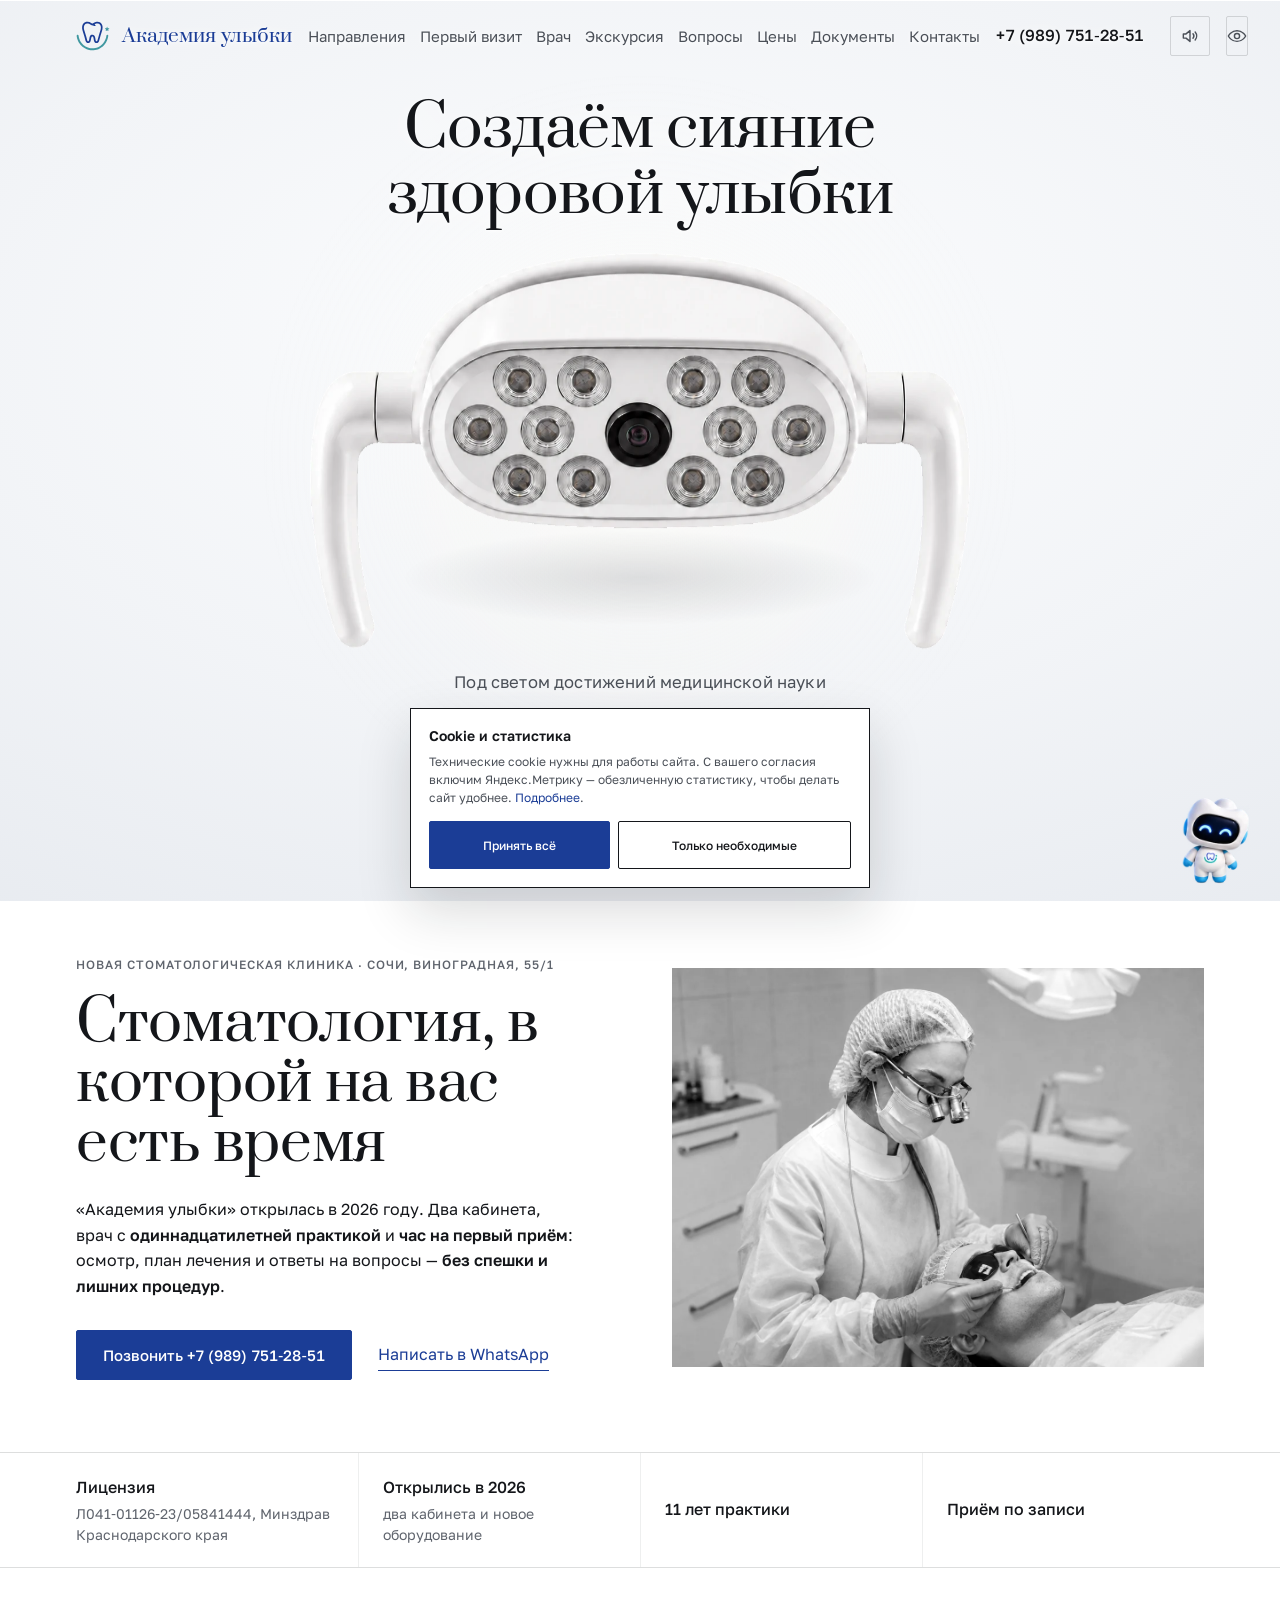
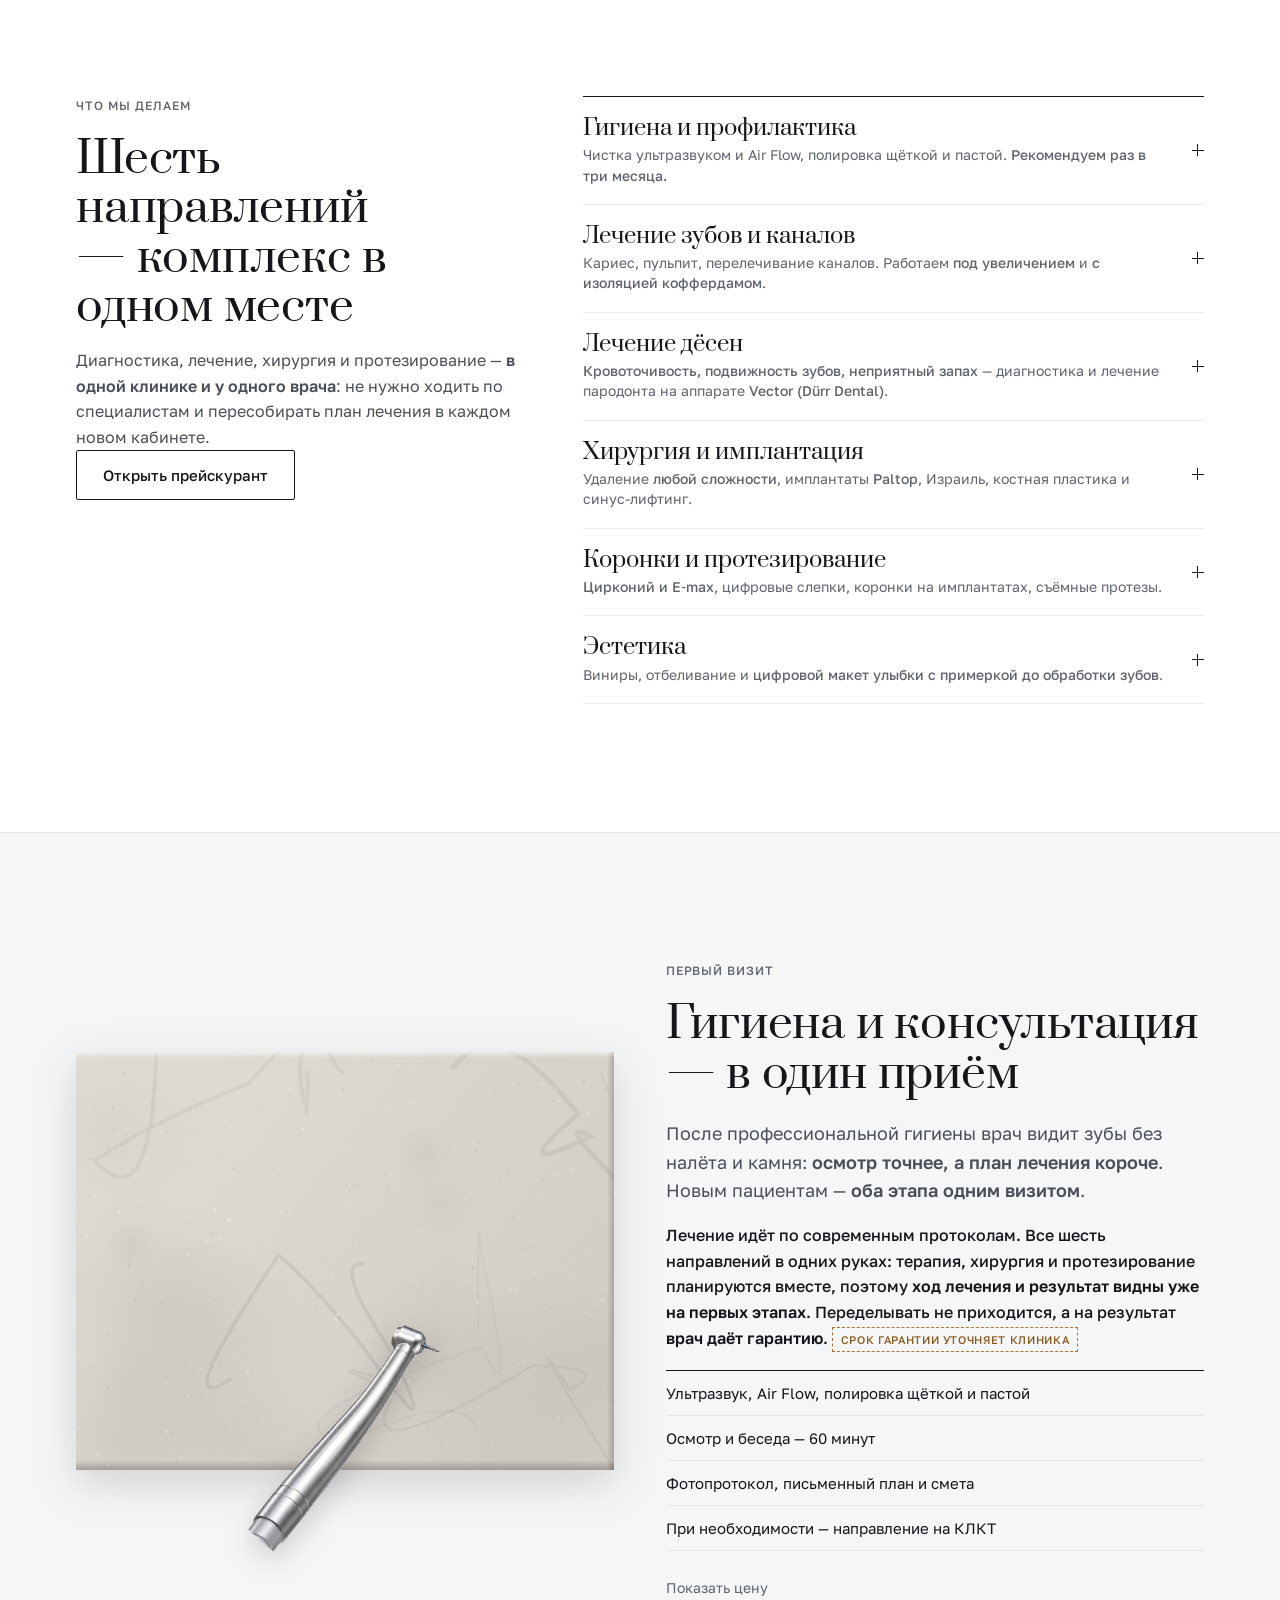
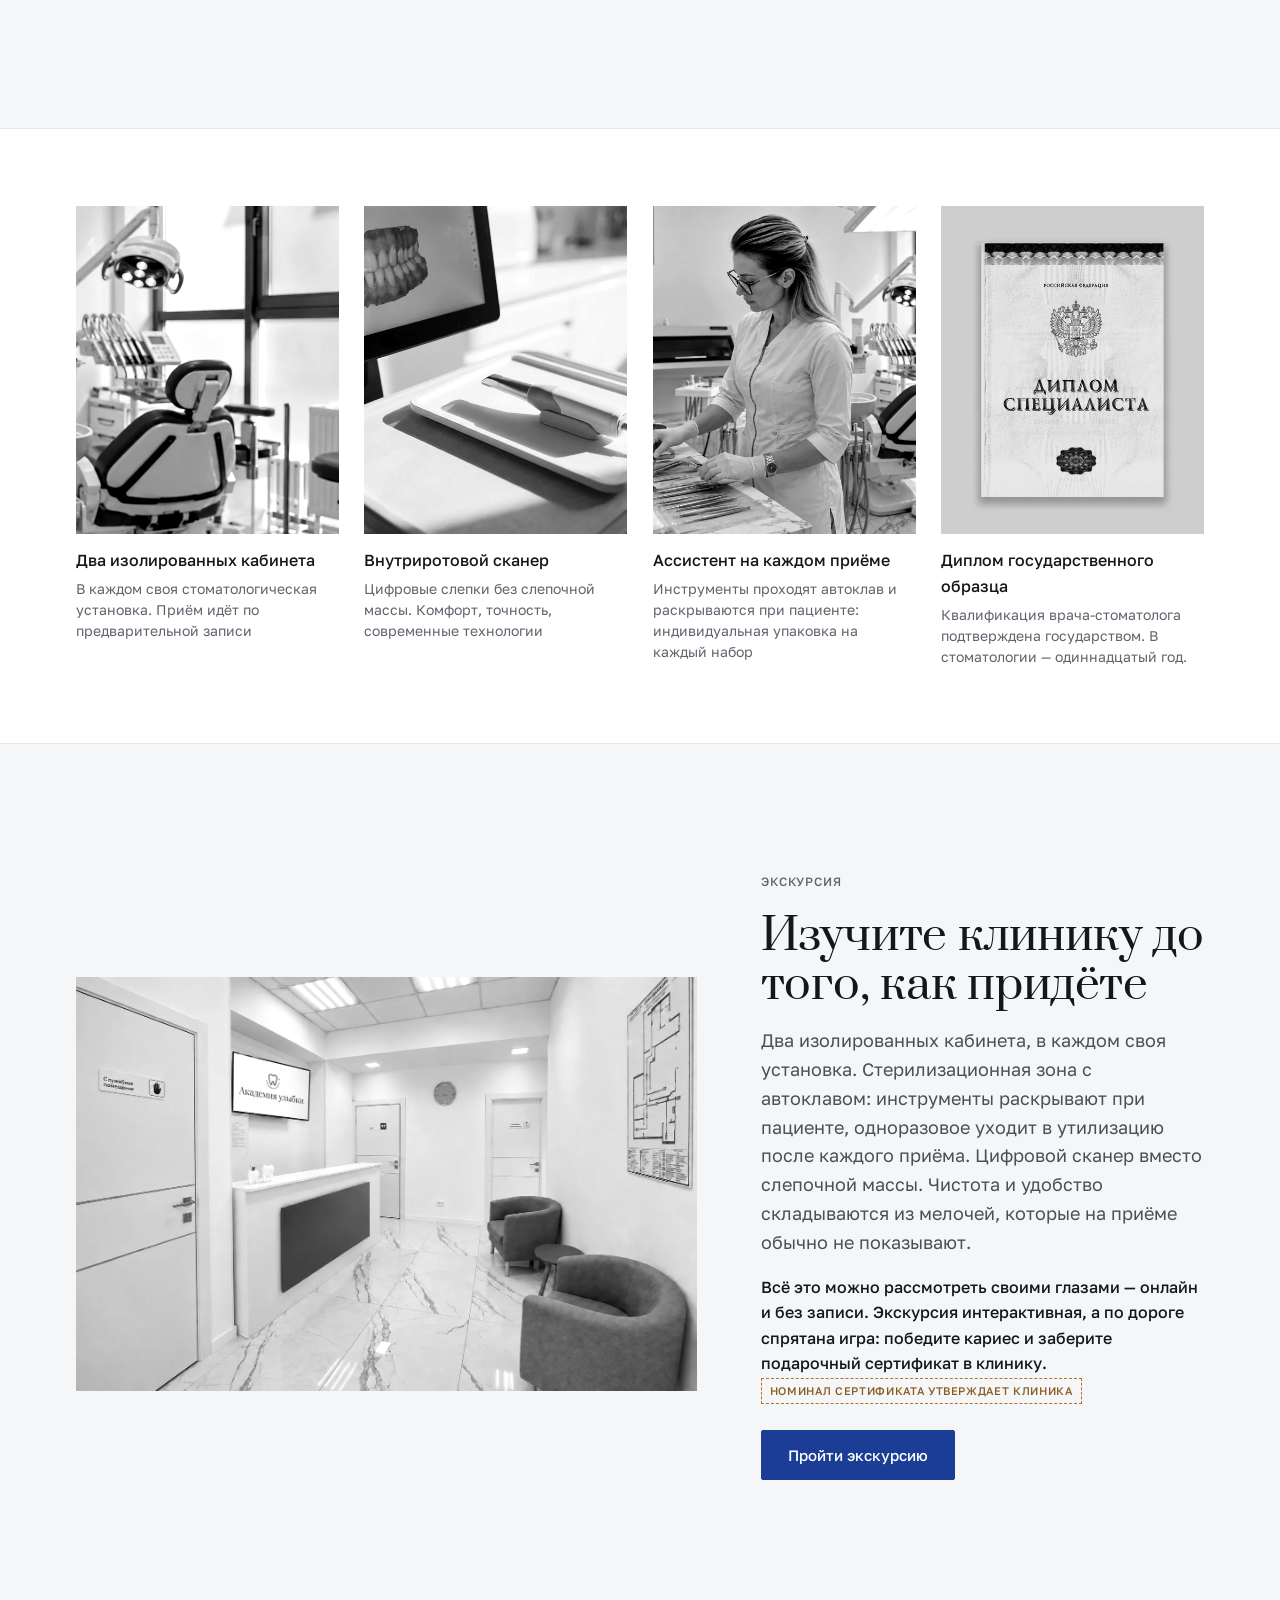
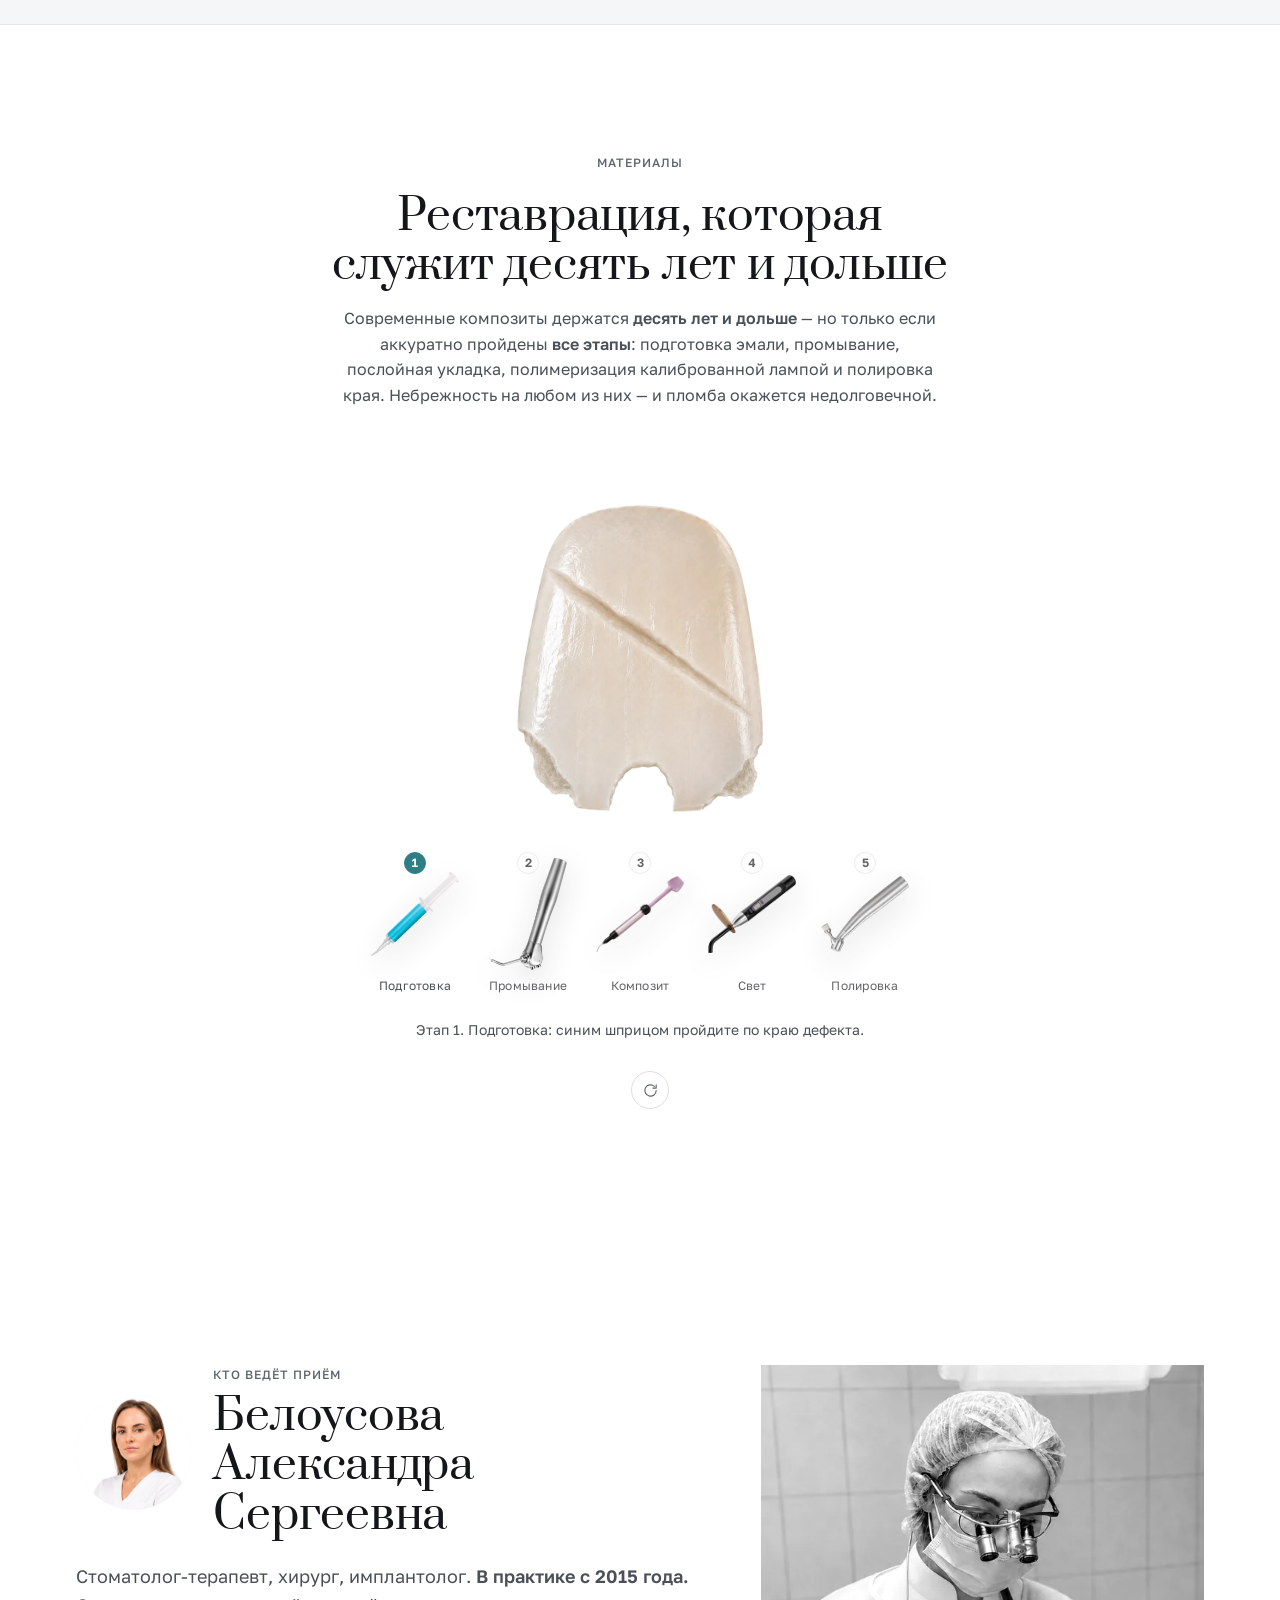
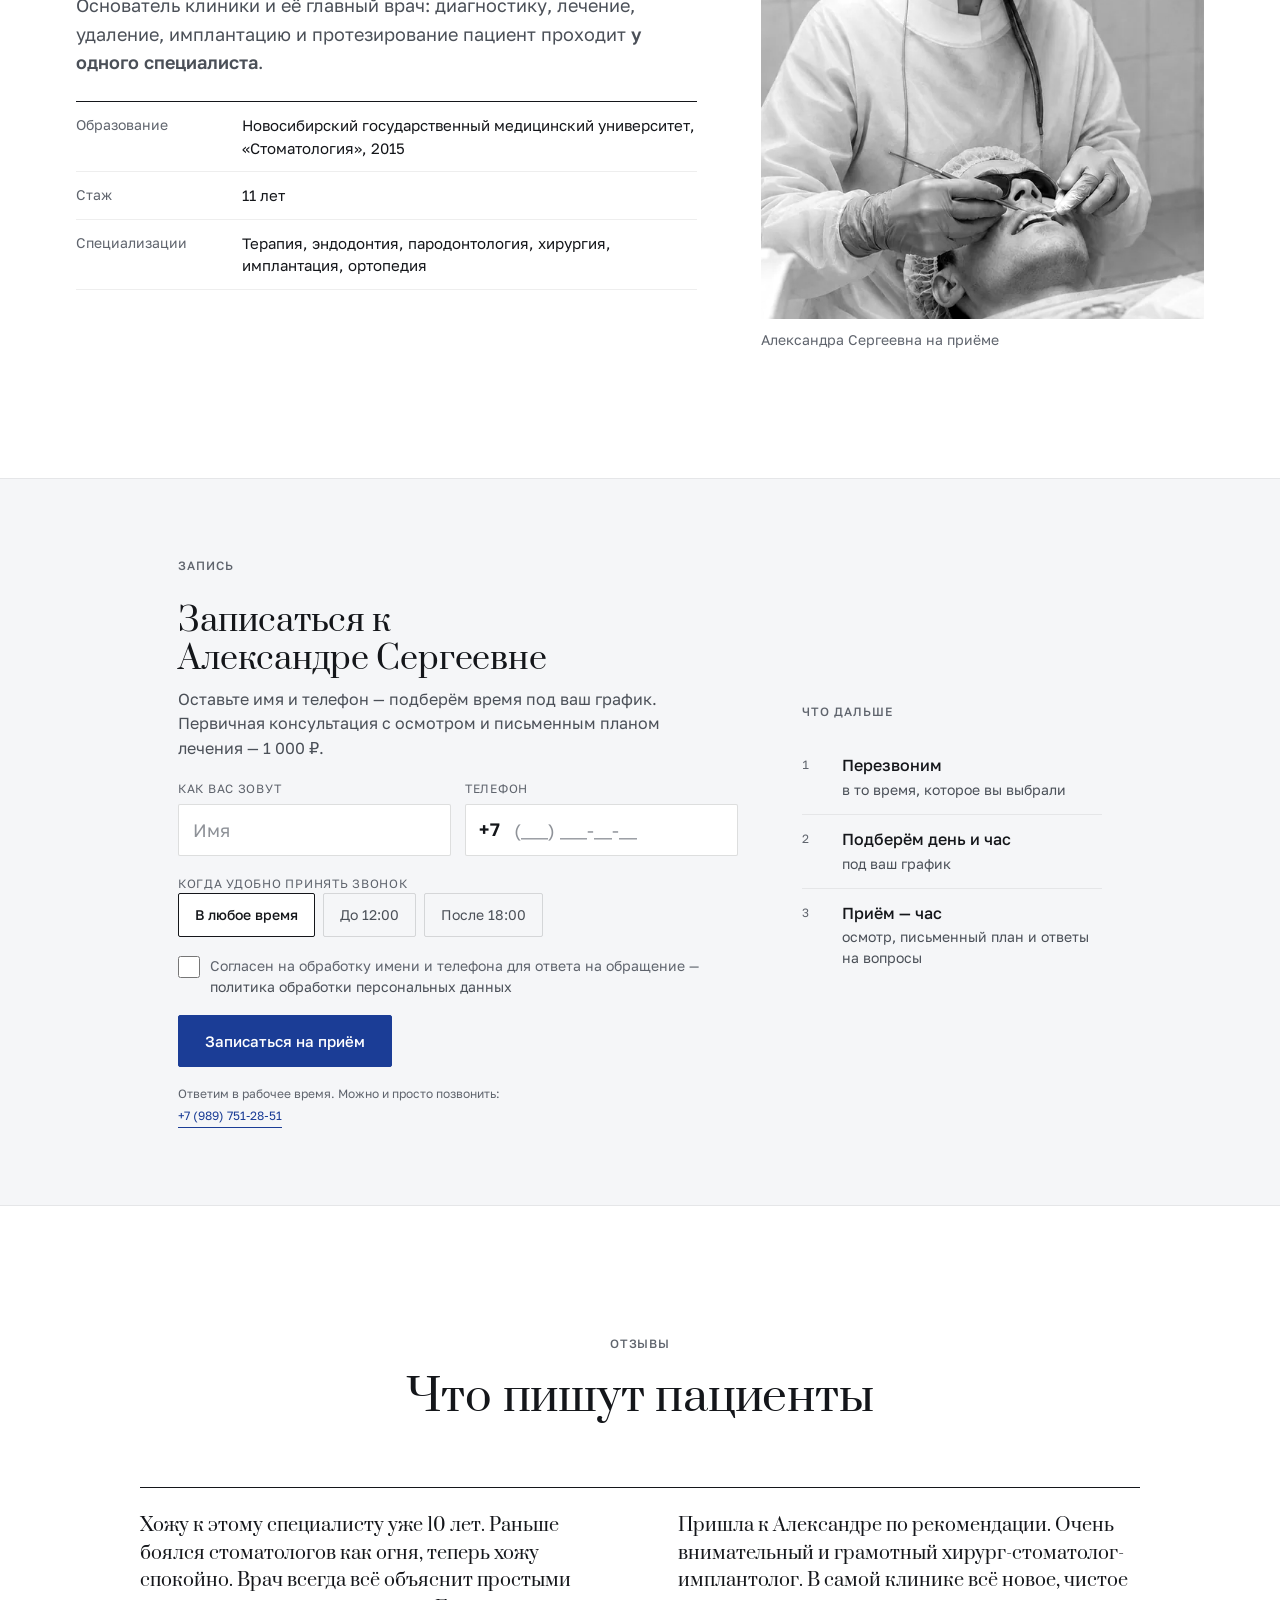
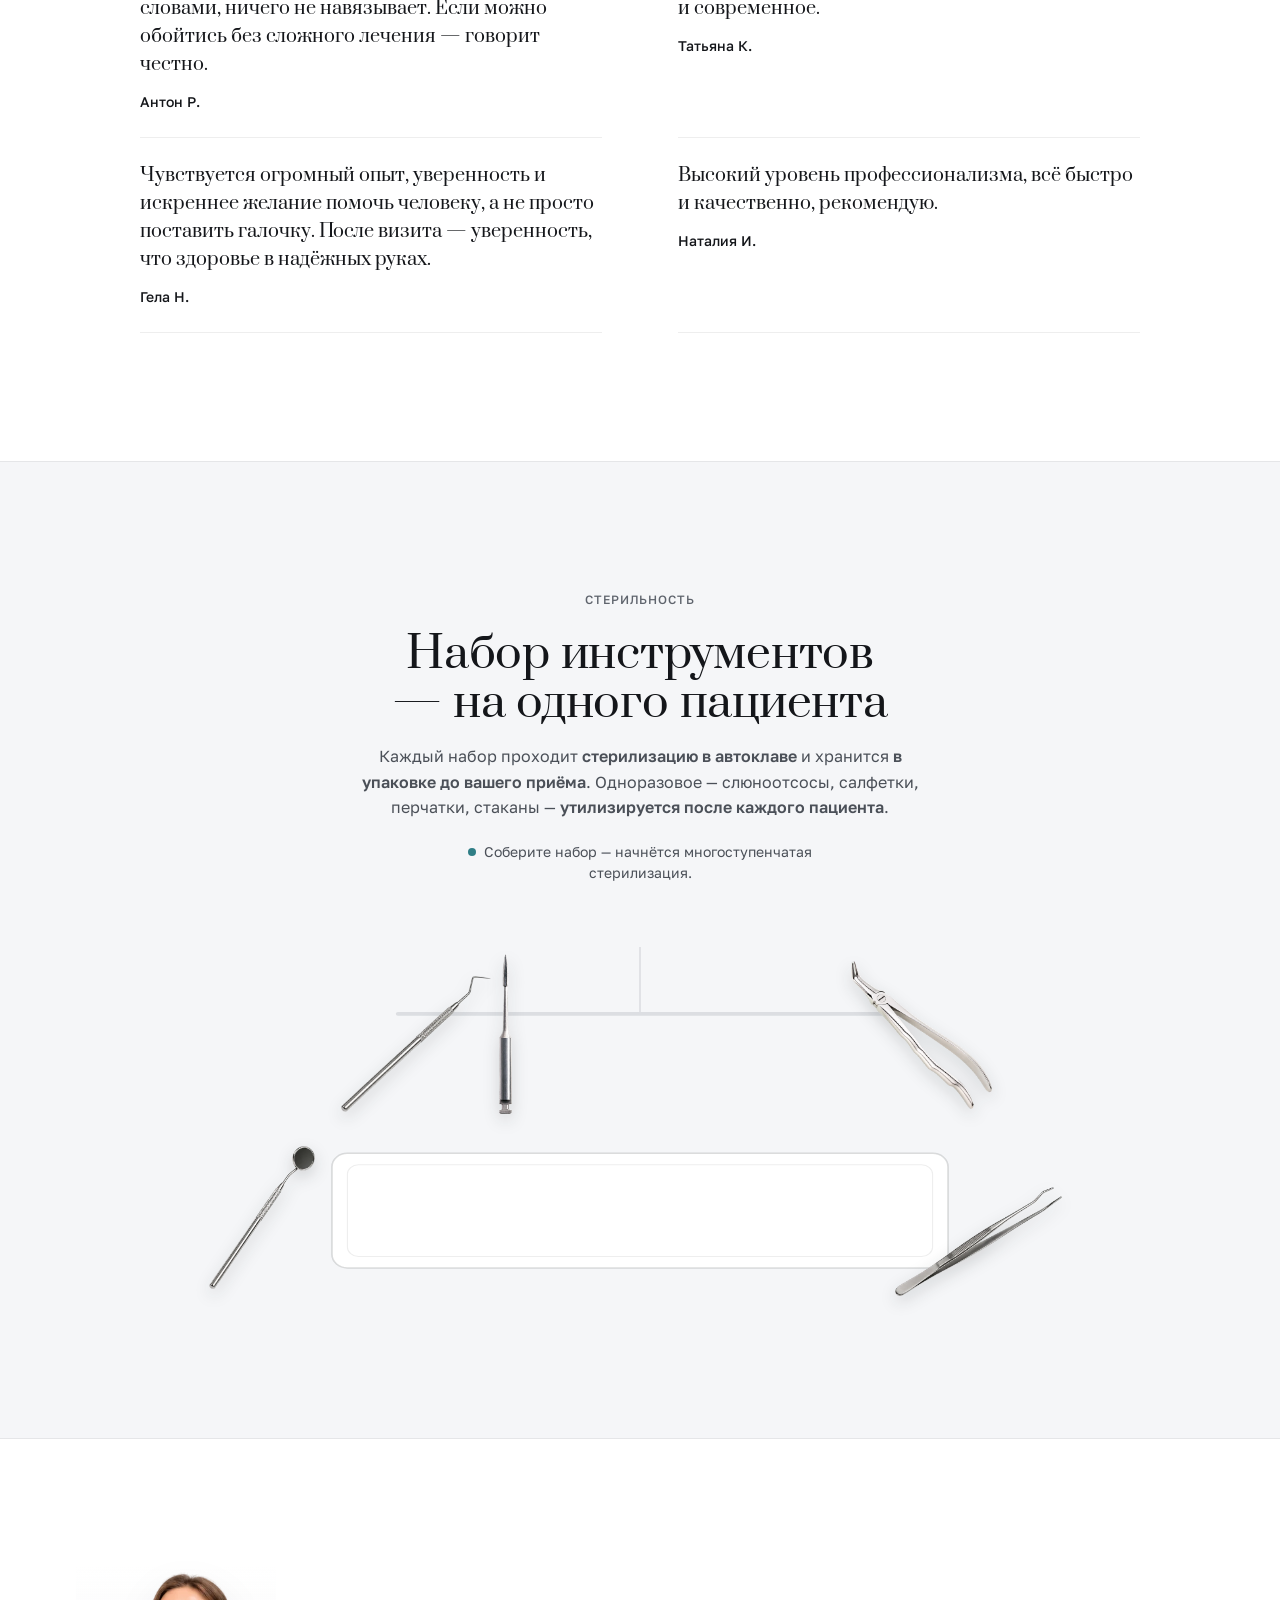
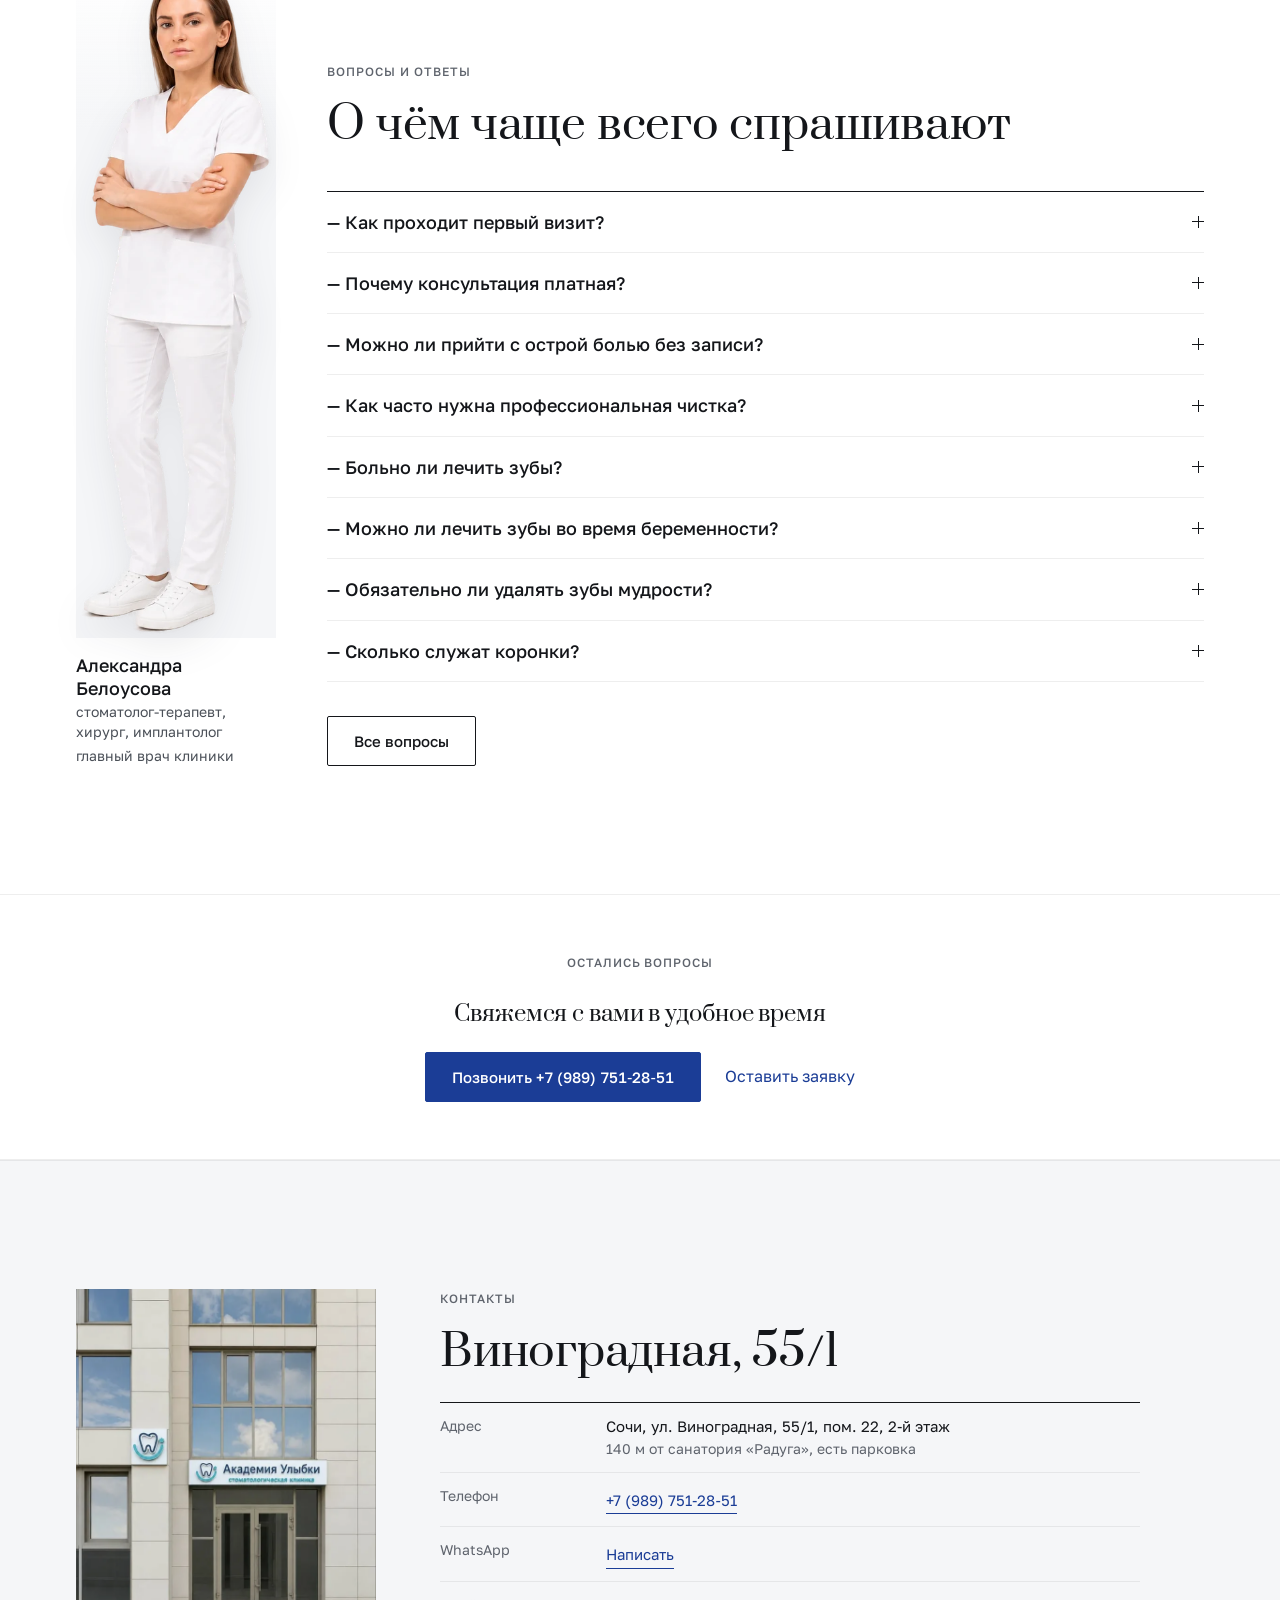
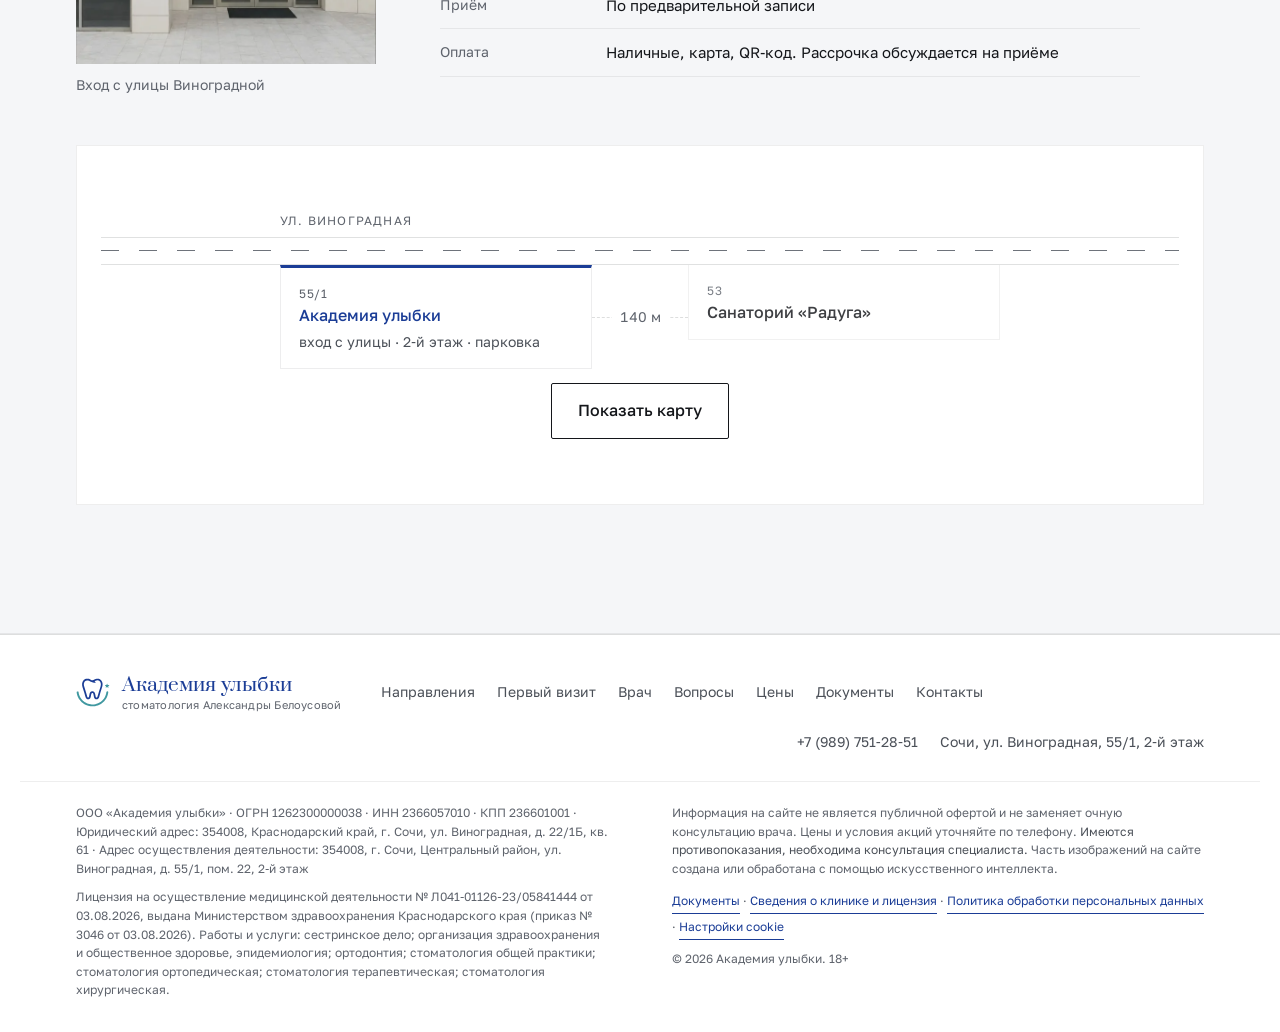
==== commit fdb5802c: "Вопросы и ответы — разворотом интервью с портретом Александры - слева портрет в полный рост с подпис" ====
--- a/index.html
+++ b/index.html
@@ -18,15 +18,15 @@
 <meta property="og:url" content="https://akademiya-ulybki.ru/"><meta property="og:image" content="https://akademiya-ulybki.ru/assets/photo/work-2.jpg">
 <meta name="twitter:card" content="summary_large_image">
 <meta name="referrer" content="strict-origin-when-cross-origin">
-<meta http-equiv="Content-Security-Policy" content="default-src 'self'; base-uri 'self'; object-src 'none'; form-action 'self'; img-src 'self' data: https://mc.yandex.ru https://yastatic.net; font-src 'self' data:; style-src 'self' 'unsafe-inline'; script-src 'self' 'sha256-uf9IRJ6S9SdeIRtT3uQ4ZN5GKYj15UnvRTHKgQZUw0E=' 'sha256-1LXJwhTjhb5FxeqhgYHd4vCczdZ8c5LguU8GVJm1BYg=' 'sha256-zTnCbf6t8hI8wnMifzOEZgIIZuEAV0M3J7aVkmfim7k=' 'sha256-epZhj85F2xhmZnOjZvRMxXLPUID+Onx2aFcSO+smYSE=' 'sha256-Du+OJKJSbdUgz5nrHeWWINvez6XKDDU/tyj/5c2uvwo=' 'sha256-Fad+e2s9DBViVv+2N5ZoJPTxf4uKgqPq4xgvrwNtrZU=' https://mc.yandex.ru https://yastatic.net; connect-src 'self' https://mc.yandex.ru; frame-src https://yandex.ru https://mc.yandex.ru">
+<meta http-equiv="Content-Security-Policy" content="default-src 'self'; base-uri 'self'; object-src 'none'; form-action 'self'; img-src 'self' data: https://mc.yandex.ru https://yastatic.net; font-src 'self' data:; style-src 'self' 'unsafe-inline'; script-src 'self' 'sha256-uf9IRJ6S9SdeIRtT3uQ4ZN5GKYj15UnvRTHKgQZUw0E=' 'sha256-1LXJwhTjhb5FxeqhgYHd4vCczdZ8c5LguU8GVJm1BYg=' 'sha256-5DUcI0ABG+3Vk4GENAugr/N5PcGkwVk6N+Ho9xPeDZo=' 'sha256-epZhj85F2xhmZnOjZvRMxXLPUID+Onx2aFcSO+smYSE=' 'sha256-Du+OJKJSbdUgz5nrHeWWINvez6XKDDU/tyj/5c2uvwo=' 'sha256-Fad+e2s9DBViVv+2N5ZoJPTxf4uKgqPq4xgvrwNtrZU=' https://mc.yandex.ru https://yastatic.net; connect-src 'self' https://mc.yandex.ru; frame-src https://yandex.ru https://mc.yandex.ru">
 <link rel="icon" href="assets/logo.svg" type="image/svg+xml">
 <link rel="apple-touch-icon" href="assets/web/apple-touch-icon.png">
 <link rel="manifest" href="site.webmanifest">
 <link rel="preload" href="assets/font/golos-text-cyrillic-400-normal.woff2" as="font" type="font/woff2" crossorigin>
 <link rel="preload" href="assets/font/prata-cyrillic-400-normal.woff2" as="font" type="font/woff2" crossorigin>
-<link rel="stylesheet" href="styles.css?v=d5b525e6">
+<link rel="stylesheet" href="styles.css?v=1dd726e7">
 <script type="application/ld+json">{"@context": "https://schema.org", "@type": ["Dentist", "MedicalClinic"], "name": "Стоматологическая клиника «Академия улыбки»", "legalName": "ООО «Академия улыбки»", "telephone": "+79897512851", "url": "https://akademiya-ulybki.ru/", "address": {"@type": "PostalAddress", "streetAddress": "ул. Виноградная, д. 55/1, пом. 22, 2-й этаж", "addressLocality": "Сочи", "addressRegion": "Краснодарский край", "postalCode": "354008", "addressCountry": "RU"}, "geo": {"@type": "GeoCoordinates", "latitude": 43.608995, "longitude": 39.720852}, "hasMap": "https://yandex.ru/maps/org/akademiya_ulybki/196221666219/", "foundingDate": "2026", "employee": {"@type": "Physician", "name": "Белоусова Александра Сергеевна", "jobTitle": "Врач стоматолог-терапевт, хирург, имплантолог", "alumniOf": "Новосибирский государственный медицинский университет"}, "hasCredential": {"@type": "EducationalOccupationalCredential", "credentialCategory": "license", "name": "Лицензия Л041-01126-23/05841444", "dateCreated": "2026-08-03", "recognizedBy": {"@type": "GovernmentOrganization", "name": "Министерство здравоохранения Краснодарского края"}}, "identifier": [{"@type": "PropertyValue", "propertyID": "ИНН", "value": "2366057010"}, {"@type": "PropertyValue", "propertyID": "ОГРН", "value": "1262300000038"}]}</script>
-<script type="application/ld+json">{"@context": "https://schema.org", "@type": "FAQPage", "mainEntity": [{"@type": "Question", "name": "Как проходит первый визит?", "acceptedAnswer": {"@type": "Answer", "text": "Первичный приём длится около часа. Мы разговариваем о том, что беспокоит и чего вы ждёте, осматриваем полость рта, делаем фотопротокол и, если нужно, даём направление на снимок. В конце вы получаете письменный план лечения с этапами и стоимостью. Никаких процедур «заодно» в первый визит не делается — только по вашему решению."}}, {"@type": "Question", "name": "Как часто нужна профессиональная чистка?", "acceptedAnswer": {"@type": "Answer", "text": "Мы рекомендуем раз в три месяца: за этот срок налёт не успевает превратиться в камень, а врач вовремя замечает кариес и воспаление дёсен в самом начале. При заболеваниях дёсен, брекетах и имплантатах интервал тем более короткий. Точный срок врач назначает после осмотра."}}, {"@type": "Question", "name": "Что нельзя делать после чистки?", "acceptedAnswer": {"@type": "Answer", "text": "Два‑три часа не есть и не пить ничего, кроме воды. Сутки — без красящих продуктов: кофе, чай, красное вино, свёкла, соевый соус, ягоды. Сутки — без курения. Эмаль после чистки более восприимчива к пигментам."}}, {"@type": "Question", "name": "Больно ли лечить зубы?", "acceptedAnswer": {"@type": "Answer", "text": "Лечение проходит под местной анестезией. Современные анестетики действуют через несколько минут и полностью убирают чувствительность на время процедуры. Если вы боитесь самого укола, скажите — место инъекции предварительно обезболивается гелем."}}, {"@type": "Question", "name": "Обязательно ли удалять зубы мудрости?", "acceptedAnswer": {"@type": "Answer", "text": "Нет. Удаляют те, что растут неправильно, упираются в соседний зуб, регулярно воспаляются или не поддаются лечению. Здоровый, прорезавшийся и доступный для чистки зуб мудрости можно оставить."}}]}</script>
+<script type="application/ld+json">{"@context": "https://schema.org", "@type": "FAQPage", "mainEntity": [{"@type": "Question", "name": "Как проходит первый визит?", "acceptedAnswer": {"@type": "Answer", "text": "Первичный приём длится около часа. Мы разговариваем о том, что беспокоит и чего вы ждёте, осматриваем полость рта, делаем фотопротокол и, если нужно, даём направление на снимок. В конце вы получаете письменный план лечения с этапами и стоимостью. Никаких процедур «заодно» в первый визит не делается — только по вашему решению."}}, {"@type": "Question", "name": "Почему консультация платная?", "acceptedAnswer": {"@type": "Answer", "text": "Потому что это час работы врача, а не десять минут осмотра «на бегу». За это время вы получаете документ — план и смету, — с которым можно пойти и в другую клинику. Если вы начинаете лечение у нас в течение 30 дней, стоимость консультации вычитается из его цены."}}, {"@type": "Question", "name": "Можно ли прийти с острой болью без записи?", "acceptedAnswer": {"@type": "Answer", "text": "Позвоните — если в расписании есть окно, примем в тот же день. Острая боль всегда в приоритете: сначала снимаем её, потом планируем остальное."}}, {"@type": "Question", "name": "Как часто нужна профессиональная чистка?", "acceptedAnswer": {"@type": "Answer", "text": "Мы рекомендуем раз в три месяца: за этот срок налёт не успевает превратиться в камень, а врач вовремя замечает кариес и воспаление дёсен в самом начале. При заболеваниях дёсен, брекетах и имплантатах интервал тем более короткий. Точный срок врач назначает после осмотра."}}, {"@type": "Question", "name": "Больно ли лечить зубы?", "acceptedAnswer": {"@type": "Answer", "text": "Лечение проходит под местной анестезией. Современные анестетики действуют через несколько минут и полностью убирают чувствительность на время процедуры. Если вы боитесь самого укола, скажите — место инъекции предварительно обезболивается гелем."}}, {"@type": "Question", "name": "Можно ли лечить зубы во время беременности?", "acceptedAnswer": {"@type": "Answer", "text": "Можно и нужно: очаг инфекции во рту хуже для беременности, чем лечение. Оптимальное время — второй триместр. Используются анестетики без адреналина или с минимальной дозой, снимки — только при необходимости и с защитой. Сообщите врачу о сроке."}}, {"@type": "Question", "name": "Обязательно ли удалять зубы мудрости?", "acceptedAnswer": {"@type": "Answer", "text": "Нет. Удаляют те, что растут неправильно, упираются в соседний зуб, регулярно воспаляются или не поддаются лечению. Здоровый, прорезавшийся и доступный для чистки зуб мудрости можно оставить."}}, {"@type": "Question", "name": "Сколько служат коронки?", "acceptedAnswer": {"@type": "Answer", "text": "Цирконий и E‑max — в среднем 10–15 лет и дольше при хорошей гигиене. Главный враг коронки — кариес на границе с зубом, поэтому важны ёршики и регулярные осмотры."}}]}</script>
 <script type="application/ld+json">{"@context": "https://schema.org", "@type": "WebSite", "name": "Академия улыбки", "url": "https://akademiya-ulybki.ru/", "inLanguage": "ru-RU", "publisher": {"@type": "Organization", "name": "ООО «Академия улыбки»"}}</script>
 </head>
 <body>
@@ -407,13 +407,38 @@
 <!-- ВОПРОСЫ -->
 <section class="sec faqt" id="voprosy">
   <div class="wrap faqt__in">
-    <header class="sec__head rv"><p class="eyebrow">Вопросы и ответы</p><h2>О чём чаще всего спрашивают</h2><p class="sec__note">Отвечает Александра Белоусова, главный врач клиники.</p><p><a class="btn" href="faq.html">Все вопросы</a></p></header>
-    <div class="qas rv"><details class="qa" name="faq"><summary><span>Как проходит первый визит?</span><i aria-hidden="true"></i></summary><div class="qa__a"><p>Первичный приём длится около часа. Мы разговариваем о том, что беспокоит и чего вы ждёте, осматриваем полость рта, делаем фотопротокол и, если нужно, даём направление на снимок. В конце вы получаете письменный план лечения с этапами и стоимостью. Никаких процедур «заодно» в первый визит не делается — только по вашему решению.</p></div></details>
+    <!-- Разворот как в журнальном интервью: слева тот, кто отвечает, справа
+         вопросы. Издание нигде не названо и журналист не выдуман — это приём
+         вёрстки, а не ссылка на несуществующую публикацию. Подпись под
+         снимком заменяет прежнюю строку «Отвечает Александра Белоусова»: имя
+         и должность теперь стоят там, где человек их и ищет — у лица. -->
+    <figure class="faqt__who rv">
+      <span class="faqt__pad" aria-hidden="true"></span>
+      <img class="faqt__ph" src="assets/cut/A2-three-quarter.webp"
+           alt="Александра Белоусова, главный врач клиники «Академия улыбки»"
+           width="298" height="1000" loading="lazy" decoding="async" draggable="false">
+      <figcaption class="faqt__cap">
+        <b>Александра Белоусова</b>
+        <span>стоматолог-терапевт, хирург, имплантолог</span>
+        <span>главный врач клиники</span>
+      </figcaption>
+    </figure>
+    <div class="faqt__talk">
+      <header class="sec__head faqt__head rv">
+        <p class="eyebrow">Вопросы и ответы</p>
+        <h2>О чём чаще всего спрашивают</h2>
+      </header>
+      <div class="qas qas--talk rv"><details class="qa" name="faq"><summary><span>Как проходит первый визит?</span><i aria-hidden="true"></i></summary><div class="qa__a"><p>Первичный приём длится около часа. Мы разговариваем о том, что беспокоит и чего вы ждёте, осматриваем полость рта, делаем фотопротокол и, если нужно, даём направление на снимок. В конце вы получаете письменный план лечения с этапами и стоимостью. Никаких процедур «заодно» в первый визит не делается — только по вашему решению.</p></div></details>
+<details class="qa" name="faq"><summary><span>Почему консультация платная?</span><i aria-hidden="true"></i></summary><div class="qa__a"><p>Потому что это час работы врача, а не десять минут осмотра «на бегу». За это время вы получаете документ — план и смету, — с которым можно пойти и в другую клинику. <b>Если вы начинаете лечение у нас в течение 30 дней, стоимость консультации вычитается из его цены.</b></p></div></details>
+<details class="qa" name="faq"><summary><span>Можно ли прийти с острой болью без записи?</span><i aria-hidden="true"></i></summary><div class="qa__a"><p>Позвоните — если в расписании есть окно, <b>примем в тот же день</b>. <b>Острая боль всегда в приоритете</b>: сначала снимаем её, потом планируем остальное.</p></div></details>
 <details class="qa" name="faq"><summary><span>Как часто нужна профессиональная чистка?</span><i aria-hidden="true"></i></summary><div class="qa__a"><p>Мы рекомендуем <b>раз в три месяца</b>: за этот срок налёт не успевает превратиться в камень, а врач вовремя замечает кариес и воспаление дёсен в самом начале. При заболеваниях дёсен, брекетах и имплантатах интервал тем более короткий. Точный срок врач назначает после осмотра.</p></div></details>
-<details class="qa" name="faq"><summary><span>Что нельзя делать после чистки?</span><i aria-hidden="true"></i></summary><div class="qa__a"><p>Два‑три часа не есть и не пить ничего, кроме воды. Сутки — без красящих продуктов: кофе, чай, красное вино, свёкла, соевый соус, ягоды. Сутки — без курения. Эмаль после чистки более восприимчива к пигментам.</p></div></details>
 <details class="qa" name="faq"><summary><span>Больно ли лечить зубы?</span><i aria-hidden="true"></i></summary><div class="qa__a"><p>Лечение проходит <b>под местной анестезией</b>. Современные анестетики действуют через несколько минут и полностью убирают чувствительность на время процедуры. Если вы боитесь самого укола, скажите — место инъекции предварительно обезболивается гелем.</p></div></details>
+<details class="qa" name="faq"><summary><span>Можно ли лечить зубы во время беременности?</span><i aria-hidden="true"></i></summary><div class="qa__a"><p><b>Можно и нужно:</b> очаг инфекции во рту хуже для беременности, чем лечение. <b>Оптимальное время — второй триместр.</b> Используются анестетики без адреналина или с минимальной дозой, снимки — только при необходимости и с защитой. Сообщите врачу о сроке.</p></div></details>
 <details class="qa" name="faq"><summary><span>Обязательно ли удалять зубы мудрости?</span><i aria-hidden="true"></i></summary><div class="qa__a"><p>Нет. Удаляют те, что растут неправильно, упираются в соседний зуб, регулярно воспаляются или не поддаются лечению. Здоровый, прорезавшийся и доступный для чистки зуб мудрости можно оставить.</p></div></details>
+<details class="qa" name="faq"><summary><span>Сколько служат коронки?</span><i aria-hidden="true"></i></summary><div class="qa__a"><p>Цирконий и E‑max — <b>в среднем 10–15 лет и дольше</b> при хорошей гигиене. Главный враг коронки — кариес на границе с зубом, поэтому важны ёршики и регулярные осмотры.</p></div></details>
 </div>
+      <p class="faqt__all rv"><a class="btn" href="faq.html">Все вопросы</a></p>
+    </div>
   </div>
 </section>
 
--- a/styles.css
+++ b/styles.css
@@ -764,8 +764,38 @@
 html.vi .lfband{background:var(--bg);border-color:var(--ink)}
 
 /* ВОПРОСЫ */
-.faqt__in{display:grid;grid-template-columns:5fr 7fr;gap:clamp(32px,5vw,88px);align-items:start}
-.faqt .sec__head{margin-bottom:0}
+/* ---- разворот «интервью» ----
+   Узкая колонка с тем, кто отвечает, и широкая с вопросами — как разворот в
+   журнале. Снимок вырезан, халат белый, поэтому под ним светлая подложка:
+   на белом фоне страницы фигура иначе растворяется. */
+.faqt__in{display:grid;grid-template-columns:minmax(0,200px) minmax(0,1fr);
+  gap:clamp(28px,4vw,64px);align-items:end}
+.faqt .sec__head{margin-bottom:clamp(28px,3.4vw,40px)}
+.faqt__who{margin:0;position:relative;display:grid;grid-template-rows:auto auto}
+.faqt__pad{grid-column:1;grid-row:1;align-self:stretch;
+  background:linear-gradient(180deg,rgba(245,246,248,0) 0%,var(--tint) 24%,var(--tint) 100%)}
+.faqt__ph{grid-column:1;grid-row:1;width:100%;height:auto;display:block;position:relative;
+  filter:drop-shadow(0 16px 18px rgba(23,30,42,.08))}
+.faqt__cap{grid-column:1;grid-row:2;margin:16px 0 0;display:flex;flex-direction:column;gap:3px}
+.faqt__cap b{font-weight:500;font-size:var(--fs-4);line-height:1.25}
+.faqt__cap span{color:var(--ink-2);font-size:var(--fs-2);line-height:1.45}
+/* Кнопка стояла вплотную к тексту — отбивка задана явно, а не остатком
+   от соседнего правила. */
+.faqt__all{margin:clamp(24px,3vw,34px) 0 0}
+@media(max-width:900px){
+  .faqt__in{grid-template-columns:minmax(0,1fr);align-items:start;gap:26px}
+  /* На узком экране портрет уходит вниз, под вопросы: сначала то, за чем
+     пришли, потом тот, кто отвечает. */
+  .faqt__who{order:2;display:grid;grid-template-columns:minmax(0,128px) minmax(0,1fr);
+    grid-template-rows:auto;gap:0 18px;align-items:end;max-width:430px}
+  .faqt__pad,.faqt__ph{grid-column:1;grid-row:1}
+  .faqt__cap{grid-column:2;grid-row:1;margin:0 0 10px}
+  .faqt__talk{order:1}
+}
+/* Вопрос и ответ с тире — так набирают интервью в печати. Разметка не
+   меняется: тире рисует стиль, в тексте и в поиске его нет. */
+.qas--talk .qa summary > span::before,
+.qas--talk .qa__a > p:first-child::before{content:"— "}
 .qas{border-top:1px solid var(--ink)}
 .qa{border-bottom:1px solid var(--hair-2)}
 .qa summary{list-style:none;cursor:pointer;display:flex;justify-content:space-between;align-items:center;gap:20px;padding:18px 0;font-size:var(--fs-4);font-weight:500;line-height:1.35;min-height:48px}
@@ -1220,7 +1250,7 @@
 html.lite #zapis{contain-intrinsic-size:auto 716px}
 html.lite #otzyvy{contain-intrinsic-size:auto 902px}
 html.lite #sterilno{contain-intrinsic-size:auto 1024px}
-html.lite #voprosy{contain-intrinsic-size:auto 610px}
+html.lite #voprosy{contain-intrinsic-size:auto 1101px}
 html.lite #svyaz{contain-intrinsic-size:auto 271px}
 html.lite #kontakty{contain-intrinsic-size:auto 1140px}
 html.lite .ftr:not(.lite-off){contain-intrinsic-size:auto 398px}
@@ -1234,7 +1264,7 @@
   html.lite #zapis{contain-intrinsic-size:auto 1157px}
   html.lite #otzyvy{contain-intrinsic-size:auto 1209px}
   html.lite #sterilno{contain-intrinsic-size:auto 736px}
-  html.lite #voprosy{contain-intrinsic-size:auto 804px}
+  html.lite #voprosy{contain-intrinsic-size:auto 1428px}
   html.lite #svyaz{contain-intrinsic-size:auto 287px}
   html.lite #kontakty{contain-intrinsic-size:auto 1523px}
   html.lite .ftr:not(.lite-off){contain-intrinsic-size:auto 949px}
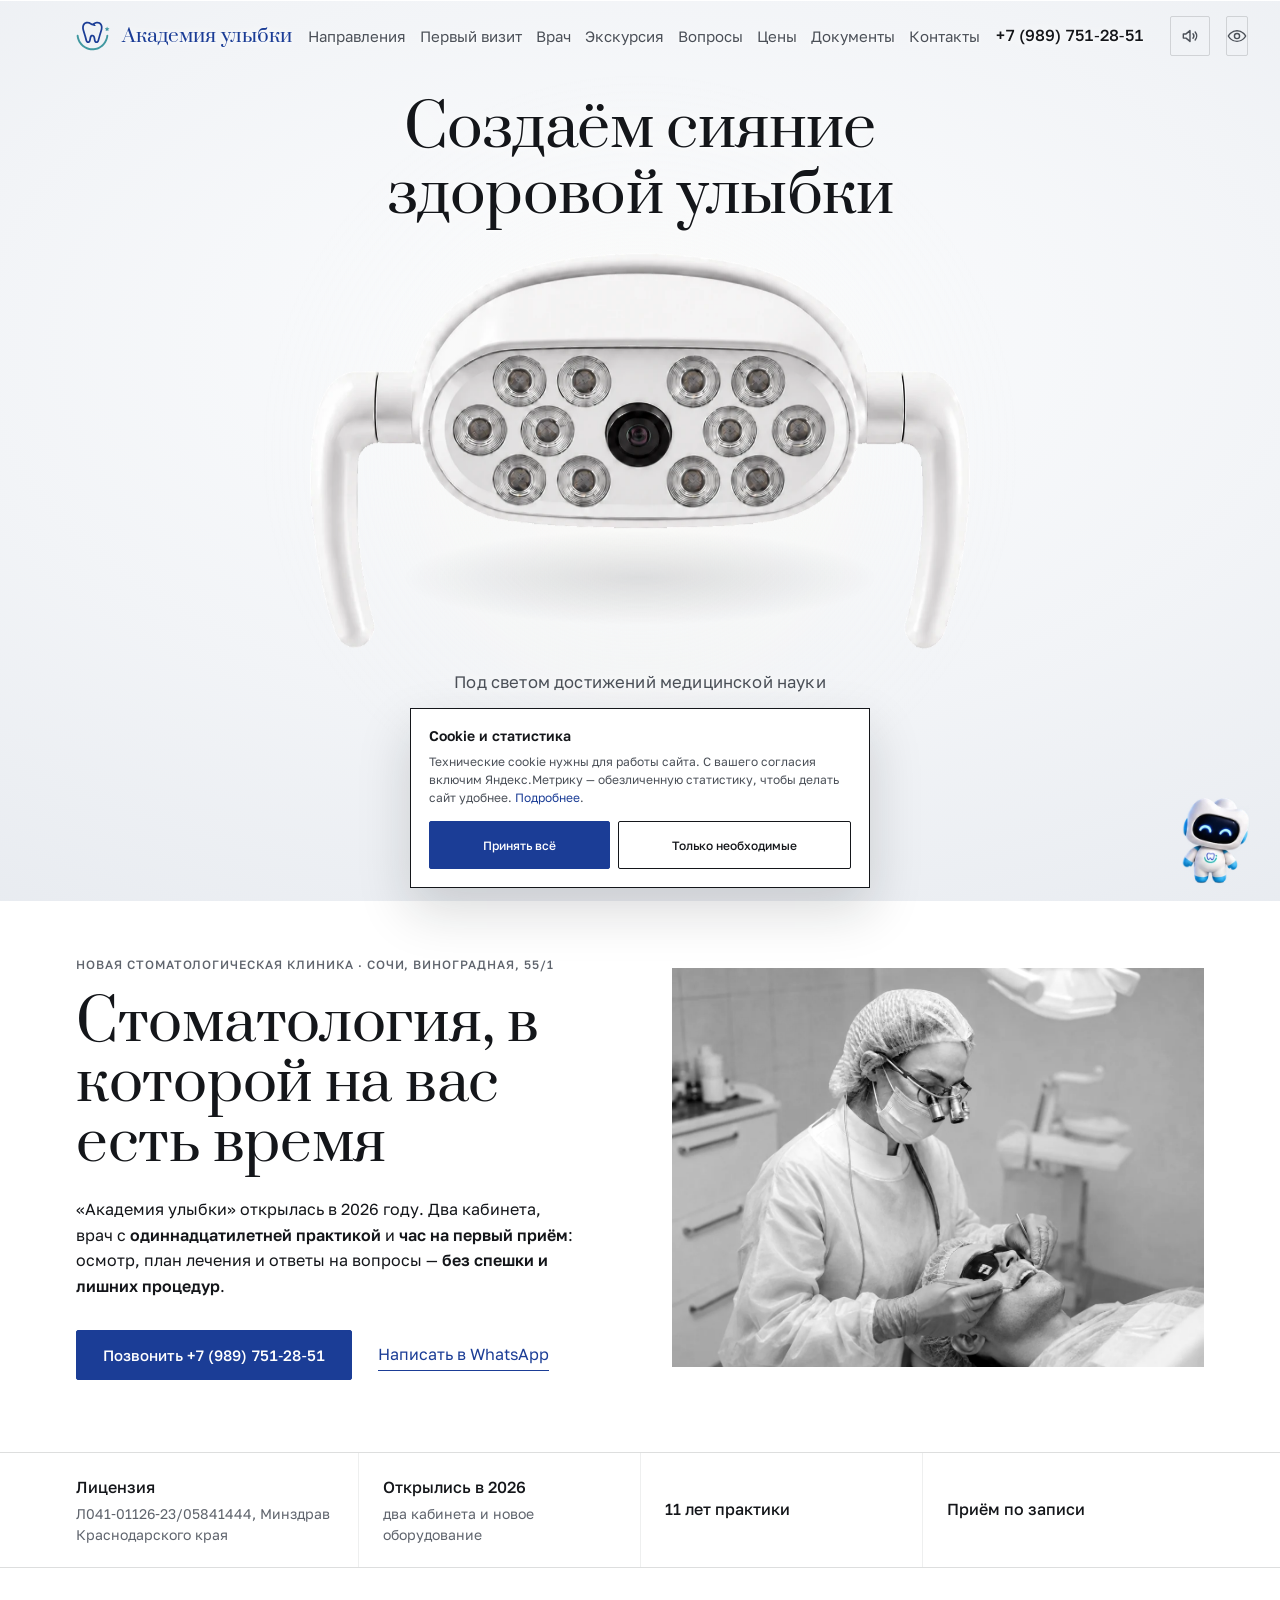
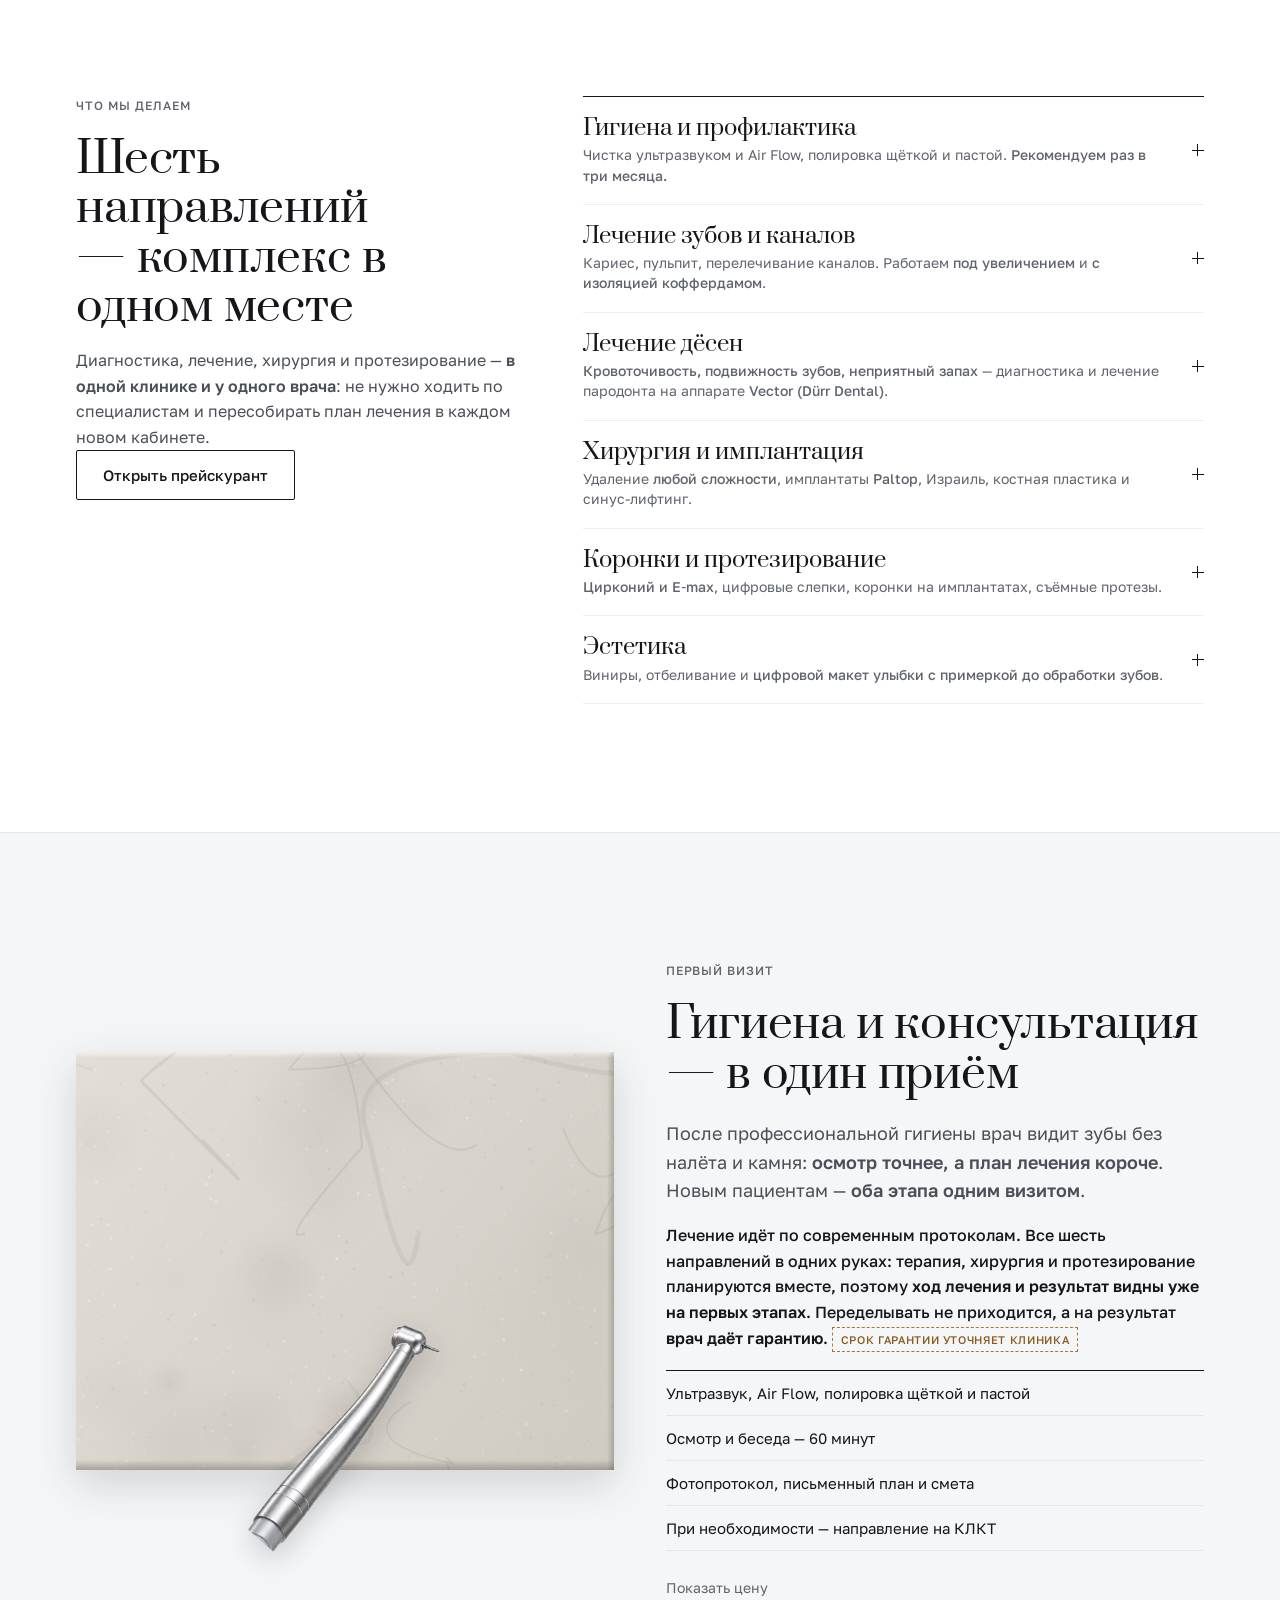
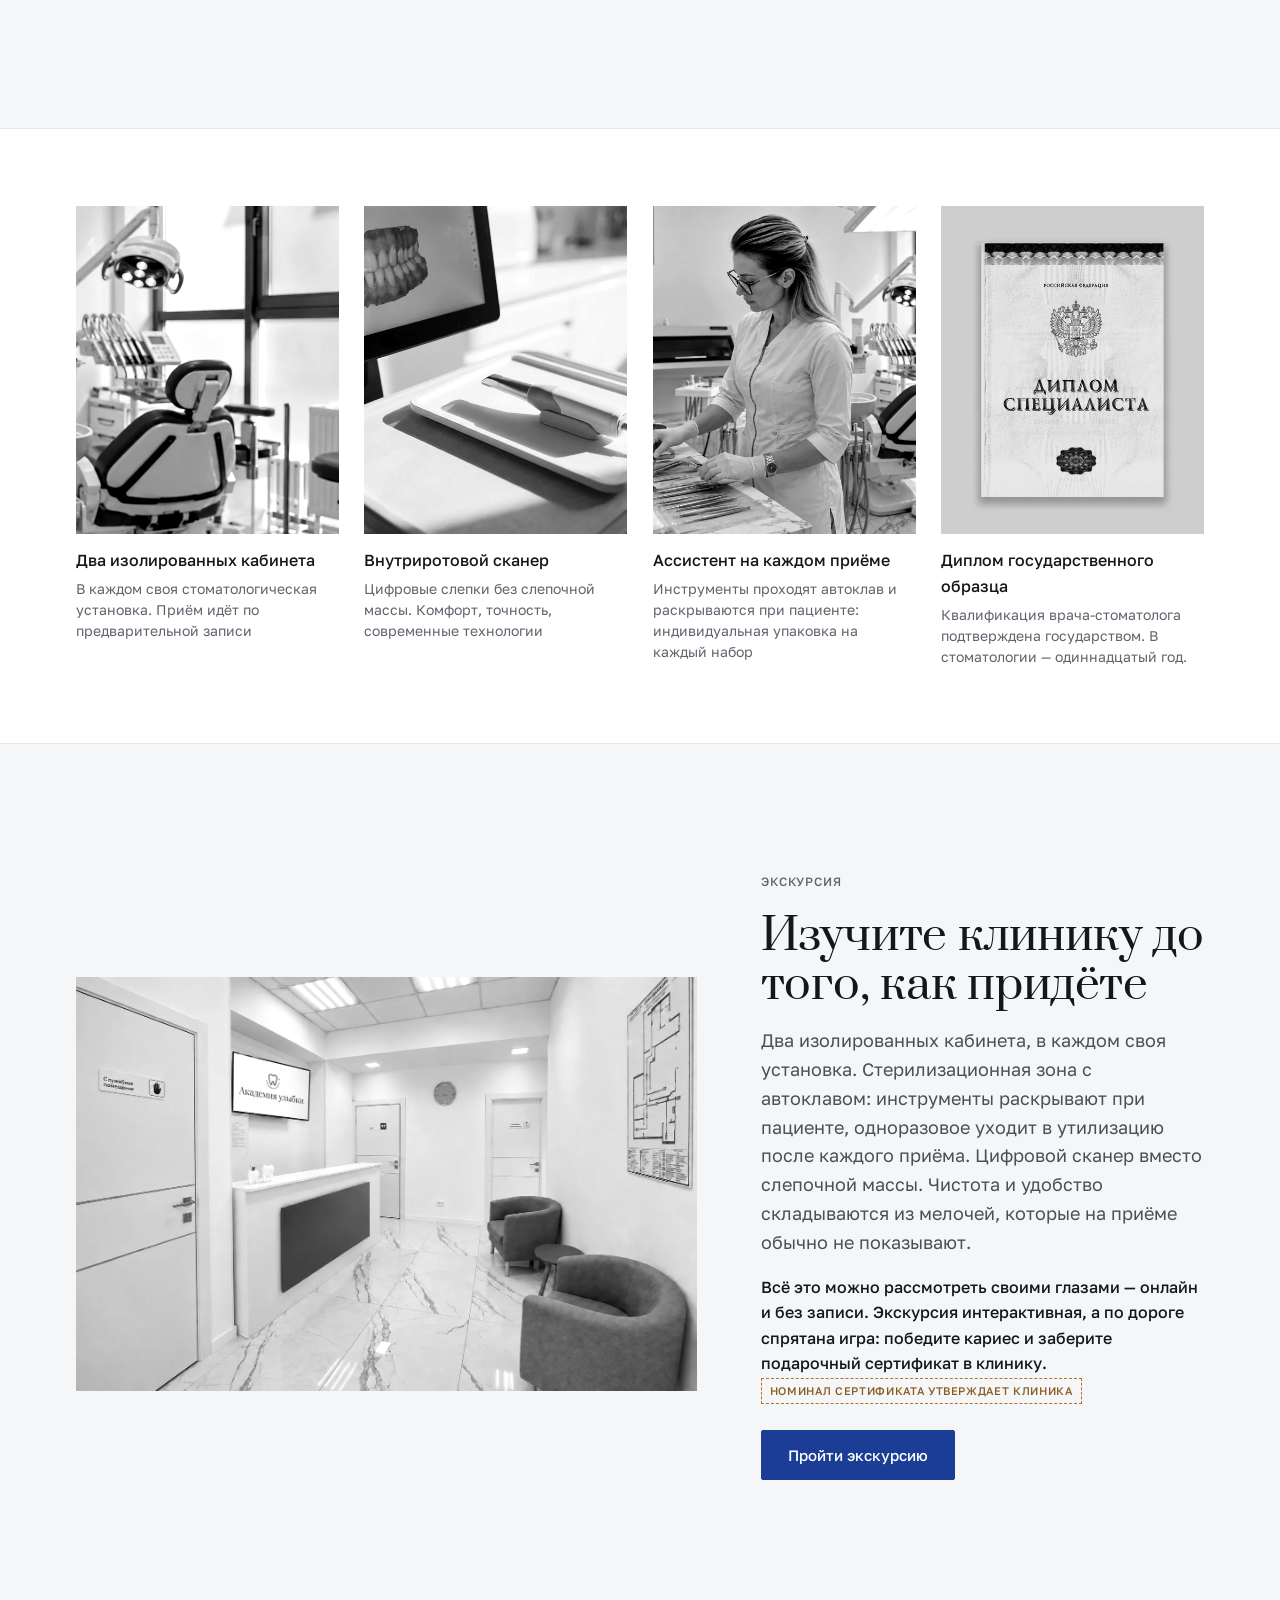
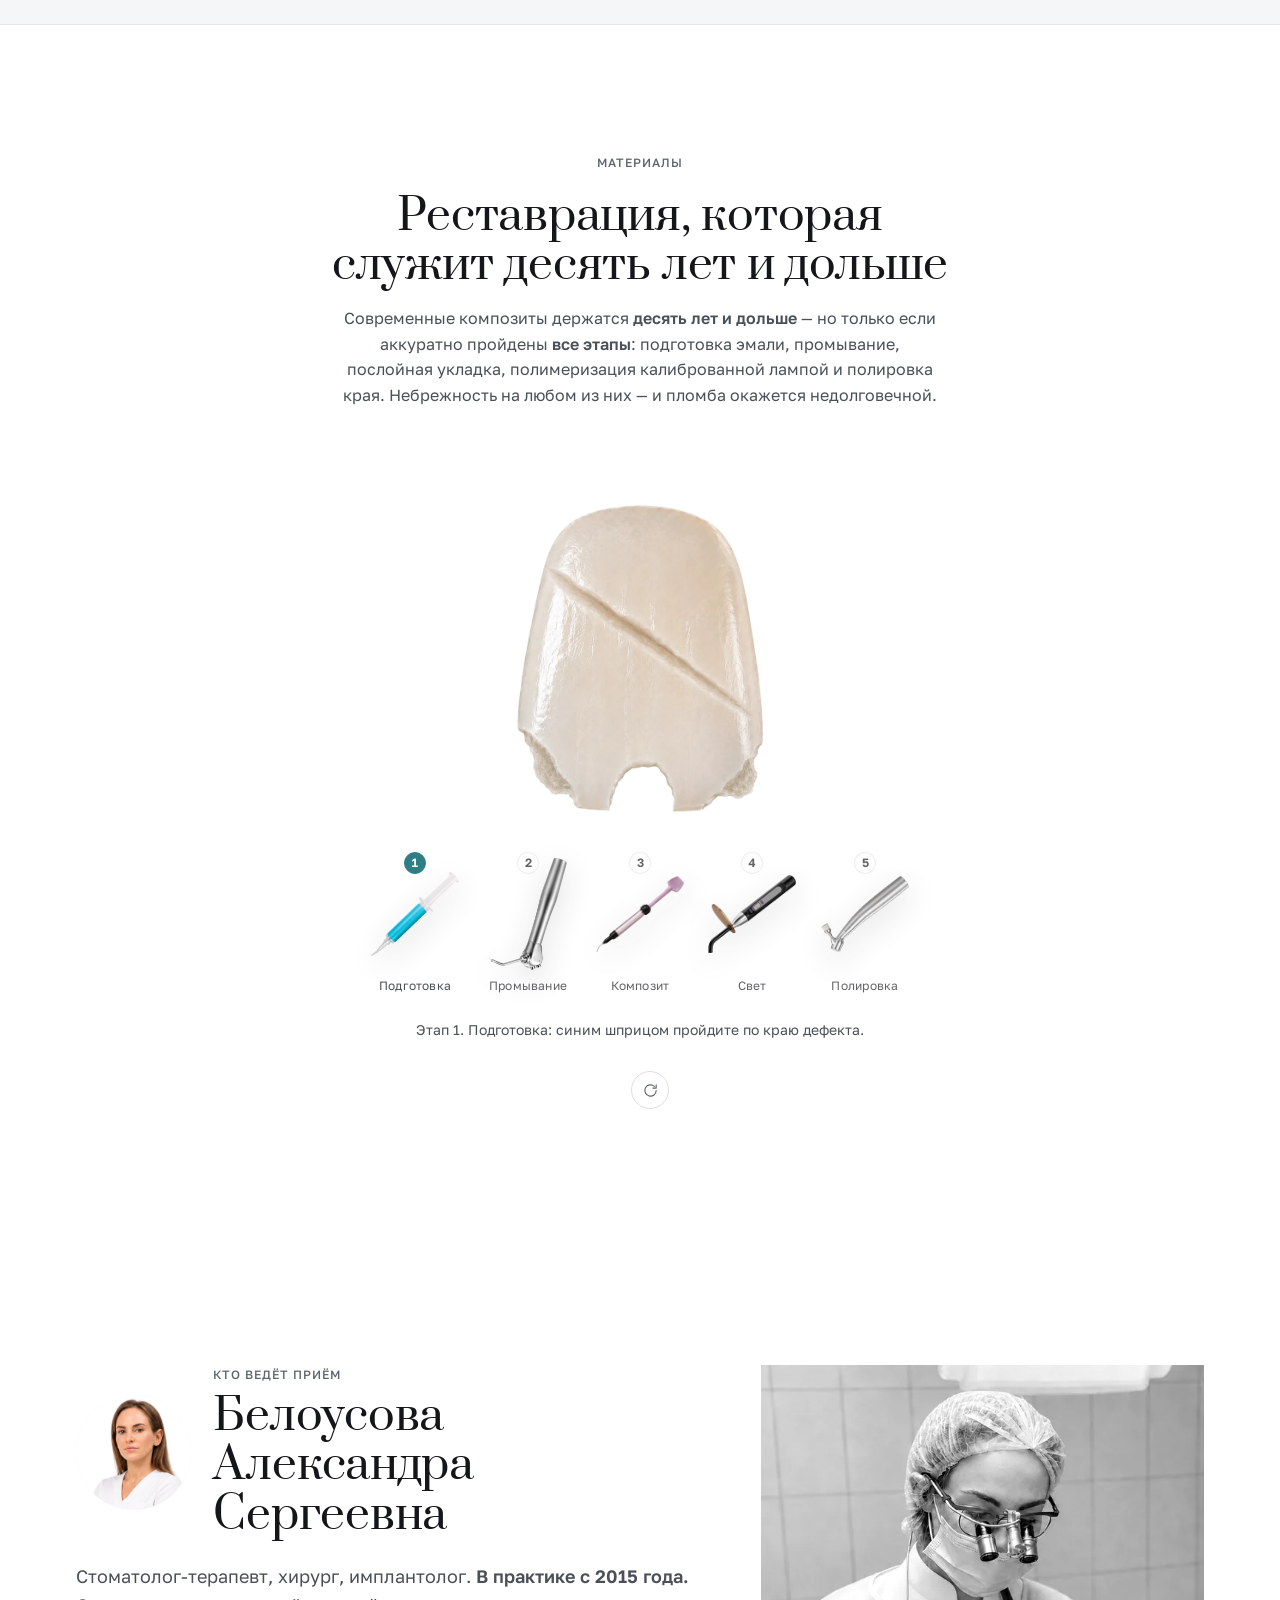
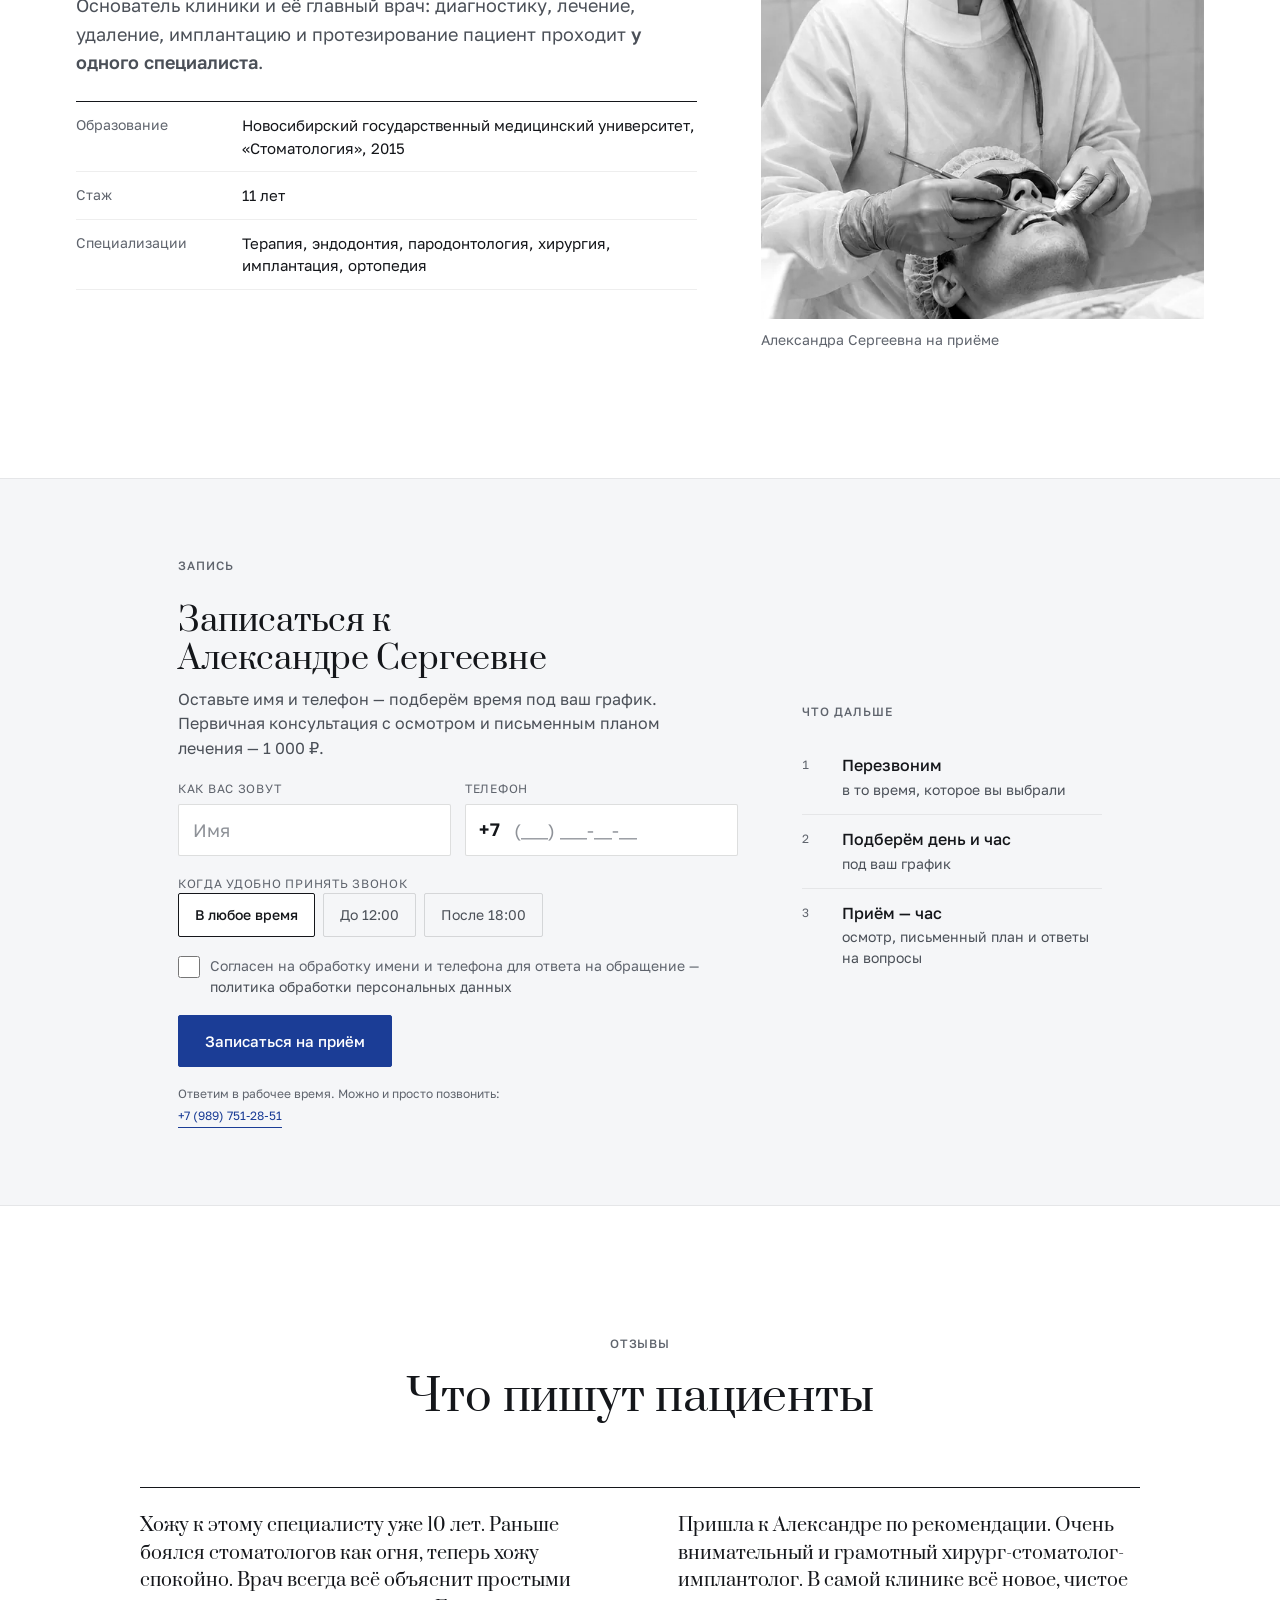
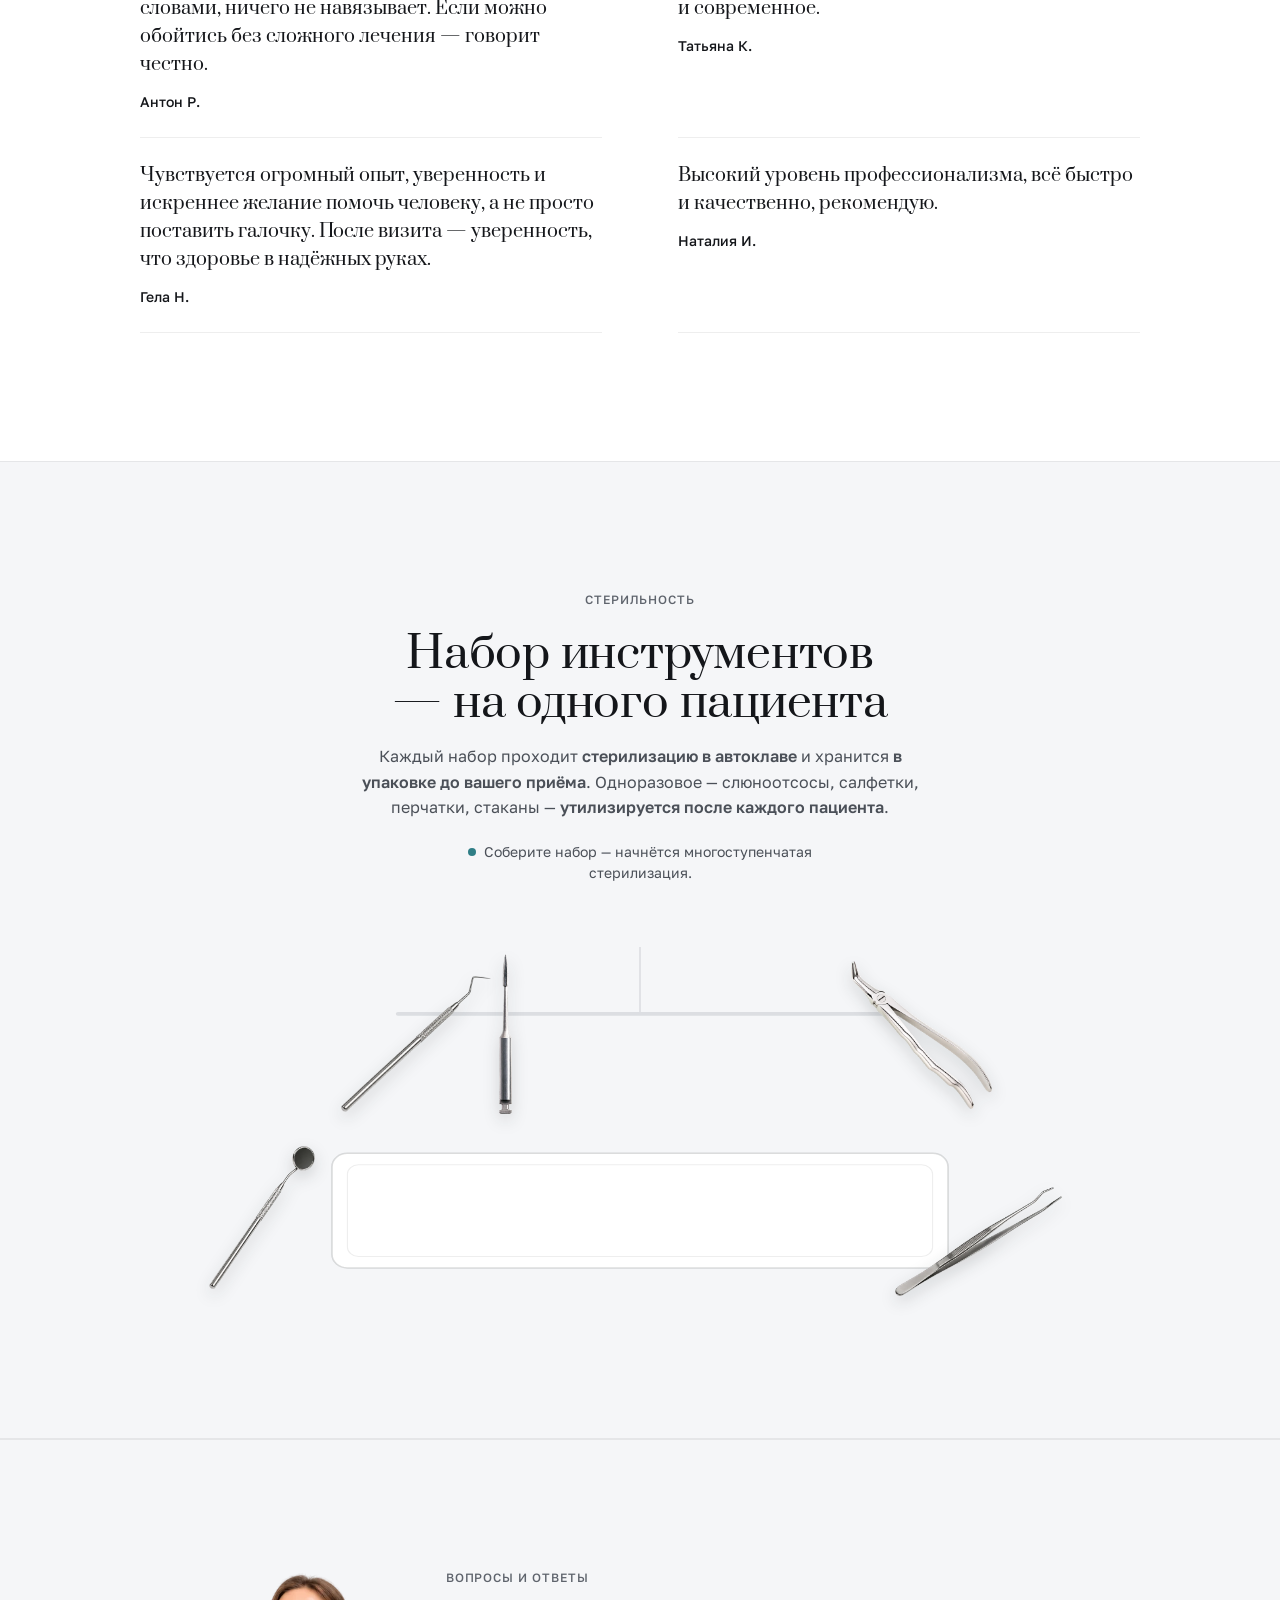
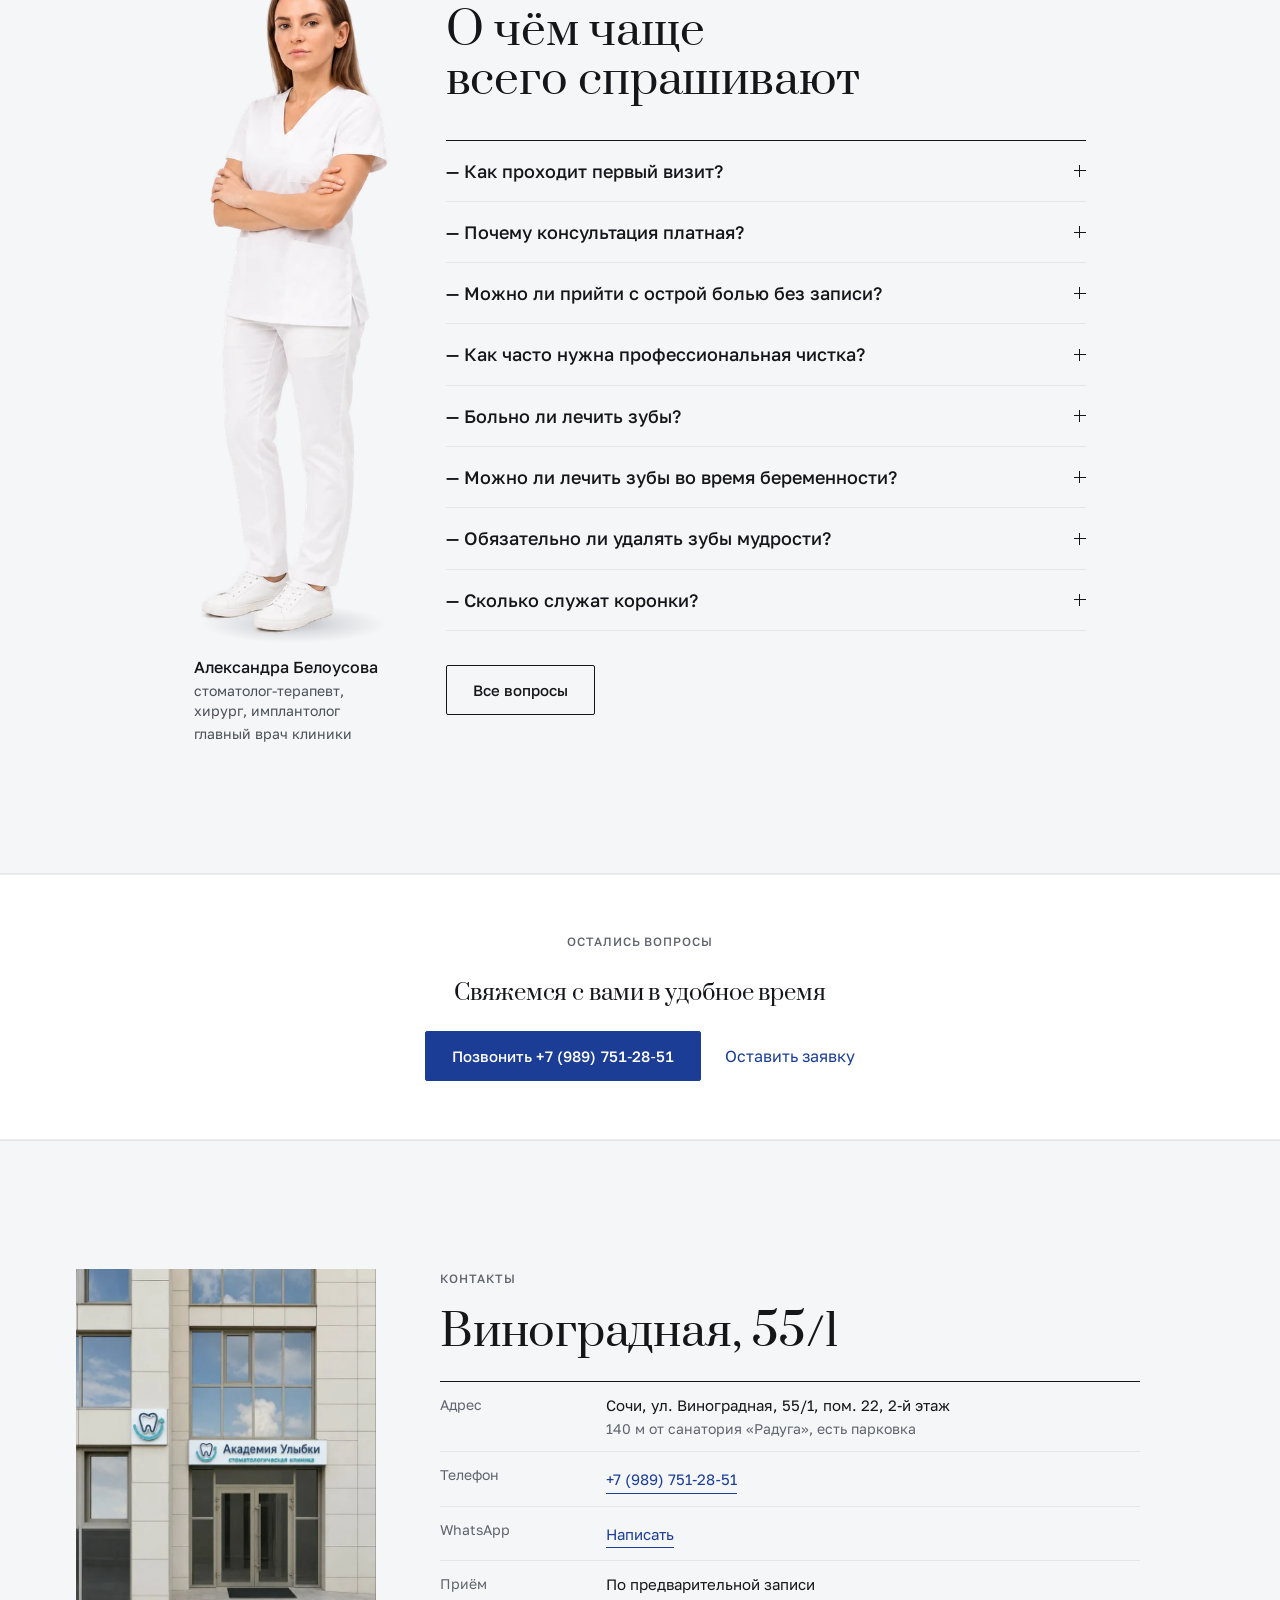
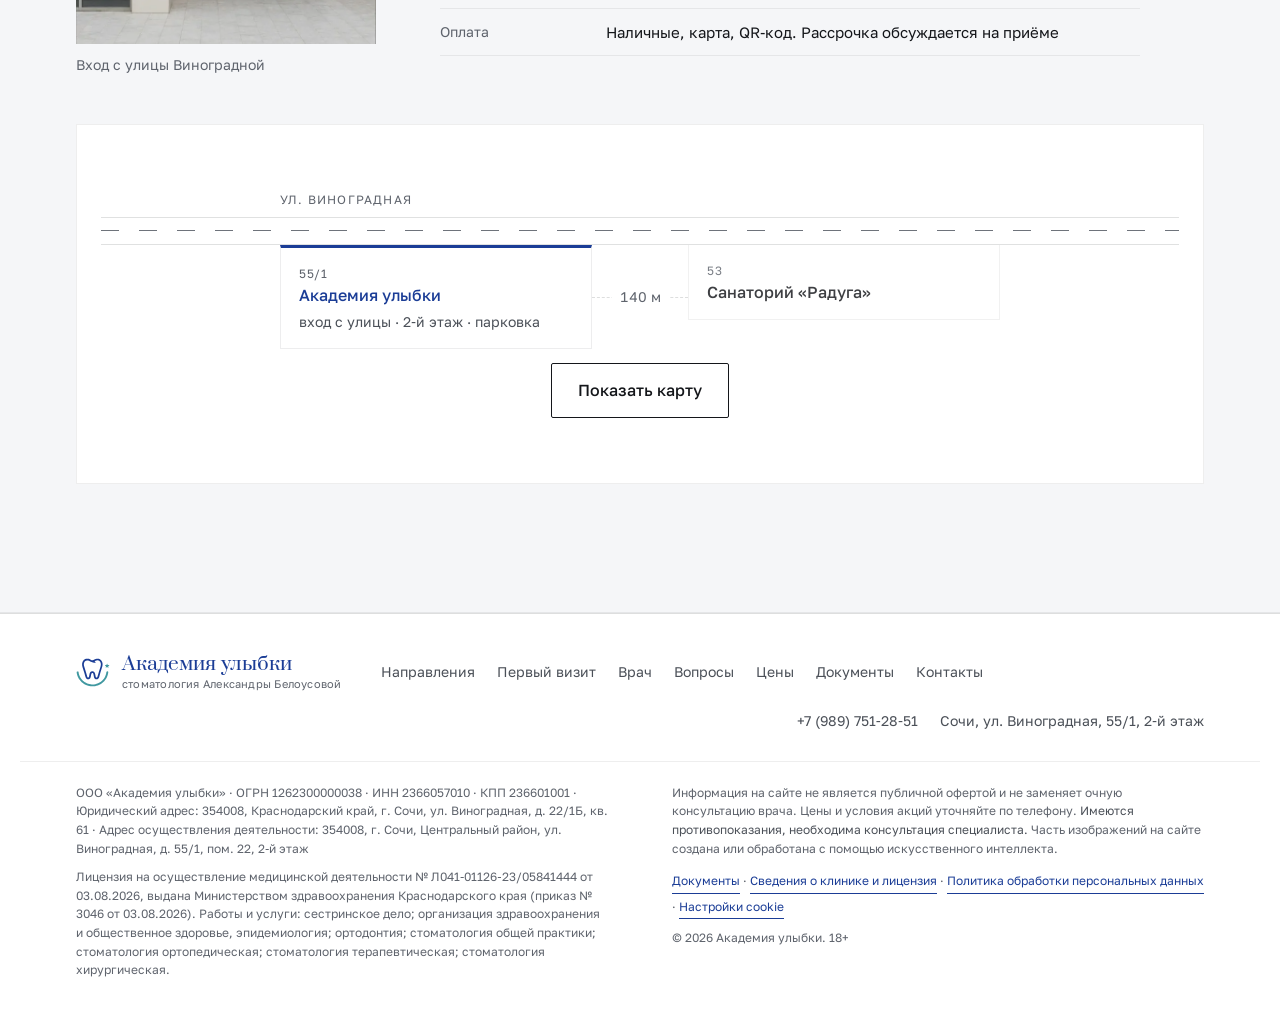
==== commit df9b119c: "Блок вопросов переделан: серая полоса, растушёванная тень, неподвижный портрет - подложка под снимко" ====
--- a/index.html
+++ b/index.html
@@ -24,7 +24,7 @@
 <link rel="manifest" href="site.webmanifest">
 <link rel="preload" href="assets/font/golos-text-cyrillic-400-normal.woff2" as="font" type="font/woff2" crossorigin>
 <link rel="preload" href="assets/font/prata-cyrillic-400-normal.woff2" as="font" type="font/woff2" crossorigin>
-<link rel="stylesheet" href="styles.css?v=1dd726e7">
+<link rel="stylesheet" href="styles.css?v=300cd173">
 <script type="application/ld+json">{"@context": "https://schema.org", "@type": ["Dentist", "MedicalClinic"], "name": "Стоматологическая клиника «Академия улыбки»", "legalName": "ООО «Академия улыбки»", "telephone": "+79897512851", "url": "https://akademiya-ulybki.ru/", "address": {"@type": "PostalAddress", "streetAddress": "ул. Виноградная, д. 55/1, пом. 22, 2-й этаж", "addressLocality": "Сочи", "addressRegion": "Краснодарский край", "postalCode": "354008", "addressCountry": "RU"}, "geo": {"@type": "GeoCoordinates", "latitude": 43.608995, "longitude": 39.720852}, "hasMap": "https://yandex.ru/maps/org/akademiya_ulybki/196221666219/", "foundingDate": "2026", "employee": {"@type": "Physician", "name": "Белоусова Александра Сергеевна", "jobTitle": "Врач стоматолог-терапевт, хирург, имплантолог", "alumniOf": "Новосибирский государственный медицинский университет"}, "hasCredential": {"@type": "EducationalOccupationalCredential", "credentialCategory": "license", "name": "Лицензия Л041-01126-23/05841444", "dateCreated": "2026-08-03", "recognizedBy": {"@type": "GovernmentOrganization", "name": "Министерство здравоохранения Краснодарского края"}}, "identifier": [{"@type": "PropertyValue", "propertyID": "ИНН", "value": "2366057010"}, {"@type": "PropertyValue", "propertyID": "ОГРН", "value": "1262300000038"}]}</script>
 <script type="application/ld+json">{"@context": "https://schema.org", "@type": "FAQPage", "mainEntity": [{"@type": "Question", "name": "Как проходит первый визит?", "acceptedAnswer": {"@type": "Answer", "text": "Первичный приём длится около часа. Мы разговариваем о том, что беспокоит и чего вы ждёте, осматриваем полость рта, делаем фотопротокол и, если нужно, даём направление на снимок. В конце вы получаете письменный план лечения с этапами и стоимостью. Никаких процедур «заодно» в первый визит не делается — только по вашему решению."}}, {"@type": "Question", "name": "Почему консультация платная?", "acceptedAnswer": {"@type": "Answer", "text": "Потому что это час работы врача, а не десять минут осмотра «на бегу». За это время вы получаете документ — план и смету, — с которым можно пойти и в другую клинику. Если вы начинаете лечение у нас в течение 30 дней, стоимость консультации вычитается из его цены."}}, {"@type": "Question", "name": "Можно ли прийти с острой болью без записи?", "acceptedAnswer": {"@type": "Answer", "text": "Позвоните — если в расписании есть окно, примем в тот же день. Острая боль всегда в приоритете: сначала снимаем её, потом планируем остальное."}}, {"@type": "Question", "name": "Как часто нужна профессиональная чистка?", "acceptedAnswer": {"@type": "Answer", "text": "Мы рекомендуем раз в три месяца: за этот срок налёт не успевает превратиться в камень, а врач вовремя замечает кариес и воспаление дёсен в самом начале. При заболеваниях дёсен, брекетах и имплантатах интервал тем более короткий. Точный срок врач назначает после осмотра."}}, {"@type": "Question", "name": "Больно ли лечить зубы?", "acceptedAnswer": {"@type": "Answer", "text": "Лечение проходит под местной анестезией. Современные анестетики действуют через несколько минут и полностью убирают чувствительность на время процедуры. Если вы боитесь самого укола, скажите — место инъекции предварительно обезболивается гелем."}}, {"@type": "Question", "name": "Можно ли лечить зубы во время беременности?", "acceptedAnswer": {"@type": "Answer", "text": "Можно и нужно: очаг инфекции во рту хуже для беременности, чем лечение. Оптимальное время — второй триместр. Используются анестетики без адреналина или с минимальной дозой, снимки — только при необходимости и с защитой. Сообщите врачу о сроке."}}, {"@type": "Question", "name": "Обязательно ли удалять зубы мудрости?", "acceptedAnswer": {"@type": "Answer", "text": "Нет. Удаляют те, что растут неправильно, упираются в соседний зуб, регулярно воспаляются или не поддаются лечению. Здоровый, прорезавшийся и доступный для чистки зуб мудрости можно оставить."}}, {"@type": "Question", "name": "Сколько служат коронки?", "acceptedAnswer": {"@type": "Answer", "text": "Цирконий и E‑max — в среднем 10–15 лет и дольше при хорошей гигиене. Главный враг коронки — кариес на границе с зубом, поэтому важны ёршики и регулярные осмотры."}}]}</script>
 <script type="application/ld+json">{"@context": "https://schema.org", "@type": "WebSite", "name": "Академия улыбки", "url": "https://akademiya-ulybki.ru/", "inLanguage": "ru-RU", "publisher": {"@type": "Organization", "name": "ООО «Академия улыбки»"}}</script>
@@ -413,10 +413,11 @@
          снимком заменяет прежнюю строку «Отвечает Александра Белоусова»: имя
          и должность теперь стоят там, где человек их и ищет — у лица. -->
     <figure class="faqt__who rv">
-      <span class="faqt__pad" aria-hidden="true"></span>
-      <img class="faqt__ph" src="assets/cut/A2-three-quarter.webp"
-           alt="Александра Белоусова, главный врач клиники «Академия улыбки»"
-           width="298" height="1000" loading="lazy" decoding="async" draggable="false">
+      <span class="faqt__ph-w">
+        <img class="faqt__ph" src="assets/cut/A2-three-quarter.webp"
+             alt="Александра Белоусова, главный врач клиники «Академия улыбки»"
+             width="298" height="1000" loading="lazy" decoding="async" draggable="false">
+      </span>
       <figcaption class="faqt__cap">
         <b>Александра Белоусова</b>
         <span>стоматолог-терапевт, хирург, имплантолог</span>
--- a/styles.css
+++ b/styles.css
@@ -761,36 +761,56 @@
 .still .lfpop{display:none!important}
 html.vi .lfpop{display:none!important}
 html.vi .lf__i,html.vi .lf__chip span{border-color:var(--ink)}
-html.vi .lfband{background:var(--bg);border-color:var(--ink)}
+html.vi .lfband,html.vi .faqt{background:var(--bg);border-color:var(--ink)}
+/* В режиме для слабовидящих снимок не нужен: он декоративный, а подпись под
+   ним — нет. Картинку убираем вместе с тенью, подпись поднимаем над вопросами
+   и ставим в одну колонку: иначе слева остаётся пустое поле во весь блок. */
+html.vi .faqt__ph-w{display:none}
+html.vi .faqt__in{grid-template-columns:minmax(0,1fr);justify-content:stretch;gap:24px}
+html.vi .faqt__who{display:block;order:1}
+html.vi .faqt__cap{margin:0}
+html.vi .faqt__talk{order:2}
 
 /* ВОПРОСЫ */
 /* ---- разворот «интервью» ----
-   Узкая колонка с тем, кто отвечает, и широкая с вопросами — как разворот в
-   журнале. Снимок вырезан, халат белый, поэтому под ним светлая подложка:
-   на белом фоне страницы фигура иначе растворяется. */
-.faqt__in{display:grid;grid-template-columns:minmax(0,200px) minmax(0,1fr);
-  gap:clamp(28px,4vw,64px);align-items:end}
-.faqt .sec__head{margin-bottom:clamp(28px,3.4vw,40px)}
-.faqt__who{margin:0;position:relative;display:grid;grid-template-rows:auto auto}
-.faqt__pad{grid-column:1;grid-row:1;align-self:stretch;
-  background:linear-gradient(180deg,rgba(245,246,248,0) 0%,var(--tint) 24%,var(--tint) 100%)}
-.faqt__ph{grid-column:1;grid-row:1;width:100%;height:auto;display:block;position:relative;
-  filter:drop-shadow(0 16px 18px rgba(23,30,42,.08))}
-.faqt__cap{grid-column:1;grid-row:2;margin:16px 0 0;display:flex;flex-direction:column;gap:3px}
-.faqt__cap b{font-weight:500;font-size:var(--fs-4);line-height:1.25}
+   Узкая колонка с тем, кто отвечает, и колонка вопросов читаемой ширины —
+   как разворот в журнале. Весь блок на сером поле: халат белый, и на белой
+   странице вырезанная фигура растворялась. Подложки под снимком нет, вместо
+   неё растушёванная тень у ног — она даёт опору, не рисуя прямоугольника. */
+.faqt{background:var(--band);border-top:1px solid var(--hair-2);border-bottom:1px solid var(--hair-2)}
+/* Колонки выровнены по верху. Раньше по низу — и при раскрытии вопроса
+   правая колонка росла, а портрет уезжал вместе с ней. */
+.faqt__in{display:grid;grid-template-columns:minmax(0,200px) minmax(0,640px);
+  gap:clamp(28px,4vw,64px);align-items:start;justify-content:center}
+.faqt .sec__head{margin-bottom:clamp(24px,3vw,34px)}
+.faqt__who{margin:0}
+.faqt__ph-w{position:relative;display:block}
+/* Тень — мягкое пятно под ногами, без краёв и без заливки. Привязана к низу
+   снимка, а не к низу всего блока: подпись под ним бывает в две строки и в
+   три, и тень не должна от этого ездить. */
+.faqt__ph-w::before{content:"";position:absolute;left:50%;bottom:-4px;
+  width:92%;height:38px;translate:-50% 0;border-radius:50%;pointer-events:none;
+  background:radial-gradient(closest-side ellipse,rgba(23,30,42,.26) 0%,rgba(23,30,42,.11) 46%,rgba(23,30,42,0) 100%)}
+.faqt__ph{width:100%;height:auto;display:block;position:relative}
+.faqt__cap{margin:18px 0 0;display:flex;flex-direction:column;gap:3px}
+.faqt__cap b{font-weight:500;font-size:var(--fs-3);line-height:1.3;white-space:nowrap}
 .faqt__cap span{color:var(--ink-2);font-size:var(--fs-2);line-height:1.45}
 /* Кнопка стояла вплотную к тексту — отбивка задана явно, а не остатком
    от соседнего правила. */
 .faqt__all{margin:clamp(24px,3vw,34px) 0 0}
 @media(max-width:900px){
-  .faqt__in{grid-template-columns:minmax(0,1fr);align-items:start;gap:26px}
-  /* На узком экране портрет уходит вниз, под вопросы: сначала то, за чем
-     пришли, потом тот, кто отвечает. */
-  .faqt__who{order:2;display:grid;grid-template-columns:minmax(0,128px) minmax(0,1fr);
-    grid-template-rows:auto;gap:0 18px;align-items:end;max-width:430px}
-  .faqt__pad,.faqt__ph{grid-column:1;grid-row:1}
-  .faqt__cap{grid-column:2;grid-row:1;margin:0 0 10px}
+  /* На узком экране сначала вопросы, портрет под ними: сперва то, за чем
+     пришли, потом тот, кто отвечает. Снимок уходит вбок, подпись рядом —
+     в столбик он занял бы пол-экрана. */
+  .faqt__in{grid-template-columns:minmax(0,1fr);gap:30px;justify-content:stretch}
   .faqt__talk{order:1}
+  .faqt__who{order:2;display:grid;grid-template-columns:minmax(0,130px) minmax(0,1fr);
+    gap:0 20px;align-items:end;max-width:420px}
+  .faqt__ph-w{grid-column:1;grid-row:1}
+  .faqt__cap{grid-column:2;grid-row:1;margin:0 0 12px}
+  /* На узком экране имя переносится, если не влезло: обрезать его нельзя. */
+  .faqt__cap b{white-space:normal}
+  .faqt__ph-w::before{height:28px;bottom:-3px}
 }
 /* Вопрос и ответ с тире — так набирают интервью в печати. Разметка не
    меняется: тире рисует стиль, в тексте и в поиске его нет. */
@@ -1250,7 +1270,7 @@
 html.lite #zapis{contain-intrinsic-size:auto 716px}
 html.lite #otzyvy{contain-intrinsic-size:auto 902px}
 html.lite #sterilno{contain-intrinsic-size:auto 1024px}
-html.lite #voprosy{contain-intrinsic-size:auto 1101px}
+html.lite #voprosy{contain-intrinsic-size:auto 1081px}
 html.lite #svyaz{contain-intrinsic-size:auto 271px}
 html.lite #kontakty{contain-intrinsic-size:auto 1140px}
 html.lite .ftr:not(.lite-off){contain-intrinsic-size:auto 398px}
@@ -1264,7 +1284,7 @@
   html.lite #zapis{contain-intrinsic-size:auto 1157px}
   html.lite #otzyvy{contain-intrinsic-size:auto 1209px}
   html.lite #sterilno{contain-intrinsic-size:auto 736px}
-  html.lite #voprosy{contain-intrinsic-size:auto 1428px}
+  html.lite #voprosy{contain-intrinsic-size:auto 1437px}
   html.lite #svyaz{contain-intrinsic-size:auto 287px}
   html.lite #kontakty{contain-intrinsic-size:auto 1523px}
   html.lite .ftr:not(.lite-off){contain-intrinsic-size:auto 949px}
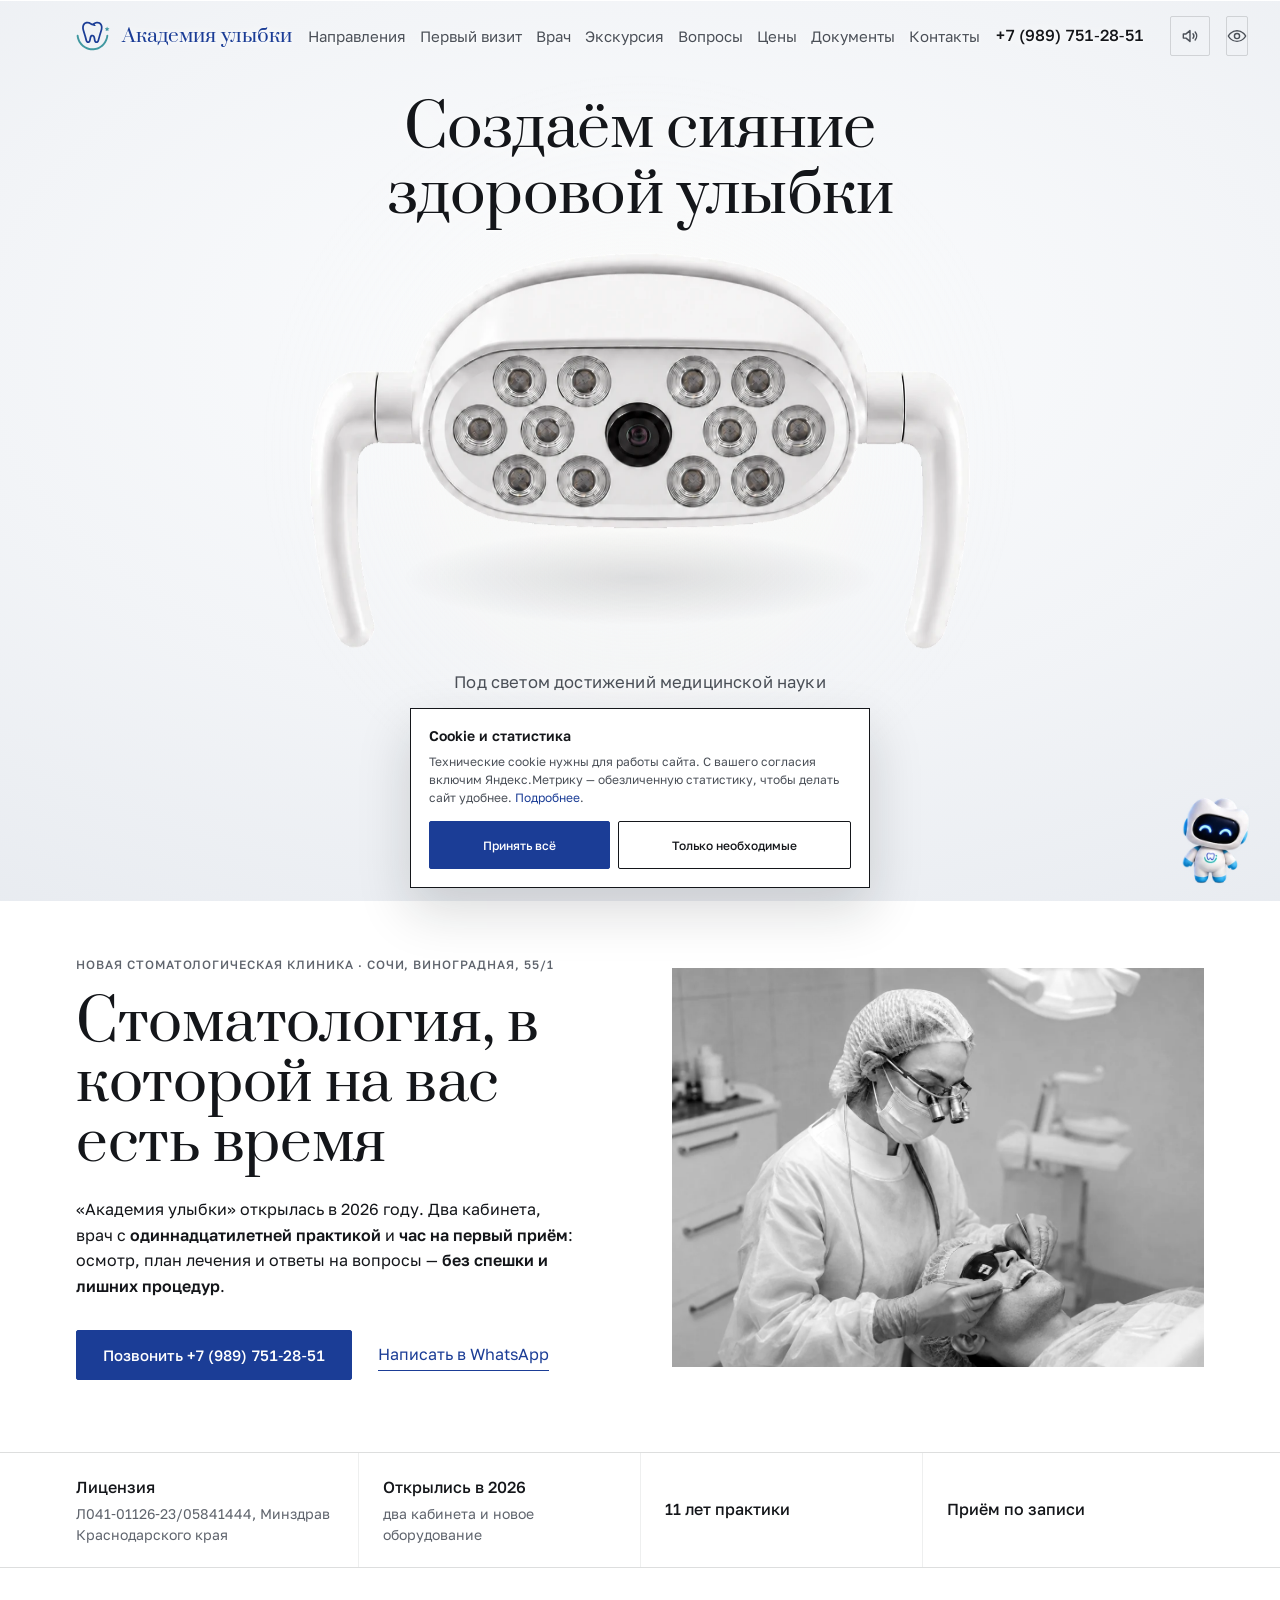
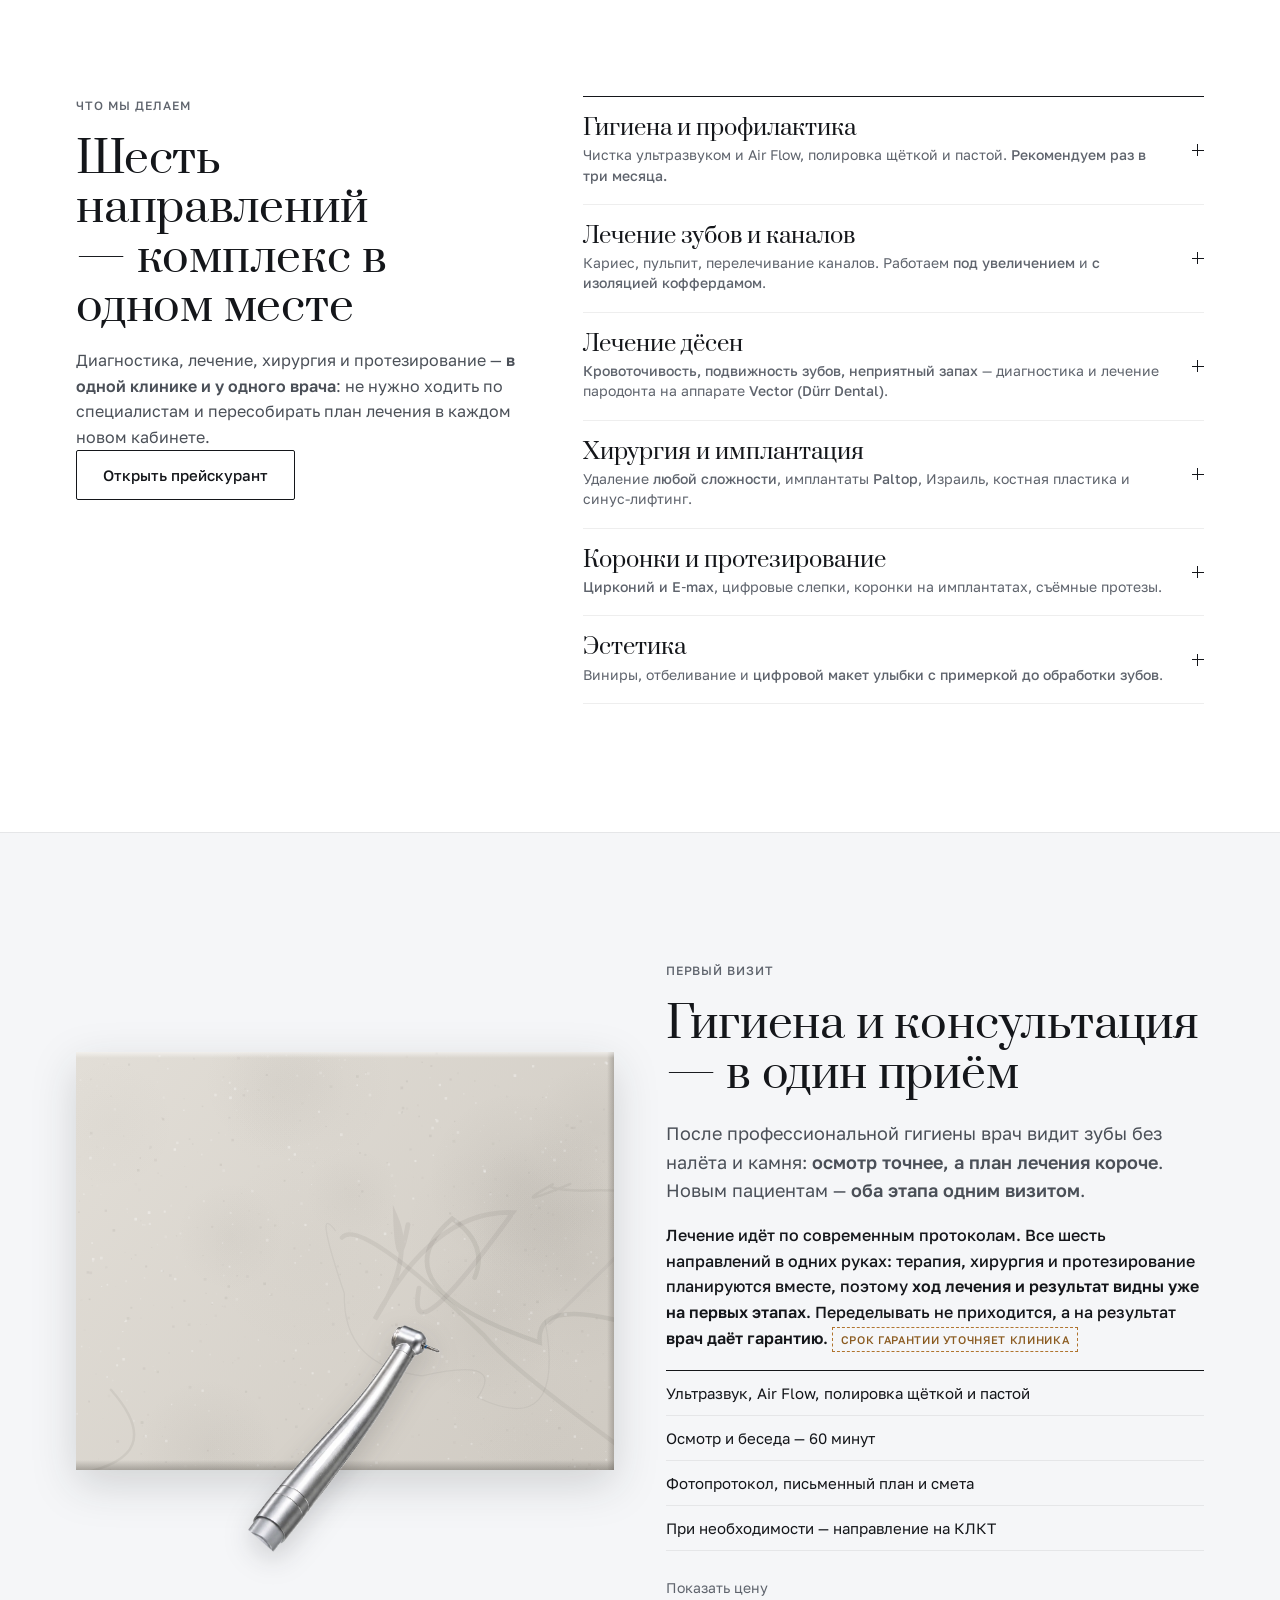
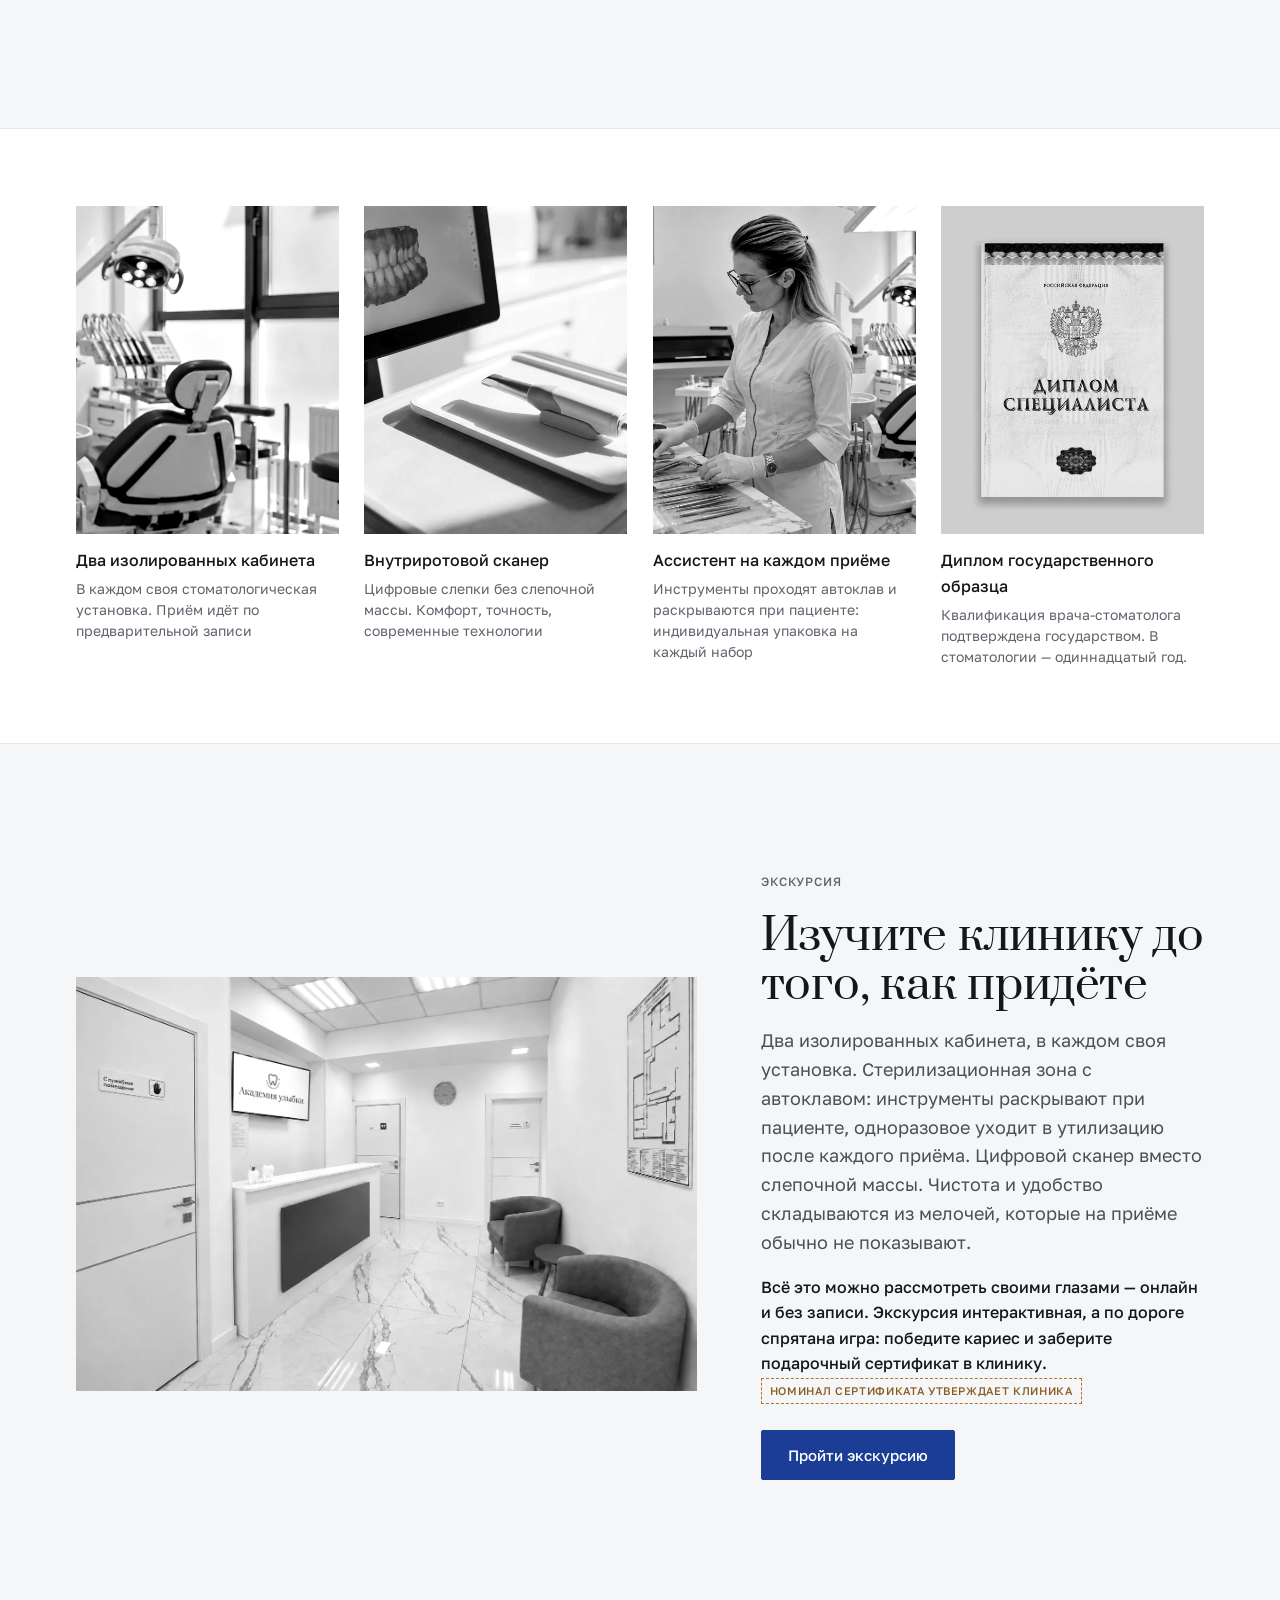
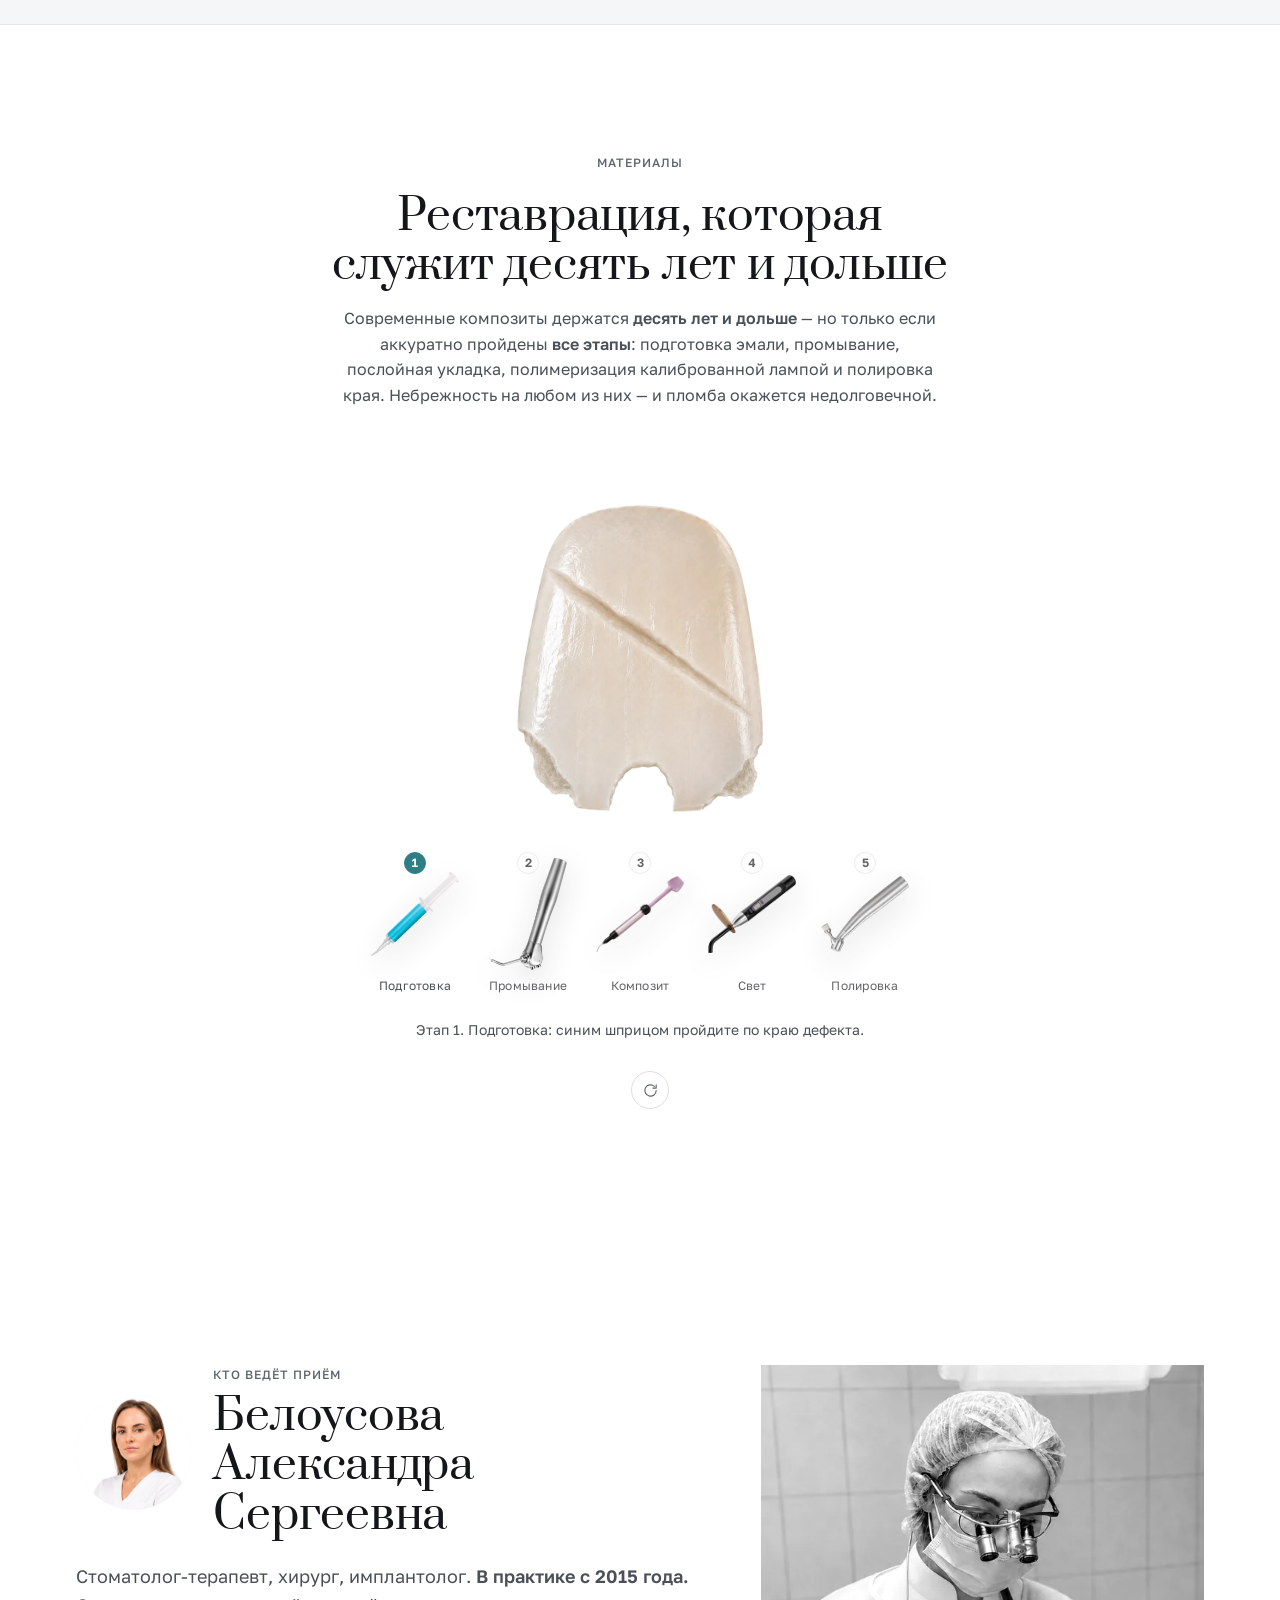
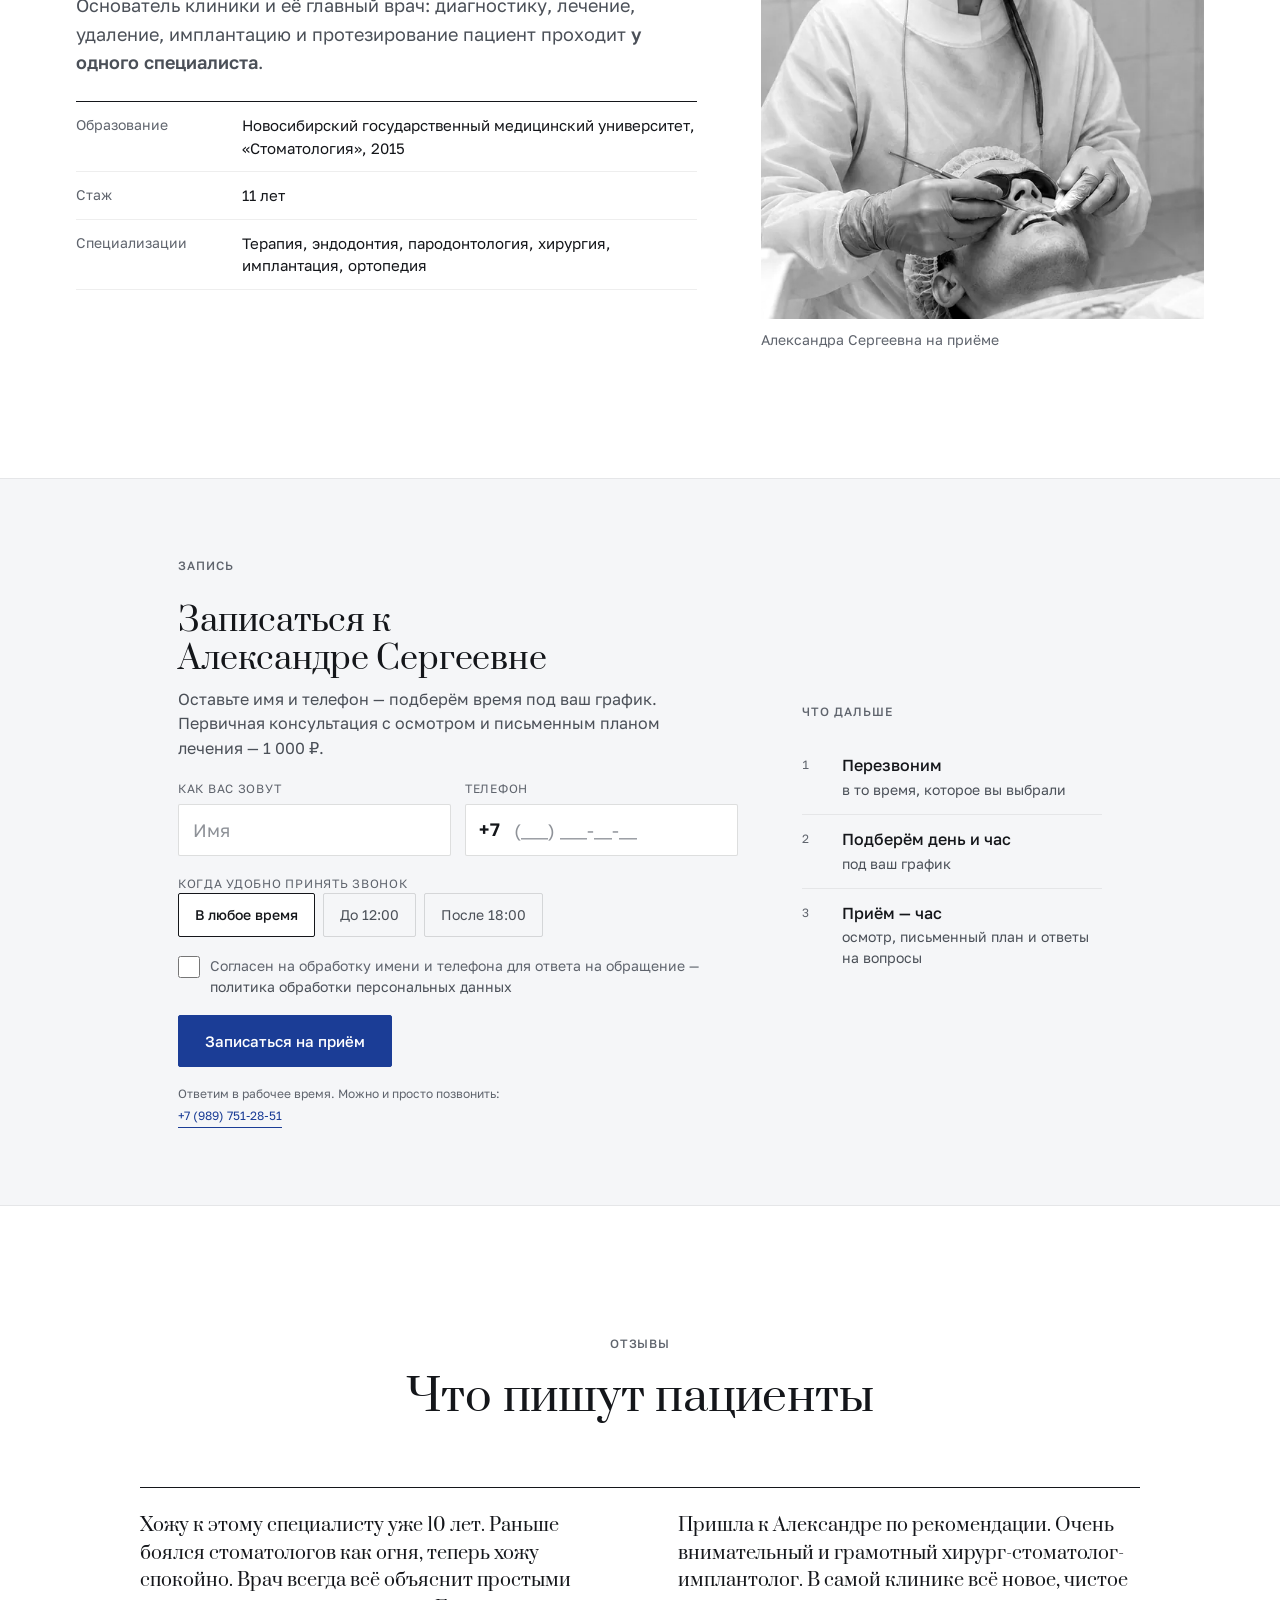
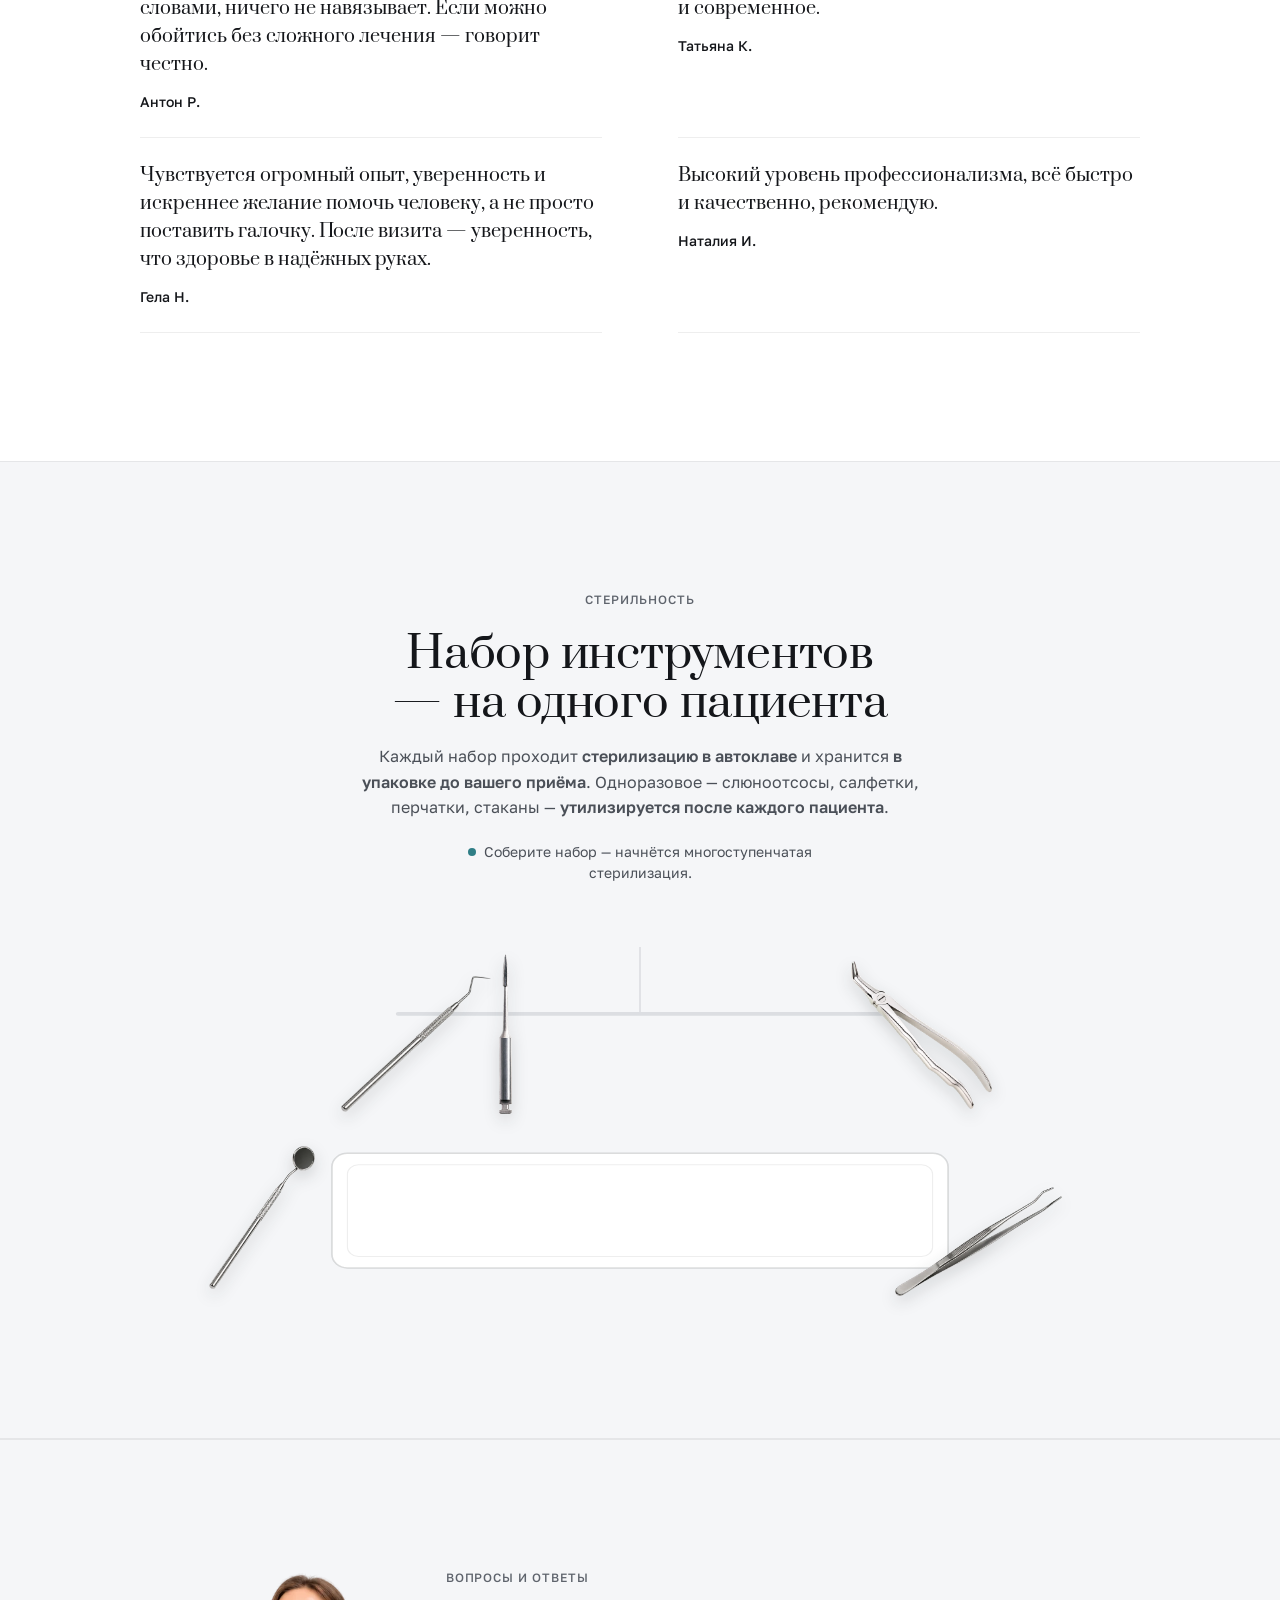
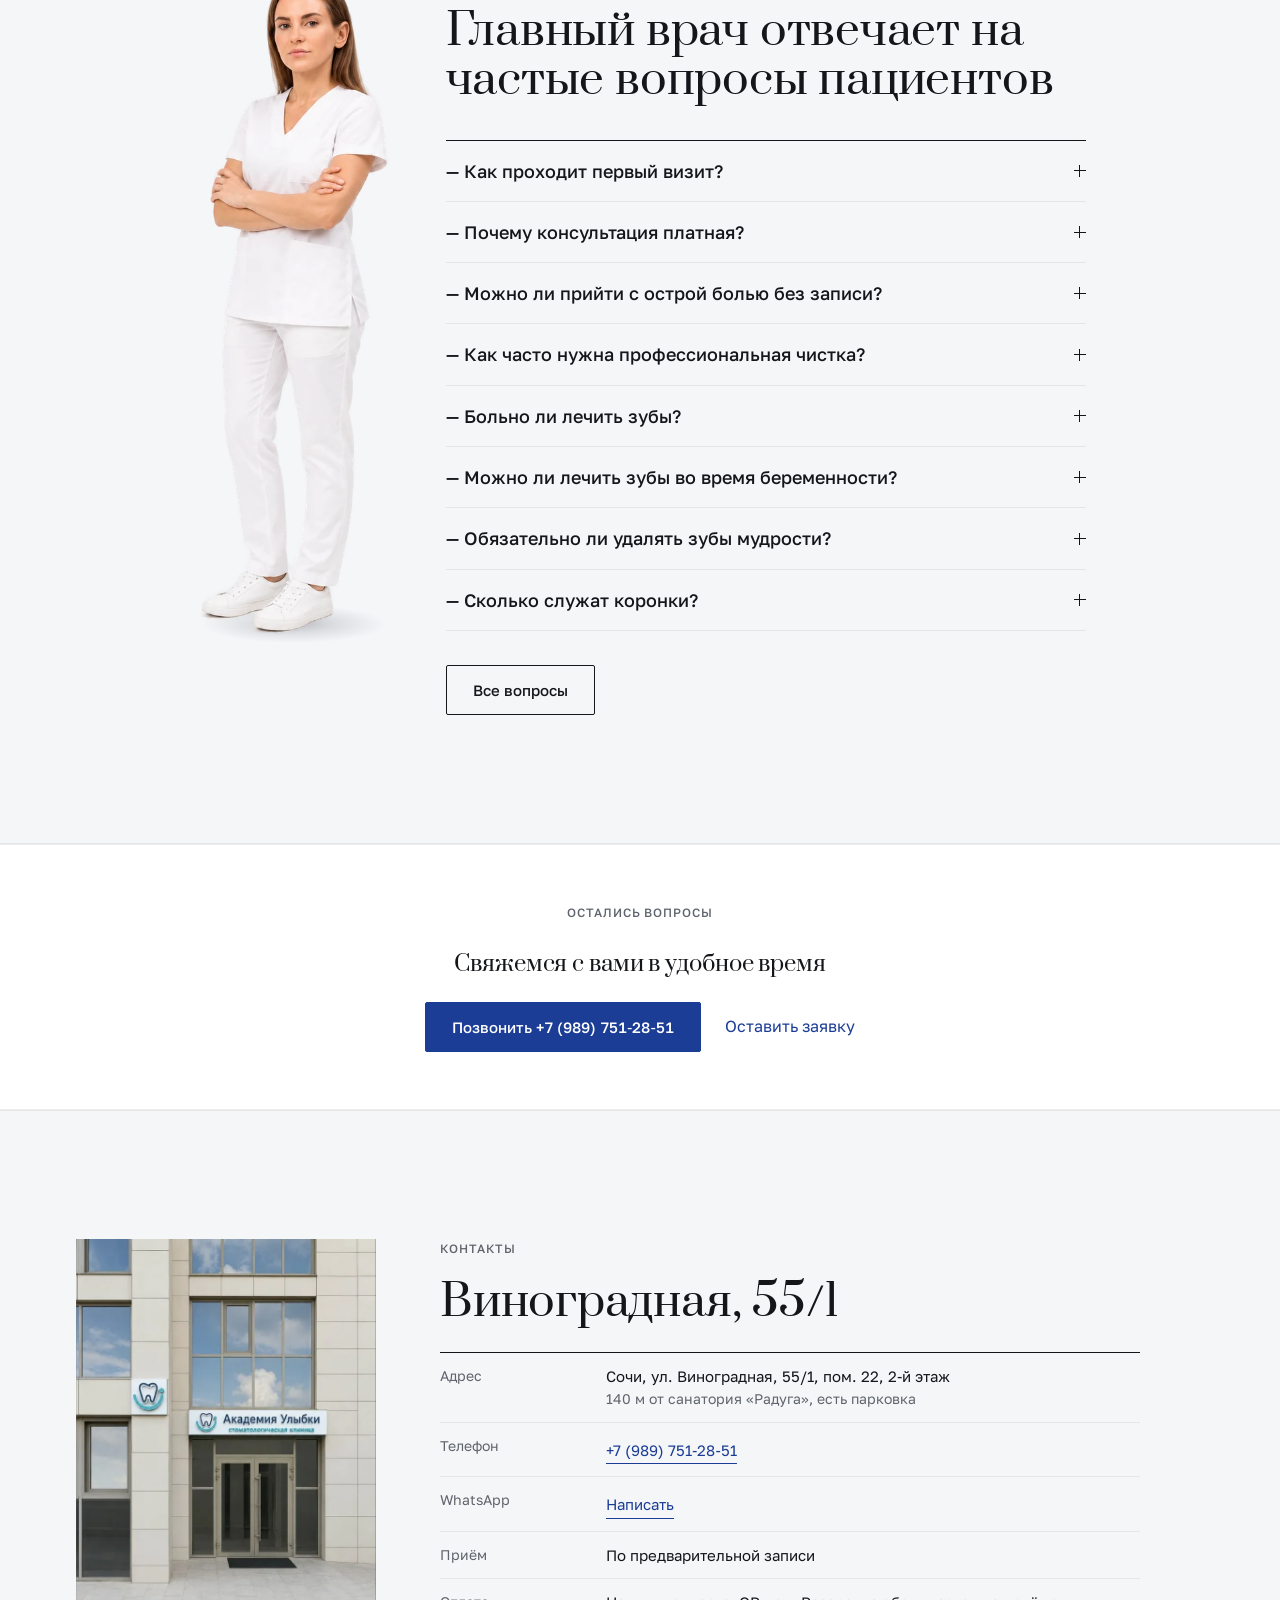
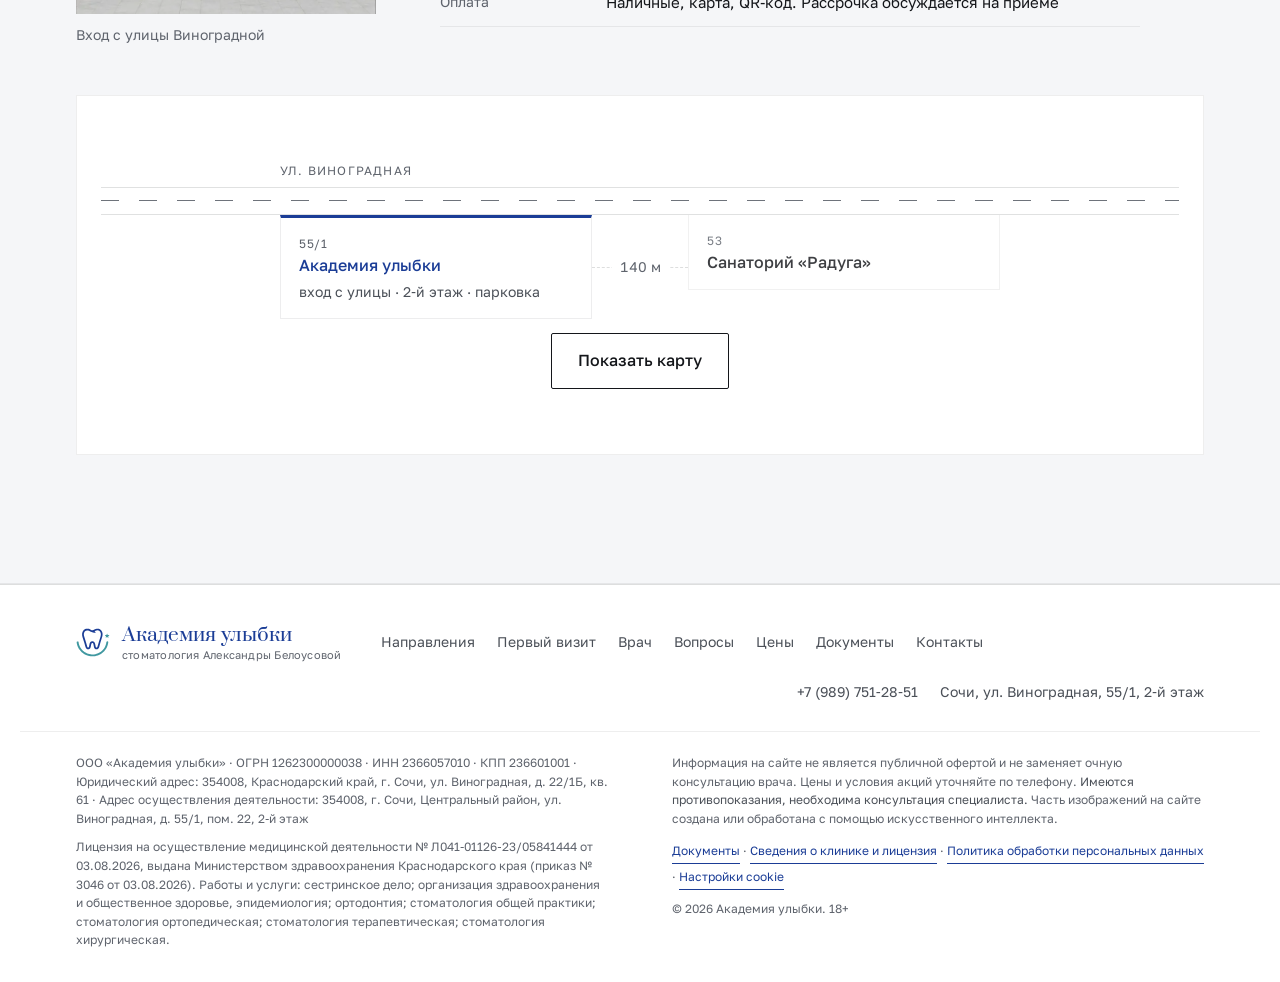
==== commit 85cb0f1f: "Заголовок блока вопросов говорит, кто отвечает; подпись у снимка убрана - 'Главный врач отвечает на " ====
--- a/index.html
+++ b/index.html
@@ -24,7 +24,7 @@
 <link rel="manifest" href="site.webmanifest">
 <link rel="preload" href="assets/font/golos-text-cyrillic-400-normal.woff2" as="font" type="font/woff2" crossorigin>
 <link rel="preload" href="assets/font/prata-cyrillic-400-normal.woff2" as="font" type="font/woff2" crossorigin>
-<link rel="stylesheet" href="styles.css?v=300cd173">
+<link rel="stylesheet" href="styles.css?v=a6b98708">
 <script type="application/ld+json">{"@context": "https://schema.org", "@type": ["Dentist", "MedicalClinic"], "name": "Стоматологическая клиника «Академия улыбки»", "legalName": "ООО «Академия улыбки»", "telephone": "+79897512851", "url": "https://akademiya-ulybki.ru/", "address": {"@type": "PostalAddress", "streetAddress": "ул. Виноградная, д. 55/1, пом. 22, 2-й этаж", "addressLocality": "Сочи", "addressRegion": "Краснодарский край", "postalCode": "354008", "addressCountry": "RU"}, "geo": {"@type": "GeoCoordinates", "latitude": 43.608995, "longitude": 39.720852}, "hasMap": "https://yandex.ru/maps/org/akademiya_ulybki/196221666219/", "foundingDate": "2026", "employee": {"@type": "Physician", "name": "Белоусова Александра Сергеевна", "jobTitle": "Врач стоматолог-терапевт, хирург, имплантолог", "alumniOf": "Новосибирский государственный медицинский университет"}, "hasCredential": {"@type": "EducationalOccupationalCredential", "credentialCategory": "license", "name": "Лицензия Л041-01126-23/05841444", "dateCreated": "2026-08-03", "recognizedBy": {"@type": "GovernmentOrganization", "name": "Министерство здравоохранения Краснодарского края"}}, "identifier": [{"@type": "PropertyValue", "propertyID": "ИНН", "value": "2366057010"}, {"@type": "PropertyValue", "propertyID": "ОГРН", "value": "1262300000038"}]}</script>
 <script type="application/ld+json">{"@context": "https://schema.org", "@type": "FAQPage", "mainEntity": [{"@type": "Question", "name": "Как проходит первый визит?", "acceptedAnswer": {"@type": "Answer", "text": "Первичный приём длится около часа. Мы разговариваем о том, что беспокоит и чего вы ждёте, осматриваем полость рта, делаем фотопротокол и, если нужно, даём направление на снимок. В конце вы получаете письменный план лечения с этапами и стоимостью. Никаких процедур «заодно» в первый визит не делается — только по вашему решению."}}, {"@type": "Question", "name": "Почему консультация платная?", "acceptedAnswer": {"@type": "Answer", "text": "Потому что это час работы врача, а не десять минут осмотра «на бегу». За это время вы получаете документ — план и смету, — с которым можно пойти и в другую клинику. Если вы начинаете лечение у нас в течение 30 дней, стоимость консультации вычитается из его цены."}}, {"@type": "Question", "name": "Можно ли прийти с острой болью без записи?", "acceptedAnswer": {"@type": "Answer", "text": "Позвоните — если в расписании есть окно, примем в тот же день. Острая боль всегда в приоритете: сначала снимаем её, потом планируем остальное."}}, {"@type": "Question", "name": "Как часто нужна профессиональная чистка?", "acceptedAnswer": {"@type": "Answer", "text": "Мы рекомендуем раз в три месяца: за этот срок налёт не успевает превратиться в камень, а врач вовремя замечает кариес и воспаление дёсен в самом начале. При заболеваниях дёсен, брекетах и имплантатах интервал тем более короткий. Точный срок врач назначает после осмотра."}}, {"@type": "Question", "name": "Больно ли лечить зубы?", "acceptedAnswer": {"@type": "Answer", "text": "Лечение проходит под местной анестезией. Современные анестетики действуют через несколько минут и полностью убирают чувствительность на время процедуры. Если вы боитесь самого укола, скажите — место инъекции предварительно обезболивается гелем."}}, {"@type": "Question", "name": "Можно ли лечить зубы во время беременности?", "acceptedAnswer": {"@type": "Answer", "text": "Можно и нужно: очаг инфекции во рту хуже для беременности, чем лечение. Оптимальное время — второй триместр. Используются анестетики без адреналина или с минимальной дозой, снимки — только при необходимости и с защитой. Сообщите врачу о сроке."}}, {"@type": "Question", "name": "Обязательно ли удалять зубы мудрости?", "acceptedAnswer": {"@type": "Answer", "text": "Нет. Удаляют те, что растут неправильно, упираются в соседний зуб, регулярно воспаляются или не поддаются лечению. Здоровый, прорезавшийся и доступный для чистки зуб мудрости можно оставить."}}, {"@type": "Question", "name": "Сколько служат коронки?", "acceptedAnswer": {"@type": "Answer", "text": "Цирконий и E‑max — в среднем 10–15 лет и дольше при хорошей гигиене. Главный враг коронки — кариес на границе с зубом, поэтому важны ёршики и регулярные осмотры."}}]}</script>
 <script type="application/ld+json">{"@context": "https://schema.org", "@type": "WebSite", "name": "Академия улыбки", "url": "https://akademiya-ulybki.ru/", "inLanguage": "ru-RU", "publisher": {"@type": "Organization", "name": "ООО «Академия улыбки»"}}</script>
@@ -409,25 +409,21 @@
   <div class="wrap faqt__in">
     <!-- Разворот как в журнальном интервью: слева тот, кто отвечает, справа
          вопросы. Издание нигде не названо и журналист не выдуман — это приём
-         вёрстки, а не ссылка на несуществующую публикацию. Подпись под
-         снимком заменяет прежнюю строку «Отвечает Александра Белоусова»: имя
-         и должность теперь стоят там, где человек их и ищет — у лица. -->
+         вёрстки, а не ссылка на несуществующую публикацию. Подписи под
+         снимком нет намеренно: кто отвечает, сказано в заголовке, а второй
+         раз представлять врача, у которого на сайте есть отдельный раздел, —
+         лишнее. Имя остаётся в alt: для поиска и для чтения с экрана. -->
     <figure class="faqt__who rv">
       <span class="faqt__ph-w">
         <img class="faqt__ph" src="assets/cut/A2-three-quarter.webp"
              alt="Александра Белоусова, главный врач клиники «Академия улыбки»"
              width="298" height="1000" loading="lazy" decoding="async" draggable="false">
       </span>
-      <figcaption class="faqt__cap">
-        <b>Александра Белоусова</b>
-        <span>стоматолог-терапевт, хирург, имплантолог</span>
-        <span>главный врач клиники</span>
-      </figcaption>
     </figure>
     <div class="faqt__talk">
       <header class="sec__head faqt__head rv">
         <p class="eyebrow">Вопросы и ответы</p>
-        <h2>О чём чаще всего спрашивают</h2>
+        <h2>Главный врач отвечает на частые вопросы пациентов</h2>
       </header>
       <div class="qas qas--talk rv"><details class="qa" name="faq"><summary><span>Как проходит первый визит?</span><i aria-hidden="true"></i></summary><div class="qa__a"><p>Первичный приём длится около часа. Мы разговариваем о том, что беспокоит и чего вы ждёте, осматриваем полость рта, делаем фотопротокол и, если нужно, даём направление на снимок. В конце вы получаете письменный план лечения с этапами и стоимостью. Никаких процедур «заодно» в первый визит не делается — только по вашему решению.</p></div></details>
 <details class="qa" name="faq"><summary><span>Почему консультация платная?</span><i aria-hidden="true"></i></summary><div class="qa__a"><p>Потому что это час работы врача, а не десять минут осмотра «на бегу». За это время вы получаете документ — план и смету, — с которым можно пойти и в другую клинику. <b>Если вы начинаете лечение у нас в течение 30 дней, стоимость консультации вычитается из его цены.</b></p></div></details>
--- a/styles.css
+++ b/styles.css
@@ -762,14 +762,11 @@
 html.vi .lfpop{display:none!important}
 html.vi .lf__i,html.vi .lf__chip span{border-color:var(--ink)}
 html.vi .lfband,html.vi .faqt{background:var(--bg);border-color:var(--ink)}
-/* В режиме для слабовидящих снимок не нужен: он декоративный, а подпись под
-   ним — нет. Картинку убираем вместе с тенью, подпись поднимаем над вопросами
-   и ставим в одну колонку: иначе слева остаётся пустое поле во весь блок. */
-html.vi .faqt__ph-w{display:none}
-html.vi .faqt__in{grid-template-columns:minmax(0,1fr);justify-content:stretch;gap:24px}
-html.vi .faqt__who{display:block;order:1}
-html.vi .faqt__cap{margin:0}
-html.vi .faqt__talk{order:2}
+/* В режиме для слабовидящих снимок не нужен — он декоративный, имя врача
+   есть в заголовке раздела и в «Враче». Колонка убирается целиком, вопросы
+   занимают всю ширину. */
+html.vi .faqt__who{display:none}
+html.vi .faqt__in{grid-template-columns:minmax(0,1fr);justify-content:stretch}
 
 /* ВОПРОСЫ */
 /* ---- разворот «интервью» ----
@@ -785,31 +782,22 @@
 .faqt .sec__head{margin-bottom:clamp(24px,3vw,34px)}
 .faqt__who{margin:0}
 .faqt__ph-w{position:relative;display:block}
-/* Тень — мягкое пятно под ногами, без краёв и без заливки. Привязана к низу
-   снимка, а не к низу всего блока: подпись под ним бывает в две строки и в
-   три, и тень не должна от этого ездить. */
+/* Тень — мягкое пятно под ногами, без краёв и без заливки, нарисованное за
+   фигурой: поверх неё оно читалось бы как дымка на обуви. */
 .faqt__ph-w::before{content:"";position:absolute;left:50%;bottom:-4px;
   width:92%;height:38px;translate:-50% 0;border-radius:50%;pointer-events:none;
   background:radial-gradient(closest-side ellipse,rgba(23,30,42,.26) 0%,rgba(23,30,42,.11) 46%,rgba(23,30,42,0) 100%)}
 .faqt__ph{width:100%;height:auto;display:block;position:relative}
-.faqt__cap{margin:18px 0 0;display:flex;flex-direction:column;gap:3px}
-.faqt__cap b{font-weight:500;font-size:var(--fs-3);line-height:1.3;white-space:nowrap}
-.faqt__cap span{color:var(--ink-2);font-size:var(--fs-2);line-height:1.45}
 /* Кнопка стояла вплотную к тексту — отбивка задана явно, а не остатком
    от соседнего правила. */
 .faqt__all{margin:clamp(24px,3vw,34px) 0 0}
 @media(max-width:900px){
   /* На узком экране сначала вопросы, портрет под ними: сперва то, за чем
-     пришли, потом тот, кто отвечает. Снимок уходит вбок, подпись рядом —
-     в столбик он занял бы пол-экрана. */
+     пришли, потом тот, кто отвечает. Снимок небольшой и по центру — в полную
+     ширину колонки он занял бы весь экран. */
   .faqt__in{grid-template-columns:minmax(0,1fr);gap:30px;justify-content:stretch}
   .faqt__talk{order:1}
-  .faqt__who{order:2;display:grid;grid-template-columns:minmax(0,130px) minmax(0,1fr);
-    gap:0 20px;align-items:end;max-width:420px}
-  .faqt__ph-w{grid-column:1;grid-row:1}
-  .faqt__cap{grid-column:2;grid-row:1;margin:0 0 12px}
-  /* На узком экране имя переносится, если не влезло: обрезать его нельзя. */
-  .faqt__cap b{white-space:normal}
+  .faqt__who{order:2;width:170px;margin-inline:auto}
   .faqt__ph-w::before{height:28px;bottom:-3px}
 }
 /* Вопрос и ответ с тире — так набирают интервью в печати. Разметка не
@@ -1270,7 +1258,7 @@
 html.lite #zapis{contain-intrinsic-size:auto 716px}
 html.lite #otzyvy{contain-intrinsic-size:auto 902px}
 html.lite #sterilno{contain-intrinsic-size:auto 1024px}
-html.lite #voprosy{contain-intrinsic-size:auto 1081px}
+html.lite #voprosy{contain-intrinsic-size:auto 1051px}
 html.lite #svyaz{contain-intrinsic-size:auto 271px}
 html.lite #kontakty{contain-intrinsic-size:auto 1140px}
 html.lite .ftr:not(.lite-off){contain-intrinsic-size:auto 398px}
@@ -1284,7 +1272,7 @@
   html.lite #zapis{contain-intrinsic-size:auto 1157px}
   html.lite #otzyvy{contain-intrinsic-size:auto 1209px}
   html.lite #sterilno{contain-intrinsic-size:auto 736px}
-  html.lite #voprosy{contain-intrinsic-size:auto 1437px}
+  html.lite #voprosy{contain-intrinsic-size:auto 1605px}
   html.lite #svyaz{contain-intrinsic-size:auto 287px}
   html.lite #kontakty{contain-intrinsic-size:auto 1523px}
   html.lite .ftr:not(.lite-off){contain-intrinsic-size:auto 949px}
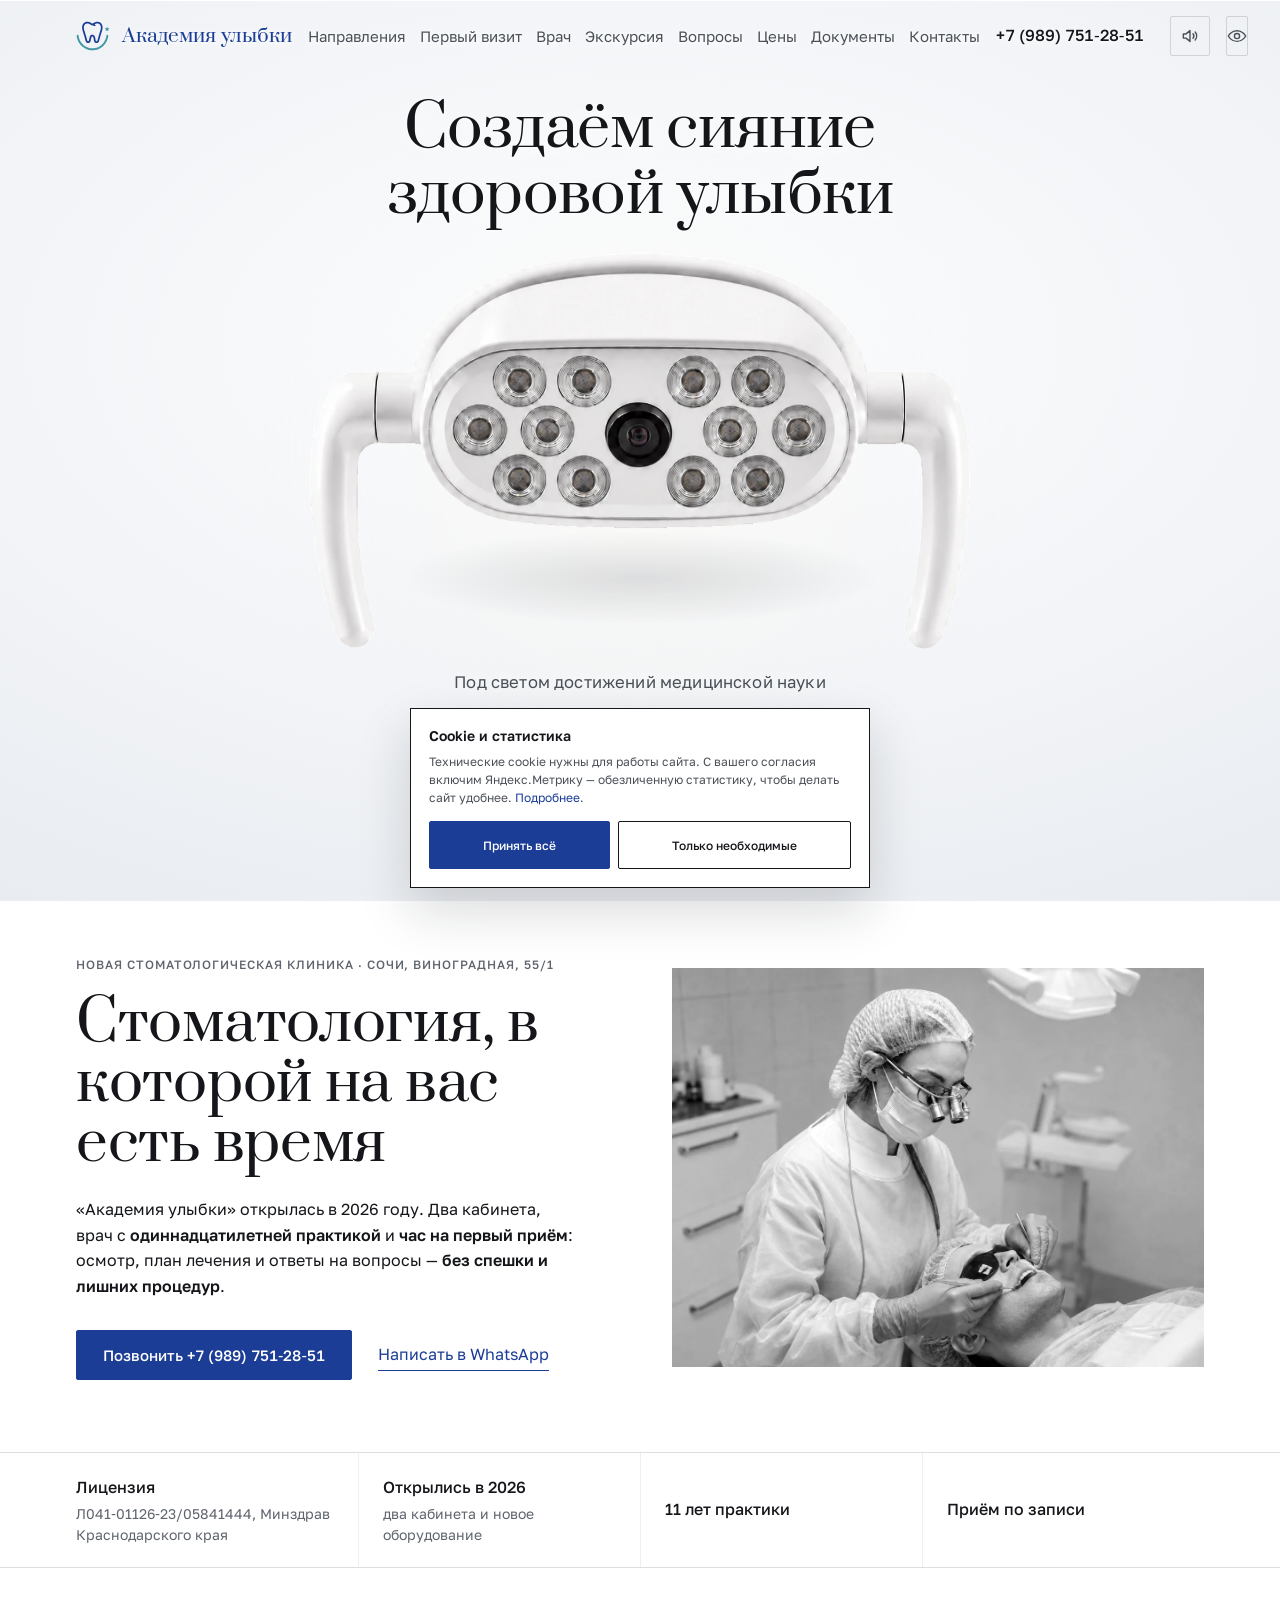
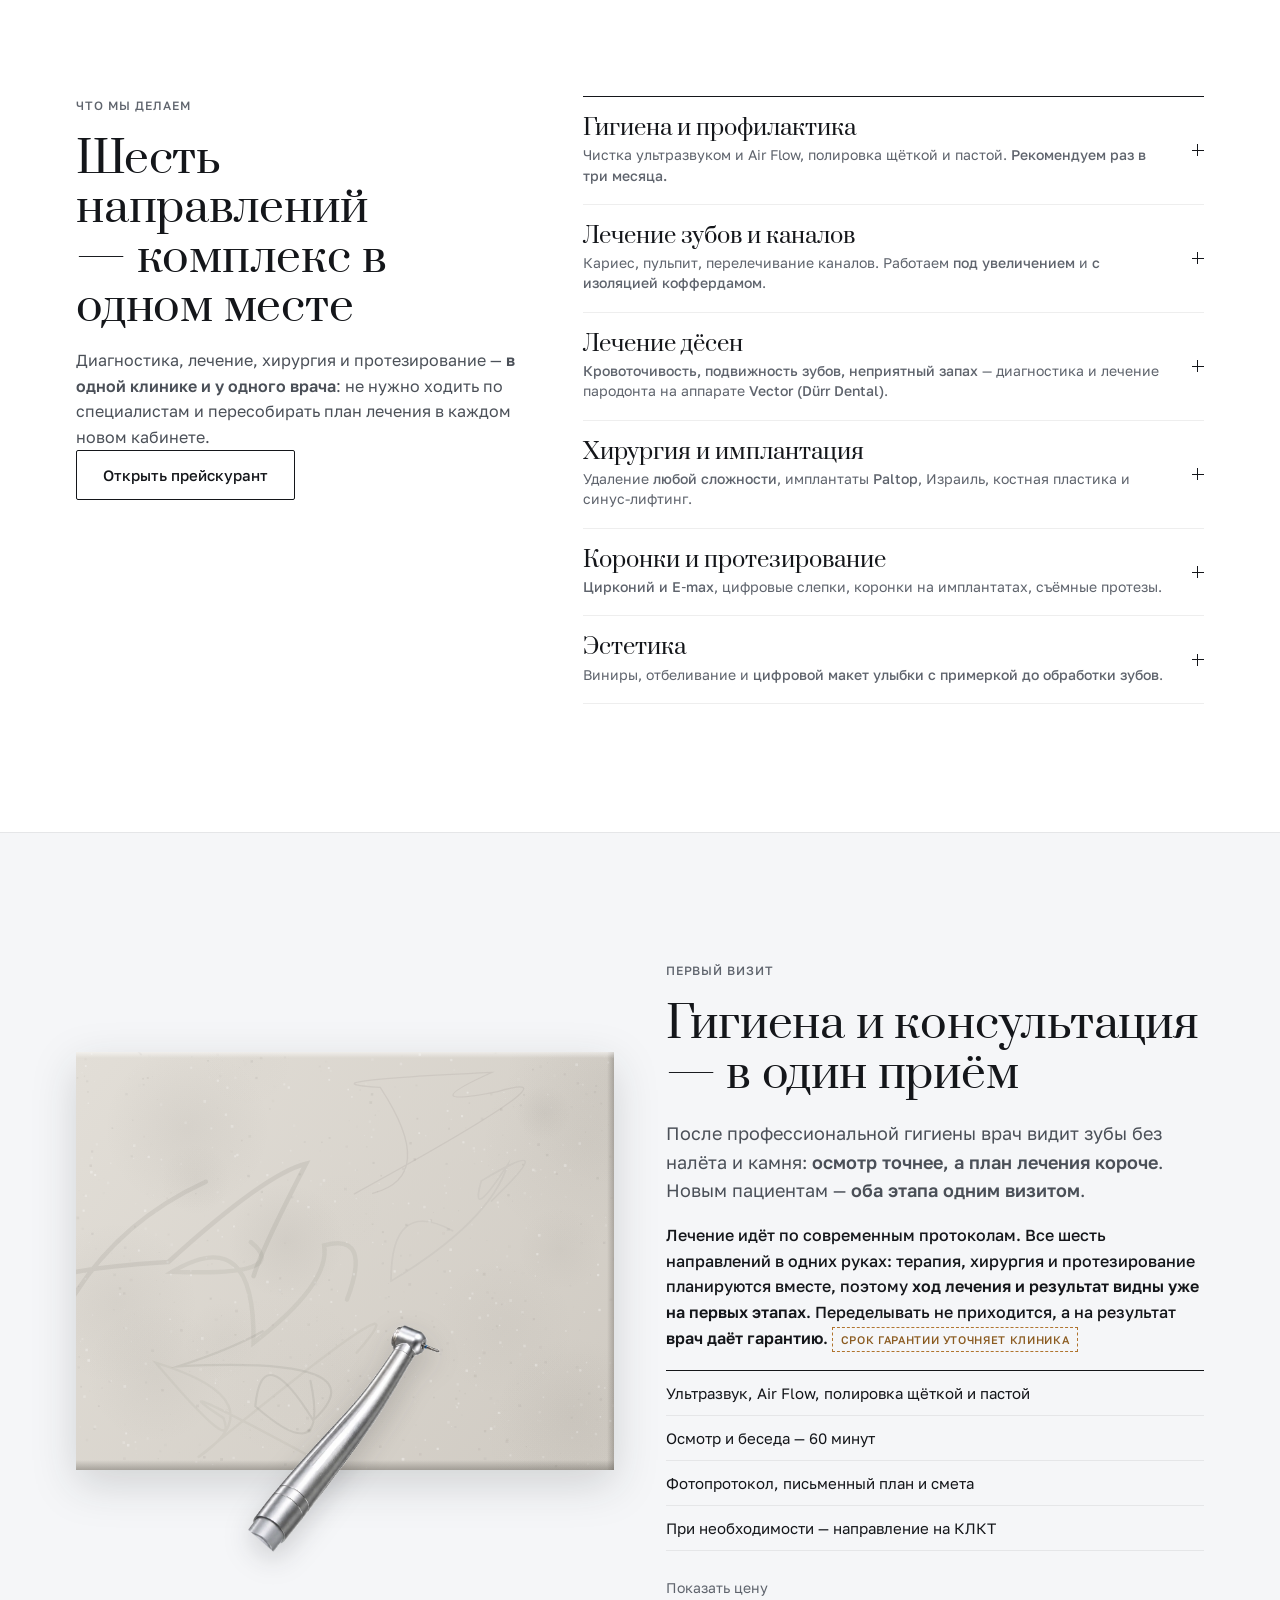
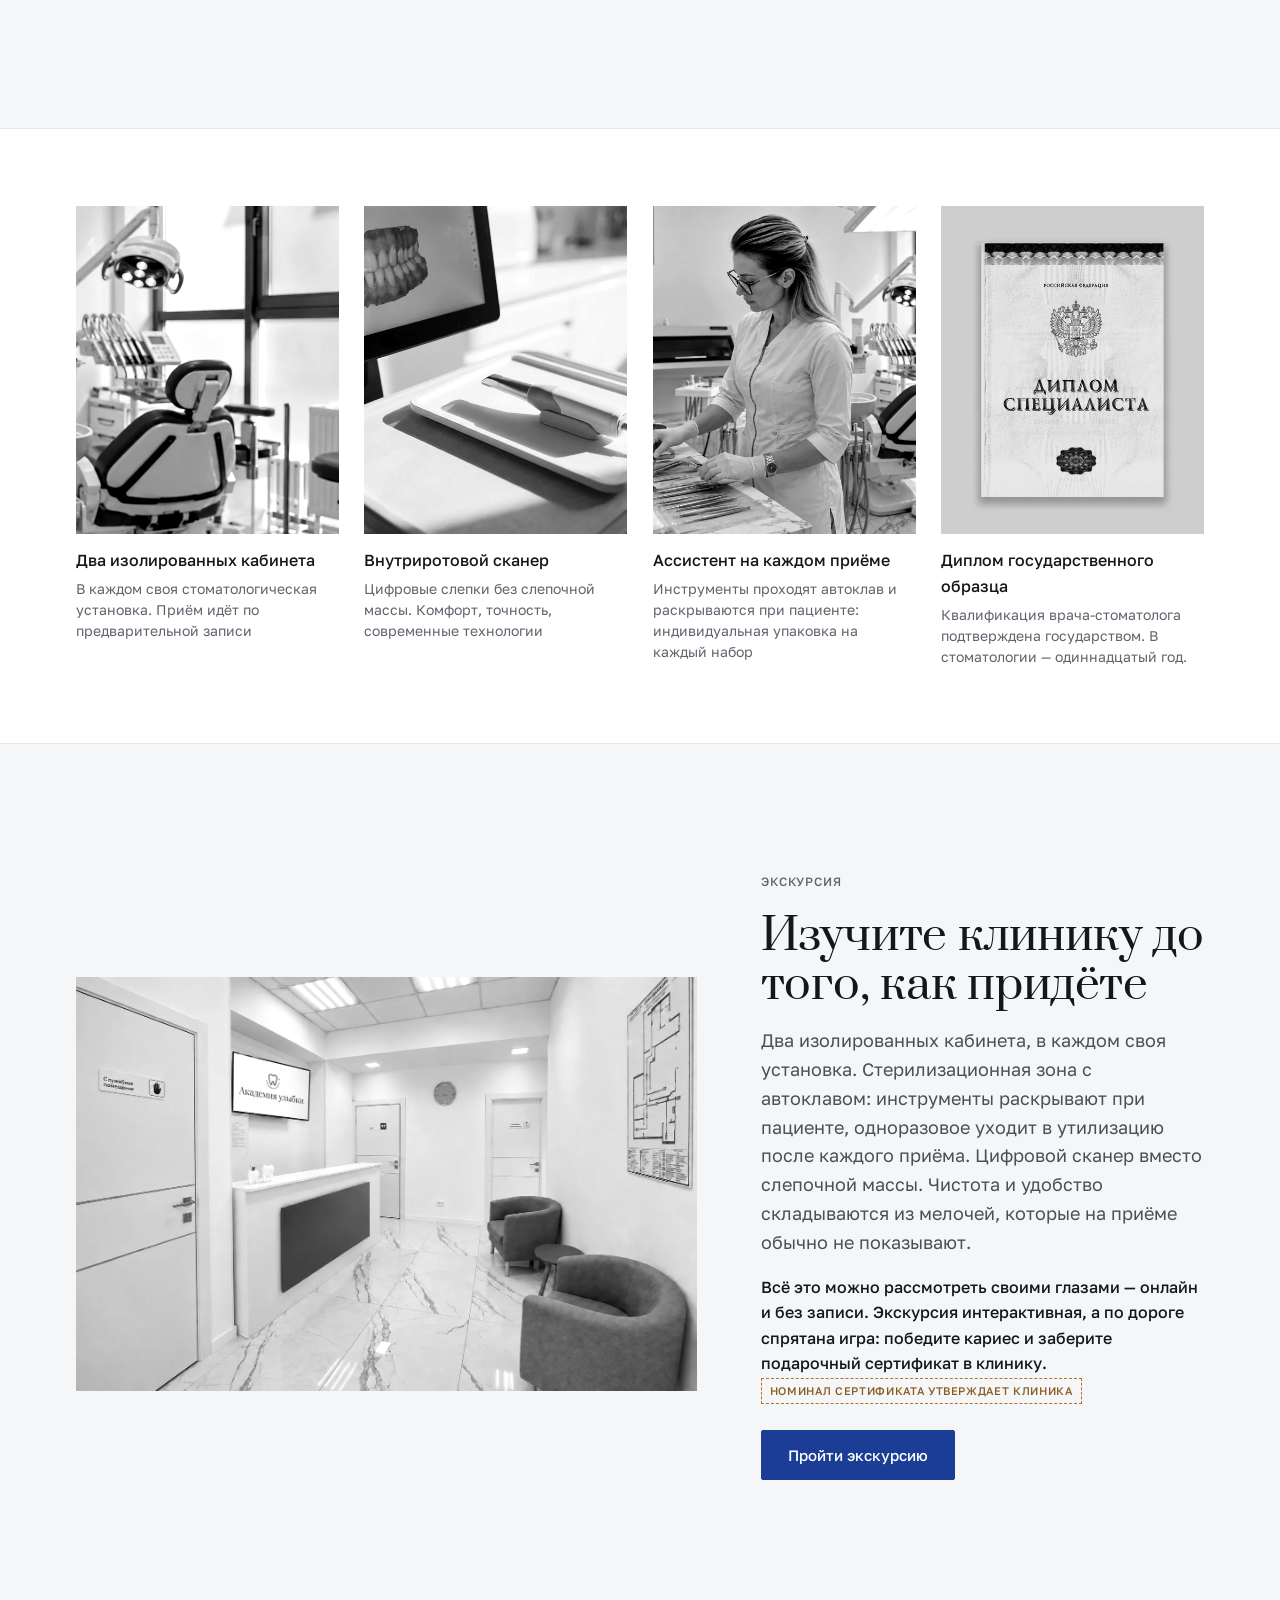
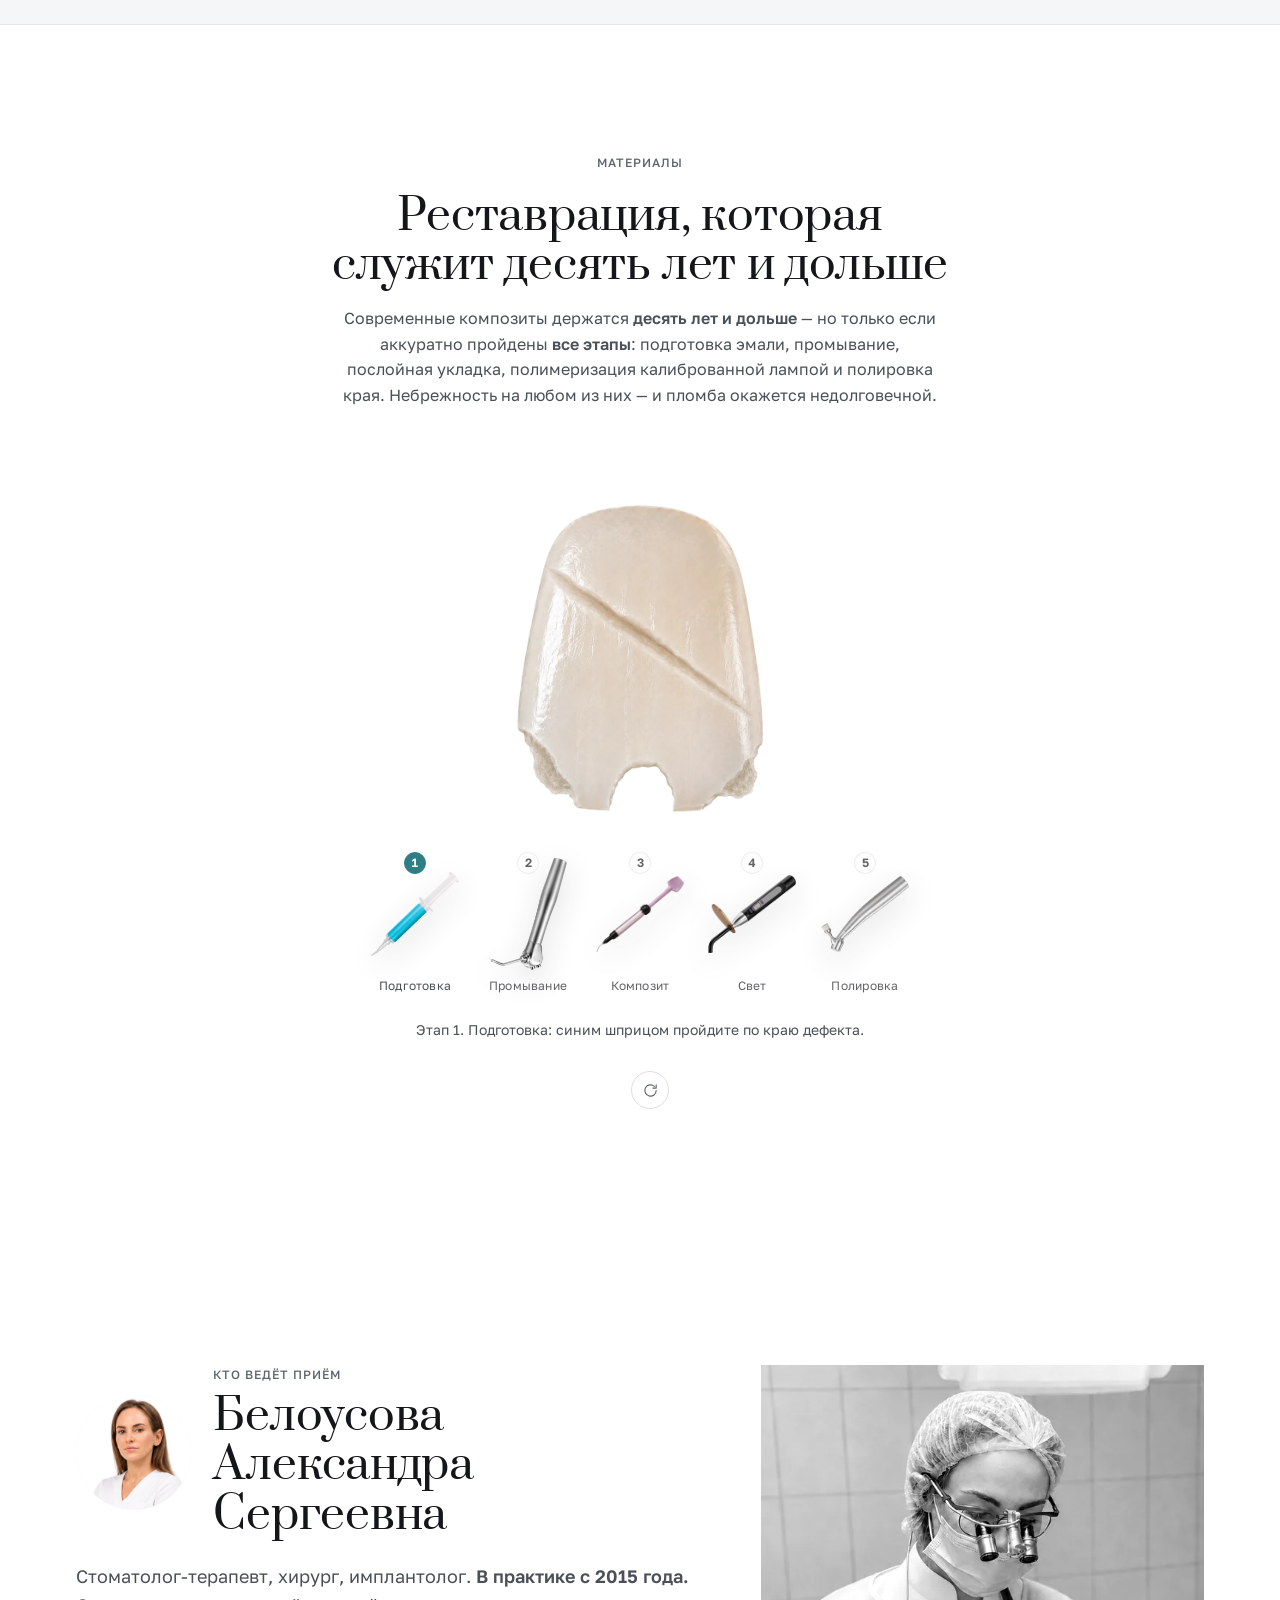
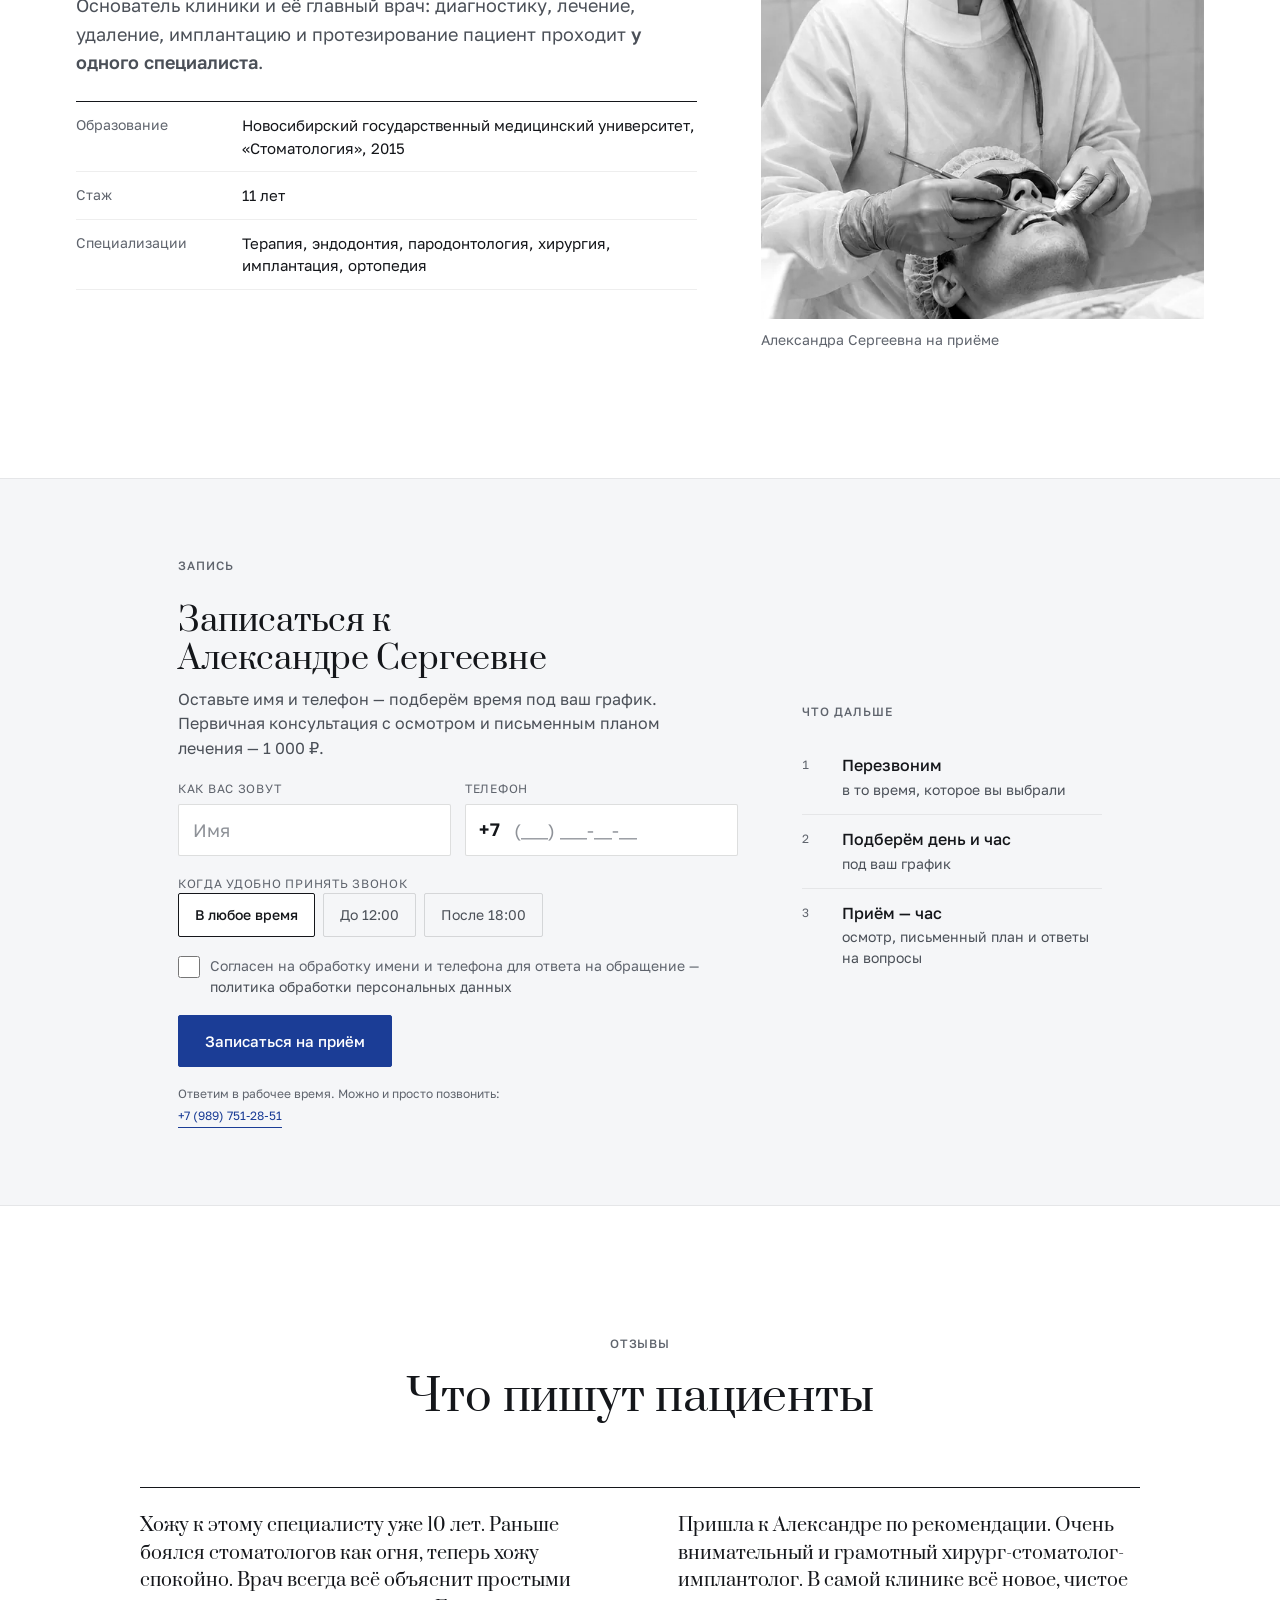
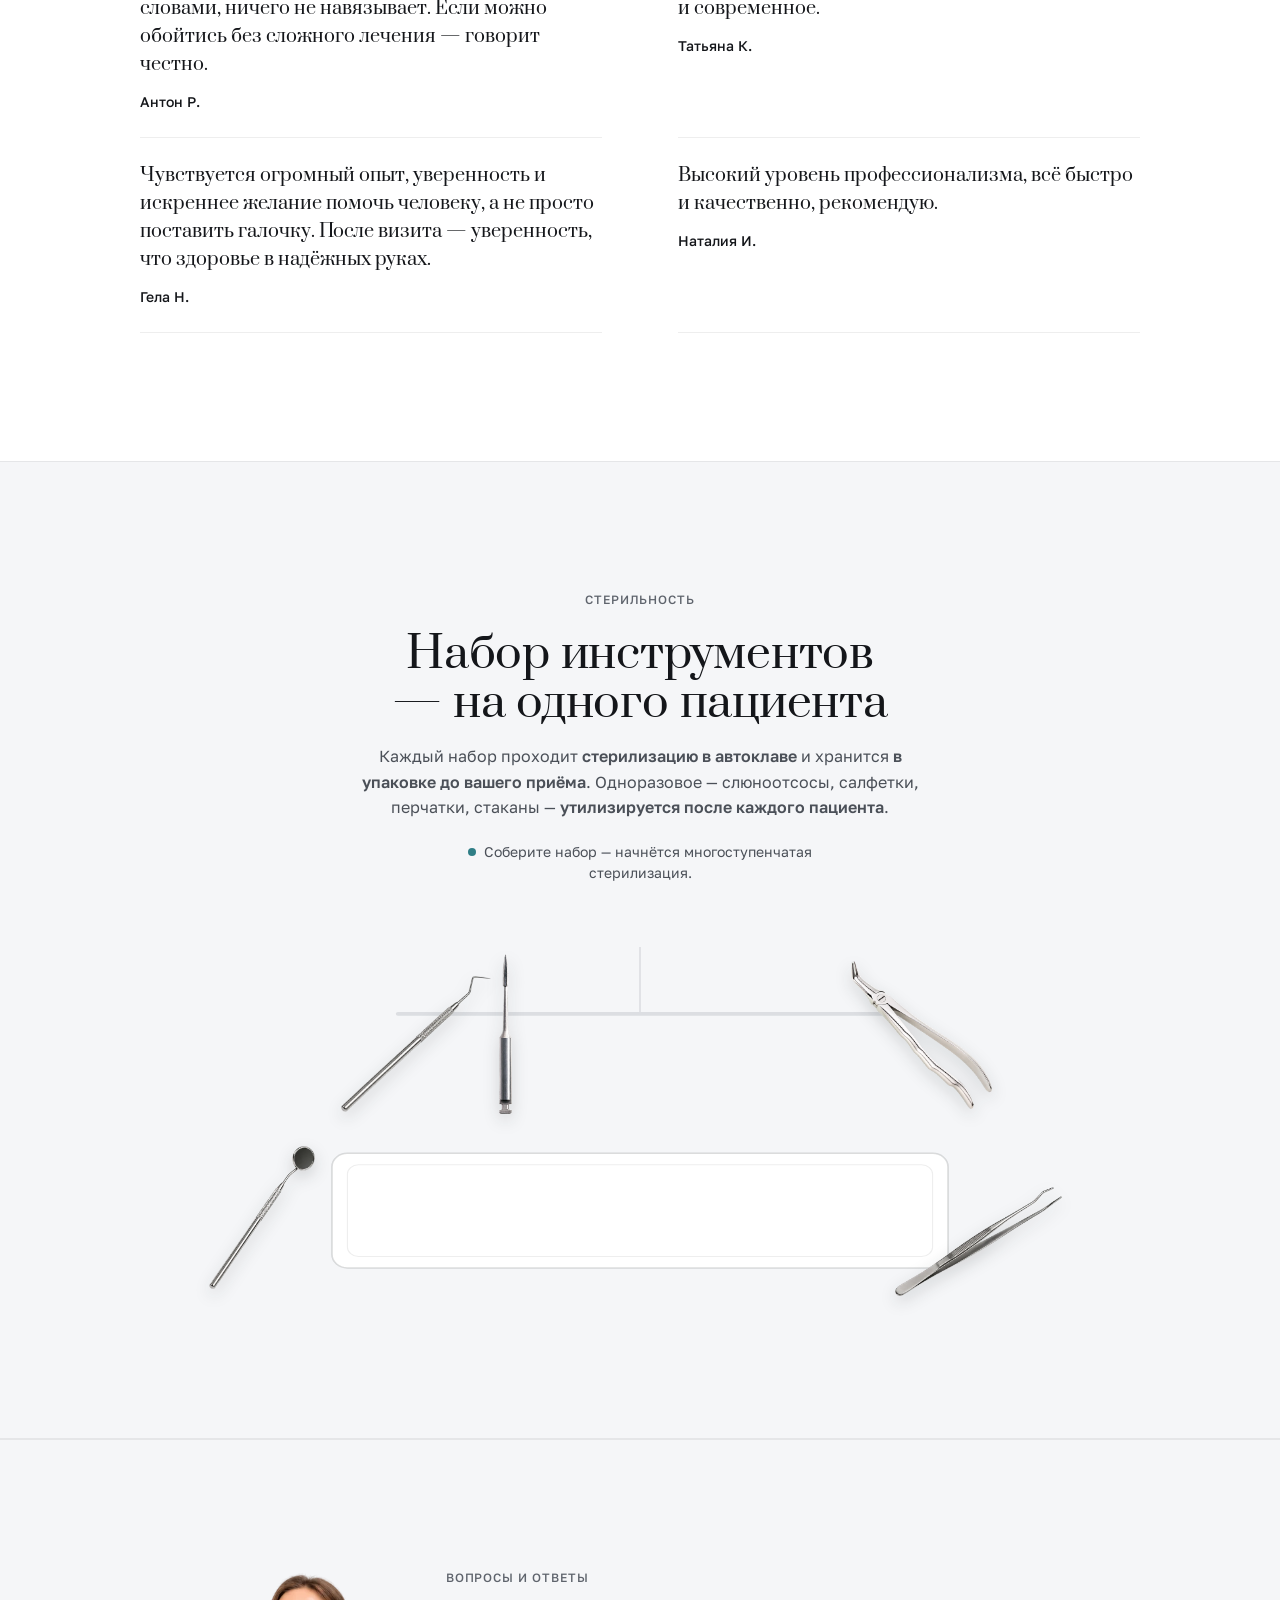
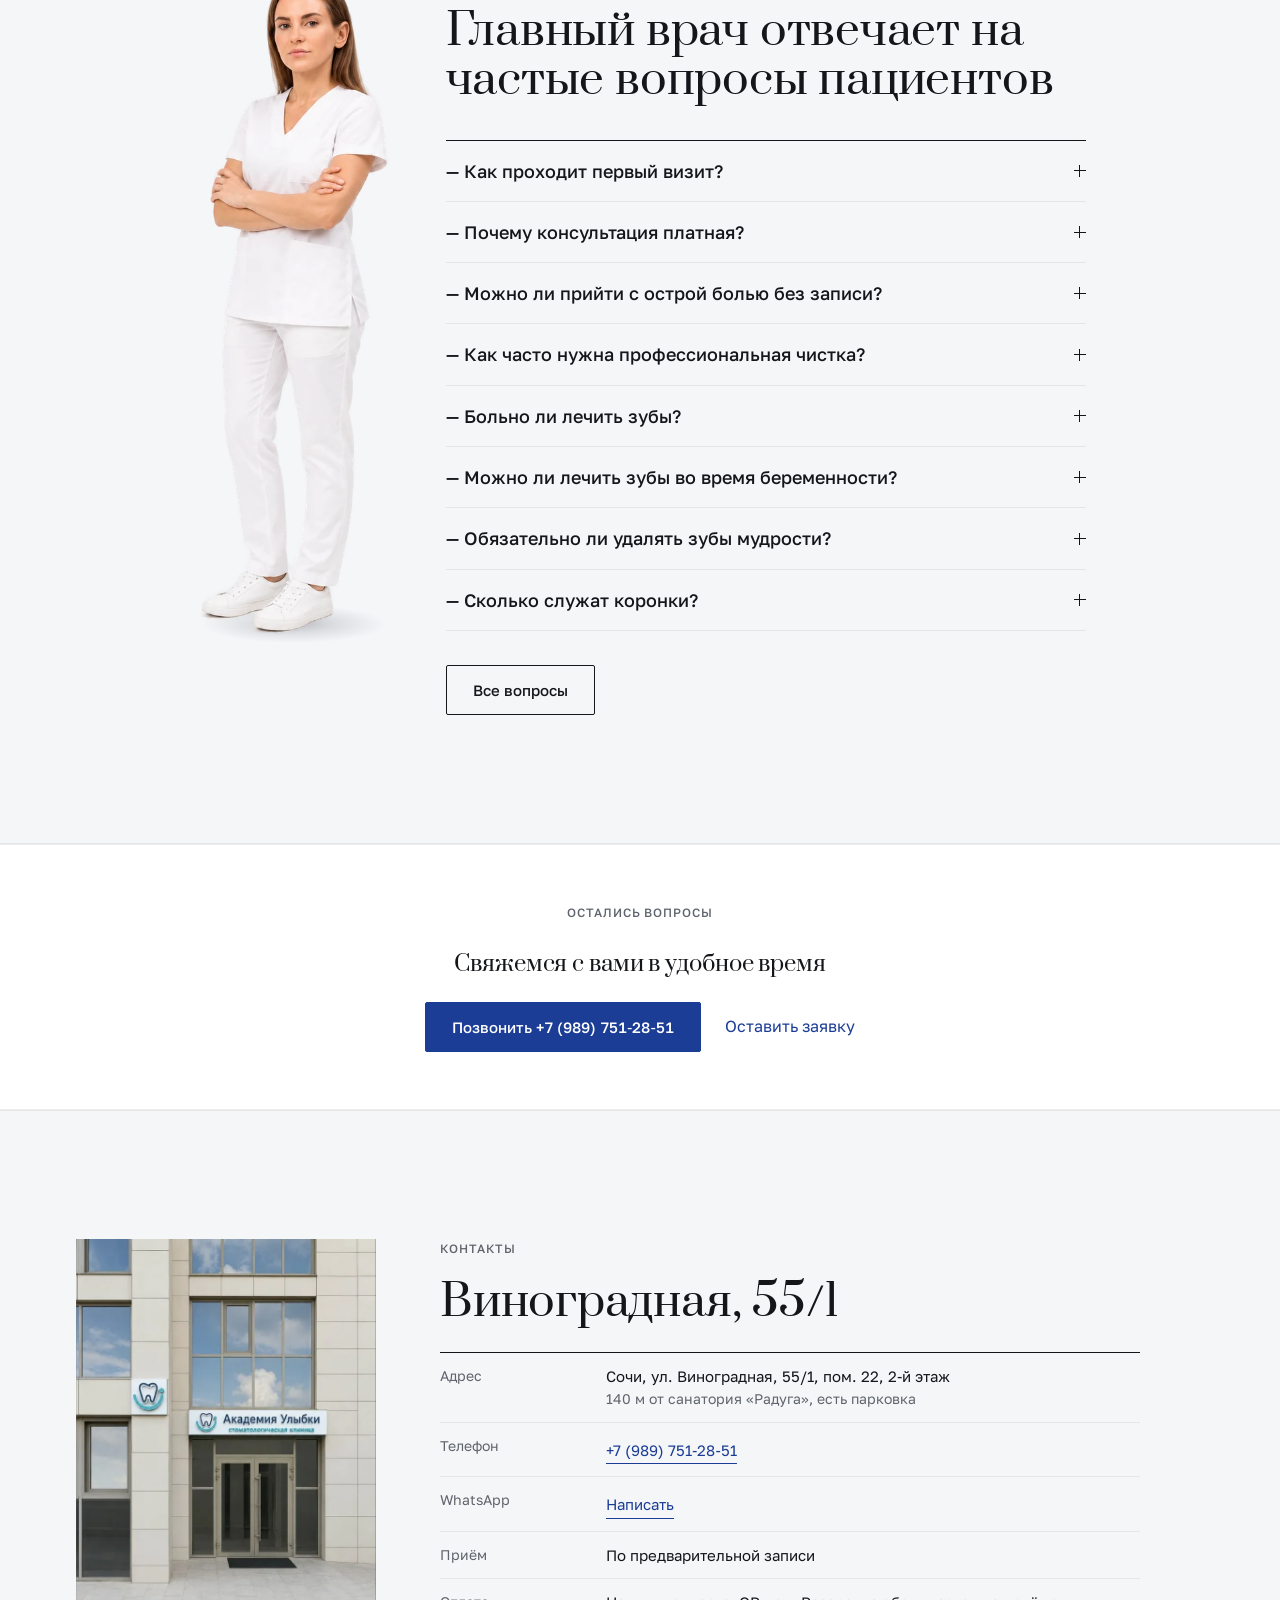
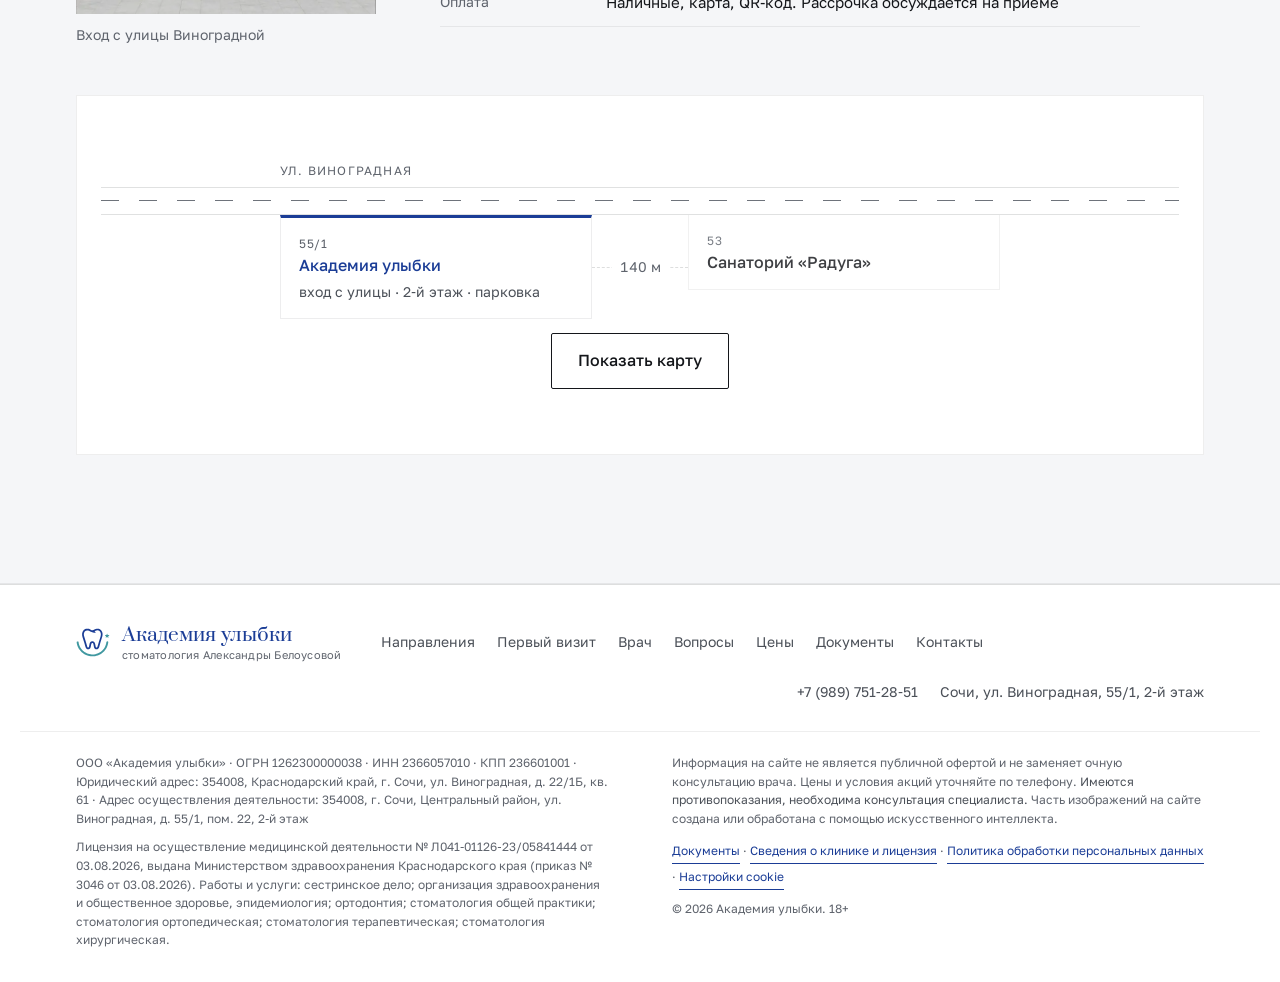
==== commit e5e4dbbd: "Маскот спрятан, в углу снова круглая кнопка с облачком - маскот выключен флагом МАСКОТ в сборке; раз" ====
--- a/index.html
+++ b/index.html
@@ -24,7 +24,7 @@
 <link rel="manifest" href="site.webmanifest">
 <link rel="preload" href="assets/font/golos-text-cyrillic-400-normal.woff2" as="font" type="font/woff2" crossorigin>
 <link rel="preload" href="assets/font/prata-cyrillic-400-normal.woff2" as="font" type="font/woff2" crossorigin>
-<link rel="stylesheet" href="styles.css?v=a6b98708">
+<link rel="stylesheet" href="styles.css?v=657c37d4">
 <script type="application/ld+json">{"@context": "https://schema.org", "@type": ["Dentist", "MedicalClinic"], "name": "Стоматологическая клиника «Академия улыбки»", "legalName": "ООО «Академия улыбки»", "telephone": "+79897512851", "url": "https://akademiya-ulybki.ru/", "address": {"@type": "PostalAddress", "streetAddress": "ул. Виноградная, д. 55/1, пом. 22, 2-й этаж", "addressLocality": "Сочи", "addressRegion": "Краснодарский край", "postalCode": "354008", "addressCountry": "RU"}, "geo": {"@type": "GeoCoordinates", "latitude": 43.608995, "longitude": 39.720852}, "hasMap": "https://yandex.ru/maps/org/akademiya_ulybki/196221666219/", "foundingDate": "2026", "employee": {"@type": "Physician", "name": "Белоусова Александра Сергеевна", "jobTitle": "Врач стоматолог-терапевт, хирург, имплантолог", "alumniOf": "Новосибирский государственный медицинский университет"}, "hasCredential": {"@type": "EducationalOccupationalCredential", "credentialCategory": "license", "name": "Лицензия Л041-01126-23/05841444", "dateCreated": "2026-08-03", "recognizedBy": {"@type": "GovernmentOrganization", "name": "Министерство здравоохранения Краснодарского края"}}, "identifier": [{"@type": "PropertyValue", "propertyID": "ИНН", "value": "2366057010"}, {"@type": "PropertyValue", "propertyID": "ОГРН", "value": "1262300000038"}]}</script>
 <script type="application/ld+json">{"@context": "https://schema.org", "@type": "FAQPage", "mainEntity": [{"@type": "Question", "name": "Как проходит первый визит?", "acceptedAnswer": {"@type": "Answer", "text": "Первичный приём длится около часа. Мы разговариваем о том, что беспокоит и чего вы ждёте, осматриваем полость рта, делаем фотопротокол и, если нужно, даём направление на снимок. В конце вы получаете письменный план лечения с этапами и стоимостью. Никаких процедур «заодно» в первый визит не делается — только по вашему решению."}}, {"@type": "Question", "name": "Почему консультация платная?", "acceptedAnswer": {"@type": "Answer", "text": "Потому что это час работы врача, а не десять минут осмотра «на бегу». За это время вы получаете документ — план и смету, — с которым можно пойти и в другую клинику. Если вы начинаете лечение у нас в течение 30 дней, стоимость консультации вычитается из его цены."}}, {"@type": "Question", "name": "Можно ли прийти с острой болью без записи?", "acceptedAnswer": {"@type": "Answer", "text": "Позвоните — если в расписании есть окно, примем в тот же день. Острая боль всегда в приоритете: сначала снимаем её, потом планируем остальное."}}, {"@type": "Question", "name": "Как часто нужна профессиональная чистка?", "acceptedAnswer": {"@type": "Answer", "text": "Мы рекомендуем раз в три месяца: за этот срок налёт не успевает превратиться в камень, а врач вовремя замечает кариес и воспаление дёсен в самом начале. При заболеваниях дёсен, брекетах и имплантатах интервал тем более короткий. Точный срок врач назначает после осмотра."}}, {"@type": "Question", "name": "Больно ли лечить зубы?", "acceptedAnswer": {"@type": "Answer", "text": "Лечение проходит под местной анестезией. Современные анестетики действуют через несколько минут и полностью убирают чувствительность на время процедуры. Если вы боитесь самого укола, скажите — место инъекции предварительно обезболивается гелем."}}, {"@type": "Question", "name": "Можно ли лечить зубы во время беременности?", "acceptedAnswer": {"@type": "Answer", "text": "Можно и нужно: очаг инфекции во рту хуже для беременности, чем лечение. Оптимальное время — второй триместр. Используются анестетики без адреналина или с минимальной дозой, снимки — только при необходимости и с защитой. Сообщите врачу о сроке."}}, {"@type": "Question", "name": "Обязательно ли удалять зубы мудрости?", "acceptedAnswer": {"@type": "Answer", "text": "Нет. Удаляют те, что растут неправильно, упираются в соседний зуб, регулярно воспаляются или не поддаются лечению. Здоровый, прорезавшийся и доступный для чистки зуб мудрости можно оставить."}}, {"@type": "Question", "name": "Сколько служат коронки?", "acceptedAnswer": {"@type": "Answer", "text": "Цирконий и E‑max — в среднем 10–15 лет и дольше при хорошей гигиене. Главный враг коронки — кариес на границе с зубом, поэтому важны ёршики и регулярные осмотры."}}]}</script>
 <script type="application/ld+json">{"@context": "https://schema.org", "@type": "WebSite", "name": "Академия улыбки", "url": "https://akademiya-ulybki.ru/", "inLanguage": "ru-RU", "publisher": {"@type": "Organization", "name": "ООО «Академия улыбки»"}}</script>
@@ -544,8 +544,7 @@
          видит, что попал туда, куда нажимал. После отправки он подпрыгивает —
          это единственное место, где прыжок уместен. Картинка декоративная,
          поэтому alt пустой: всё, что нужно знать, сказано текстом рядом. -->
-    <img class="lfpop__msc" id="lfpop-msc" src="assets/mascot/idle.webp" alt=""
-         width="256" height="256" loading="lazy" draggable="false" aria-hidden="true">
+    
     <form class="lf lf--compact" id="lf-pop" novalidate>
       <div class="lf__head">
         <p class="eyebrow">Прежде чем уйти</p>
@@ -610,47 +609,20 @@
   </div>
 </div>
 
-<!-- ПОМОЩНИК В УГЛУ
-     Маскот клиники заменил круглую кнопку с иконкой. Задача та же: решение
-     записаться приходит не там, где стоит форма, и возвращаться к ней человек
-     чаще всего не станет. Облачко здесь — подпись к кнопке, а не меню: при
-     наведении оно сразу говорит, зачем помощник нужен, а нажатие открывает
-     форму записи. Промежуточного выбора нет — он стоял бы между человеком и
-     единственным действием, ради которого помощник и поставлен.
-
-     Кадры — отдельные картинки в общем холсте 256×256, меняются подменой src.
-     Ни GIF, ни канвы: покадровая смена одного <img> дешевле и её видно
-     программе чтения с экрана как один элемент.
-
-     Сразу грузятся только покой и моргание; движения при наведении, нажатии,
-     переносе и прыжке подтягиваются, когда впервые понадобятся.
-
-     Это рисунок, а не человек и не живой оператор: облачко не обещает, что
-     кто-то отвечает прямо сейчас, и ведёт к форме и телефону. -->
-<div class="msc" id="msc" hidden>
-  <div class="msc__bub" id="msc-bub" hidden aria-hidden="true">
-    <button class="msc__x" type="button" aria-label="Скрыть подсказку" data-msc="close"></button>
-    <!-- Три точки — то же, что в переписке: помощник «набирает». Нарисованы
-         стилями, чтобы не тащить ради них картинку. -->
-    <span class="msc__dots" aria-hidden="true"><i></i><i></i><i></i></span>
-    <p class="msc__say" id="msc-say"></p>
-  </div>
-  <button class="msc__btn" id="msc-btn" type="button"
-          aria-label="Проконсультироваться с врачом — записаться на приём">
-    <span class="msc__ring" aria-hidden="true"></span>
-    <!-- Полоски скорости видны только пока помощника тащат: без них перенос
-         выглядел так, будто картинка просто ездит за курсором. -->
-    <img class="msc__lines" id="msc-lines" src="assets/mascot/motion-lines.webp" alt=""
-         width="128" height="102" loading="lazy" draggable="false" aria-hidden="true">
-    <!-- Сюда скрипт подставляет искру, сердце или вопросительный знак — по
-         одному короткому разу, когда помощнику есть чему порадоваться или о
-         чём задуматься. -->
-    <img class="msc__fx" id="msc-fx" src="" alt="" width="128" height="128"
-         loading="lazy" draggable="false" aria-hidden="true" hidden>
-    <img class="msc__img" id="msc-img" src="assets/mascot/idle.webp" alt=""
-         width="256" height="256" draggable="false">
-  </button>
-</div>
+<!-- КНОПКА ВЫЗОВА В УГЛУ
+     Круглая кнопка с облачком — та, что была до маскота. Решение записаться
+     приходит не там, где стоит форма, и возвращаться к ней человек чаще всего
+     не станет. Появляется не сразу: сначала человек должен что-то прочитать,
+     иначе это баннер поверх ещё не увиденной страницы. При наведении
+     раскрывается подпись «Записаться», нажатие открывает окно записи. -->
+<button class="fab" id="fab" type="button" aria-label="Записаться на приём">
+  <span class="fab__ring" aria-hidden="true"></span>
+  <span class="fab__ph" aria-hidden="true">
+    <svg viewBox="0 0 24 24" fill="none" stroke="currentColor" stroke-width="1.6" stroke-linecap="round" stroke-linejoin="round" aria-hidden="true"><path d="M21 11.5a8.4 8.4 0 0 1-9 8.4c-1.2 0-2.4-.2-3.5-.7L3 21l1.8-5.2A8.2 8.2 0 0 1 4 11.5 8.4 8.4 0 0 1 12.5 3 8.4 8.4 0 0 1 21 11.5z"/><circle cx="9" cy="11.5" r=".9" fill="currentColor" stroke="none"/><circle cx="12.5" cy="11.5" r=".9" fill="currentColor" stroke="none"/><circle cx="16" cy="11.5" r=".9" fill="currentColor" stroke="none"/></svg>
+  </span>
+  <span class="fab__t">Записаться</span>
+</button>
+
 
 <div class="cookie" id="cookie" hidden role="dialog" aria-modal="false" aria-labelledby="cookie-t">
   <p class="cookie__t" id="cookie-t"><b>Cookie и статистика</b></p>
@@ -665,6 +637,6 @@
 <script src="vendor/gsap.min.js?v=2d26f4c0"></script>
 <script src="vendor/ScrollTrigger.min.js?v=489bcf6d"></script>
 <script src="vendor/Draggable.min.js?v=1d366323"></script>
-<script src="main.js?v=b91f7f3a"></script>
+<script src="main.js?v=87f390c7"></script>
 </body>
 </html>
--- a/styles.css
+++ b/styles.css
@@ -1411,6 +1411,58 @@
   .hdr--ghost:hover,.hdr--ghost:focus-within{background:rgba(255,255,255,.86);backdrop-filter:none}
 }
 
+/* ---- КНОПКА ВЫЗОВА В УГЛУ ----
+   Прежняя круглая кнопка с облачком; вернулась 3 октября 2026, когда маскота
+   на главной спрятали. Мера важнее заметности: не загораживает текст, не
+   выезжает сама, не мигает бесконечно и не показывается, пока человек не
+   прочёл хотя бы экран. Пульсация — три волны, потом тишина. */
+.fab{position:fixed;right:max(16px,env(safe-area-inset-right));
+  bottom:calc(max(16px,env(safe-area-inset-bottom)) + var(--cookie-h,0px));z-index:110;
+  display:inline-flex;align-items:center;gap:0;
+  height:56px;padding:0;border:0;border-radius:28px;cursor:pointer;
+  background:var(--navy);color:#fff;
+  box-shadow:0 10px 28px rgba(27,61,150,.28),0 2px 6px rgba(20,22,26,.14);
+  -webkit-tap-highlight-color:transparent;
+  opacity:0;visibility:hidden;transform:translateY(12px) scale(.9);
+  transition:opacity .45s var(--ease),transform .45s var(--ease),visibility 0s .45s,
+             gap .3s var(--ease),padding .3s var(--ease),background var(--t-fast),bottom .3s var(--ease)}
+.fab.is-on{opacity:1;visibility:visible;transform:none;transition-delay:0s}
+.fab__ph{position:relative;z-index:2;display:grid;place-items:center;
+  width:56px;height:56px;border-radius:50%;flex:none}
+.fab__ph svg{width:22px;height:22px}
+.fab__t{max-width:0;overflow:hidden;white-space:nowrap;font-size:15px;font-weight:500;
+  opacity:0;transition:max-width .3s var(--ease),opacity .25s var(--ease)}
+@media(hover:hover){
+  .fab:hover{background:var(--navy-d);padding-right:20px}
+  .fab:hover .fab__t{max-width:140px;opacity:1}
+}
+.fab:focus-visible{outline:2px solid var(--ink);outline-offset:3px}
+.fab__ring{position:absolute;inset:0;border-radius:inherit;z-index:1;
+  border:2px solid var(--navy);opacity:0;pointer-events:none}
+.fab.is-on .fab__ring{animation:fabRing 3.4s ease-out 3}
+@keyframes fabRing{
+  0%{transform:scale(1);opacity:.5}
+  22%{transform:scale(1.45);opacity:0}
+  100%{transform:scale(1.45);opacity:0}
+}
+@media(max-width:620px){
+  .ftr__legal{padding-bottom:76px}
+  .fab{height:52px}
+  .fab__ph{width:52px;height:52px}
+}
+@media(prefers-reduced-motion:reduce){
+  .fab{transition:none}
+  .fab.is-on .fab__ring{animation:none}
+}
+/* Версия для слабовидящих: квадратная, контрастная, без волн; ведёт к форме
+   на странице, а не к всплывающему окну. */
+html.vi .fab{background:var(--ink);color:var(--bg);border:2px solid var(--ink);border-radius:2px;height:auto;
+  padding:10px 16px;box-shadow:none}
+html.vi .fab__ph{display:none}
+html.vi .fab__t{max-width:none;opacity:1;overflow:visible;font-size:1em}
+html.vi .fab__ring{display:none}
+.no-js .fab{display:none}
+
 /* ---------------------------------------------------------------------------
    ПОМОЩНИК В УГЛУ
 
@@ -1673,7 +1725,7 @@
    плавающая кнопка записи — нужны название, телефон, адрес и сам текст.
 --------------------------------------------------------------------------- */
 @media print{
-  .hdr,.msc,.cookie,.lfpop,.vip,.intro,.map,.lfband,.sfx-btn,.vi-btn,.burger,
+  .hdr,.msc,.fab,.cookie,.lfpop,.vip,.intro,.map,.lfband,.sfx-btn,.vi-btn,.burger,
   .offer__stage,.fill__in,.tray__stage,.tray__cta,.hint,.skip{display:none!important}
   html,body{background:#fff;color:#000}
   .sec{padding-block:16pt;break-inside:avoid}
